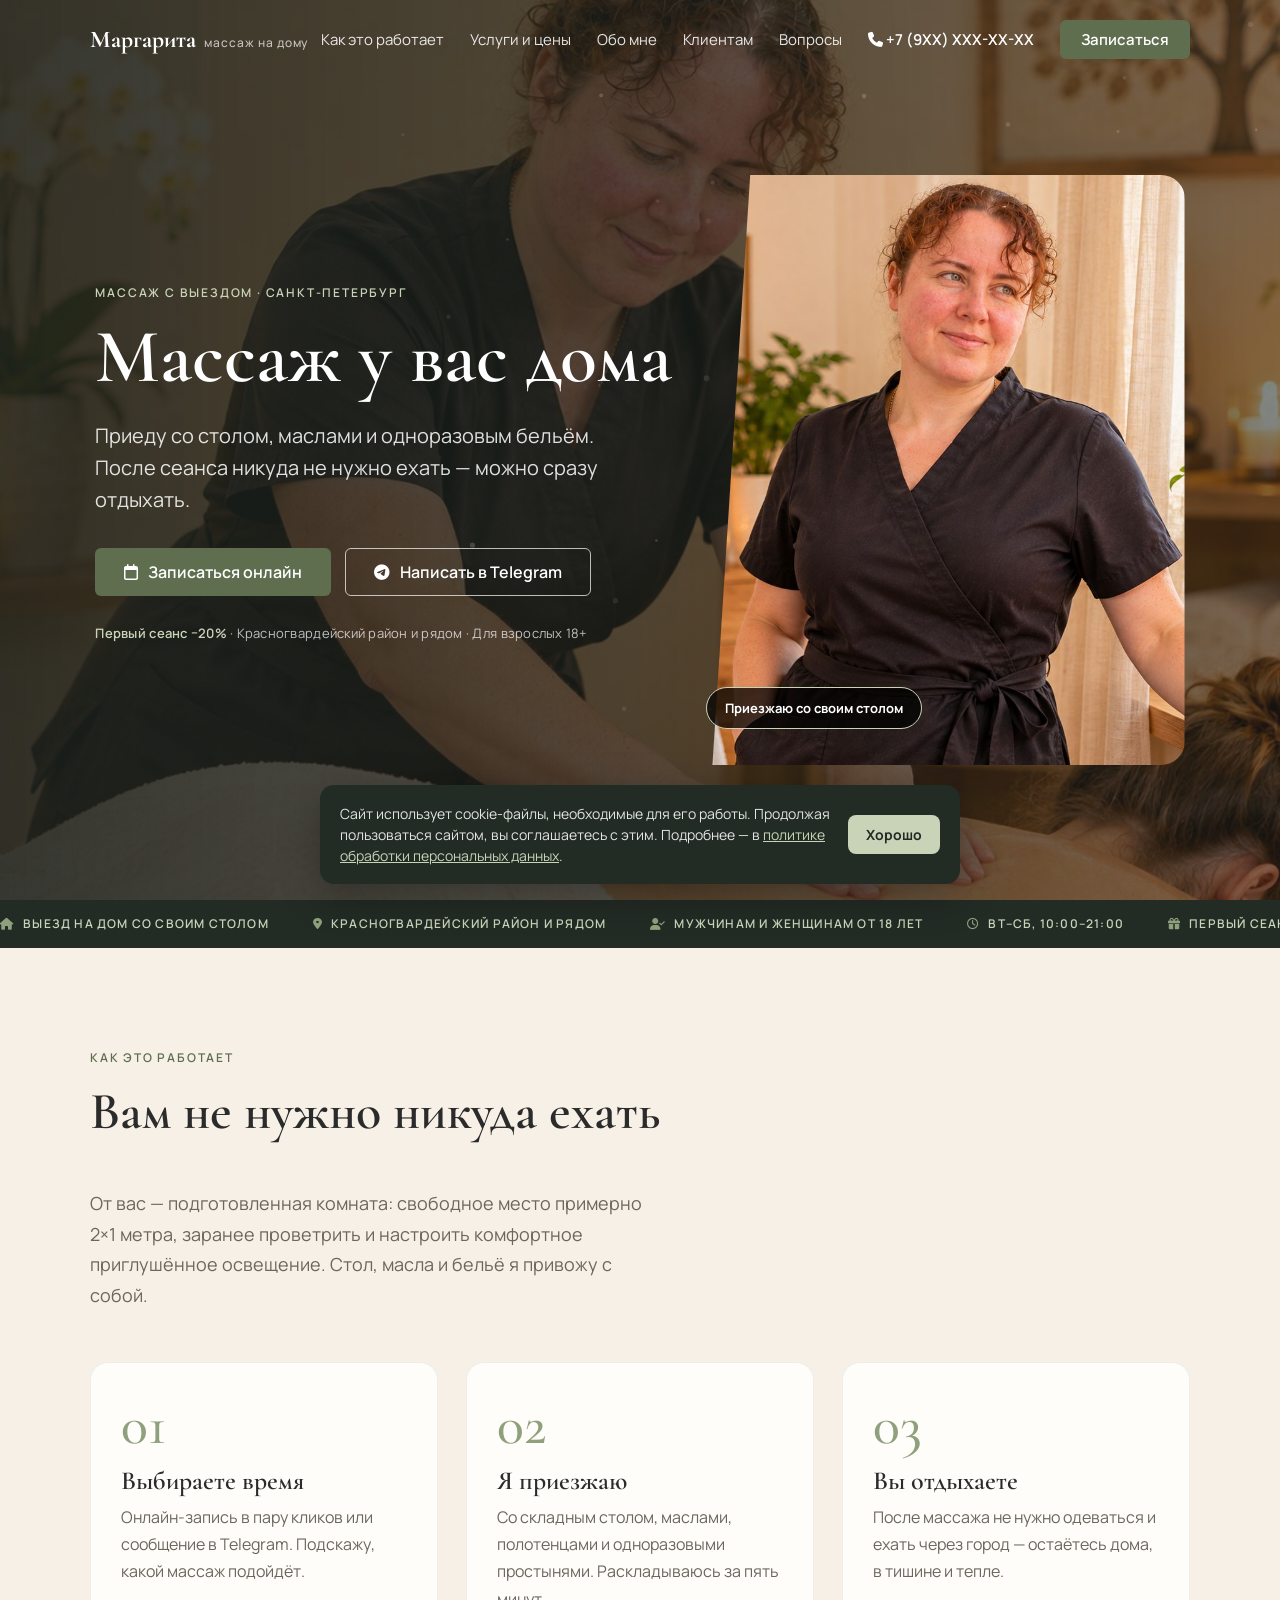
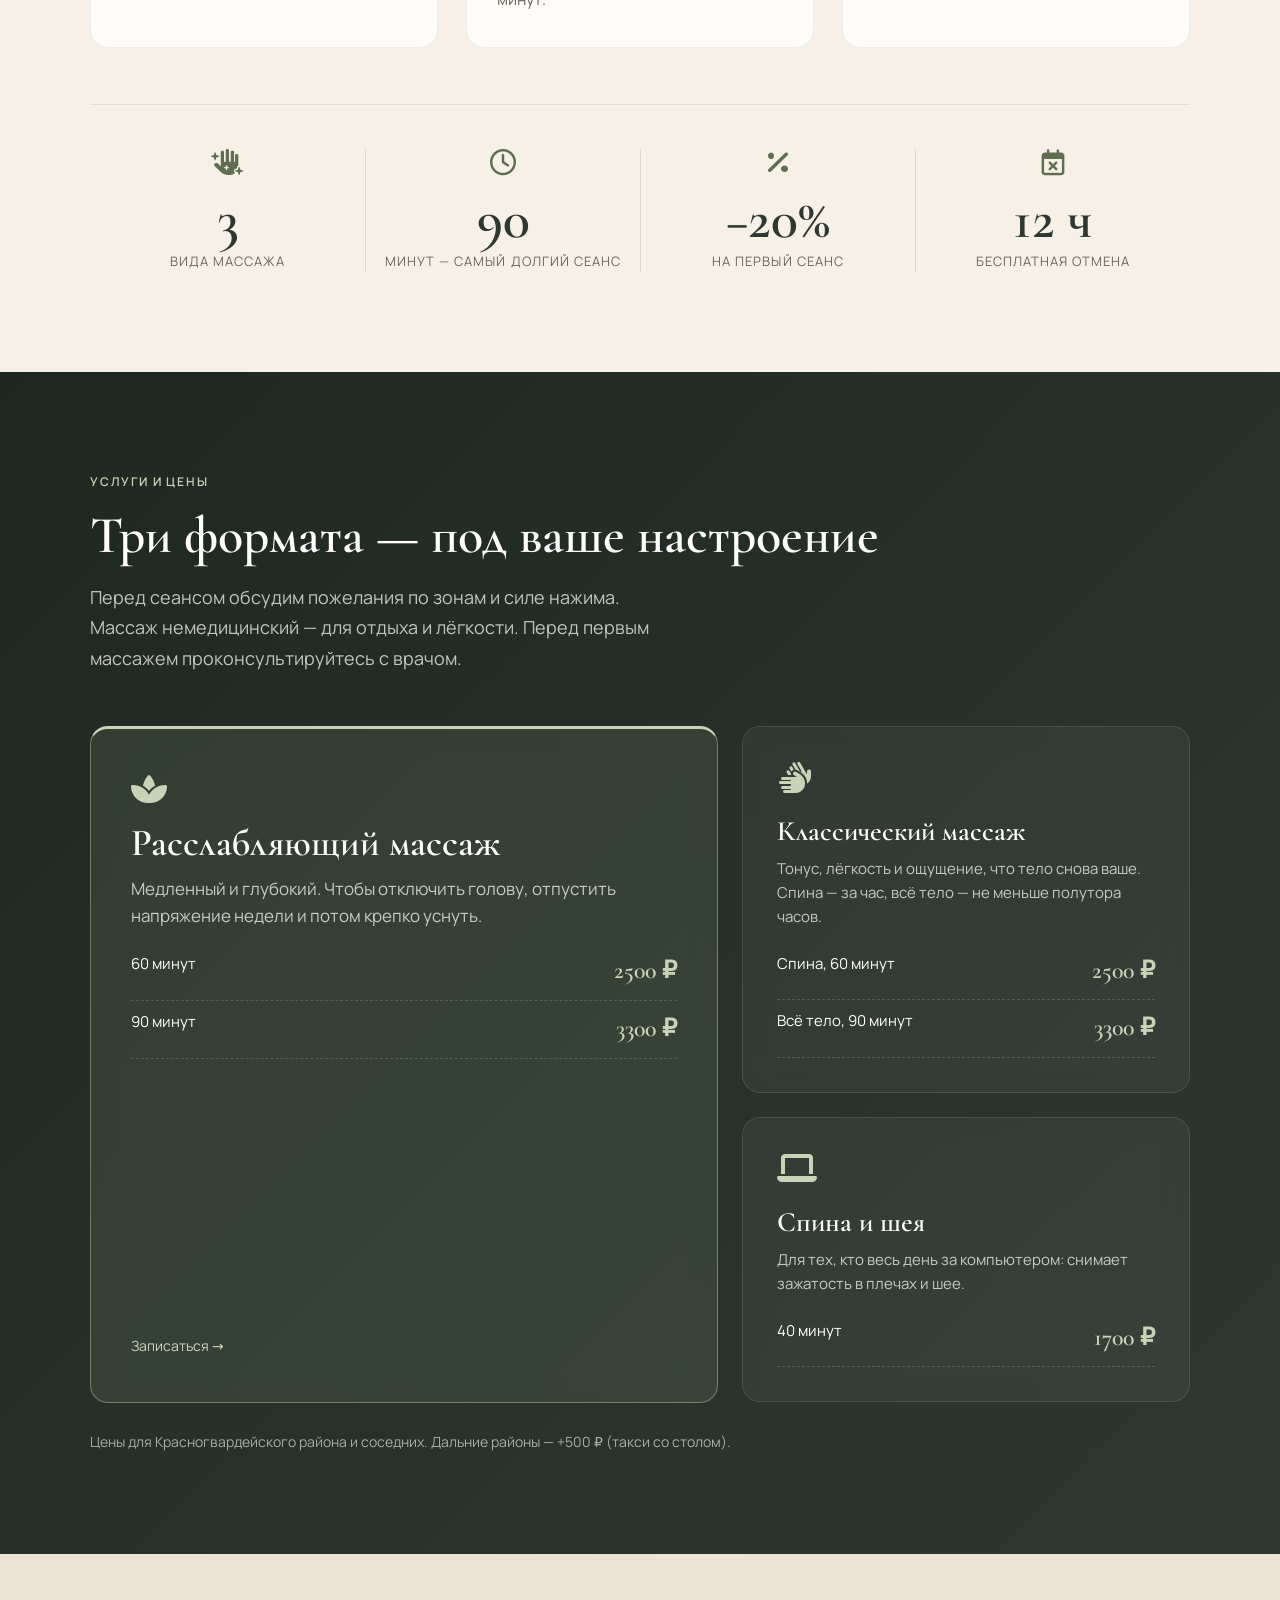
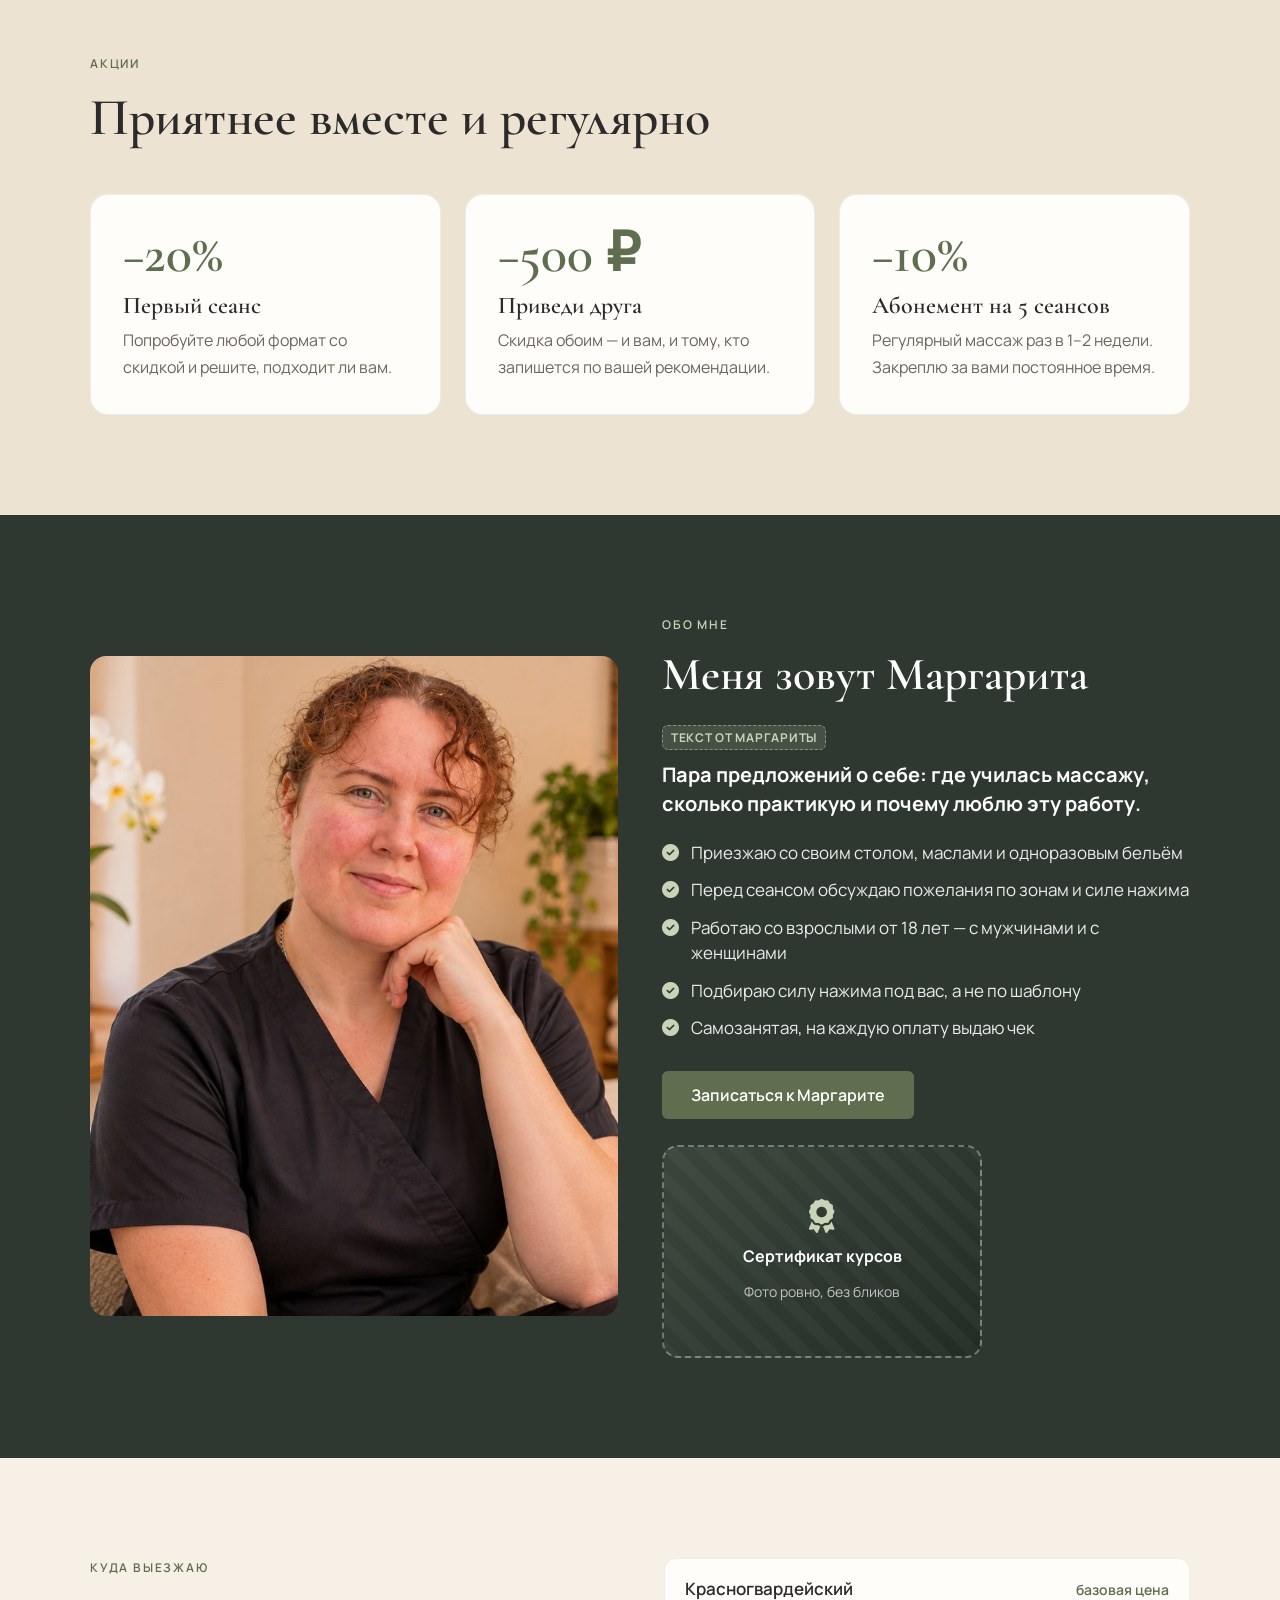
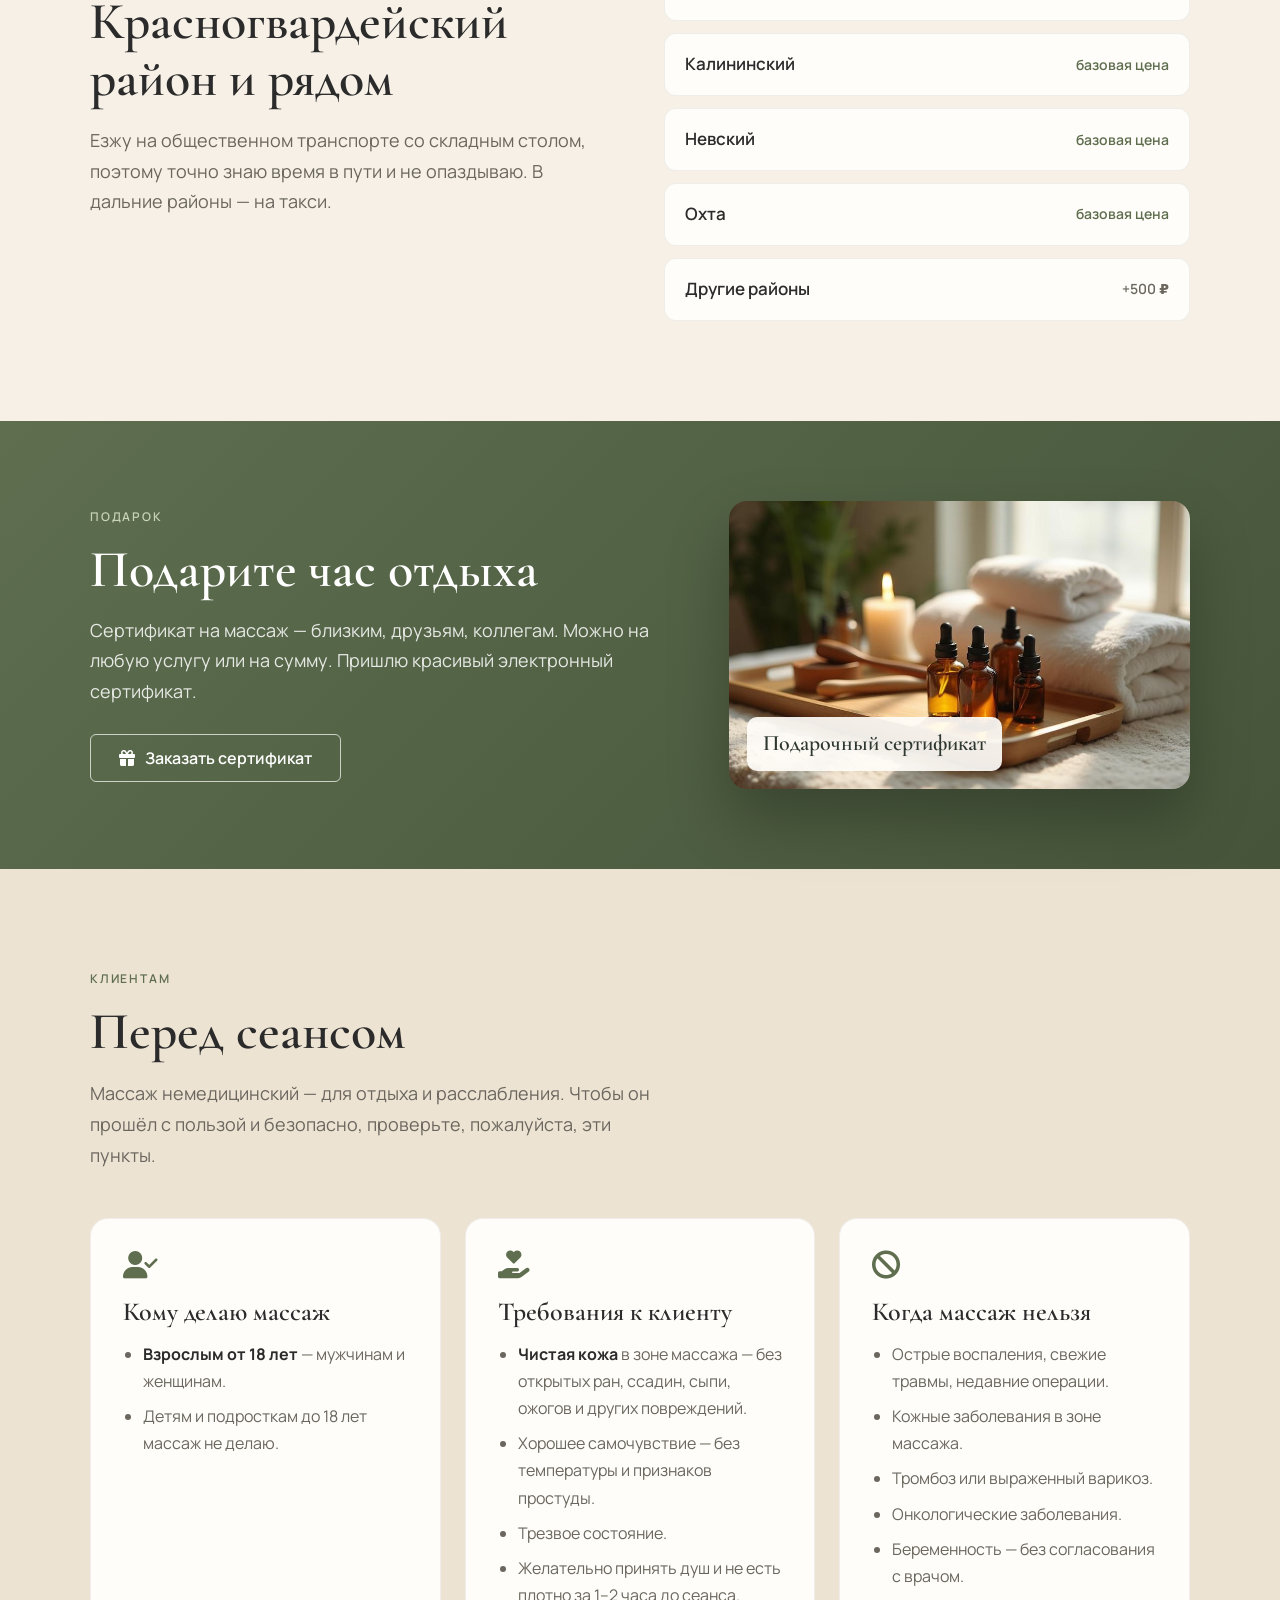
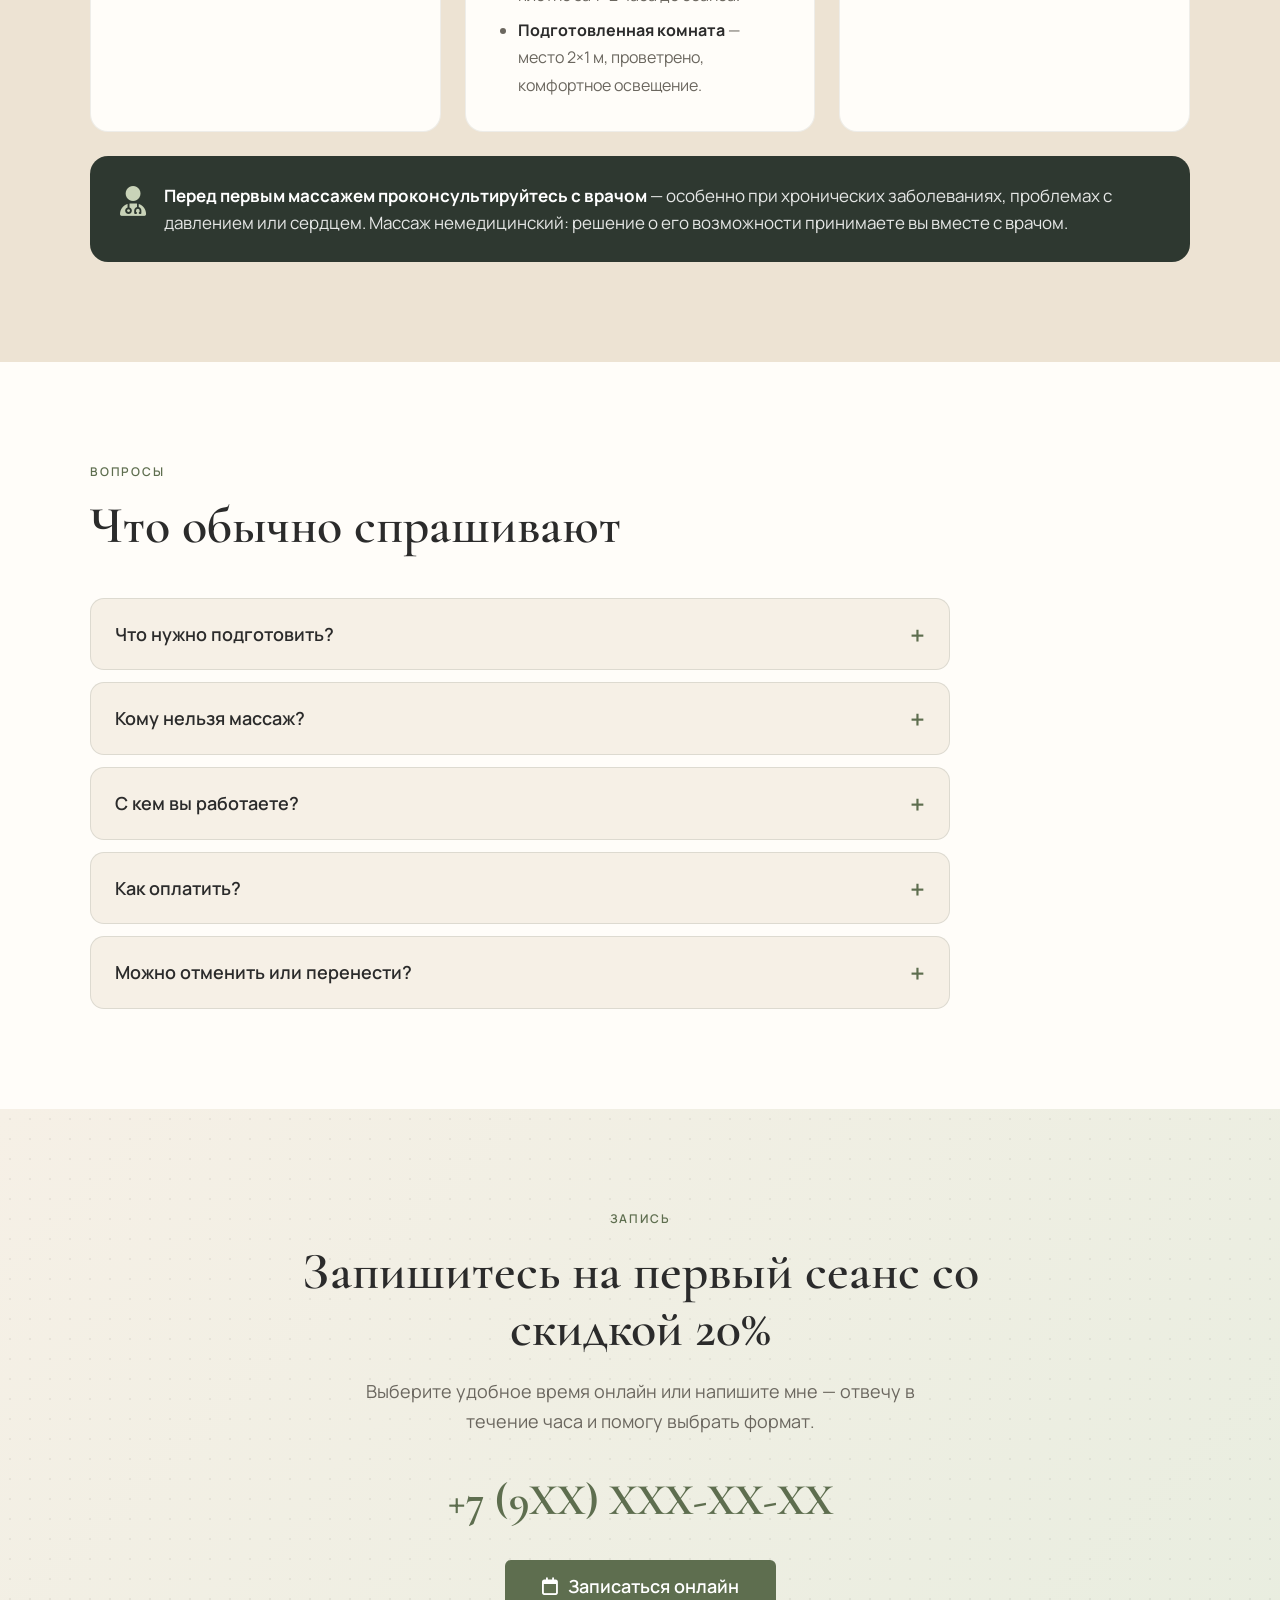
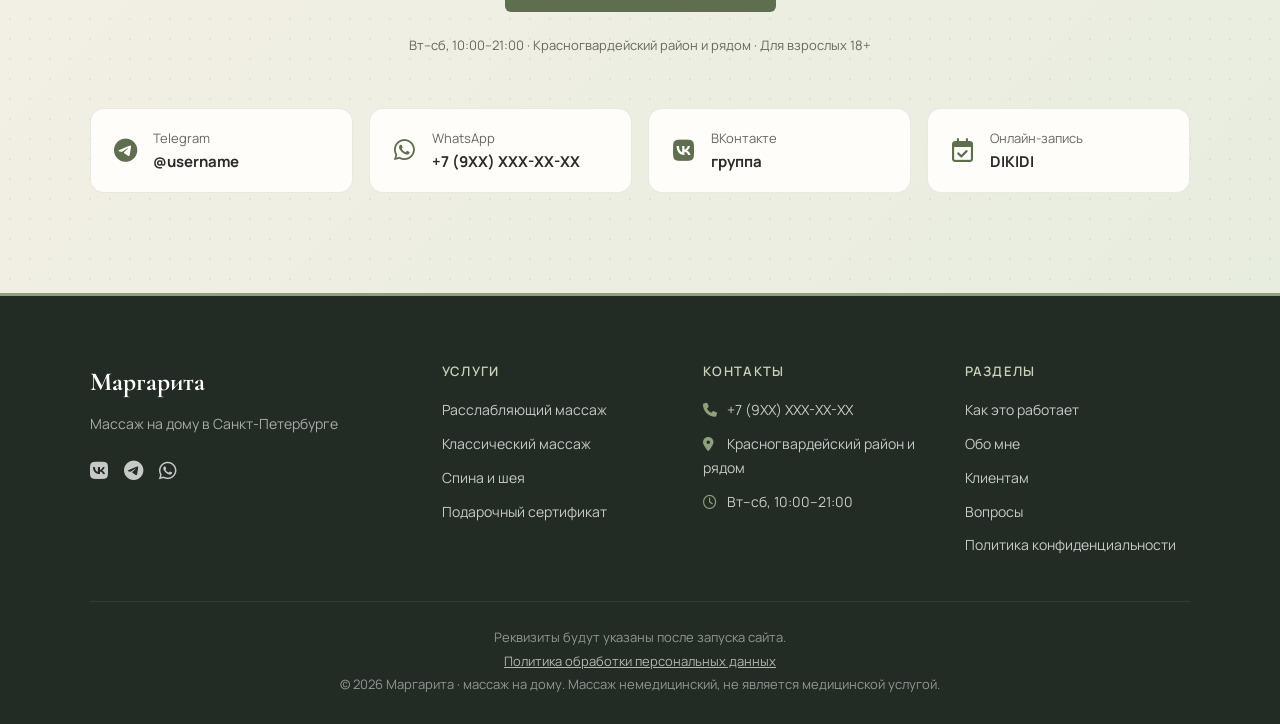
==== index.html @ 59fd8134 "Client feedback: classic body 90 min, room prep, doctor consult, neutral promos Co-Authored-By: Clau" ====
<!DOCTYPE html>
<html lang="ru">
<head>
<meta charset="UTF-8">
<meta name="viewport" content="width=device-width, initial-scale=1">
<!-- демо: убрать noindex при запуске -->
<meta name="robots" content="noindex, nofollow">
<title>Массаж на дому в Санкт-Петербурге — Маргарита, выезд в Красногвардейский район</title>
<meta name="description" content="Классический, расслабляющий массаж и массаж спины и шеи с выездом на дом. Приеду со столом и всем необходимым. Красногвардейский район и рядом, для взрослых от 18 лет. От 1700 ₽, первый сеанс −20%.">
<link rel="icon" href="data:image/svg+xml,%3Csvg xmlns='http://www.w3.org/2000/svg' viewBox='0 0 64 64'%3E%3Crect width='64' height='64' rx='14' fill='%232E3830'/%3E%3Ctext x='32' y='44' font-size='34' text-anchor='middle' fill='%23C9D3B8' font-family='serif'%3EМ%3C/text%3E%3C/svg%3E">
<link rel="stylesheet" href="assets/css/fonts.css">
<link rel="stylesheet" href="assets/css/fontawesome.css">
<link rel="stylesheet" href="assets/css/aos.css">
<script type="application/ld+json">
{
  "@context": "https://schema.org",
  "@type": "HealthAndBeautyBusiness",
  "name": "Маргарита · массаж на дому",
  "description": "Немедицинский массаж с выездом на дом: классический, расслабляющий, спина и шея. Для взрослых от 18 лет.",
  "areaServed": [
    {"@type": "AdministrativeArea", "name": "Красногвардейский район, Санкт-Петербург"},
    {"@type": "AdministrativeArea", "name": "Калининский район, Санкт-Петербург"},
    {"@type": "AdministrativeArea", "name": "Невский район, Санкт-Петербург"}
  ],
  "priceRange": "1700–3800 ₽",
  "openingHours": "Tu-Sa 10:00-21:00"
}
</script>
<style>
:root{
  --dark:#2E3830; --dark-2:#232B25; --accent:#5E6E4F; --accent-light:#C9D3B8; --sage:#8FA07C;
  --cream:#F6F0E6; --sand:#EDE3D3; --white:#FFFDF9; --text:#2B2B2B; --muted:#6B675F;
  --display:'Cormorant Garamond', Georgia, serif; --body:'Manrope', system-ui, sans-serif;
  --wrap:1180px;
}
*,*::before,*::after{box-sizing:border-box}
html{scroll-padding-top:72px}
body{margin:0;font-family:var(--body);font-size:17px;line-height:1.7;color:var(--text);background:var(--cream)}
img{max-width:100%;display:block}
figure,blockquote{margin:0}
a{color:inherit}
h1,h2,h3{font-family:var(--display);font-weight:600;line-height:1.1;margin:0}
.wrap{max-width:var(--wrap);margin:0 auto;padding:0 clamp(20px,4vw,40px)}
.eyebrow{display:block;font-size:12px;font-weight:600;letter-spacing:.15em;text-transform:uppercase;color:var(--accent);margin-bottom:14px}
.on-dark .eyebrow{color:var(--accent-light)}
.h2{font-size:clamp(34px,4.6vw,52px)}
.lead{font-size:18px;color:var(--muted);max-width:560px;margin:18px 0 0}
.on-dark{color:#fff}
.on-dark .lead{color:rgba(255,255,255,.72)}
section{padding:clamp(64px,9vw,100px) 0}
:focus-visible{outline:2px solid var(--sage);outline-offset:3px}

/* buttons */
.btn{position:relative;overflow:hidden;display:inline-flex;align-items:center;gap:10px;justify-content:center;font:600 16px/1 var(--body);padding:15px 28px;border-radius:6px;text-decoration:none;border:1px solid transparent;cursor:pointer;isolation:isolate;transition:color .3s}
.btn::before{content:"";position:absolute;inset:0;z-index:-1;transform:scaleX(0);transform-origin:left;transition:transform .35s ease}
.btn:hover::before{transform:scaleX(1)}
.btn-primary{background:var(--accent);color:#fff}
.btn-primary::before{background:var(--dark-2)}
.btn-ghost{background:transparent;color:#fff;border-color:rgba(255,255,255,.7)}
.btn-ghost::before{background:#fff}
.btn-ghost:hover{color:var(--dark)}
.btn-line{background:transparent;color:var(--dark);border-color:var(--dark)}
.btn-line::before{background:var(--dark)}
.btn-line:hover{color:#fff}

/* header */
#scroll-progress{position:fixed;top:0;left:0;width:0;height:3px;background:linear-gradient(90deg,var(--sage),var(--accent-light));z-index:9999}
header.site{position:fixed;top:0;left:0;right:0;z-index:1000;height:80px;display:flex;align-items:center;transition:height .3s,background .3s,box-shadow .3s}
header.site.scrolled{height:64px;background:rgba(35,43,37,.86);backdrop-filter:blur(12px);-webkit-backdrop-filter:blur(12px);box-shadow:0 2px 24px rgba(0,0,0,.18)}
header.site .wrap{display:flex;align-items:center;justify-content:space-between;width:100%}
.brand{font-family:var(--display);font-size:24px;font-weight:700;color:#fff;text-decoration:none;white-space:nowrap}
.brand small{font-family:var(--body);font-size:12px;font-weight:500;letter-spacing:.08em;opacity:.7;margin-left:8px}
nav.main{display:flex;align-items:center;gap:26px}
nav.main a.link{position:relative;color:rgba(255,255,255,.88);text-decoration:none;font-size:15px}
nav.main a.link::after{content:"";position:absolute;left:0;bottom:-4px;height:1px;width:100%;background:var(--accent-light);transform:scaleX(0);transform-origin:right;transition:transform .3s}
nav.main a.link:hover::after{transform:scaleX(1);transform-origin:left}
.phone-link{color:#fff;text-decoration:none;font-weight:600;font-size:15px;animation:phonePulse 6s ease-in-out infinite}
@keyframes phonePulse{0%,85%,100%{opacity:1;transform:scale(1)}92%{opacity:.7;transform:scale(1.02)}}
nav.main .btn{padding:11px 20px;font-size:15px}
.menu-toggle{display:none;width:44px;height:44px;background:none;border:0;cursor:pointer;position:relative;z-index:1100}
.menu-toggle span{position:absolute;left:10px;right:10px;height:2px;background:#fff;transition:transform .3s,opacity .3s}
.menu-toggle span:nth-child(1){top:14px}.menu-toggle span:nth-child(2){top:21px}.menu-toggle span:nth-child(3){top:28px}
.menu-open .menu-toggle span:nth-child(1){transform:translateY(7px) rotate(45deg)}
.menu-open .menu-toggle span:nth-child(2){opacity:0}
.menu-open .menu-toggle span:nth-child(3){transform:translateY(-7px) rotate(-45deg)}
.mobile-menu{position:fixed;inset:0;z-index:1050;background:var(--dark-2);display:flex;flex-direction:column;align-items:center;justify-content:center;gap:22px;opacity:0;visibility:hidden;transition:opacity .35s,visibility .35s}
.mobile-menu a{font-family:var(--display);font-size:32px;color:#fff;text-decoration:none}
.menu-open .mobile-menu{opacity:1;visibility:visible}

/* hero */
.hero{position:relative;min-height:100vh;display:flex;align-items:center;overflow:hidden;background:linear-gradient(135deg,var(--dark-2),var(--accent));color:#fff;padding:110px 0 70px}
.hero::before{content:"";position:absolute;inset:-10%;background-image:url('assets/img/process.jpg'),linear-gradient(135deg,var(--dark-2),var(--accent));background-size:cover;background-position:center;animation:kenburns 25s ease-in-out infinite alternate;will-change:transform}
.hero::after{content:"";position:absolute;inset:0;background:linear-gradient(90deg,rgba(28,34,29,.88) 0%,rgba(28,34,29,.72) 55%,rgba(28,34,29,.55) 100%)}
@keyframes kenburns{from{transform:scale(1) translate(0,0)}to{transform:scale(1.08) translate(-1.5%,-1%)}}
#particles{position:absolute;inset:0;z-index:1;pointer-events:none}
.hero-inner{position:relative;z-index:2;display:grid;grid-template-columns:55fr 45fr;gap:40px;align-items:center}
.hero .eyebrow{color:var(--accent-light)}
.hero h1{font-size:clamp(46px,6.4vw,76px);font-weight:600;line-height:1.05}
.hero h1 .word{display:inline-block}
.hero .sub{font-size:20px;line-height:1.6;color:rgba(255,255,255,.86);max-width:520px;margin:22px 0 32px}
.hero-actions{display:flex;gap:14px;flex-wrap:wrap}
.proof{margin-top:26px;font-size:13px;color:rgba(255,255,255,.72);letter-spacing:.02em}
.proof b{color:var(--accent-light);font-weight:600}
.hero-panel{position:relative;animation:floaty 8s ease-in-out infinite}
.hero-panel .img{aspect-ratio:4/5;border-radius:0 24px 24px 0;clip-path:polygon(8% 0,100% 0,100% 100%,0 100%);background-image:url('assets/img/margarita-panel.jpg'),linear-gradient(135deg,var(--dark-2),var(--accent));background-size:cover;background-position:center}
.badge{position:absolute;left:-6px;bottom:36px;font-size:13px;font-weight:700;color:#fff;background:rgba(0,0,0,.72);border:1px solid var(--accent-light);border-radius:100px;padding:9px 18px;animation:badgePulse 3s ease-in-out infinite}
@keyframes floaty{0%,100%{transform:translate(0,0)}50%{transform:translate(3px,-10px)}}
@keyframes badgePulse{0%,100%{box-shadow:0 0 0 0 rgba(201,211,184,.0)}50%{box-shadow:0 0 0 6px rgba(201,211,184,.18)}}

/* strip */
.strip{background:var(--dark-2);color:var(--accent-light);padding:14px 0;overflow:hidden}
.strip-track{display:flex;width:max-content;animation:marquee 28s linear infinite}
.strip-group{display:flex;gap:44px;padding-right:44px;font-size:12px;font-weight:600;letter-spacing:.1em;text-transform:uppercase;white-space:nowrap}
.strip-group i{margin-right:8px;color:var(--sage)}
@keyframes marquee{to{transform:translateX(-50%)}}

/* how */
.how{background:var(--cream)}
.how-head{display:flex;justify-content:space-between;align-items:flex-end;gap:30px;flex-wrap:wrap}
.steps{display:grid;grid-template-columns:repeat(3,1fr);gap:28px;margin-top:52px;counter-reset:step}
.step{background:var(--white);border:1px solid rgba(46,56,48,.08);border-radius:18px;padding:34px 30px}
.step .num{font-family:var(--display);font-size:56px;line-height:1;color:var(--sage)}
.step h3{font-size:26px;margin:14px 0 8px}
.step p{margin:0;color:var(--muted);font-size:16px}
.metrics{display:grid;grid-template-columns:repeat(4,1fr);margin-top:56px;border-top:1px solid rgba(0,0,0,.08);padding-top:44px}
.metric{text-align:center;padding:0 12px}
.metric+.metric{border-left:1px solid rgba(0,0,0,.1)}
.metric i{font-size:26px;color:var(--accent)}
.metric .val{font-family:var(--display);font-size:56px;font-weight:600;color:var(--dark);line-height:1.1;margin-top:8px}
.metric .lbl{font-size:13px;letter-spacing:.08em;text-transform:uppercase;color:var(--muted)}

/* services */
.services{background:linear-gradient(135deg,#1F2721,var(--dark))}
.svc-grid{display:grid;grid-template-columns:1.4fr 1fr;gap:24px;margin-top:52px}
.service-card{position:relative;overflow:hidden;background:rgba(255,255,255,.05);backdrop-filter:blur(12px);-webkit-backdrop-filter:blur(12px);border:1px solid rgba(255,255,255,.1);border-radius:18px;padding:34px;color:#fff;transition:transform .35s,box-shadow .35s}
.service-card:hover{transform:translateY(-8px);box-shadow:0 24px 50px rgba(0,0,0,.25)}
.service-card::after{content:"";position:absolute;left:0;bottom:0;height:3px;width:0;background:var(--accent-light);transition:width .35s}
.service-card:hover::after{width:100%}
.service-card.featured{grid-row:span 2;background:rgba(143,160,124,.16);border-color:rgba(201,211,184,.42);border-top:3px solid var(--accent-light);padding:44px 40px;display:flex;flex-direction:column}
.service-card i.ic{font-size:32px;color:var(--accent-light)}
.service-card h3{font-size:28px;margin:18px 0 10px}
.service-card.featured h3{font-size:38px}
.service-card p{margin:0;font-size:15px;color:rgba(255,255,255,.72);line-height:1.6}
.service-card.featured p{font-size:17px}
.price-list{list-style:none;padding:0;margin:22px 0 0;display:grid;gap:8px}
.price-list li{display:flex;justify-content:space-between;gap:16px;border-bottom:1px dashed rgba(255,255,255,.16);padding-bottom:8px;font-size:15px}
.price-list b{font-family:var(--display);font-size:24px;font-weight:600;color:var(--accent-light)}
.service-card .more{display:inline-block;margin-top:auto;padding-top:26px;font-size:14px;color:var(--accent-light);text-decoration:none}
.svc-note{margin:28px 0 0;font-size:14px;color:rgba(255,255,255,.6)}

/* offers */
.offers{background:var(--sand)}
.offer-grid{display:grid;grid-template-columns:repeat(3,1fr);gap:24px;margin-top:48px}
.offer{background:var(--white);border-radius:18px;padding:32px;border:1px solid rgba(46,56,48,.08)}
.offer .big{font-family:var(--display);font-size:54px;font-weight:600;color:var(--accent);line-height:1}
.offer h3{font-size:24px;margin:12px 0 8px}
.offer p{margin:0;color:var(--muted);font-size:16px}

/* about */
.about{background:var(--dark);overflow:hidden}
.about-grid{display:grid;grid-template-columns:48fr 48fr;gap:4%;align-items:center}
.ph{position:relative;border:2px dashed rgba(201,211,184,.45);border-radius:16px;background:repeating-linear-gradient(45deg,rgba(255,255,255,.03) 0 12px,transparent 12px 24px),linear-gradient(135deg,#3A463C,var(--dark-2));display:flex;flex-direction:column;align-items:center;justify-content:center;gap:10px;color:rgba(255,255,255,.7);text-align:center;padding:24px;font-size:14px}
.ph i{font-size:34px;color:var(--accent-light)}
.ph b{color:#fff;font-size:16px}
.about-photo{aspect-ratio:4/5;width:100%;object-fit:cover;border-radius:16px;background:linear-gradient(135deg,#3A463C,var(--dark-2))}
.about .h2{font-size:clamp(30px,4vw,46px)}
.about .statement{font-size:20px;font-weight:700;margin:20px 0 22px;line-height:1.45}
.todo{display:inline-block;font-size:12px;font-weight:700;letter-spacing:.06em;text-transform:uppercase;background:rgba(201,211,184,.16);color:var(--accent-light);border:1px dashed rgba(201,211,184,.5);border-radius:6px;padding:3px 8px;margin-bottom:10px}
.checks{list-style:none;padding:0;margin:0 0 30px;display:grid;gap:12px}
.checks li{display:flex;gap:12px;font-size:17px;line-height:1.5;color:rgba(255,255,255,.9)}
.checks i{color:var(--accent-light);margin-top:4px}
.cert{margin-top:26px;max-width:320px;aspect-ratio:3/2}

/* zones */
.zones{background:var(--cream)}
.zone-grid{display:grid;grid-template-columns:1fr 1fr;gap:48px;align-items:start}
.zone-list{list-style:none;padding:0;margin:0;display:grid;gap:12px}
.zone-list li{display:flex;justify-content:space-between;align-items:center;gap:14px;background:var(--white);border:1px solid rgba(46,56,48,.08);border-radius:12px;padding:16px 20px}
.zone-list li span{font-weight:600}
.zone-list li em{font-style:normal;font-size:14px;color:var(--accent);font-weight:600}
.zone-list li.zone-far em{color:var(--muted)}

/* gift */
.gift{background:linear-gradient(135deg,var(--accent),#46553A);color:#fff;padding:clamp(56px,7vw,80px) 0}
.gift-inner{display:grid;grid-template-columns:1.3fr 1fr;gap:40px;align-items:center}
.gift .h2{color:#fff}
.gift p{color:rgba(255,255,255,.85);font-size:18px;margin:16px 0 0;max-width:560px}
.gift-card{aspect-ratio:16/10;border-radius:18px;background-image:url('assets/img/oils.jpg'),linear-gradient(135deg,var(--dark-2),var(--accent));background-size:cover;background-position:center;position:relative;box-shadow:0 30px 60px rgba(0,0,0,.25)}
.gift-card::after{content:"Подарочный сертификат";position:absolute;left:18px;bottom:18px;background:rgba(255,253,249,.92);color:var(--dark);font-family:var(--display);font-size:22px;font-weight:600;padding:8px 16px;border-radius:10px}

/* clients */
.clients{background:var(--sand)}
.cl-grid{display:grid;grid-template-columns:repeat(3,1fr);gap:24px;margin-top:48px}
.cl-card{background:var(--white);border:1px solid rgba(46,56,48,.08);border-radius:18px;padding:32px}
.cl-card i.ic{font-size:28px;color:var(--accent)}
.cl-card h3{font-size:26px;margin:14px 0 14px}
.cl-card ul{margin:0;padding-left:20px;color:var(--muted);font-size:16px;display:grid;gap:8px}
.cl-card ul b{color:var(--text)}
.doctor{display:flex;gap:18px;align-items:flex-start;margin-top:24px;background:var(--dark);color:#fff;border-radius:18px;padding:26px 30px}
.doctor i{font-size:30px;color:var(--accent-light);margin-top:4px}
.doctor p{margin:0;font-size:17px;line-height:1.6;color:rgba(255,255,255,.88)}
.doctor b{color:#fff}

/* faq */
.faq{background:var(--white)}
.faq-list{margin-top:44px;display:grid;gap:12px;max-width:860px}
.faq details{border:1px solid rgba(46,56,48,.12);border-radius:14px;background:var(--cream);padding:0 24px}
.faq summary{cursor:pointer;list-style:none;font-weight:600;font-size:18px;padding:20px 30px 20px 0;position:relative}
.faq summary::-webkit-details-marker{display:none}
.faq summary::after{content:"+";position:absolute;right:0;top:14px;font-size:26px;color:var(--accent);transition:transform .3s}
.faq details[open] summary::after{transform:rotate(45deg)}
.faq details p,.faq details ul{margin:0 0 20px;color:var(--muted);font-size:16px}
.faq details ul{padding-left:20px}

/* cta + contacts */
.cta{background:linear-gradient(135deg,var(--cream),#E7EDDF);background-color:var(--cream);text-align:center;position:relative}
.cta::before{content:"";position:absolute;inset:0;background-image:radial-gradient(circle,rgba(0,0,0,.05) 1px,transparent 1px);background-size:20px 20px;pointer-events:none}
.cta .wrap{position:relative}
.cta .h2{max-width:720px;margin:0 auto}
.cta .lead{margin:18px auto 0}
.cta-phone{display:inline-block;font-family:var(--display);font-size:clamp(34px,4.4vw,44px);font-weight:700;color:var(--accent);text-decoration:none;margin:26px 0 22px}
.cta-actions{display:flex;justify-content:center;gap:14px;flex-wrap:wrap}
.cta-actions .btn-primary{font-size:18px;padding:16px 36px}
.cta-note{margin-top:22px;font-size:13px;color:var(--muted)}
.contact-cards{display:grid;grid-template-columns:repeat(4,1fr);gap:16px;margin-top:52px;text-align:left}
.contact-card{display:flex;align-items:center;gap:14px;background:var(--white);border:1px solid rgba(46,56,48,.1);border-radius:14px;padding:18px 20px;text-decoration:none;transition:border-color .3s,transform .3s}
.contact-card:hover{border-color:var(--accent);transform:translateY(-3px)}
.contact-card i{font-size:24px;color:var(--accent);width:28px;text-align:center}
.contact-card span{display:block;font-size:13px;color:var(--muted)}
.contact-card b{display:block;font-size:15px}

/* footer */
footer{background:var(--dark-2);color:#fff;border-top:3px solid var(--sage);padding:64px 0 28px}
.foot-grid{display:grid;grid-template-columns:1.4fr 1fr 1fr 1fr;gap:36px}
.foot-brand{font-family:var(--display);font-size:26px;font-weight:700}
.foot-tag{font-size:14px;color:rgba(255,255,255,.6);margin:8px 0 18px}
.socials{display:flex;gap:16px}
.socials a{font-size:20px;color:rgba(255,255,255,.75);transition:color .3s}
.socials a:hover{color:var(--accent-light)}
footer h4{font-size:13px;letter-spacing:.1em;text-transform:uppercase;color:var(--accent-light);margin:0 0 16px;font-weight:600}
footer ul{list-style:none;padding:0;margin:0;display:grid;gap:10px}
footer ul a,footer ul li{font-size:14px;color:rgba(255,255,255,.75);text-decoration:none}
footer ul a:hover{color:#fff}
footer ul i{width:18px;color:var(--sage);margin-right:6px}
.foot-legal{margin-top:44px;padding-top:24px;border-top:1px solid rgba(255,255,255,.08);text-align:center;font-size:13px;color:rgba(255,255,255,.5);line-height:1.8}
.foot-legal a{color:rgba(255,255,255,.65)}

/* fixed call + cookie */
.fab{position:fixed;right:20px;bottom:20px;z-index:9999;width:58px;height:58px;border-radius:50%;background:var(--accent);color:#fff;display:flex;align-items:center;justify-content:center;font-size:22px;text-decoration:none;animation:fabPulse 2.5s infinite}
@keyframes fabPulse{0%{box-shadow:0 0 0 0 rgba(94,110,79,.5)}70%{box-shadow:0 0 0 12px rgba(94,110,79,0)}100%{box-shadow:0 0 0 0 rgba(94,110,79,0)}}
.fab::before{content:"Позвонить";position:absolute;bottom:72px;right:50%;transform:translateX(50%);background:var(--dark-2);color:#fff;font-size:13px;font-family:var(--body);padding:6px 10px;border-radius:6px;white-space:nowrap;opacity:0;pointer-events:none;transition:opacity .25s}
.fab::after{content:"";position:absolute;bottom:62px;left:50%;transform:translateX(-50%);border:5px solid transparent;border-top-color:var(--dark-2);opacity:0;transition:opacity .25s}
@media (hover:hover){.fab:hover::before,.fab:hover::after{opacity:1}}
.fab.hidden{display:none}
.cookie{position:fixed;left:16px;right:16px;bottom:16px;z-index:10000;max-width:640px;margin:0 auto;background:var(--dark-2);color:rgba(255,255,255,.88);border-radius:14px;padding:18px 20px;display:flex;gap:16px;align-items:center;font-size:14px;line-height:1.5;box-shadow:0 10px 40px rgba(0,0,0,.3)}
.cookie a{color:var(--accent-light)}
.cookie button{flex:none;background:var(--accent-light);color:var(--dark-2);border:0;border-radius:8px;padding:10px 18px;font:700 14px var(--body);cursor:pointer}
.cookie[hidden]{display:none}

/* responsive */
@media (max-width:1024px){
  nav.main .link{display:none}
  .contact-cards{grid-template-columns:1fr 1fr}
  .foot-grid{grid-template-columns:1fr 1fr}
}
@media (max-width:768px){
  nav.main{display:none}
  .menu-toggle{display:block}
  .brand small{display:none}
  .hero{min-height:auto;padding:120px 0 64px;text-align:center}
  .hero-inner{grid-template-columns:1fr}
  .hero-panel{display:none}
  .hero .sub{margin-left:auto;margin-right:auto;font-size:18px}
  .hero-actions{flex-direction:column}
  .steps,.offer-grid,.cl-grid{grid-template-columns:1fr}
  .metrics{grid-template-columns:1fr 1fr;row-gap:30px}
  .metric:nth-child(3){border-left:0}
  .svc-grid{grid-template-columns:1fr}
  .service-card.featured{grid-row:auto}
  .about-grid,.zone-grid,.gift-inner{grid-template-columns:1fr;gap:36px}
  .contact-cards{grid-template-columns:1fr}
  .cookie{flex-direction:column;align-items:stretch}
}
@media (prefers-reduced-motion:reduce){
  .hero::before,.hero-panel,.strip-track,.phone-link,.badge,.fab{animation:none!important}
}
</style>
</head>
<body>
<div id="scroll-progress"></div>

<header class="site" id="top">
  <div class="wrap">
    <a class="brand" href="#top">Маргарита<small>массаж на дому</small></a>
    <nav class="main" aria-label="Основное меню">
      <a class="link" href="#how">Как это работает</a>
      <a class="link" href="#services">Услуги и цены</a>
      <a class="link" href="#about">Обо мне</a>
      <a class="link" href="#clients">Клиентам</a>
      <a class="link" href="#faq">Вопросы</a>
      <!-- TODO: реальный телефон -->
      <a class="phone-link" href="#contacts"><i class="fa-solid fa-phone"></i> +7 (9XX) XXX-XX-XX</a>
      <!-- TODO: ссылка DIKIDI -->
      <a class="btn btn-primary" href="#contacts">Записаться</a>
    </nav>
    <button class="menu-toggle" aria-label="Открыть меню" aria-expanded="false" aria-controls="mobile-menu"><span></span><span></span><span></span></button>
  </div>
</header>
<div class="mobile-menu" id="mobile-menu">
  <a href="#how">Как это работает</a>
  <a href="#services">Услуги и цены</a>
  <a href="#about">Обо мне</a>
  <a href="#clients">Клиентам</a>
  <a href="#faq">Вопросы</a>
  <a href="#contacts">Записаться</a>
</div>

<main>
<section class="hero" aria-label="Главный экран">
  <div id="particles" aria-hidden="true"></div>
  <div class="wrap hero-inner">
    <div>
      <span class="eyebrow">Массаж с выездом · Санкт-Петербург</span>
      <h1 data-splitting>Массаж у вас дома</h1>
      <p class="sub">Приеду со столом, маслами и одноразовым бельём. После сеанса никуда не нужно ехать — можно сразу отдыхать.</p>
      <div class="hero-actions">
        <a class="btn btn-primary" href="#contacts"><i class="fa-regular fa-calendar"></i> Записаться онлайн</a>
        <!-- TODO: ссылка на Telegram -->
        <a class="btn btn-ghost" href="#contacts"><i class="fa-brands fa-telegram"></i> Написать в Telegram</a>
      </div>
      <p class="proof"><b>Первый сеанс −20%</b> · Красногвардейский район и рядом · Для взрослых 18+</p>
    </div>
    <div class="hero-panel" aria-hidden="true">
      <div class="img"></div>
      <span class="badge">Приезжаю со своим столом</span>
    </div>
  </div>
</section>

<div class="strip" aria-label="Коротко о формате">
  <div class="strip-track">
    <div class="strip-group">
      <span><i class="fa-solid fa-house"></i>Выезд на дом со своим столом</span>
      <span><i class="fa-solid fa-location-dot"></i>Красногвардейский район и рядом</span>
      <span><i class="fa-solid fa-user-check"></i>Мужчинам и женщинам от 18 лет</span>
      <span><i class="fa-regular fa-clock"></i>Вт–сб, 10:00–21:00</span>
      <span><i class="fa-solid fa-gift"></i>Первый сеанс −20%</span>
      <span><i class="fa-solid fa-receipt"></i>Самозанятая, выдаю чек</span>
    </div>
    <div class="strip-group" aria-hidden="true">
      <span><i class="fa-solid fa-house"></i>Выезд на дом со своим столом</span>
      <span><i class="fa-solid fa-location-dot"></i>Красногвардейский район и рядом</span>
      <span><i class="fa-solid fa-user-check"></i>Мужчинам и женщинам от 18 лет</span>
      <span><i class="fa-regular fa-clock"></i>Вт–сб, 10:00–21:00</span>
      <span><i class="fa-solid fa-gift"></i>Первый сеанс −20%</span>
      <span><i class="fa-solid fa-receipt"></i>Самозанятая, выдаю чек</span>
    </div>
  </div>
</div>

<section class="how" id="how">
  <div class="wrap">
    <div class="how-head">
      <div>
        <span class="eyebrow">Как это работает</span>
        <h2 class="h2">Вам не нужно никуда ехать</h2>
      </div>
      <p class="lead">От вас — подготовленная комната: свободное место примерно 2×1 метра, заранее проветрить и настроить комфортное приглушённое освещение. Стол, масла и бельё я привожу с собой.</p>
    </div>
    <div class="steps">
      <article class="step" data-aos="fade-up">
        <div class="num">01</div>
        <h3>Выбираете время</h3>
        <p>Онлайн-запись в пару кликов или сообщение в Telegram. Подскажу, какой массаж подойдёт.</p>
      </article>
      <article class="step" data-aos="fade-up" data-aos-delay="90">
        <div class="num">02</div>
        <h3>Я приезжаю</h3>
        <p>Со складным столом, маслами, полотенцами и одноразовыми простынями. Раскладываюсь за пять минут.</p>
      </article>
      <article class="step" data-aos="fade-up" data-aos-delay="180">
        <div class="num">03</div>
        <h3>Вы отдыхаете</h3>
        <p>После массажа не нужно одеваться и ехать через город — остаётесь дома, в тишине и тепле.</p>
      </article>
    </div>
    <div class="metrics" id="metrics">
      <div class="metric"><i class="fa-solid fa-hand-sparkles"></i><div class="val"><span class="count" data-to="3">3</span></div><div class="lbl">вида массажа</div></div>
      <div class="metric"><i class="fa-regular fa-clock"></i><div class="val"><span class="count" data-to="90">90</span></div><div class="lbl">минут — самый долгий сеанс</div></div>
      <div class="metric"><i class="fa-solid fa-percent"></i><div class="val">−<span class="count" data-to="20">20</span>%</div><div class="lbl">на первый сеанс</div></div>
      <div class="metric"><i class="fa-regular fa-calendar-xmark"></i><div class="val"><span class="count" data-to="12">12</span> ч</div><div class="lbl">бесплатная отмена</div></div>
    </div>
  </div>
</section>

<section class="services on-dark" id="services">
  <div class="wrap">
    <span class="eyebrow">Услуги и цены</span>
    <h2 class="h2">Три формата — под ваше настроение</h2>
    <p class="lead">Перед сеансом обсудим пожелания по зонам и силе нажима. Массаж немедицинский — для отдыха и лёгкости. Перед первым массажем проконсультируйтесь с врачом.</p>
    <div class="svc-grid">
      <article class="service-card featured" data-tilt data-aos="fade-up">
        <i class="ic fa-solid fa-spa"></i>
        <h3>Расслабляющий массаж</h3>
        <p>Медленный и глубокий. Чтобы отключить голову, отпустить напряжение недели и потом крепко уснуть.</p>
        <ul class="price-list">
          <li>60 минут <b>2500 ₽</b></li>
          <li>90 минут <b>3300 ₽</b></li>
        </ul>
        <a class="more" href="#contacts">Записаться →</a>
      </article>
      <article class="service-card" data-tilt data-aos="fade-up" data-aos-delay="80">
        <i class="ic fa-solid fa-hands"></i>
        <h3>Классический массаж</h3>
        <p>Тонус, лёгкость и ощущение, что тело снова ваше. Спина — за час, всё тело — не меньше полутора часов.</p>
        <ul class="price-list">
          <li>Спина, 60 минут <b>2500 ₽</b></li>
          <li>Всё тело, 90 минут <b>3300 ₽</b></li>
        </ul>
      </article>
      <article class="service-card" data-tilt data-aos="fade-up" data-aos-delay="160">
        <i class="ic fa-solid fa-laptop"></i>
        <h3>Спина и шея</h3>
        <p>Для тех, кто весь день за компьютером: снимает зажатость в плечах и шее.</p>
        <ul class="price-list">
          <li>40 минут <b>1700 ₽</b></li>
        </ul>
      </article>
    </div>
    <p class="svc-note">Цены для Красногвардейского района и соседних. Дальние районы — +500 ₽ (такси со столом).</p>
  </div>
</section>

<section class="offers" id="offers">
  <div class="wrap">
    <span class="eyebrow">Акции</span>
    <h2 class="h2">Приятнее вместе и регулярно</h2>
    <div class="offer-grid">
      <article class="offer" data-aos="fade-up">
        <div class="big">−20%</div>
        <h3>Первый сеанс</h3>
        <p>Попробуйте любой формат со скидкой и решите, подходит ли вам.</p>
      </article>
      <article class="offer" data-aos="fade-up" data-aos-delay="90">
        <div class="big">−500 ₽</div>
        <h3>Приведи друга</h3>
        <p>Скидка обоим — и вам, и тому, кто запишется по вашей рекомендации.</p>
      </article>
      <article class="offer" data-aos="fade-up" data-aos-delay="180">
        <div class="big">−10%</div>
        <h3>Абонемент на 5 сеансов</h3>
        <p>Регулярный массаж раз в 1–2 недели. Закреплю за вами постоянное время.</p>
      </article>
    </div>
  </div>
</section>

<section class="about on-dark" id="about">
  <div class="wrap about-grid">
    <img class="about-photo" src="assets/img/margarita-portrait.jpg" alt="Маргарита, массажист" data-aos="fade-right">
    <div>
      <span class="eyebrow">Обо мне</span>
      <h2 class="h2" data-aos="fade-left">Меня зовут Маргарита</h2>
      <!-- TODO: текст от Маргариты — где училась, сколько практикует, почему любит эту работу -->
      <p class="statement" data-aos="fade-left" data-aos-delay="100"><span class="todo">Текст от Маргариты</span><br>Пара предложений о себе: где училась массажу, сколько практикую и почему люблю эту работу.</p>
      <ul class="checks">
        <li data-aos="fade-left" data-aos-delay="100"><i class="fa-solid fa-circle-check"></i>Приезжаю со своим столом, маслами и одноразовым бельём</li>
        <li data-aos="fade-left" data-aos-delay="200"><i class="fa-solid fa-circle-check"></i>Перед сеансом обсуждаю пожелания по зонам и силе нажима</li>
        <li data-aos="fade-left" data-aos-delay="300"><i class="fa-solid fa-circle-check"></i>Работаю со взрослыми от 18 лет — с мужчинами и с женщинами</li>
        <li data-aos="fade-left" data-aos-delay="400"><i class="fa-solid fa-circle-check"></i>Подбираю силу нажима под вас, а не по шаблону</li>
        <li data-aos="fade-left" data-aos-delay="500"><i class="fa-solid fa-circle-check"></i>Самозанятая, на каждую оплату выдаю чек</li>
      </ul>
      <a class="btn btn-primary" href="#contacts">Записаться к Маргарите</a>
      <!-- TODO: фото сертификата курсов -->
      <div class="ph cert"><i class="fa-solid fa-award"></i><b>Сертификат курсов</b>Фото ровно, без бликов</div>
    </div>
  </div>
</section>

<!-- Отзывы: секция скрыта, пока нет 5+ реальных отзывов. Выдуманные не добавлять. -->

<section class="zones" id="zones">
  <div class="wrap zone-grid">
    <div>
      <span class="eyebrow">Куда выезжаю</span>
      <h2 class="h2">Красногвардейский район и рядом</h2>
      <p class="lead">Езжу на общественном транспорте со складным столом, поэтому точно знаю время в пути и не опаздываю. В дальние районы — на такси.</p>
    </div>
    <ul class="zone-list" data-aos="fade-up">
      <li><span>Красногвардейский</span><em>базовая цена</em></li>
      <li><span>Калининский</span><em>базовая цена</em></li>
      <li><span>Невский</span><em>базовая цена</em></li>
      <li><span>Охта</span><em>базовая цена</em></li>
      <li class="zone-far"><span>Другие районы</span><em>+500 ₽</em></li>
    </ul>
  </div>
</section>

<section class="gift" id="gift" aria-label="Подарочный сертификат">
  <div class="wrap gift-inner">
    <div>
      <span class="eyebrow" style="color:var(--accent-light)">Подарок</span>
      <h2 class="h2">Подарите час отдыха</h2>
      <p>Сертификат на массаж — близким, друзьям, коллегам. Можно на любую услугу или на сумму. Пришлю красивый электронный сертификат.</p>
      <!-- TODO: ссылка на Telegram -->
      <a class="btn btn-ghost" href="#contacts" style="margin-top:28px"><i class="fa-solid fa-gift"></i> Заказать сертификат</a>
    </div>
    <div class="gift-card" role="img" aria-label="Полотенце, масло и свеча — подарочный сертификат на массаж"></div>
  </div>
</section>

<section class="clients" id="clients">
  <div class="wrap">
    <span class="eyebrow">Клиентам</span>
    <h2 class="h2">Перед сеансом</h2>
    <p class="lead">Массаж немедицинский — для отдыха и расслабления. Чтобы он прошёл с пользой и безопасно, проверьте, пожалуйста, эти пункты.</p>
    <div class="cl-grid">
      <article class="cl-card" data-aos="fade-up">
        <i class="ic fa-solid fa-user-check"></i>
        <h3>Кому делаю массаж</h3>
        <ul>
          <li><b>Взрослым от 18 лет</b> — мужчинам и женщинам.</li>
          <li>Детям и подросткам до 18 лет массаж не делаю.</li>
        </ul>
      </article>
      <article class="cl-card" data-aos="fade-up" data-aos-delay="90">
        <i class="ic fa-solid fa-hand-holding-heart"></i>
        <h3>Требования к клиенту</h3>
        <ul>
          <li><b>Чистая кожа</b> в зоне массажа — без открытых ран, ссадин, сыпи, ожогов и других повреждений.</li>
          <li>Хорошее самочувствие — без температуры и признаков простуды.</li>
          <li>Трезвое состояние.</li>
          <li>Желательно принять душ и не есть плотно за 1–2 часа до сеанса.</li>
          <li><b>Подготовленная комната</b> — место 2×1 м, проветрено, комфортное освещение.</li>
        </ul>
      </article>
      <article class="cl-card" data-aos="fade-up" data-aos-delay="180">
        <i class="ic fa-solid fa-ban"></i>
        <h3>Когда массаж нельзя</h3>
        <ul>
          <li>Острые воспаления, свежие травмы, недавние операции.</li>
          <li>Кожные заболевания в зоне массажа.</li>
          <li>Тромбоз или выраженный варикоз.</li>
          <li>Онкологические заболевания.</li>
          <li>Беременность — без согласования с врачом.</li>
        </ul>
      </article>
    </div>
    <div class="doctor" data-aos="fade-up">
      <i class="fa-solid fa-user-doctor"></i>
      <p><b>Перед первым массажем проконсультируйтесь с врачом</b> — особенно при хронических заболеваниях, проблемах с давлением или сердцем. Массаж немедицинский: решение о его возможности принимаете вы вместе с врачом.</p>
    </div>
  </div>
</section>

<section class="faq" id="faq">
  <div class="wrap">
    <span class="eyebrow">Вопросы</span>
    <h2 class="h2">Что обычно спрашивают</h2>
    <div class="faq-list">
      <details><summary>Что нужно подготовить?</summary><p>Комнату: свободное место примерно 2×1 метра, заранее проветрить и настроить комфортное освещение — мягкий свет, без яркой люстры. Стол, масла, полотенца и одноразовые простыни я привезу.</p></details>
      <details><summary>Кому нельзя массаж?</summary><p>Подробный список требований и противопоказаний — в разделе <a href="#clients">«Клиентам»</a>.</p></details>
      <details><summary>С кем вы работаете?</summary><p>Со взрослыми от 18 лет — и с мужчинами, и с женщинами. Детям и подросткам массаж не делаю.</p></details>
      <details><summary>Как оплатить?</summary><p>Наличными или переводом после сеанса. За первый выезд — предоплата 300–500 ₽, она входит в стоимость. Я самозанятая и выдаю чек.</p></details>
      <details><summary>Можно отменить или перенести?</summary><p>Да, бесплатно — если предупредите не позже чем за 12 часов.</p></details>
    </div>
  </div>
</section>

<section class="cta" id="contacts">
  <div class="wrap">
    <span class="eyebrow">Запись</span>
    <h2 class="h2">Запишитесь на первый сеанс со скидкой 20%</h2>
    <p class="lead">Выберите удобное время онлайн или напишите мне — отвечу в течение часа и помогу выбрать формат.</p>
    <!-- TODO: реальный телефон -->
    <a class="cta-phone" href="#contacts">+7 (9XX) XXX-XX-XX</a>
    <div class="cta-actions">
      <!-- TODO: ссылка DIKIDI -->
      <a class="btn btn-primary" href="#contacts"><i class="fa-regular fa-calendar"></i> Записаться онлайн</a>
    </div>
    <p class="cta-note">Вт–сб, 10:00–21:00 · Красногвардейский район и рядом · Для взрослых 18+</p>
    <div class="contact-cards">
      <!-- TODO: реальные ссылки -->
      <a class="contact-card" href="#contacts"><i class="fa-brands fa-telegram"></i><div><span>Telegram</span><b>@username</b></div></a>
      <a class="contact-card" href="#contacts"><i class="fa-brands fa-whatsapp"></i><div><span>WhatsApp</span><b>+7 (9XX) XXX-XX-XX</b></div></a>
      <a class="contact-card" href="#contacts"><i class="fa-brands fa-vk"></i><div><span>ВКонтакте</span><b>группа</b></div></a>
      <a class="contact-card" href="#contacts"><i class="fa-regular fa-calendar-check"></i><div><span>Онлайн-запись</span><b>DIKIDI</b></div></a>
    </div>
  </div>
</section>
</main>

<footer>
  <div class="wrap">
    <div class="foot-grid">
      <div>
        <div class="foot-brand">Маргарита</div>
        <p class="foot-tag">Массаж на дому в Санкт-Петербурге</p>
        <div class="socials">
          <a href="#contacts" aria-label="ВКонтакте"><i class="fa-brands fa-vk"></i></a>
          <a href="#contacts" aria-label="Telegram"><i class="fa-brands fa-telegram"></i></a>
          <a href="#contacts" aria-label="WhatsApp"><i class="fa-brands fa-whatsapp"></i></a>
        </div>
      </div>
      <div>
        <h4>Услуги</h4>
        <ul><li><a href="#services">Расслабляющий массаж</a></li><li><a href="#services">Классический массаж</a></li><li><a href="#services">Спина и шея</a></li><li><a href="#gift">Подарочный сертификат</a></li></ul>
      </div>
      <div>
        <h4>Контакты</h4>
        <ul><li><a href="#contacts"><i class="fa-solid fa-phone"></i>+7 (9XX) XXX-XX-XX</a></li><li><i class="fa-solid fa-location-dot"></i>Красногвардейский район и рядом</li><li><i class="fa-regular fa-clock"></i>Вт–сб, 10:00–21:00</li></ul>
      </div>
      <div>
        <h4>Разделы</h4>
        <ul><li><a href="#how">Как это работает</a></li><li><a href="#about">Обо мне</a></li><li><a href="#clients">Клиентам</a></li><li><a href="#faq">Вопросы</a></li><li><a href="policy.html">Политика конфиденциальности</a></li></ul>
      </div>
    </div>
    <!-- TODO: при запуске — ФИО и ИНН самозанятой -->
    <div class="foot-legal">
      Реквизиты будут указаны после запуска сайта.<br>
      <a href="policy.html">Политика обработки персональных данных</a><br>
      © 2026 Маргарита · массаж на дому. Массаж немедицинский, не является медицинской услугой.
    </div>
  </div>
</footer>

<a class="fab" href="#contacts" aria-label="Позвонить Маргарите"><i class="fa-solid fa-phone"></i></a>

<div class="cookie" role="region" aria-label="Уведомление о cookie" hidden>
  <span>Сайт использует cookie-файлы, необходимые для его работы. Продолжая пользоваться сайтом, вы соглашаетесь с этим. Подробнее — в <a href="policy.html">политике обработки персональных данных</a>.</span>
  <button type="button">Хорошо</button>
</div>

<script src="assets/js/lenis.min.js"></script>
<script src="assets/js/aos.js"></script>
<script src="assets/js/gsap.min.js"></script>
<script src="assets/js/splitting.min.js"></script>
<script src="assets/js/tsparticles.bundle.min.js"></script>
<script src="assets/js/vanilla-tilt.min.js"></script>
<script>
document.addEventListener('DOMContentLoaded', function () {
  var reduced = window.matchMedia('(prefers-reduced-motion: reduce)').matches;
  var header = document.querySelector('header.site');
  var bar = document.getElementById('scroll-progress');

  // 1. Lenis
  var lenis = null;
  if (!reduced && window.Lenis) {
    lenis = new Lenis({ lerp: 0.08 });
    (function raf(t) { lenis.raf(t); requestAnimationFrame(raf); })(0);
  }
  document.querySelectorAll('a[href^="#"]').forEach(function (a) {
    a.addEventListener('click', function (e) {
      var id = a.getAttribute('href');
      var el = id.length > 1 && document.querySelector(id);
      document.body.classList.remove('menu-open');
      if (!el) return;
      e.preventDefault();
      if (lenis) lenis.scrollTo(el, { offset: -64 }); else el.scrollIntoView();
    });
  });

  // 2. AOS
  AOS.init({ duration: 700, once: true, offset: 80, disable: reduced });

  // 3. GSAP hero
  Splitting();
  if (!reduced) {
    gsap.from('.hero .eyebrow', { opacity: 0, y: 10, duration: .6 });
    gsap.from('.hero h1 .word', { y: 40, opacity: 0, duration: .8, stagger: .08, ease: 'power3.out' });
    gsap.from('.hero .sub, .hero-actions', { opacity: 0, y: 16, duration: .7, delay: .3, stagger: .1 });
    gsap.from('.hero-panel .img', { x: 60, opacity: 0, duration: 1, delay: .4, ease: 'power3.out' });
    gsap.from('.badge', { opacity: 0, y: 12, duration: .6, delay: .9 });
  }

  // counters
  var counted = false;
  new IntersectionObserver(function (entries, obs) {
    if (!entries[0].isIntersecting || counted) return;
    counted = true; obs.disconnect();
    document.querySelectorAll('.count').forEach(function (el) {
      var to = +el.dataset.to;
      if (reduced) return;
      var o = { v: 0 };
      gsap.to(o, { v: to, duration: 2, ease: 'expo.out', onUpdate: function () { el.textContent = Math.round(o.v); } });
    });
  }, { threshold: .4 }).observe(document.getElementById('metrics'));

  // 4. particles
  if (!reduced && window.tsParticles) {
    tsParticles.load('particles', {
      fullScreen: { enable: false }, fpsLimit: 40,
      particles: {
        number: { value: 26 }, color: { value: '#ffffff' }, shape: { type: 'circle' },
        opacity: { value: { min: .06, max: .18 }, animation: { enable: true, speed: .4 } },
        size: { value: { min: 1, max: 3 } },
        move: { enable: true, speed: .5, direction: 'top', random: true, outModes: { default: 'out' } }
      },
      detectRetina: true
    });
  }

  // 5. tilt (только мышь)
  if (!reduced && window.matchMedia('(hover: hover)').matches) {
    VanillaTilt.init(document.querySelectorAll('.service-card'), { max: 6, speed: 400, glare: true, 'max-glare': .15, perspective: 800 });
  }

  // header + progress
  function onScroll() {
    var y = window.scrollY;
    header.classList.toggle('scrolled', y > 80);
    bar.style.width = (y / (document.body.scrollHeight - innerHeight) * 100) + '%';
  }
  window.addEventListener('scroll', onScroll, { passive: true }); onScroll();

  // mobile menu
  var toggle = document.querySelector('.menu-toggle');
  toggle.addEventListener('click', function () {
    var open = document.body.classList.toggle('menu-open');
    toggle.setAttribute('aria-expanded', open);
    toggle.setAttribute('aria-label', open ? 'Закрыть меню' : 'Открыть меню');
  });

  // cookie
  var cookie = document.querySelector('.cookie'), fab = document.querySelector('.fab'), seen = true;
  try { seen = localStorage.getItem('cookie-ok') === '1'; } catch (e) {}
  if (!seen) { cookie.hidden = false; fab.classList.add('hidden'); }
  cookie.querySelector('button').addEventListener('click', function () {
    cookie.hidden = true; fab.classList.remove('hidden');
    try { localStorage.setItem('cookie-ok', '1'); } catch (e) {}
  });
});
</script>
</body>
</html>
---- assets/css/fonts.css ----
/* cyrillic */
@font-face {
  font-family: 'Cormorant Garamond';
  font-style: italic;
  font-weight: 500;
  font-display: swap;
  src: url(../fonts/d2b6fd64-co3smX5slCNuHLi8bLeY9MK7whWMhyjYrGFEsdtdc62E6zd5wDD-jNM8Efs.woff2) format('woff2');
  unicode-range: U+0301, U+0400-045F, U+0490-0491, U+04B0-04B1, U+2116;
}
/* latin */
@font-face {
  font-family: 'Cormorant Garamond';
  font-style: italic;
  font-weight: 500;
  font-display: swap;
  src: url(../fonts/5d13e7eb-co3smX5slCNuHLi8bLeY9MK7whWMhyjYrGFEsdtdc62E6zd5wDD-iNM8.woff2) format('woff2');
  unicode-range: U+0000-00FF, U+0131, U+0152-0153, U+02BB-02BC, U+02C6, U+02DA, U+02DC, U+0304, U+0308, U+0329, U+2000-206F, U+20AC, U+2122, U+2191, U+2193, U+2212, U+2215, U+FEFF, U+FFFD;
}
/* cyrillic */
@font-face {
  font-family: 'Cormorant Garamond';
  font-style: normal;
  font-weight: 500;
  font-display: swap;
  src: url(../fonts/4f4a8253-co3bmX5slCNuHLi8bLeY9MK7whWMhyjYrXtKgS4.woff2) format('woff2');
  unicode-range: U+0301, U+0400-045F, U+0490-0491, U+04B0-04B1, U+2116;
}
/* latin */
@font-face {
  font-family: 'Cormorant Garamond';
  font-style: normal;
  font-weight: 500;
  font-display: swap;
  src: url(../fonts/2fed1d1b-co3bmX5slCNuHLi8bLeY9MK7whWMhyjYqXtK.woff2) format('woff2');
  unicode-range: U+0000-00FF, U+0131, U+0152-0153, U+02BB-02BC, U+02C6, U+02DA, U+02DC, U+0304, U+0308, U+0329, U+2000-206F, U+20AC, U+2122, U+2191, U+2193, U+2212, U+2215, U+FEFF, U+FFFD;
}
/* cyrillic */
@font-face {
  font-family: 'Cormorant Garamond';
  font-style: normal;
  font-weight: 600;
  font-display: swap;
  src: url(../fonts/4f4a8253-co3bmX5slCNuHLi8bLeY9MK7whWMhyjYrXtKgS4.woff2) format('woff2');
  unicode-range: U+0301, U+0400-045F, U+0490-0491, U+04B0-04B1, U+2116;
}
/* latin */
@font-face {
  font-family: 'Cormorant Garamond';
  font-style: normal;
  font-weight: 600;
  font-display: swap;
  src: url(../fonts/2fed1d1b-co3bmX5slCNuHLi8bLeY9MK7whWMhyjYqXtK.woff2) format('woff2');
  unicode-range: U+0000-00FF, U+0131, U+0152-0153, U+02BB-02BC, U+02C6, U+02DA, U+02DC, U+0304, U+0308, U+0329, U+2000-206F, U+20AC, U+2122, U+2191, U+2193, U+2212, U+2215, U+FEFF, U+FFFD;
}
/* cyrillic */
@font-face {
  font-family: 'Cormorant Garamond';
  font-style: normal;
  font-weight: 700;
  font-display: swap;
  src: url(../fonts/4f4a8253-co3bmX5slCNuHLi8bLeY9MK7whWMhyjYrXtKgS4.woff2) format('woff2');
  unicode-range: U+0301, U+0400-045F, U+0490-0491, U+04B0-04B1, U+2116;
}
/* latin */
@font-face {
  font-family: 'Cormorant Garamond';
  font-style: normal;
  font-weight: 700;
  font-display: swap;
  src: url(../fonts/2fed1d1b-co3bmX5slCNuHLi8bLeY9MK7whWMhyjYqXtK.woff2) format('woff2');
  unicode-range: U+0000-00FF, U+0131, U+0152-0153, U+02BB-02BC, U+02C6, U+02DA, U+02DC, U+0304, U+0308, U+0329, U+2000-206F, U+20AC, U+2122, U+2191, U+2193, U+2212, U+2215, U+FEFF, U+FFFD;
}
/* cyrillic */
@font-face {
  font-family: 'Manrope';
  font-style: normal;
  font-weight: 400;
  font-display: swap;
  src: url(../fonts/9f286813-xn7gYHE41ni1AdIRggOxSuXd.woff2) format('woff2');
  unicode-range: U+0301, U+0400-045F, U+0490-0491, U+04B0-04B1, U+2116;
}
/* latin */
@font-face {
  font-family: 'Manrope';
  font-style: normal;
  font-weight: 400;
  font-display: swap;
  src: url(../fonts/66cfc065-xn7gYHE41ni1AdIRggexSg.woff2) format('woff2');
  unicode-range: U+0000-00FF, U+0131, U+0152-0153, U+02BB-02BC, U+02C6, U+02DA, U+02DC, U+0304, U+0308, U+0329, U+2000-206F, U+20AC, U+2122, U+2191, U+2193, U+2212, U+2215, U+FEFF, U+FFFD;
}
/* cyrillic */
@font-face {
  font-family: 'Manrope';
  font-style: normal;
  font-weight: 500;
  font-display: swap;
  src: url(../fonts/9f286813-xn7gYHE41ni1AdIRggOxSuXd.woff2) format('woff2');
  unicode-range: U+0301, U+0400-045F, U+0490-0491, U+04B0-04B1, U+2116;
}
/* latin */
@font-face {
  font-family: 'Manrope';
  font-style: normal;
  font-weight: 500;
  font-display: swap;
  src: url(../fonts/66cfc065-xn7gYHE41ni1AdIRggexSg.woff2) format('woff2');
  unicode-range: U+0000-00FF, U+0131, U+0152-0153, U+02BB-02BC, U+02C6, U+02DA, U+02DC, U+0304, U+0308, U+0329, U+2000-206F, U+20AC, U+2122, U+2191, U+2193, U+2212, U+2215, U+FEFF, U+FFFD;
}
/* cyrillic */
@font-face {
  font-family: 'Manrope';
  font-style: normal;
  font-weight: 600;
  font-display: swap;
  src: url(../fonts/9f286813-xn7gYHE41ni1AdIRggOxSuXd.woff2) format('woff2');
  unicode-range: U+0301, U+0400-045F, U+0490-0491, U+04B0-04B1, U+2116;
}
/* latin */
@font-face {
  font-family: 'Manrope';
  font-style: normal;
  font-weight: 600;
  font-display: swap;
  src: url(../fonts/66cfc065-xn7gYHE41ni1AdIRggexSg.woff2) format('woff2');
  unicode-range: U+0000-00FF, U+0131, U+0152-0153, U+02BB-02BC, U+02C6, U+02DA, U+02DC, U+0304, U+0308, U+0329, U+2000-206F, U+20AC, U+2122, U+2191, U+2193, U+2212, U+2215, U+FEFF, U+FFFD;
}
/* cyrillic */
@font-face {
  font-family: 'Manrope';
  font-style: normal;
  font-weight: 700;
  font-display: swap;
  src: url(../fonts/9f286813-xn7gYHE41ni1AdIRggOxSuXd.woff2) format('woff2');
  unicode-range: U+0301, U+0400-045F, U+0490-0491, U+04B0-04B1, U+2116;
}
/* latin */
@font-face {
  font-family: 'Manrope';
  font-style: normal;
  font-weight: 700;
  font-display: swap;
  src: url(../fonts/66cfc065-xn7gYHE41ni1AdIRggexSg.woff2) format('woff2');
  unicode-range: U+0000-00FF, U+0131, U+0152-0153, U+02BB-02BC, U+02C6, U+02DA, U+02DC, U+0304, U+0308, U+0329, U+2000-206F, U+20AC, U+2122, U+2191, U+2193, U+2212, U+2215, U+FEFF, U+FFFD;
}
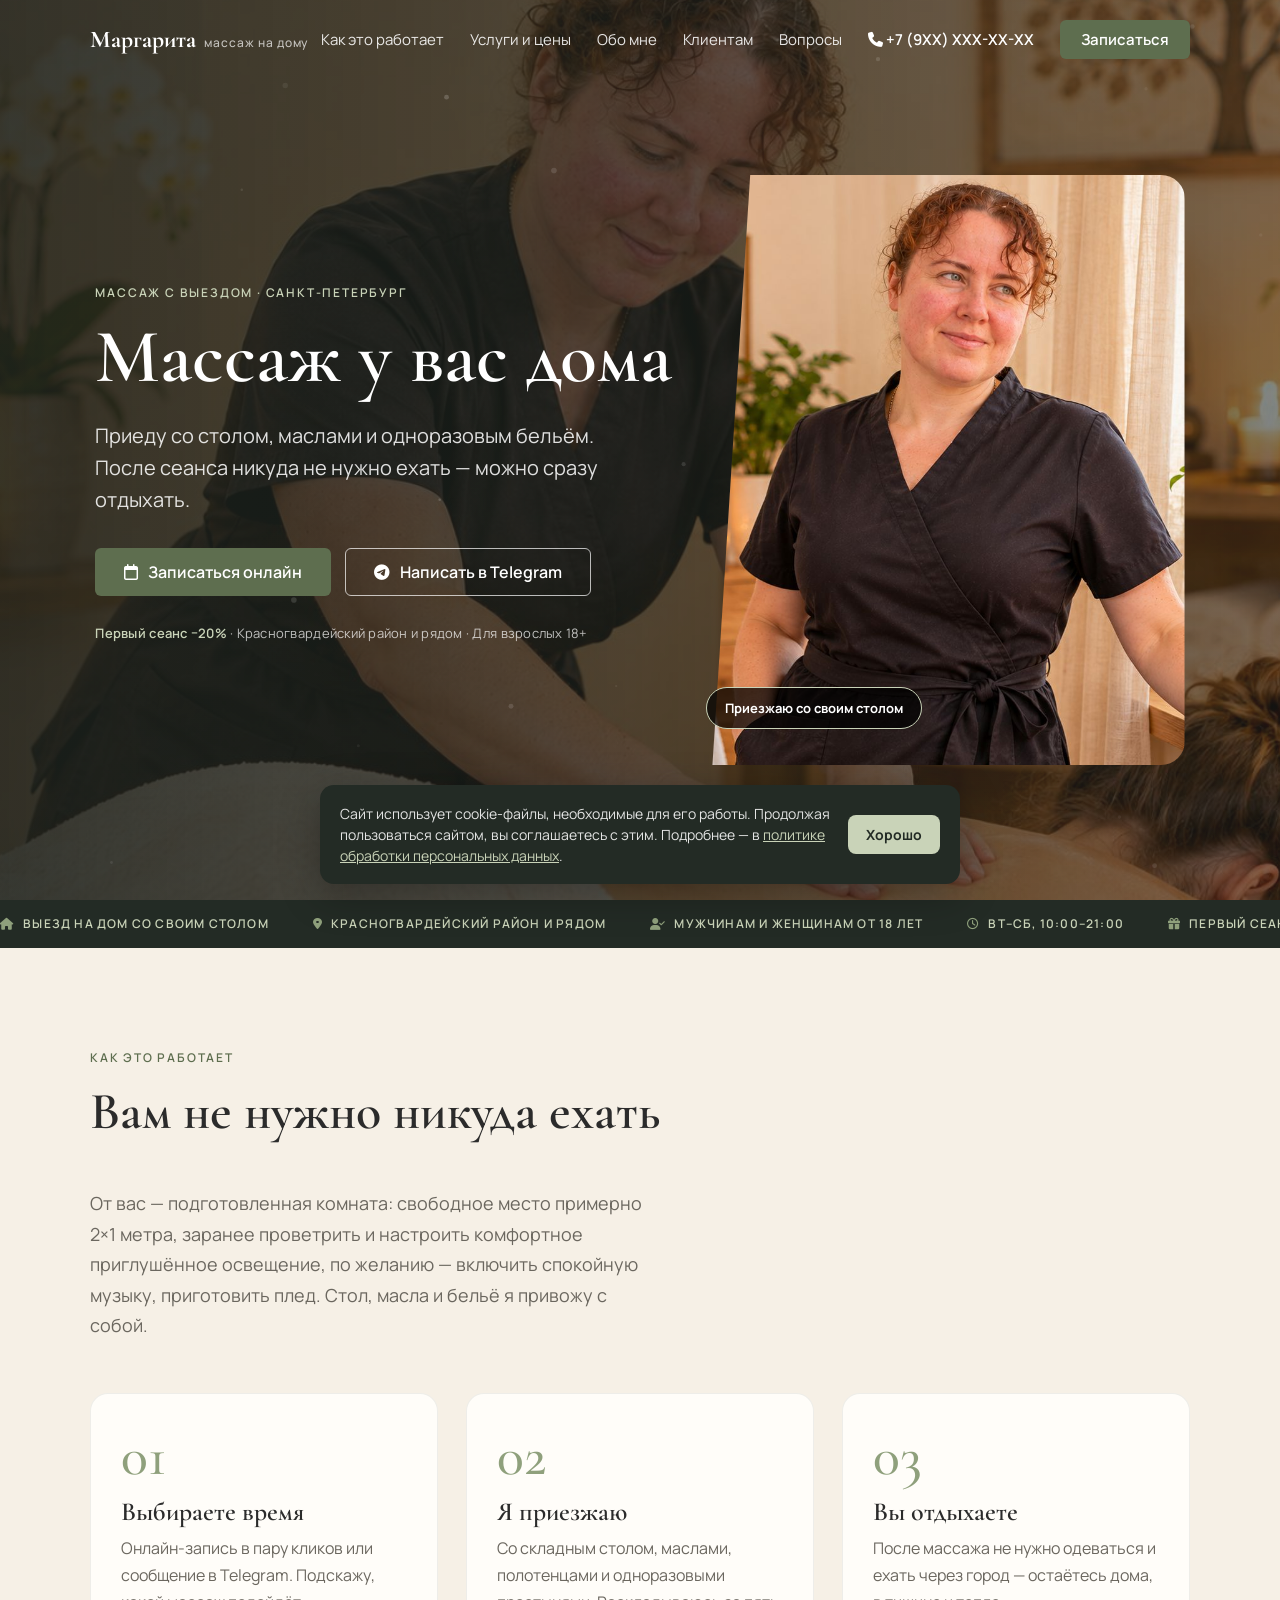
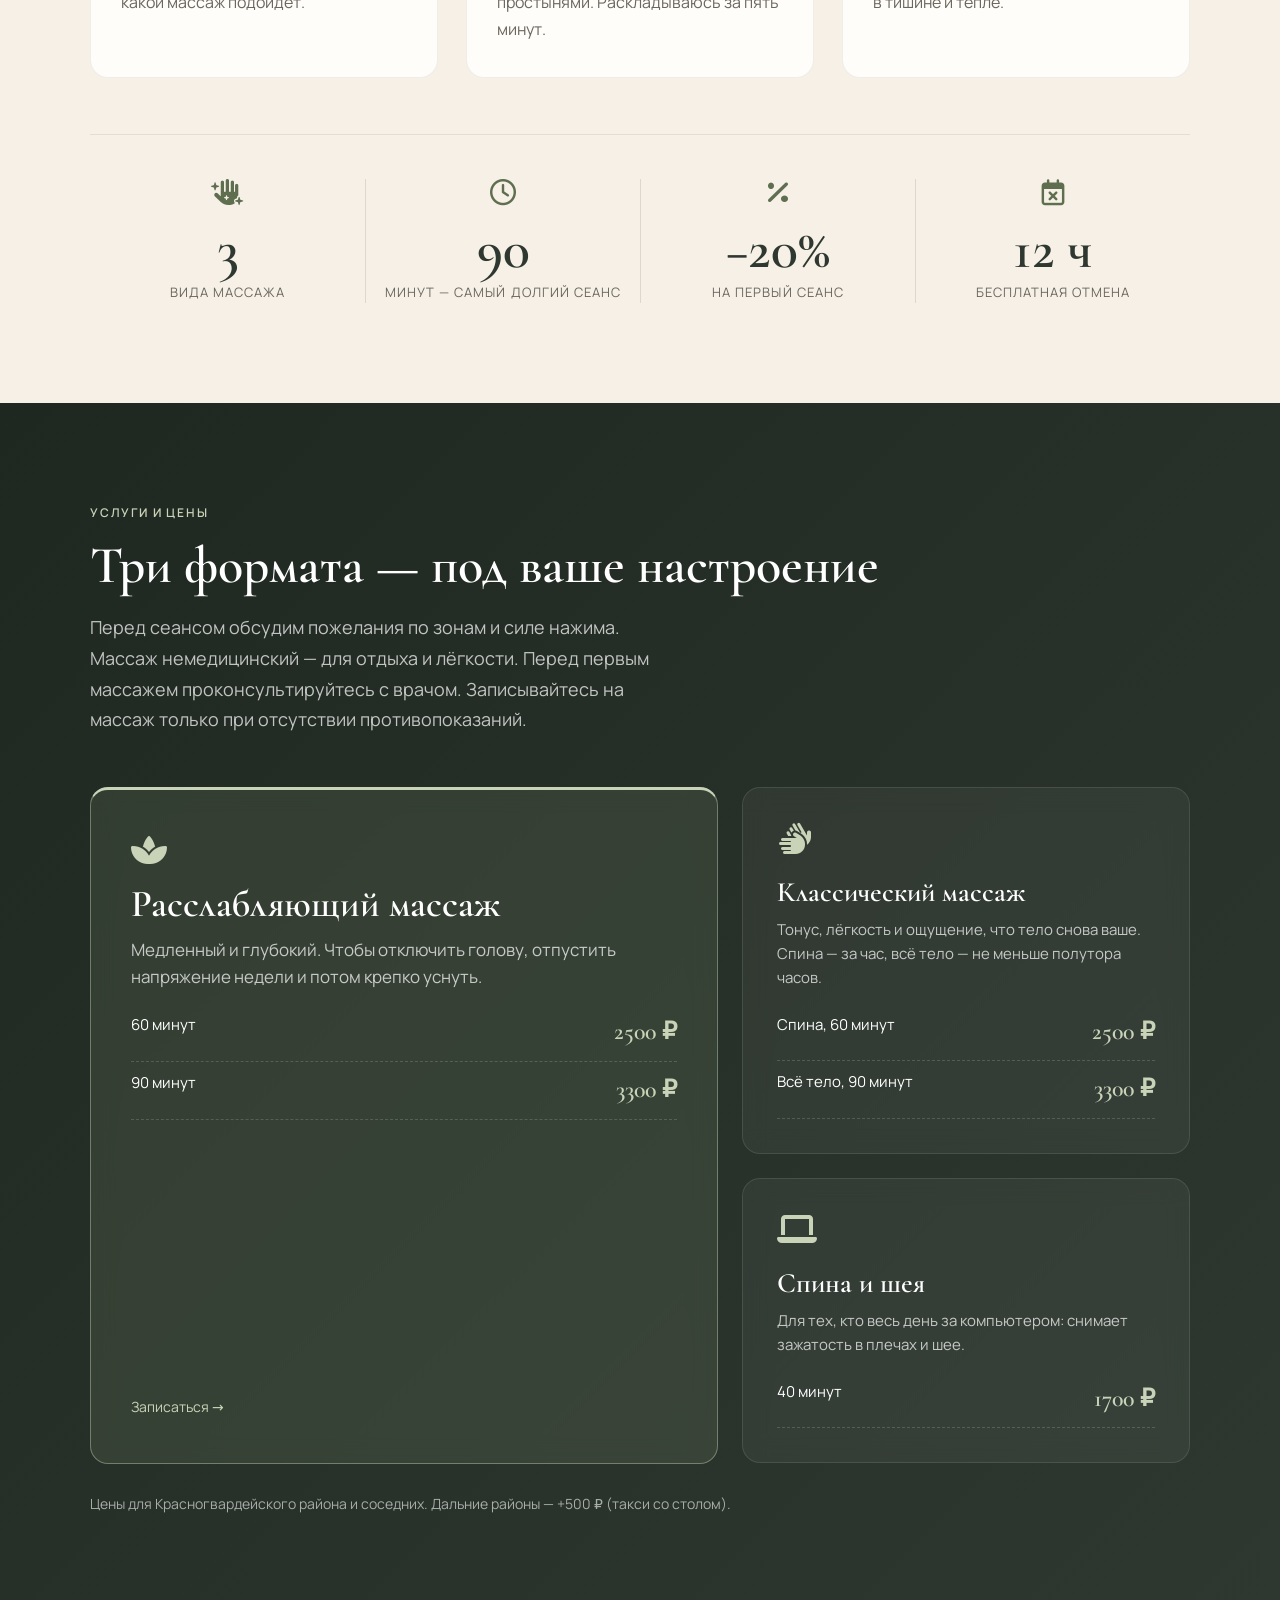
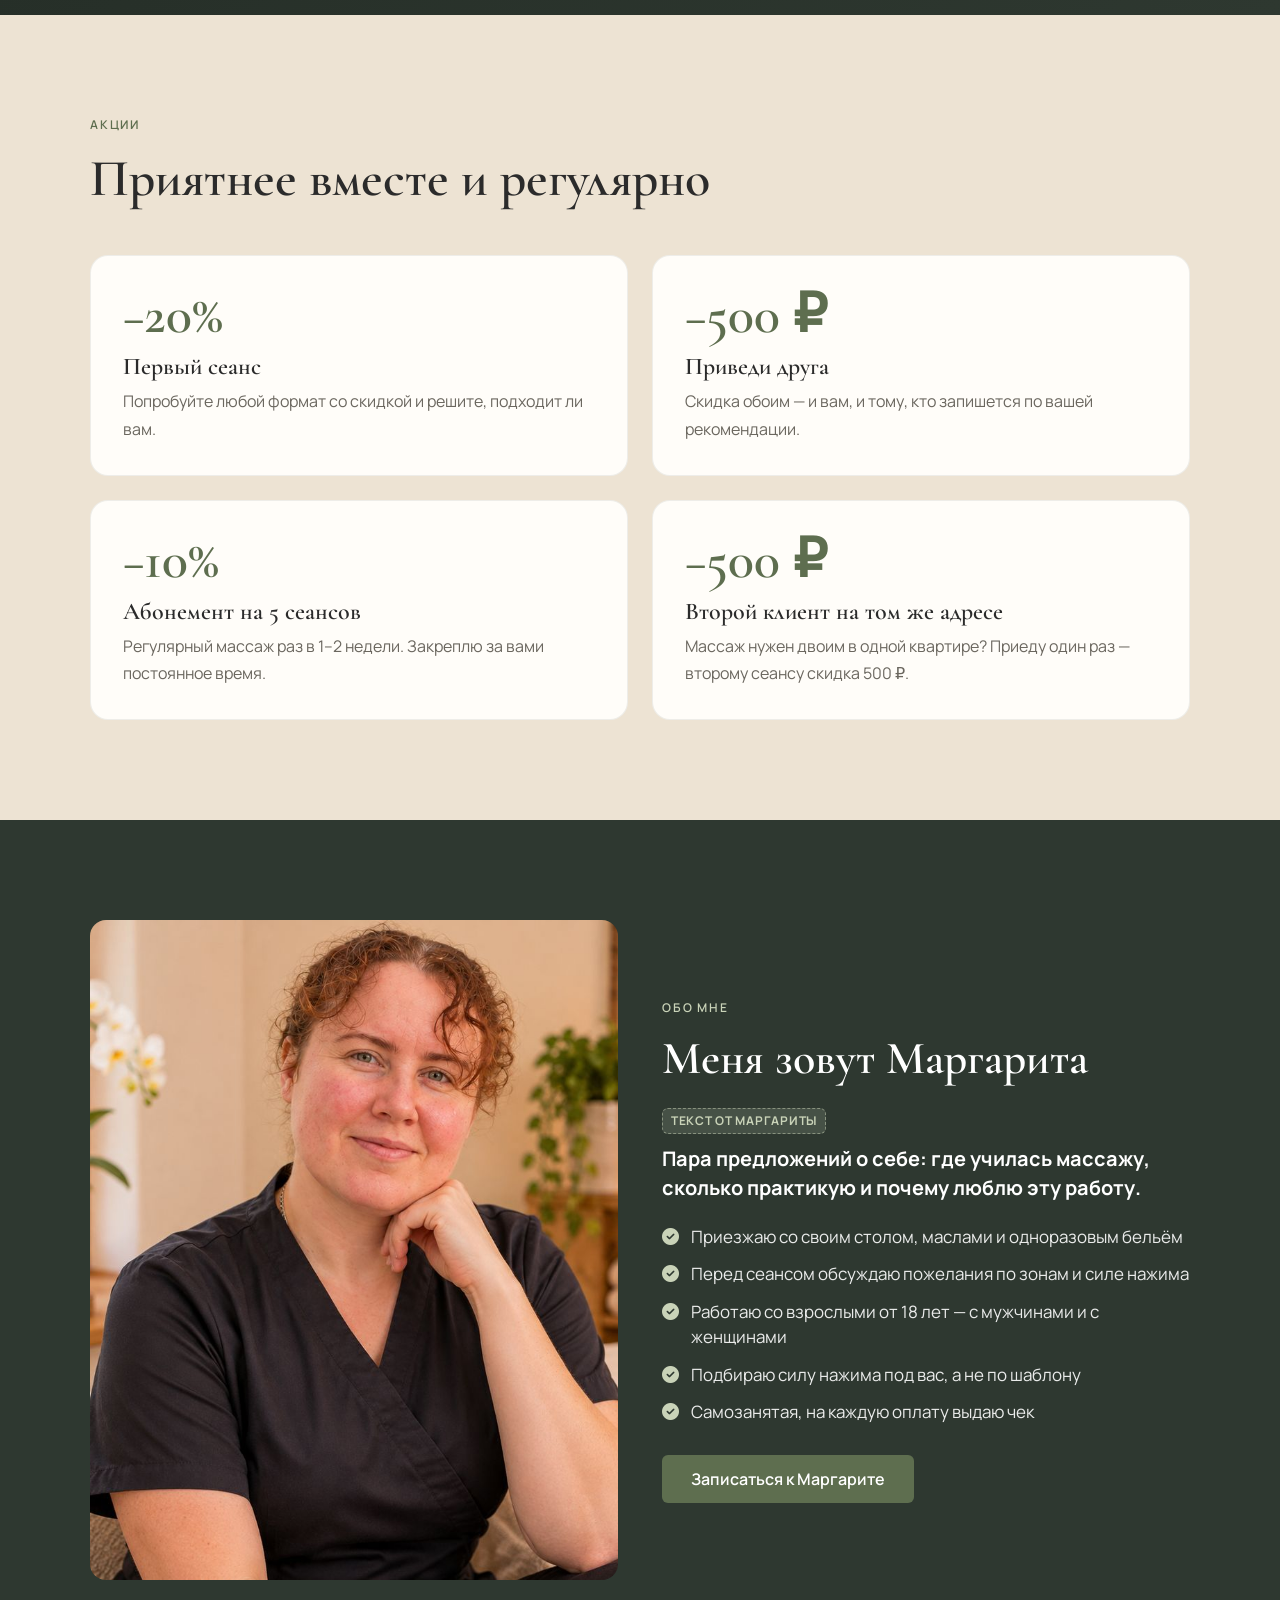
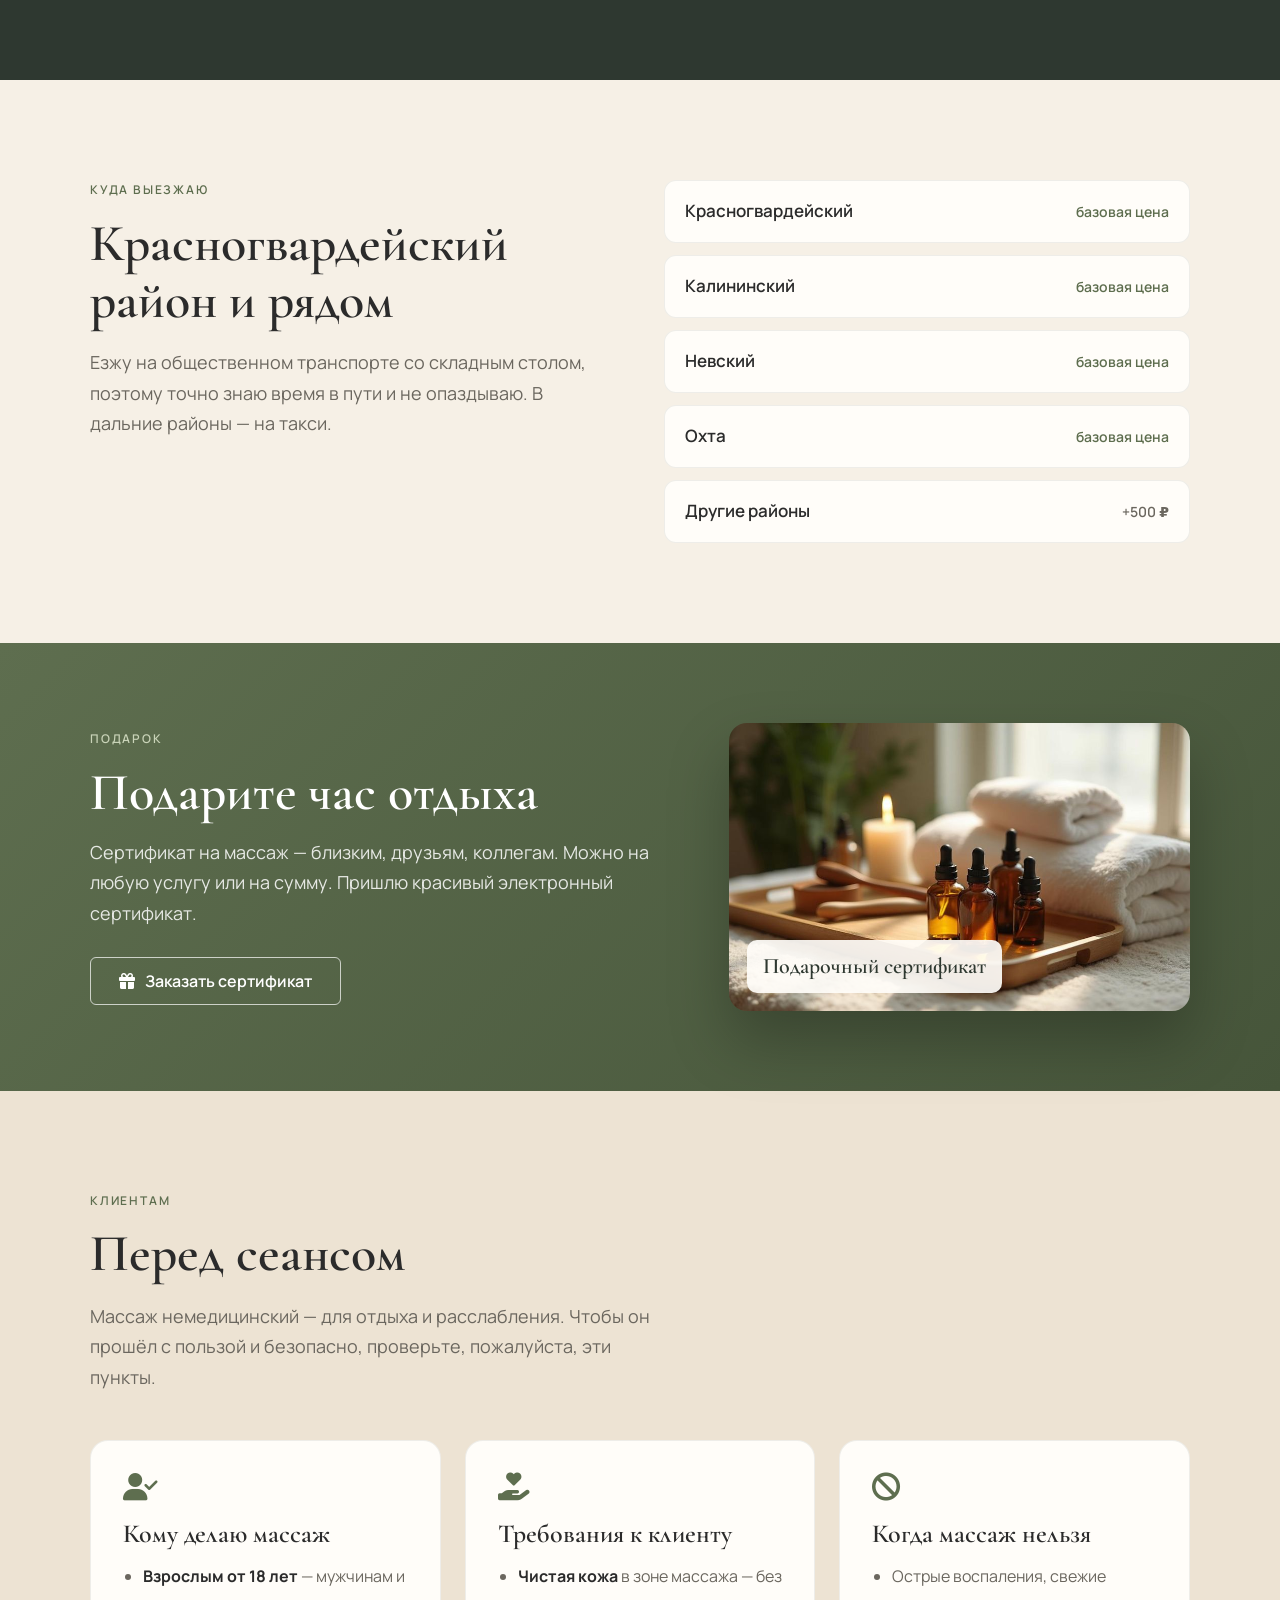
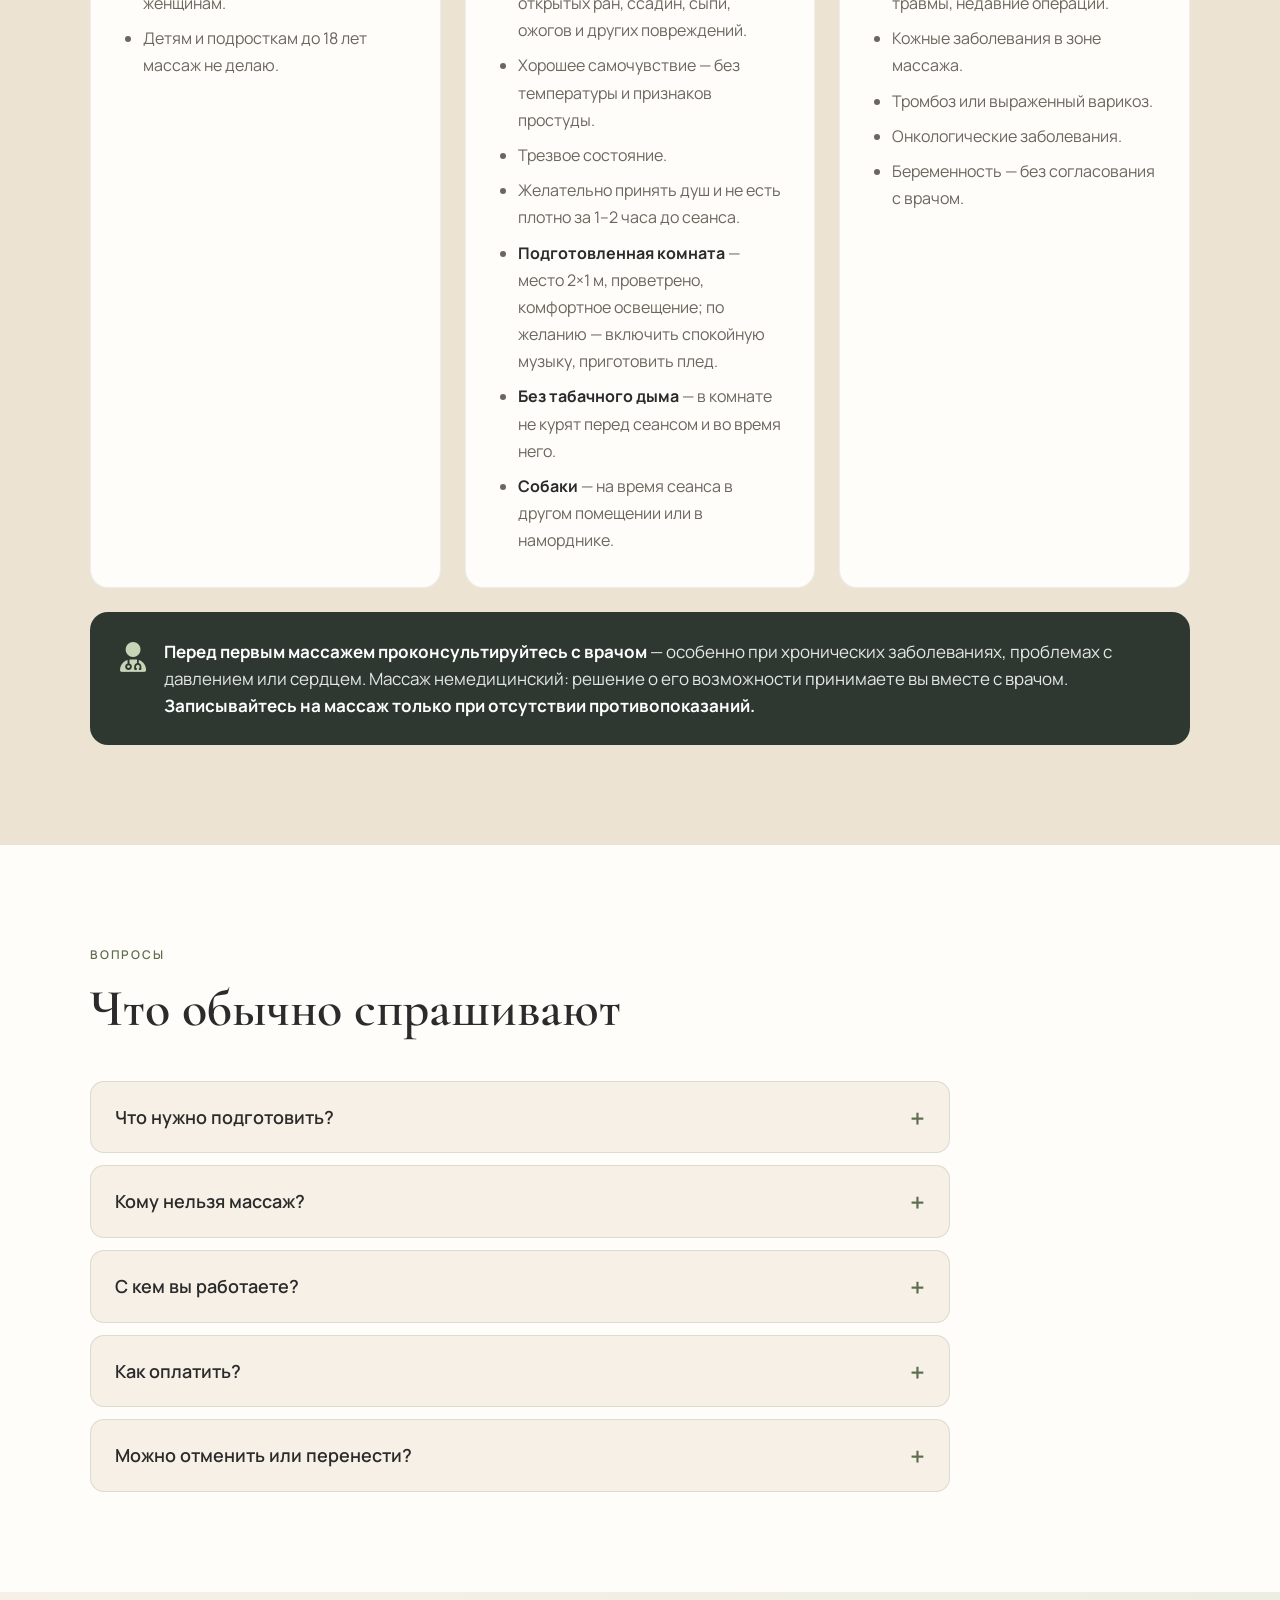
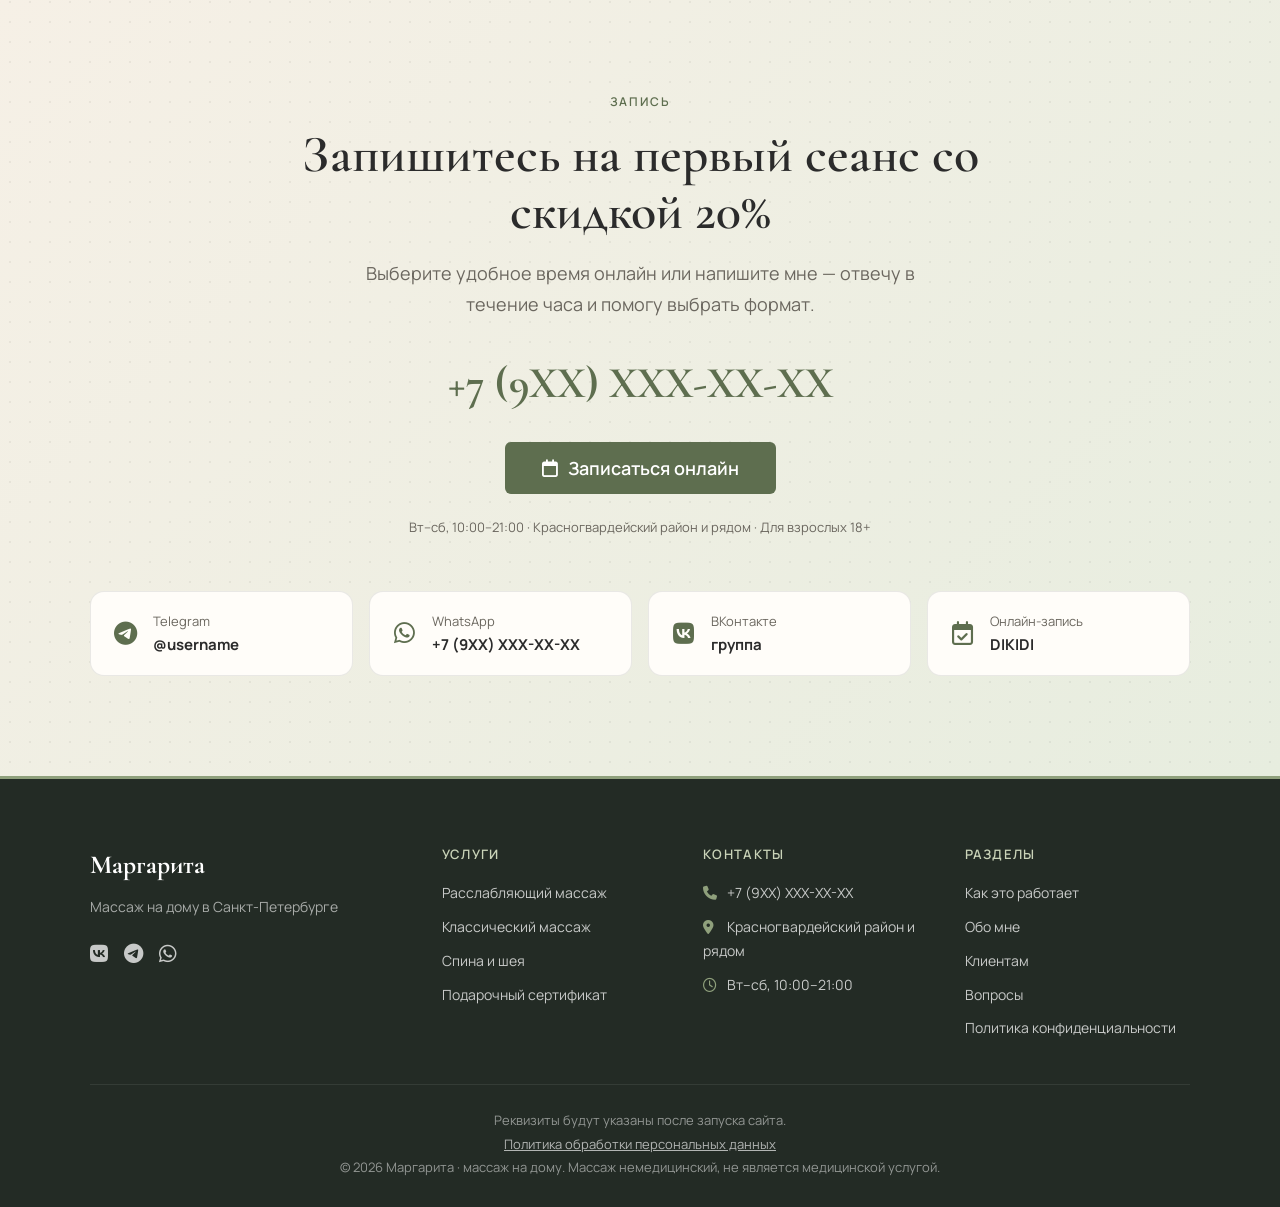
==== commit 414d4315: "Правки: без сертификата, акция «второй клиент», музыка/плед, собаки, без дыма, отсутствие противопок" ====
--- a/index.html
+++ b/index.html
@@ -150,7 +150,7 @@
 
 /* offers */
 .offers{background:var(--sand)}
-.offer-grid{display:grid;grid-template-columns:repeat(3,1fr);gap:24px;margin-top:48px}
+.offer-grid{display:grid;grid-template-columns:repeat(2,1fr);gap:24px;margin-top:48px}
 .offer{background:var(--white);border-radius:18px;padding:32px;border:1px solid rgba(46,56,48,.08)}
 .offer .big{font-family:var(--display);font-size:54px;font-weight:600;color:var(--accent);line-height:1}
 .offer h3{font-size:24px;margin:12px 0 8px}
@@ -169,7 +169,6 @@
 .checks{list-style:none;padding:0;margin:0 0 30px;display:grid;gap:12px}
 .checks li{display:flex;gap:12px;font-size:17px;line-height:1.5;color:rgba(255,255,255,.9)}
 .checks i{color:var(--accent-light);margin-top:4px}
-.cert{margin-top:26px;max-width:320px;aspect-ratio:3/2}
 
 /* zones */
 .zones{background:var(--cream)}
@@ -365,7 +364,7 @@
         <span class="eyebrow">Как это работает</span>
         <h2 class="h2">Вам не нужно никуда ехать</h2>
       </div>
-      <p class="lead">От вас — подготовленная комната: свободное место примерно 2×1 метра, заранее проветрить и настроить комфортное приглушённое освещение. Стол, масла и бельё я привожу с собой.</p>
+      <p class="lead">От вас — подготовленная комната: свободное место примерно 2×1 метра, заранее проветрить и настроить комфортное приглушённое освещение, по желанию — включить спокойную музыку, приготовить плед. Стол, масла и бельё я привожу с собой.</p>
     </div>
     <div class="steps">
       <article class="step" data-aos="fade-up">
@@ -397,7 +396,7 @@
   <div class="wrap">
     <span class="eyebrow">Услуги и цены</span>
     <h2 class="h2">Три формата — под ваше настроение</h2>
-    <p class="lead">Перед сеансом обсудим пожелания по зонам и силе нажима. Массаж немедицинский — для отдыха и лёгкости. Перед первым массажем проконсультируйтесь с врачом.</p>
+    <p class="lead">Перед сеансом обсудим пожелания по зонам и силе нажима. Массаж немедицинский — для отдыха и лёгкости. Перед первым массажем проконсультируйтесь с врачом. Записывайтесь на массаж только при отсутствии противопоказаний.</p>
     <div class="svc-grid">
       <article class="service-card featured" data-tilt data-aos="fade-up">
         <i class="ic fa-solid fa-spa"></i>
@@ -450,6 +449,11 @@
         <div class="big">−10%</div>
         <h3>Абонемент на 5 сеансов</h3>
         <p>Регулярный массаж раз в 1–2 недели. Закреплю за вами постоянное время.</p>
+      </article>
+      <article class="offer" data-aos="fade-up" data-aos-delay="270">
+        <div class="big">−500 ₽</div>
+        <h3>Второй клиент на том же адресе</h3>
+        <p>Массаж нужен двоим в одной квартире? Приеду один раз — второму сеансу скидка 500 ₽.</p>
       </article>
     </div>
   </div>
@@ -471,8 +475,6 @@
         <li data-aos="fade-left" data-aos-delay="500"><i class="fa-solid fa-circle-check"></i>Самозанятая, на каждую оплату выдаю чек</li>
       </ul>
       <a class="btn btn-primary" href="#contacts">Записаться к Маргарите</a>
-      <!-- TODO: фото сертификата курсов -->
-      <div class="ph cert"><i class="fa-solid fa-award"></i><b>Сертификат курсов</b>Фото ровно, без бликов</div>
     </div>
   </div>
 </section>
@@ -531,7 +533,9 @@
           <li>Хорошее самочувствие — без температуры и признаков простуды.</li>
           <li>Трезвое состояние.</li>
           <li>Желательно принять душ и не есть плотно за 1–2 часа до сеанса.</li>
-          <li><b>Подготовленная комната</b> — место 2×1 м, проветрено, комфортное освещение.</li>
+          <li><b>Подготовленная комната</b> — место 2×1 м, проветрено, комфортное освещение; по желанию — включить спокойную музыку, приготовить плед.</li>
+          <li><b>Без табачного дыма</b> — в комнате не курят перед сеансом и во время него.</li>
+          <li><b>Собаки</b> — на время сеанса в другом помещении или в наморднике.</li>
         </ul>
       </article>
       <article class="cl-card" data-aos="fade-up" data-aos-delay="180">
@@ -548,7 +552,7 @@
     </div>
     <div class="doctor" data-aos="fade-up">
       <i class="fa-solid fa-user-doctor"></i>
-      <p><b>Перед первым массажем проконсультируйтесь с врачом</b> — особенно при хронических заболеваниях, проблемах с давлением или сердцем. Массаж немедицинский: решение о его возможности принимаете вы вместе с врачом.</p>
+      <p><b>Перед первым массажем проконсультируйтесь с врачом</b> — особенно при хронических заболеваниях, проблемах с давлением или сердцем. Массаж немедицинский: решение о его возможности принимаете вы вместе с врачом. <b>Записывайтесь на массаж только при отсутствии противопоказаний.</b></p>
     </div>
   </div>
 </section>
@@ -558,7 +562,7 @@
     <span class="eyebrow">Вопросы</span>
     <h2 class="h2">Что обычно спрашивают</h2>
     <div class="faq-list">
-      <details><summary>Что нужно подготовить?</summary><p>Комнату: свободное место примерно 2×1 метра, заранее проветрить и настроить комфортное освещение — мягкий свет, без яркой люстры. Стол, масла, полотенца и одноразовые простыни я привезу.</p></details>
+      <details><summary>Что нужно подготовить?</summary><p>Комнату: свободное место примерно 2×1 метра, заранее проветрить и настроить комфортное освещение — мягкий свет, без яркой люстры. По желанию можно включить спокойную музыку и приготовить плед. В комнате не должно быть табачного дыма, собак — в другое помещение или в намордник. Стол, масла, полотенца и одноразовые простыни я привезу.</p></details>
       <details><summary>Кому нельзя массаж?</summary><p>Подробный список требований и противопоказаний — в разделе <a href="#clients">«Клиентам»</a>.</p></details>
       <details><summary>С кем вы работаете?</summary><p>Со взрослыми от 18 лет — и с мужчинами, и с женщинами. Детям и подросткам массаж не делаю.</p></details>
       <details><summary>Как оплатить?</summary><p>Наличными или переводом после сеанса. За первый выезд — предоплата 300–500 ₽, она входит в стоимость. Я самозанятая и выдаю чек.</p></details>
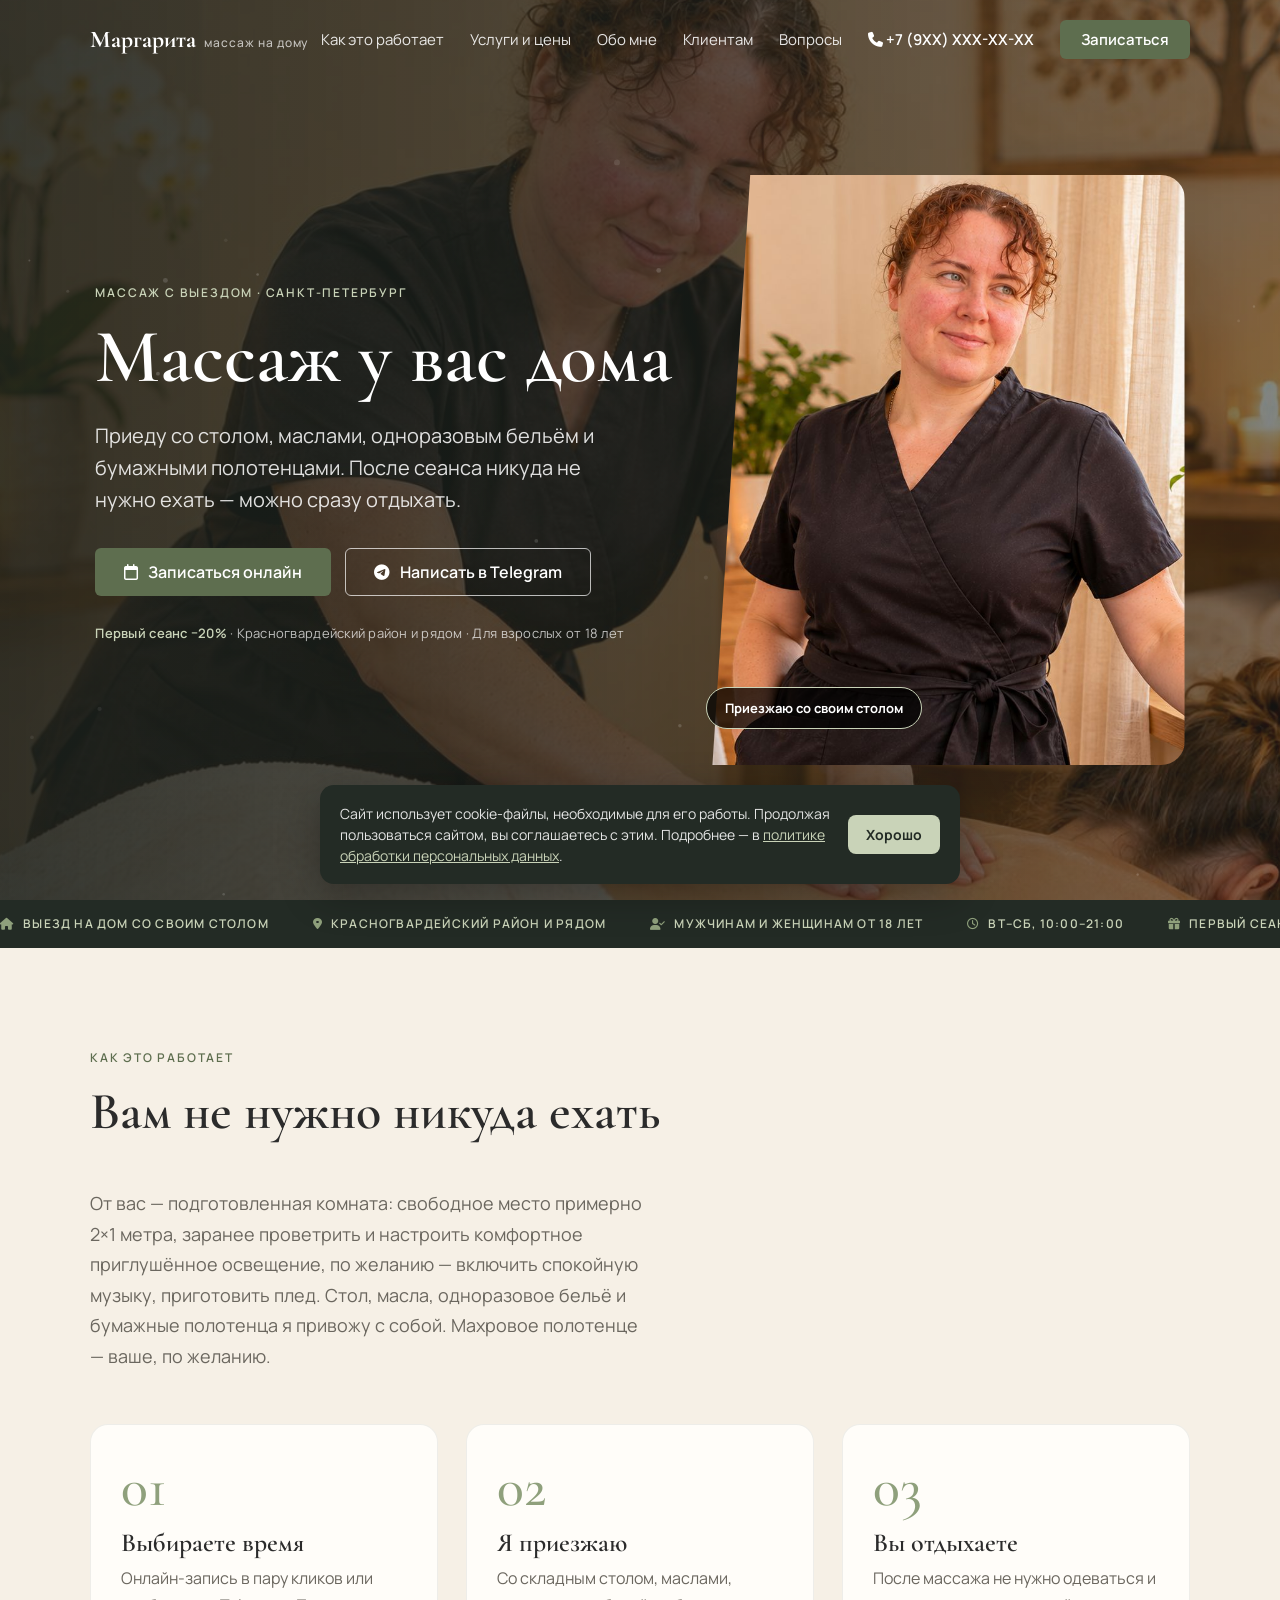
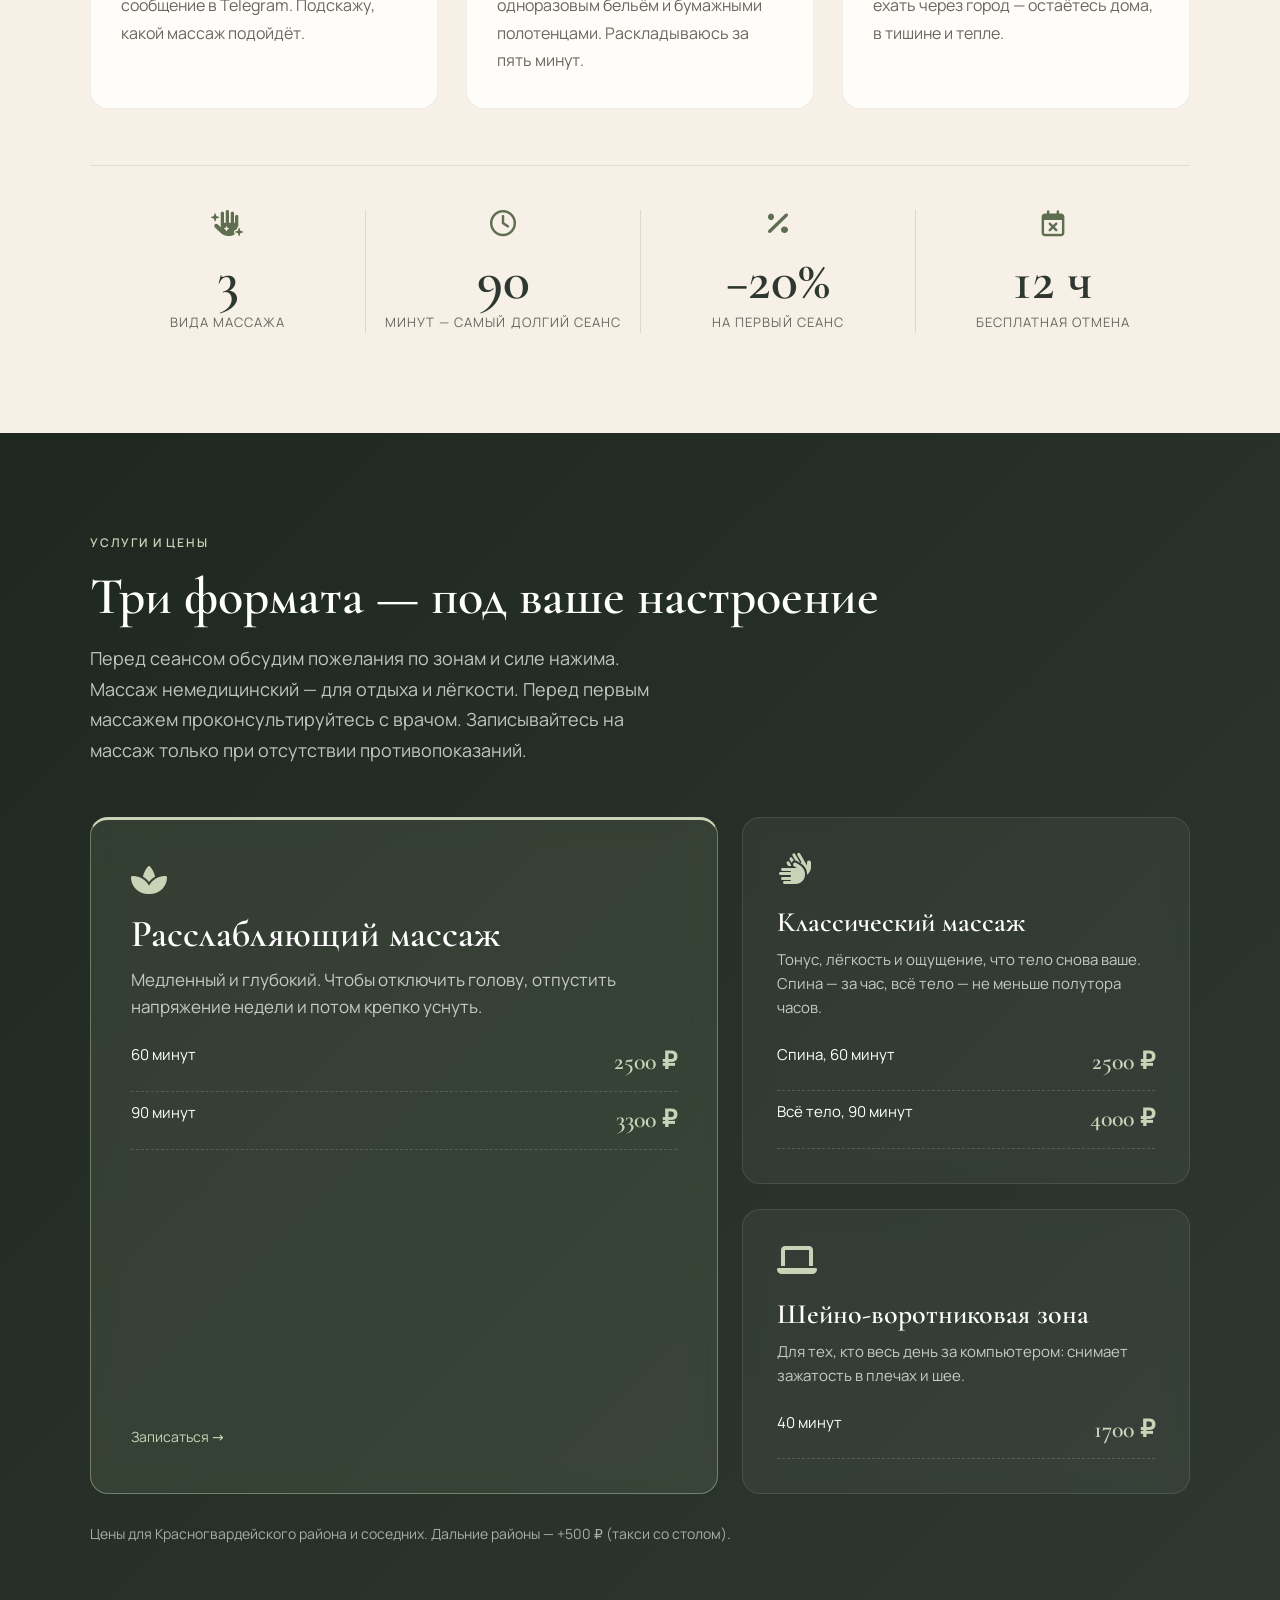
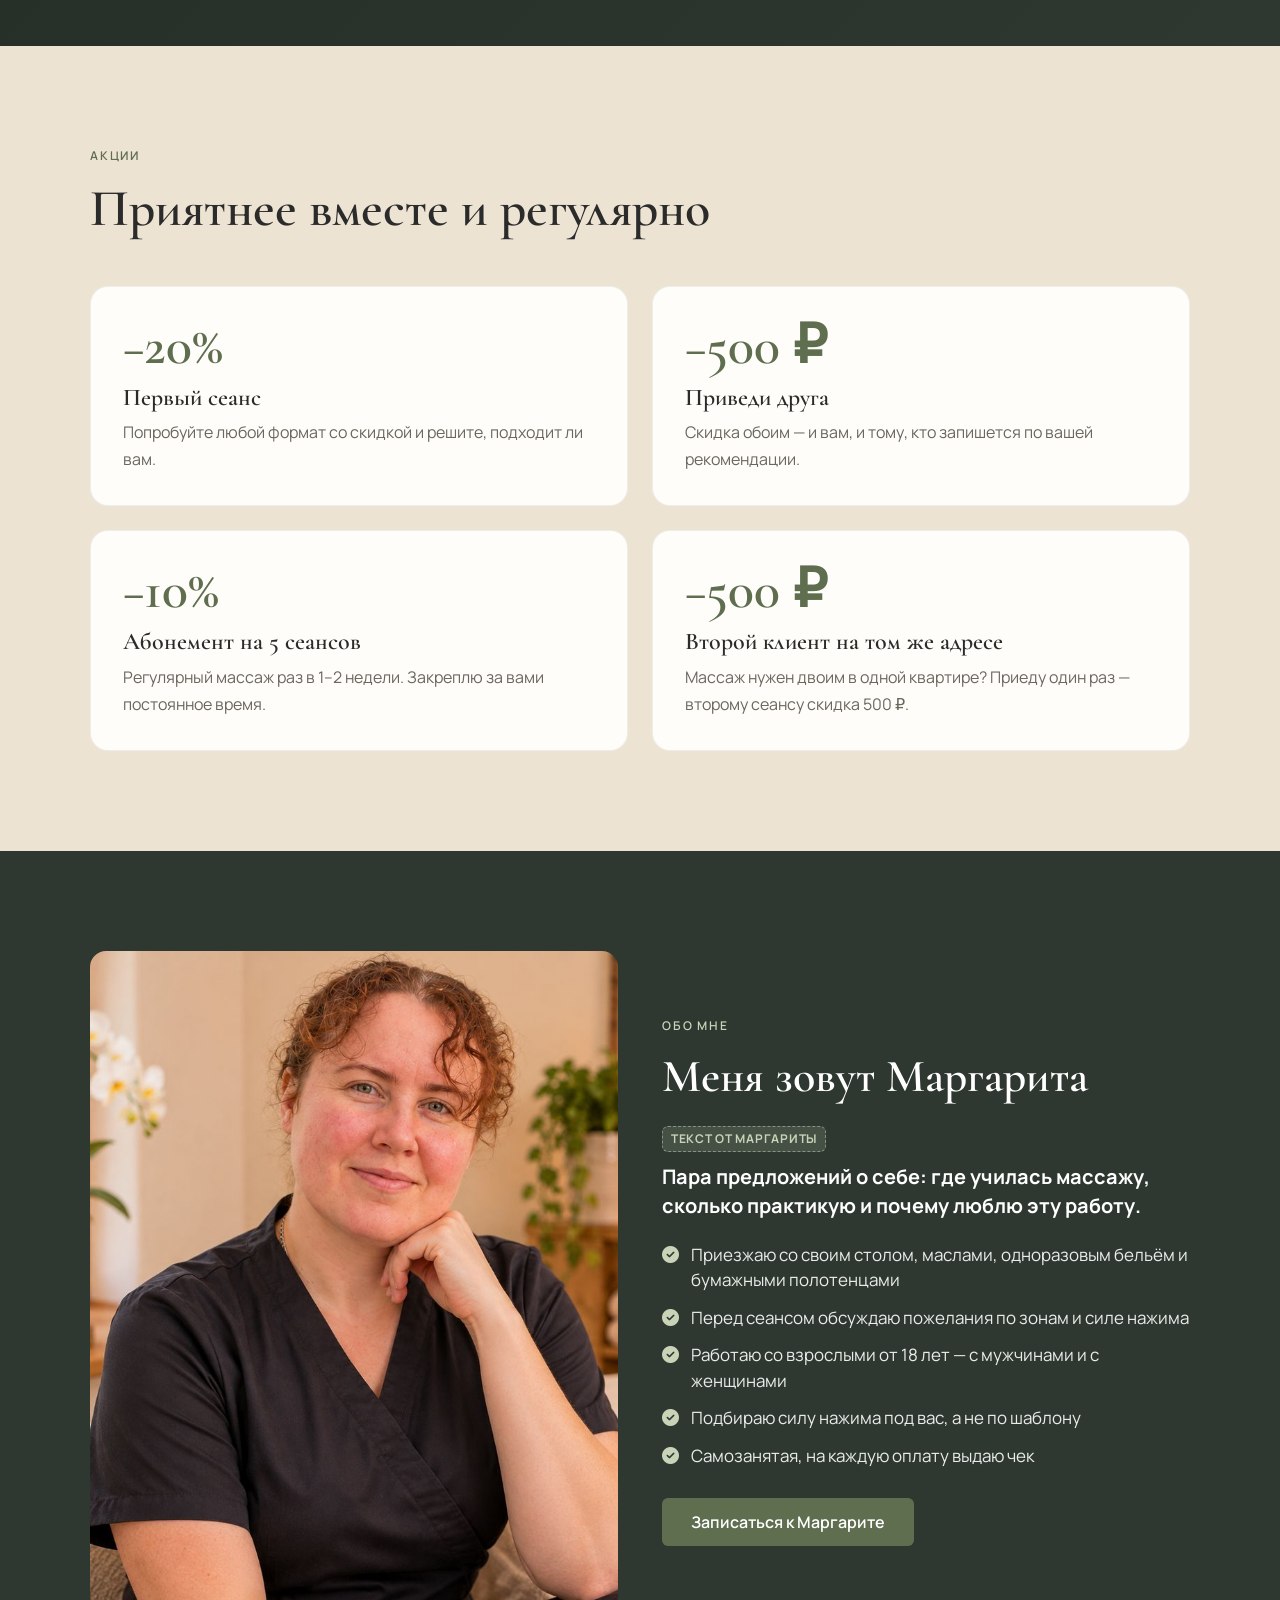
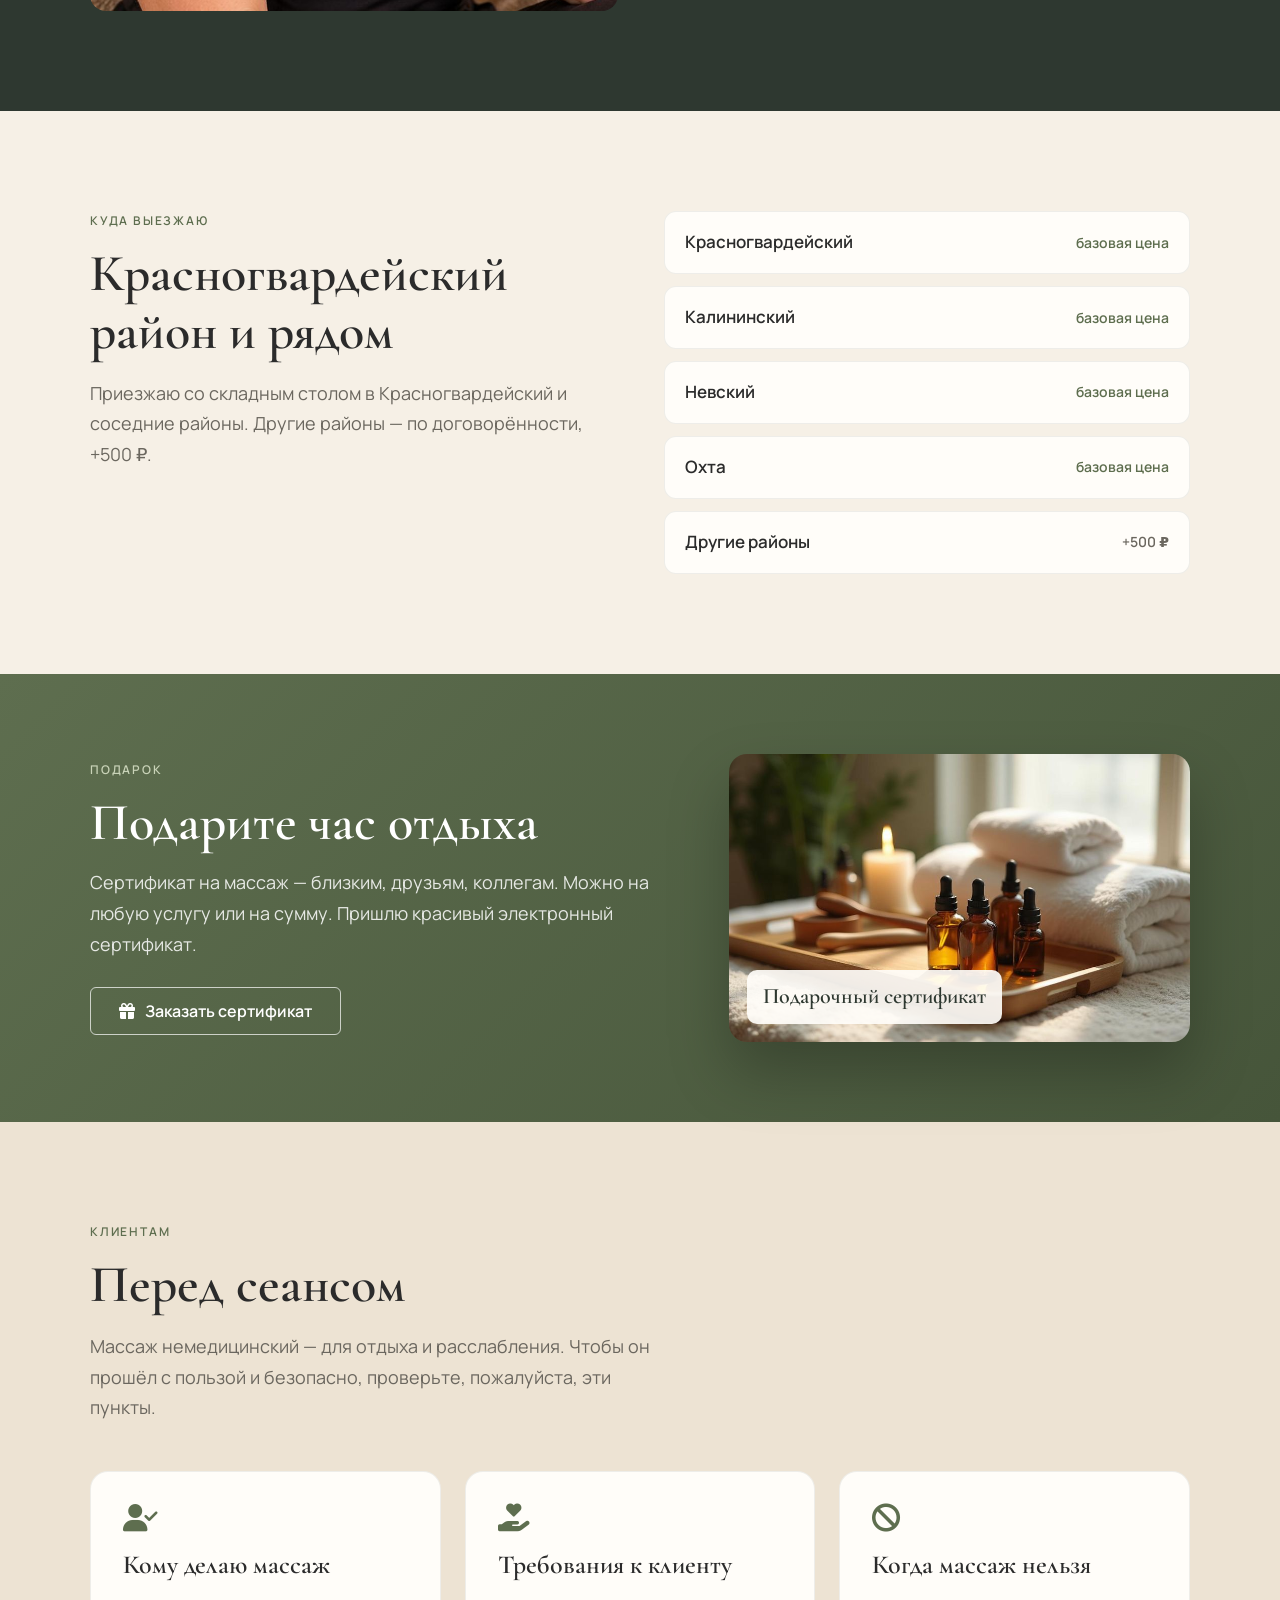
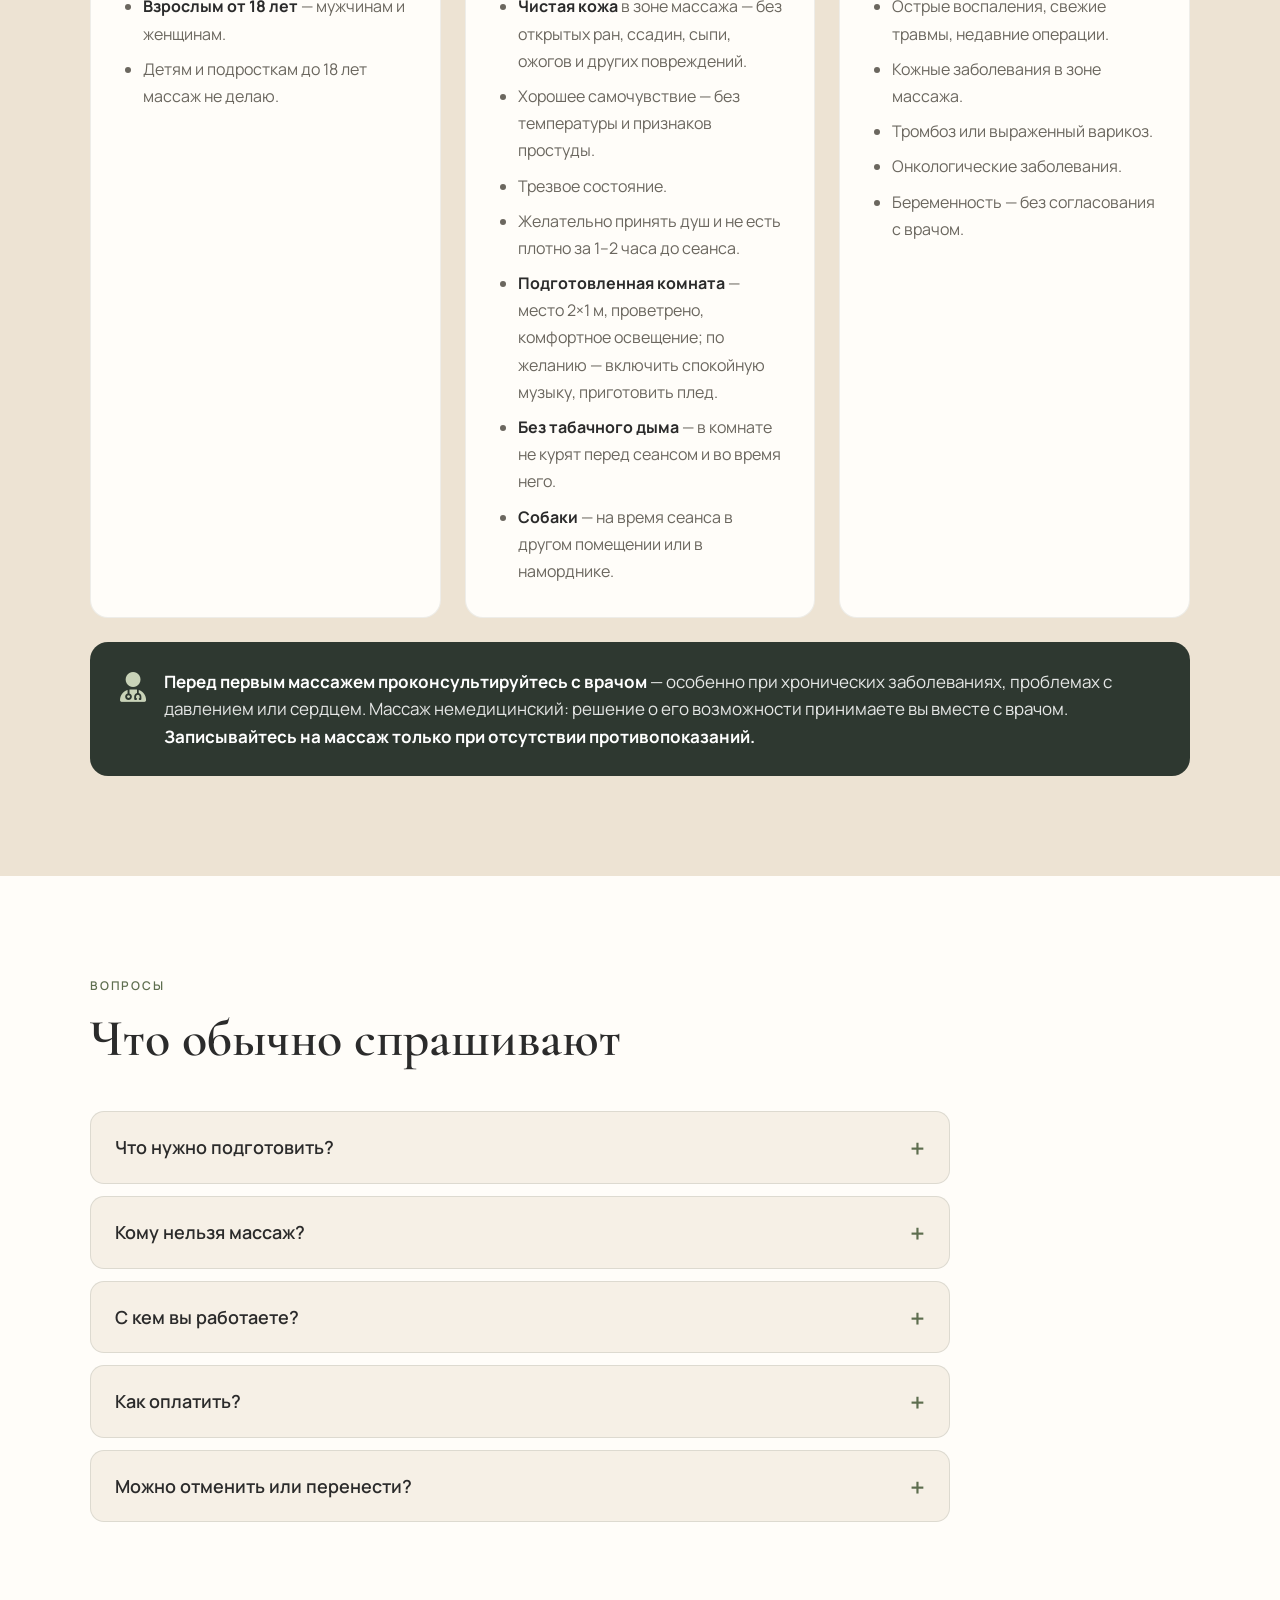
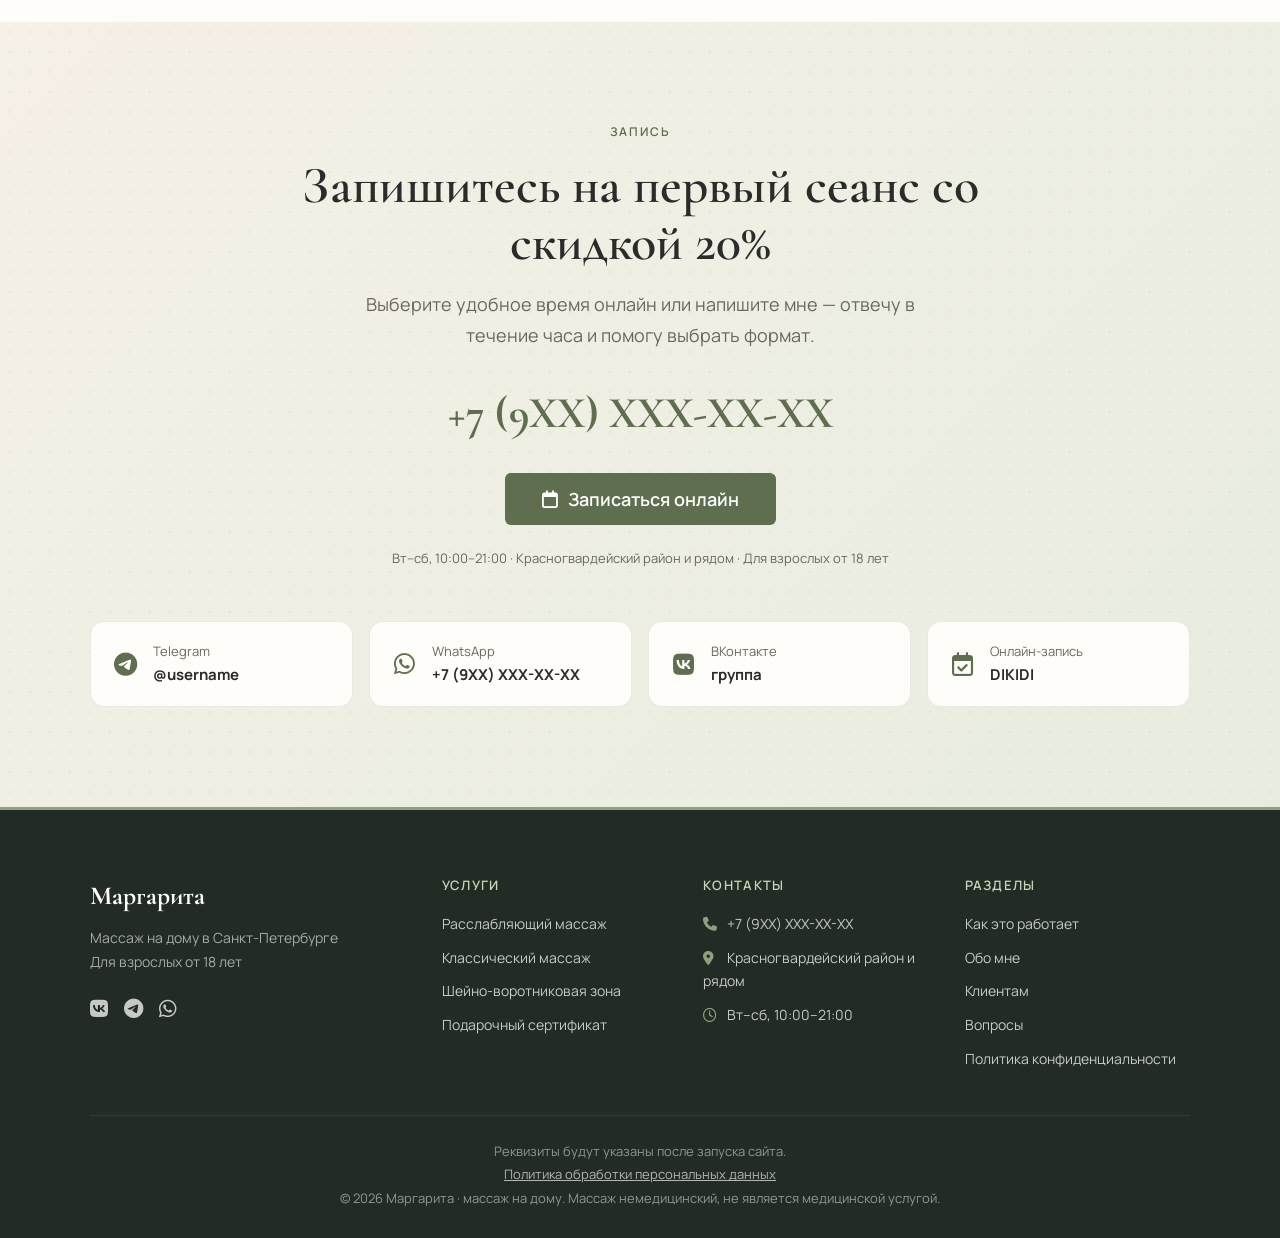
==== commit 110ed799: "Правки Маргариты: «от 18 лет», одноразовое бельё и бумажные полотенца, всё тело 4000 ₽, шейно-воротн" ====
--- a/index.html
+++ b/index.html
@@ -6,7 +6,7 @@
 <!-- демо: убрать noindex при запуске -->
 <meta name="robots" content="noindex, nofollow">
 <title>Массаж на дому в Санкт-Петербурге — Маргарита, выезд в Красногвардейский район</title>
-<meta name="description" content="Классический, расслабляющий массаж и массаж спины и шеи с выездом на дом. Приеду со столом и всем необходимым. Красногвардейский район и рядом, для взрослых от 18 лет. От 1700 ₽, первый сеанс −20%.">
+<meta name="description" content="Классический, расслабляющий массаж и массаж шейно-воротниковой зоны с выездом на дом. Приеду со столом и всем необходимым. Красногвардейский район и рядом, для взрослых от 18 лет. От 1700 ₽, первый сеанс −20%.">
 <link rel="icon" href="data:image/svg+xml,%3Csvg xmlns='http://www.w3.org/2000/svg' viewBox='0 0 64 64'%3E%3Crect width='64' height='64' rx='14' fill='%232E3830'/%3E%3Ctext x='32' y='44' font-size='34' text-anchor='middle' fill='%23C9D3B8' font-family='serif'%3EМ%3C/text%3E%3C/svg%3E">
 <link rel="stylesheet" href="assets/css/fonts.css">
 <link rel="stylesheet" href="assets/css/fontawesome.css">
@@ -16,13 +16,13 @@
   "@context": "https://schema.org",
   "@type": "HealthAndBeautyBusiness",
   "name": "Маргарита · массаж на дому",
-  "description": "Немедицинский массаж с выездом на дом: классический, расслабляющий, спина и шея. Для взрослых от 18 лет.",
+  "description": "Немедицинский массаж с выездом на дом: классический, расслабляющий, шейно-воротниковая зона. Для взрослых от 18 лет.",
   "areaServed": [
     {"@type": "AdministrativeArea", "name": "Красногвардейский район, Санкт-Петербург"},
     {"@type": "AdministrativeArea", "name": "Калининский район, Санкт-Петербург"},
     {"@type": "AdministrativeArea", "name": "Невский район, Санкт-Петербург"}
   ],
-  "priceRange": "1700–3800 ₽",
+  "priceRange": "1700–4500 ₽",
   "openingHours": "Tu-Sa 10:00-21:00"
 }
 </script>
@@ -321,13 +321,13 @@
     <div>
       <span class="eyebrow">Массаж с выездом · Санкт-Петербург</span>
       <h1 data-splitting>Массаж у вас дома</h1>
-      <p class="sub">Приеду со столом, маслами и одноразовым бельём. После сеанса никуда не нужно ехать — можно сразу отдыхать.</p>
+      <p class="sub">Приеду со столом, маслами, одноразовым бельём и бумажными полотенцами. После сеанса никуда не нужно ехать — можно сразу отдыхать.</p>
       <div class="hero-actions">
         <a class="btn btn-primary" href="#contacts"><i class="fa-regular fa-calendar"></i> Записаться онлайн</a>
         <!-- TODO: ссылка на Telegram -->
         <a class="btn btn-ghost" href="#contacts"><i class="fa-brands fa-telegram"></i> Написать в Telegram</a>
       </div>
-      <p class="proof"><b>Первый сеанс −20%</b> · Красногвардейский район и рядом · Для взрослых 18+</p>
+      <p class="proof"><b>Первый сеанс −20%</b> · Красногвардейский район и рядом · Для взрослых от 18 лет</p>
     </div>
     <div class="hero-panel" aria-hidden="true">
       <div class="img"></div>
@@ -364,7 +364,7 @@
         <span class="eyebrow">Как это работает</span>
         <h2 class="h2">Вам не нужно никуда ехать</h2>
       </div>
-      <p class="lead">От вас — подготовленная комната: свободное место примерно 2×1 метра, заранее проветрить и настроить комфортное приглушённое освещение, по желанию — включить спокойную музыку, приготовить плед. Стол, масла и бельё я привожу с собой.</p>
+      <p class="lead">От вас — подготовленная комната: свободное место примерно 2×1 метра, заранее проветрить и настроить комфортное приглушённое освещение, по желанию — включить спокойную музыку, приготовить плед. Стол, масла, одноразовое бельё и бумажные полотенца я привожу с собой. Махровое полотенце — ваше, по желанию.</p>
     </div>
     <div class="steps">
       <article class="step" data-aos="fade-up">
@@ -375,7 +375,7 @@
       <article class="step" data-aos="fade-up" data-aos-delay="90">
         <div class="num">02</div>
         <h3>Я приезжаю</h3>
-        <p>Со складным столом, маслами, полотенцами и одноразовыми простынями. Раскладываюсь за пять минут.</p>
+        <p>Со складным столом, маслами, одноразовым бельём и бумажными полотенцами. Раскладываюсь за пять минут.</p>
       </article>
       <article class="step" data-aos="fade-up" data-aos-delay="180">
         <div class="num">03</div>
@@ -414,12 +414,12 @@
         <p>Тонус, лёгкость и ощущение, что тело снова ваше. Спина — за час, всё тело — не меньше полутора часов.</p>
         <ul class="price-list">
           <li>Спина, 60 минут <b>2500 ₽</b></li>
-          <li>Всё тело, 90 минут <b>3300 ₽</b></li>
+          <li>Всё тело, 90 минут <b>4000 ₽</b></li>
         </ul>
       </article>
       <article class="service-card" data-tilt data-aos="fade-up" data-aos-delay="160">
         <i class="ic fa-solid fa-laptop"></i>
-        <h3>Спина и шея</h3>
+        <h3>Шейно-воротниковая зона</h3>
         <p>Для тех, кто весь день за компьютером: снимает зажатость в плечах и шее.</p>
         <ul class="price-list">
           <li>40 минут <b>1700 ₽</b></li>
@@ -468,7 +468,7 @@
       <!-- TODO: текст от Маргариты — где училась, сколько практикует, почему любит эту работу -->
       <p class="statement" data-aos="fade-left" data-aos-delay="100"><span class="todo">Текст от Маргариты</span><br>Пара предложений о себе: где училась массажу, сколько практикую и почему люблю эту работу.</p>
       <ul class="checks">
-        <li data-aos="fade-left" data-aos-delay="100"><i class="fa-solid fa-circle-check"></i>Приезжаю со своим столом, маслами и одноразовым бельём</li>
+        <li data-aos="fade-left" data-aos-delay="100"><i class="fa-solid fa-circle-check"></i>Приезжаю со своим столом, маслами, одноразовым бельём и бумажными полотенцами</li>
         <li data-aos="fade-left" data-aos-delay="200"><i class="fa-solid fa-circle-check"></i>Перед сеансом обсуждаю пожелания по зонам и силе нажима</li>
         <li data-aos="fade-left" data-aos-delay="300"><i class="fa-solid fa-circle-check"></i>Работаю со взрослыми от 18 лет — с мужчинами и с женщинами</li>
         <li data-aos="fade-left" data-aos-delay="400"><i class="fa-solid fa-circle-check"></i>Подбираю силу нажима под вас, а не по шаблону</li>
@@ -486,7 +486,7 @@
     <div>
       <span class="eyebrow">Куда выезжаю</span>
       <h2 class="h2">Красногвардейский район и рядом</h2>
-      <p class="lead">Езжу на общественном транспорте со складным столом, поэтому точно знаю время в пути и не опаздываю. В дальние районы — на такси.</p>
+      <p class="lead">Приезжаю со складным столом в Красногвардейский и соседние районы. Другие районы — по договорённости, +500 ₽.</p>
     </div>
     <ul class="zone-list" data-aos="fade-up">
       <li><span>Красногвардейский</span><em>базовая цена</em></li>
@@ -562,7 +562,7 @@
     <span class="eyebrow">Вопросы</span>
     <h2 class="h2">Что обычно спрашивают</h2>
     <div class="faq-list">
-      <details><summary>Что нужно подготовить?</summary><p>Комнату: свободное место примерно 2×1 метра, заранее проветрить и настроить комфортное освещение — мягкий свет, без яркой люстры. По желанию можно включить спокойную музыку и приготовить плед. В комнате не должно быть табачного дыма, собак — в другое помещение или в намордник. Стол, масла, полотенца и одноразовые простыни я привезу.</p></details>
+      <details><summary>Что нужно подготовить?</summary><p>Комнату: свободное место примерно 2×1 метра, заранее проветрить и настроить комфортное освещение — мягкий свет, без яркой люстры. По желанию можно включить спокойную музыку и приготовить плед. В комнате не должно быть табачного дыма, собак — в другое помещение или в намордник. Стол, масла, одноразовое бельё и бумажные полотенца я привезу. Махровое полотенце, если хотите, — ваше.</p></details>
       <details><summary>Кому нельзя массаж?</summary><p>Подробный список требований и противопоказаний — в разделе <a href="#clients">«Клиентам»</a>.</p></details>
       <details><summary>С кем вы работаете?</summary><p>Со взрослыми от 18 лет — и с мужчинами, и с женщинами. Детям и подросткам массаж не делаю.</p></details>
       <details><summary>Как оплатить?</summary><p>Наличными или переводом после сеанса. За первый выезд — предоплата 300–500 ₽, она входит в стоимость. Я самозанятая и выдаю чек.</p></details>
@@ -582,7 +582,7 @@
       <!-- TODO: ссылка DIKIDI -->
       <a class="btn btn-primary" href="#contacts"><i class="fa-regular fa-calendar"></i> Записаться онлайн</a>
     </div>
-    <p class="cta-note">Вт–сб, 10:00–21:00 · Красногвардейский район и рядом · Для взрослых 18+</p>
+    <p class="cta-note">Вт–сб, 10:00–21:00 · Красногвардейский район и рядом · Для взрослых от 18 лет</p>
     <div class="contact-cards">
       <!-- TODO: реальные ссылки -->
       <a class="contact-card" href="#contacts"><i class="fa-brands fa-telegram"></i><div><span>Telegram</span><b>@username</b></div></a>
@@ -599,7 +599,7 @@
     <div class="foot-grid">
       <div>
         <div class="foot-brand">Маргарита</div>
-        <p class="foot-tag">Массаж на дому в Санкт-Петербурге</p>
+        <p class="foot-tag">Массаж на дому в Санкт-Петербурге<br>Для взрослых от 18 лет</p>
         <div class="socials">
           <a href="#contacts" aria-label="ВКонтакте"><i class="fa-brands fa-vk"></i></a>
           <a href="#contacts" aria-label="Telegram"><i class="fa-brands fa-telegram"></i></a>
@@ -608,7 +608,7 @@
       </div>
       <div>
         <h4>Услуги</h4>
-        <ul><li><a href="#services">Расслабляющий массаж</a></li><li><a href="#services">Классический массаж</a></li><li><a href="#services">Спина и шея</a></li><li><a href="#gift">Подарочный сертификат</a></li></ul>
+        <ul><li><a href="#services">Расслабляющий массаж</a></li><li><a href="#services">Классический массаж</a></li><li><a href="#services">Шейно-воротниковая зона</a></li><li><a href="#gift">Подарочный сертификат</a></li></ul>
       </div>
       <div>
         <h4>Контакты</h4>
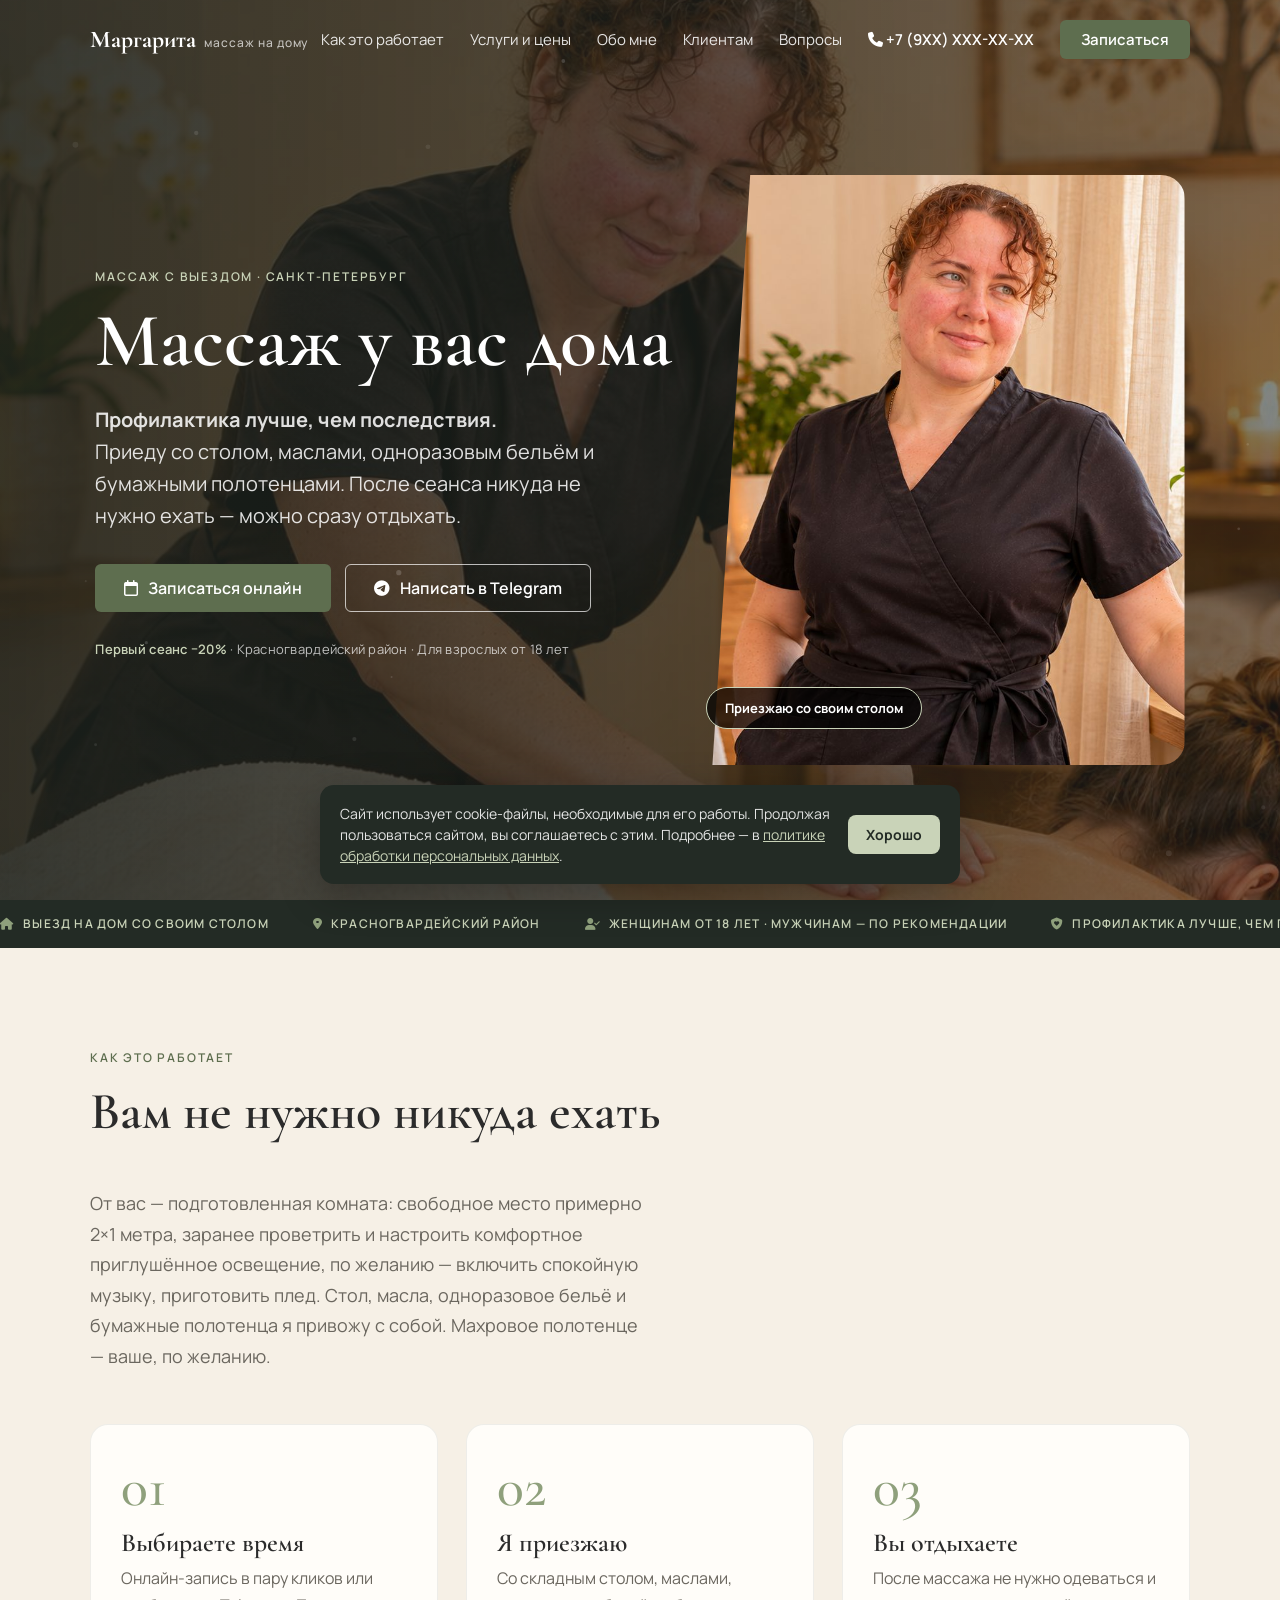
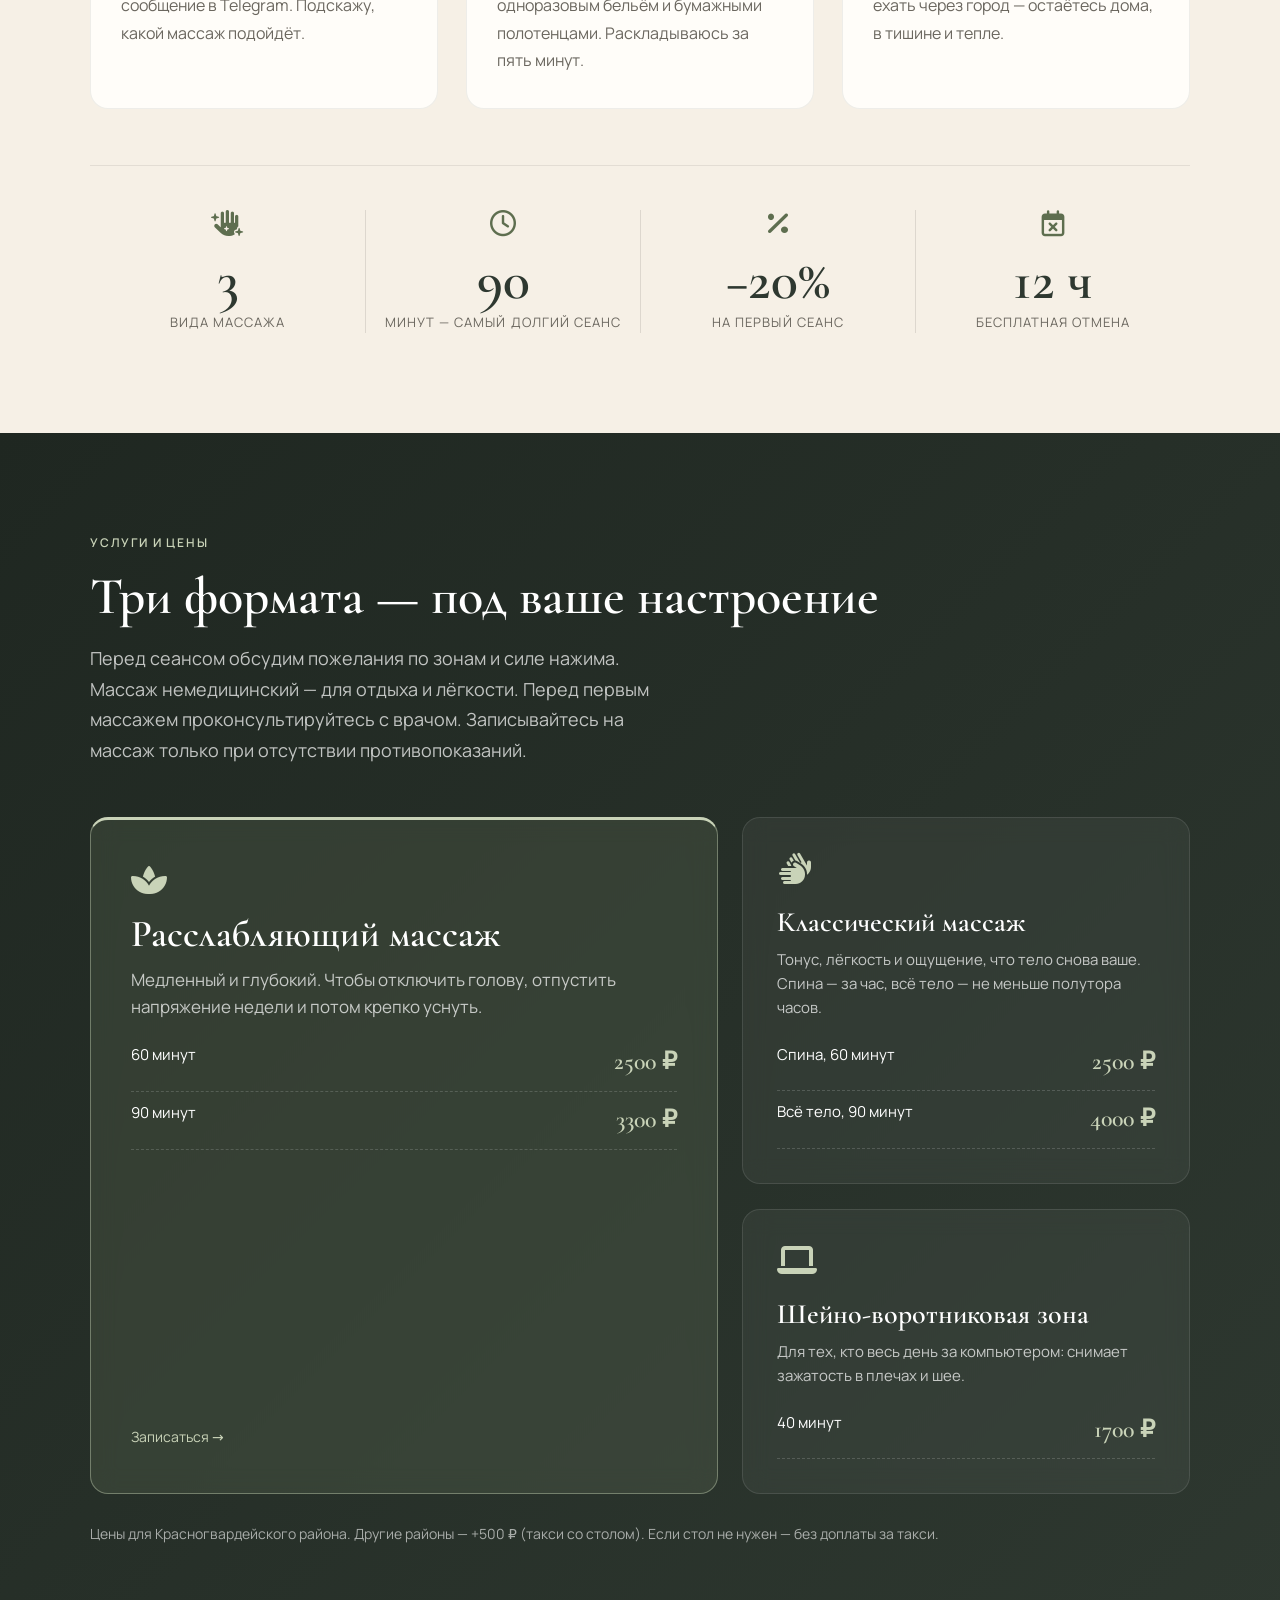
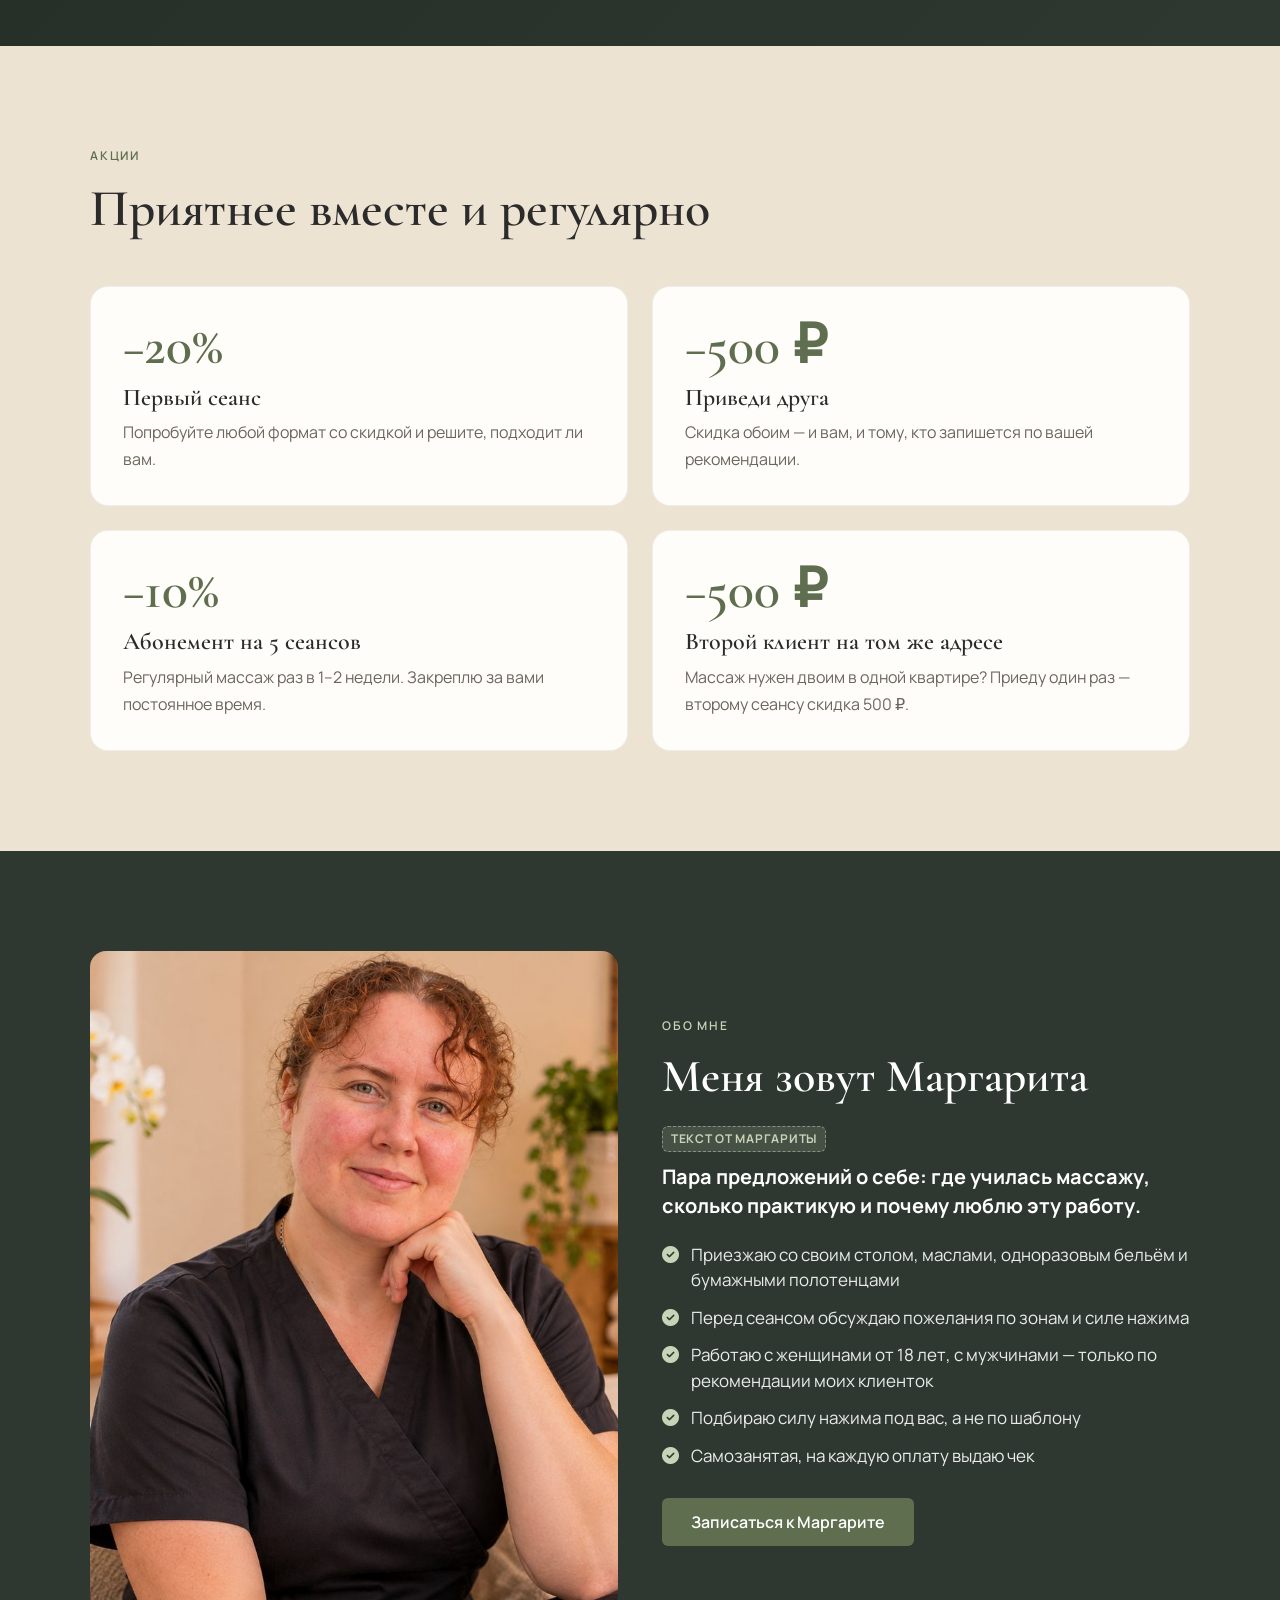
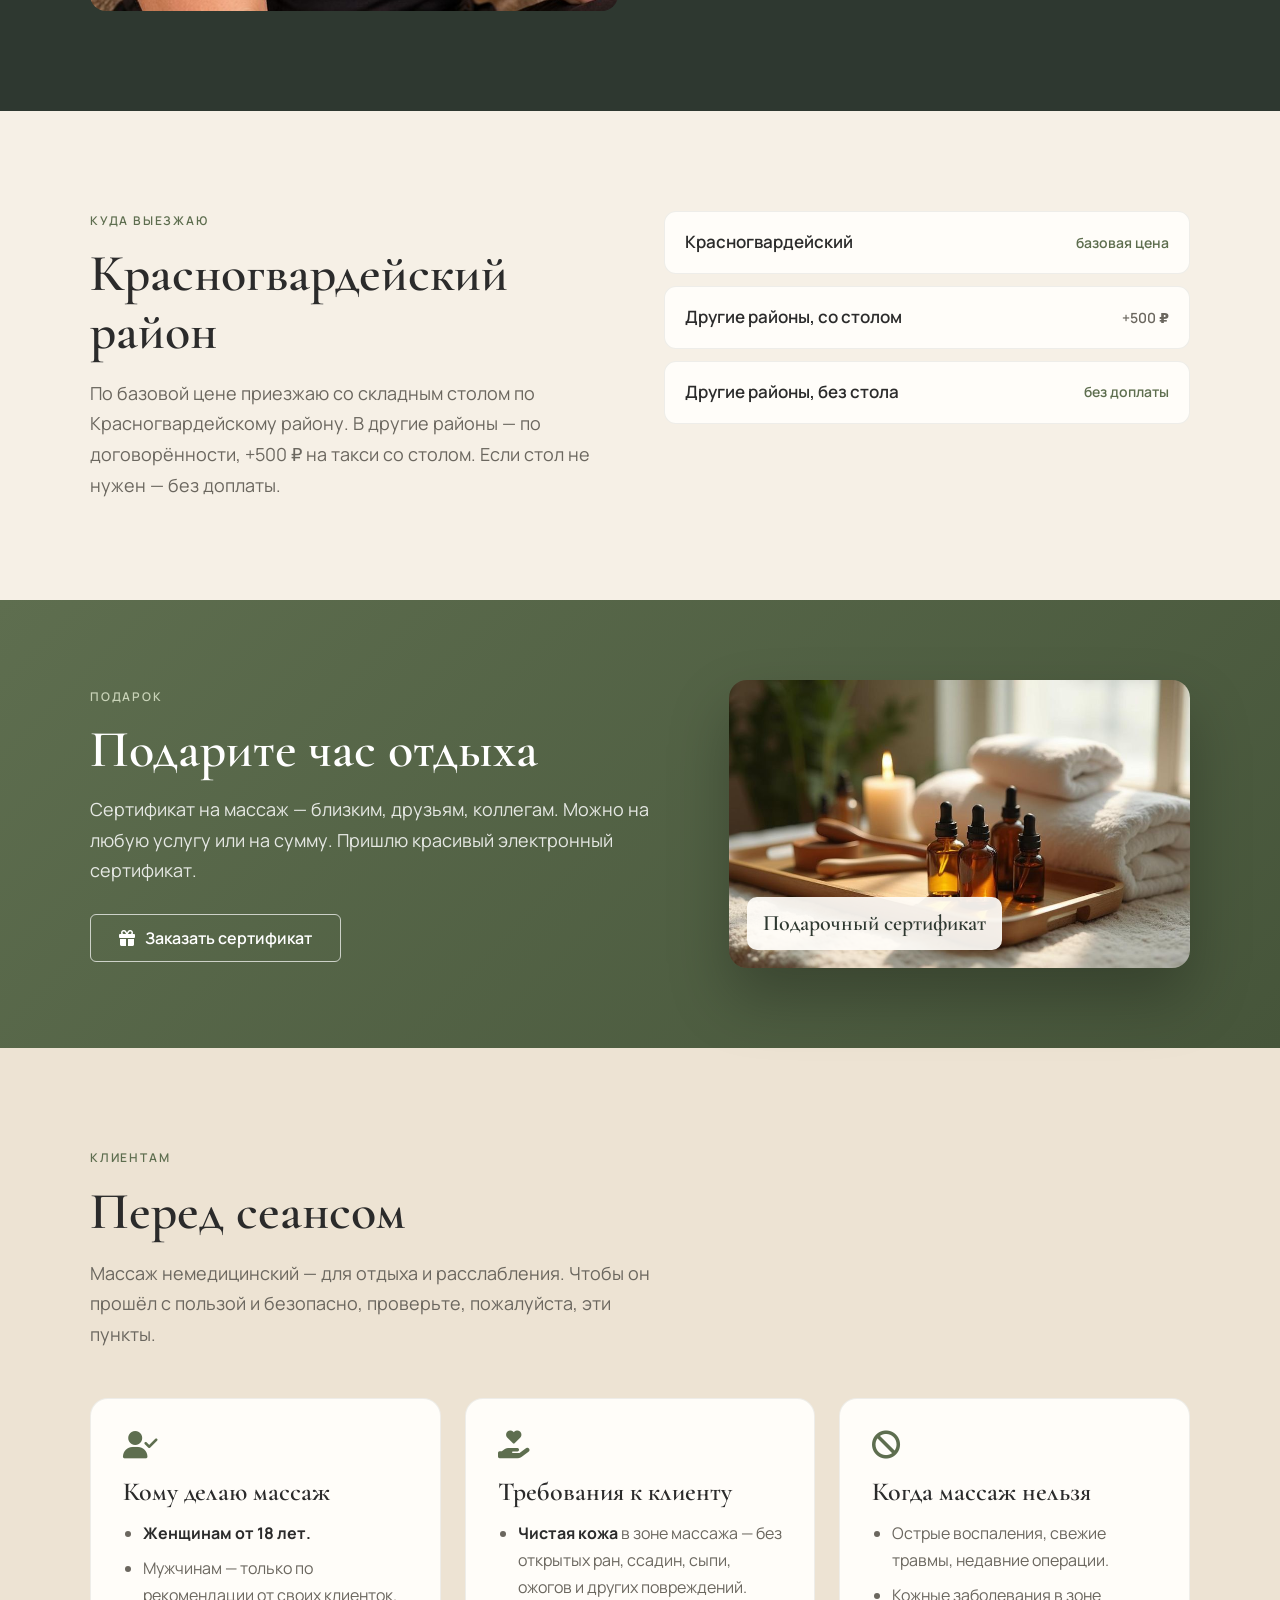
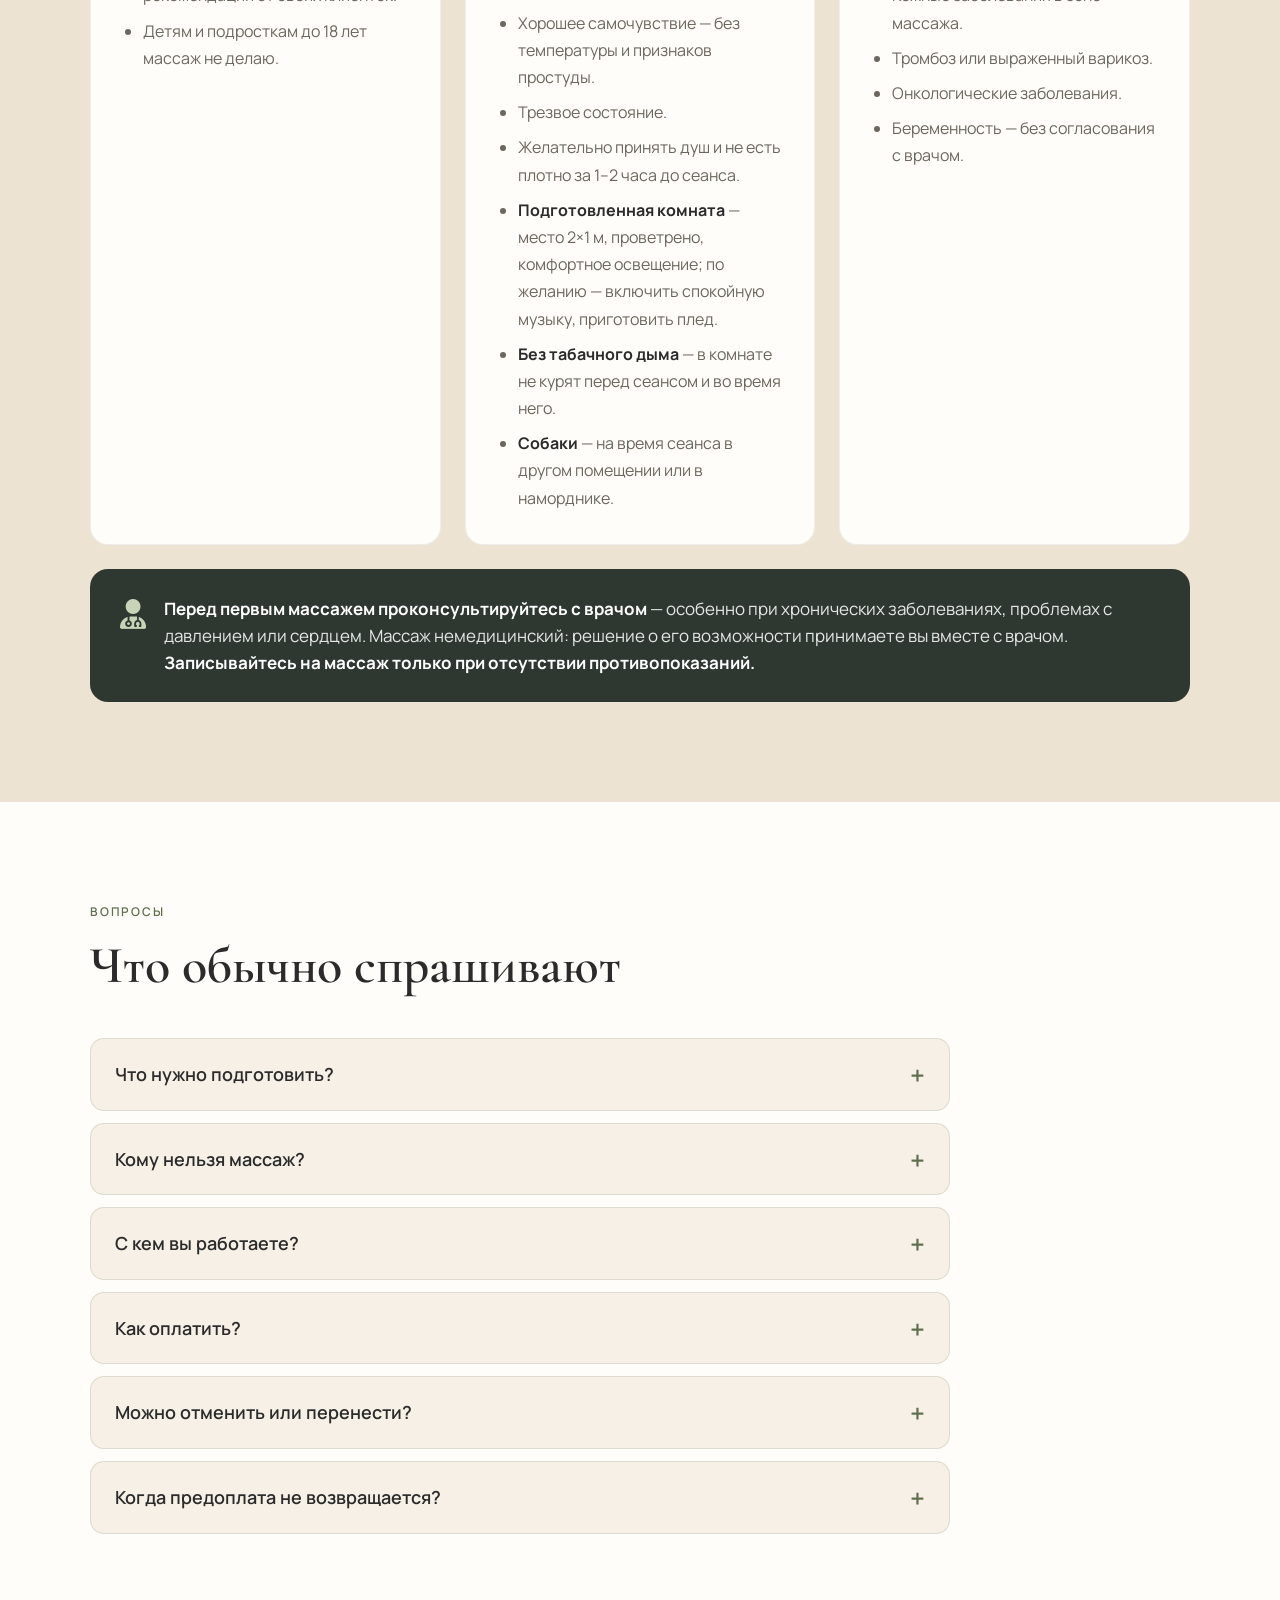
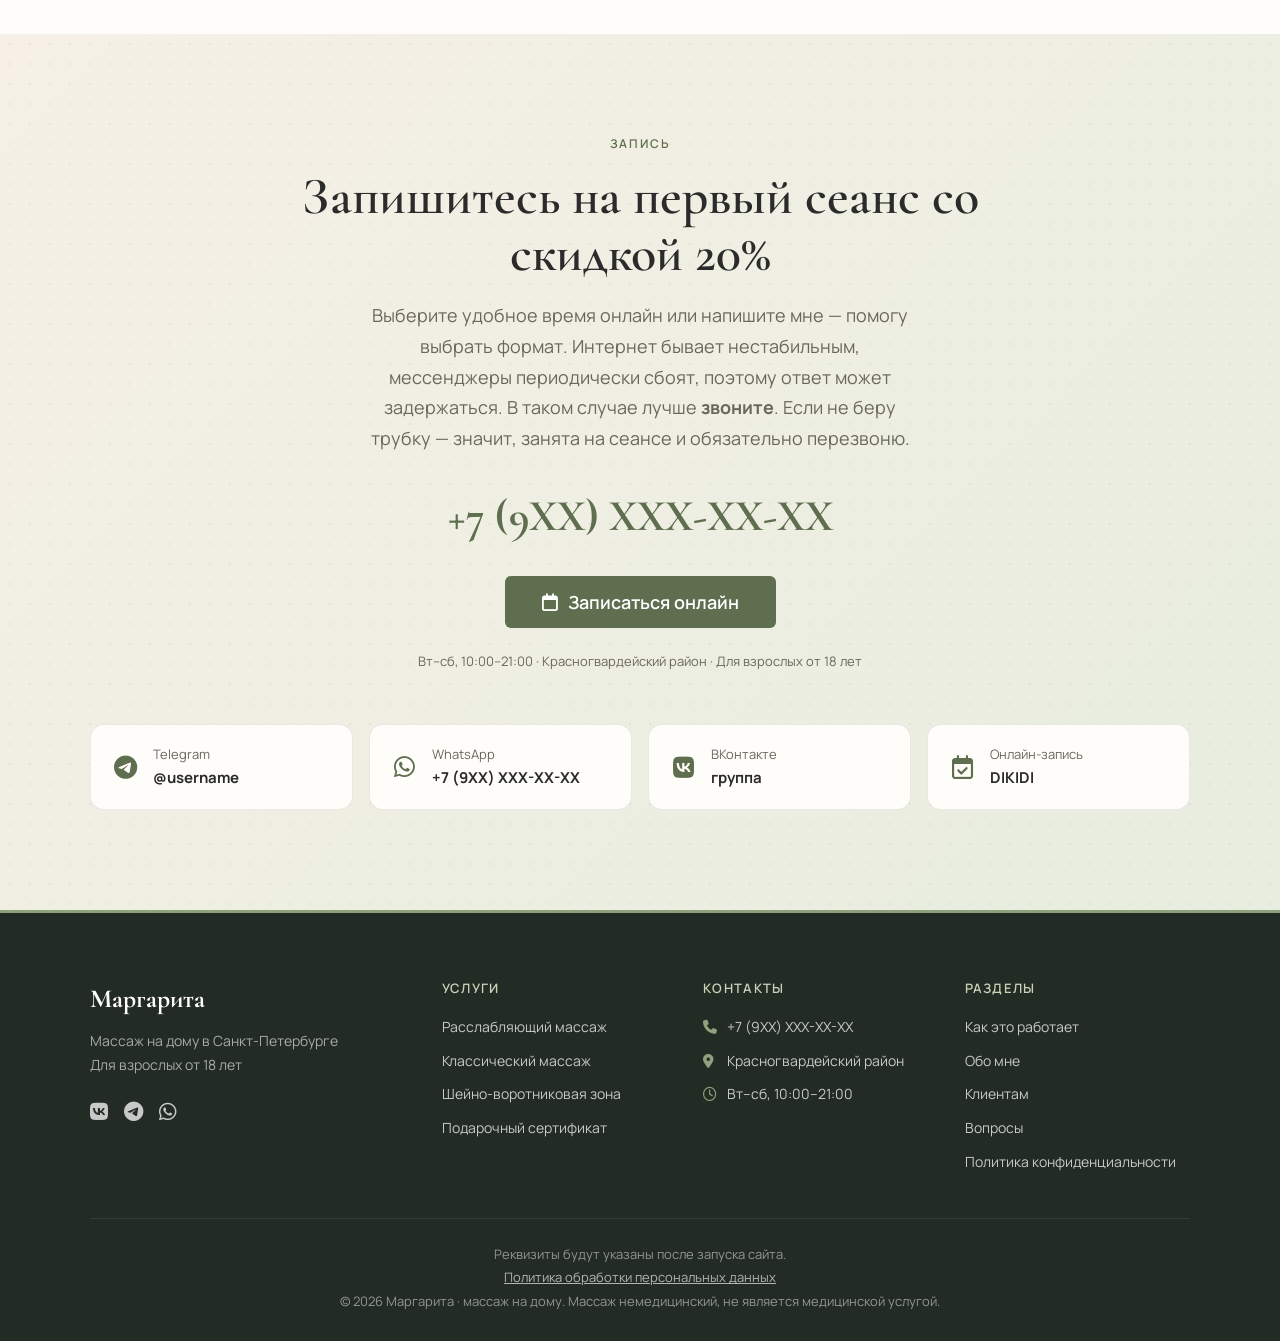
==== commit 4f343112: "Правки Маргариты: предоплата 500 ₽ и условия невозврата, только Красногвардейский район, без стола —" ====
--- a/index.html
+++ b/index.html
@@ -6,7 +6,7 @@
 <!-- демо: убрать noindex при запуске -->
 <meta name="robots" content="noindex, nofollow">
 <title>Массаж на дому в Санкт-Петербурге — Маргарита, выезд в Красногвардейский район</title>
-<meta name="description" content="Классический, расслабляющий массаж и массаж шейно-воротниковой зоны с выездом на дом. Приеду со столом и всем необходимым. Красногвардейский район и рядом, для взрослых от 18 лет. От 1700 ₽, первый сеанс −20%.">
+<meta name="description" content="Классический, расслабляющий массаж и массаж шейно-воротниковой зоны с выездом на дом. Приеду со столом и всем необходимым. Красногвардейский район, для взрослых от 18 лет. От 1700 ₽, первый сеанс −20%.">
 <link rel="icon" href="data:image/svg+xml,%3Csvg xmlns='http://www.w3.org/2000/svg' viewBox='0 0 64 64'%3E%3Crect width='64' height='64' rx='14' fill='%232E3830'/%3E%3Ctext x='32' y='44' font-size='34' text-anchor='middle' fill='%23C9D3B8' font-family='serif'%3EМ%3C/text%3E%3C/svg%3E">
 <link rel="stylesheet" href="assets/css/fonts.css">
 <link rel="stylesheet" href="assets/css/fontawesome.css">
@@ -321,13 +321,13 @@
     <div>
       <span class="eyebrow">Массаж с выездом · Санкт-Петербург</span>
       <h1 data-splitting>Массаж у вас дома</h1>
-      <p class="sub">Приеду со столом, маслами, одноразовым бельём и бумажными полотенцами. После сеанса никуда не нужно ехать — можно сразу отдыхать.</p>
+      <p class="sub"><b>Профилактика лучше, чем последствия.</b><br>Приеду со столом, маслами, одноразовым бельём и бумажными полотенцами. После сеанса никуда не нужно ехать — можно сразу отдыхать.</p>
       <div class="hero-actions">
         <a class="btn btn-primary" href="#contacts"><i class="fa-regular fa-calendar"></i> Записаться онлайн</a>
         <!-- TODO: ссылка на Telegram -->
         <a class="btn btn-ghost" href="#contacts"><i class="fa-brands fa-telegram"></i> Написать в Telegram</a>
       </div>
-      <p class="proof"><b>Первый сеанс −20%</b> · Красногвардейский район и рядом · Для взрослых от 18 лет</p>
+      <p class="proof"><b>Первый сеанс −20%</b> · Красногвардейский район · Для взрослых от 18 лет</p>
     </div>
     <div class="hero-panel" aria-hidden="true">
       <div class="img"></div>
@@ -340,16 +340,18 @@
   <div class="strip-track">
     <div class="strip-group">
       <span><i class="fa-solid fa-house"></i>Выезд на дом со своим столом</span>
-      <span><i class="fa-solid fa-location-dot"></i>Красногвардейский район и рядом</span>
-      <span><i class="fa-solid fa-user-check"></i>Мужчинам и женщинам от 18 лет</span>
+      <span><i class="fa-solid fa-location-dot"></i>Красногвардейский район</span>
+      <span><i class="fa-solid fa-user-check"></i>Женщинам от 18 лет · мужчинам — по рекомендации</span>
+      <span><i class="fa-solid fa-shield-heart"></i>Профилактика лучше, чем последствия</span>
       <span><i class="fa-regular fa-clock"></i>Вт–сб, 10:00–21:00</span>
       <span><i class="fa-solid fa-gift"></i>Первый сеанс −20%</span>
       <span><i class="fa-solid fa-receipt"></i>Самозанятая, выдаю чек</span>
     </div>
     <div class="strip-group" aria-hidden="true">
       <span><i class="fa-solid fa-house"></i>Выезд на дом со своим столом</span>
-      <span><i class="fa-solid fa-location-dot"></i>Красногвардейский район и рядом</span>
-      <span><i class="fa-solid fa-user-check"></i>Мужчинам и женщинам от 18 лет</span>
+      <span><i class="fa-solid fa-location-dot"></i>Красногвардейский район</span>
+      <span><i class="fa-solid fa-user-check"></i>Женщинам от 18 лет · мужчинам — по рекомендации</span>
+      <span><i class="fa-solid fa-shield-heart"></i>Профилактика лучше, чем последствия</span>
       <span><i class="fa-regular fa-clock"></i>Вт–сб, 10:00–21:00</span>
       <span><i class="fa-solid fa-gift"></i>Первый сеанс −20%</span>
       <span><i class="fa-solid fa-receipt"></i>Самозанятая, выдаю чек</span>
@@ -426,7 +428,7 @@
         </ul>
       </article>
     </div>
-    <p class="svc-note">Цены для Красногвардейского района и соседних. Дальние районы — +500 ₽ (такси со столом).</p>
+    <p class="svc-note">Цены для Красногвардейского района. Другие районы — +500 ₽ (такси со столом). Если стол не нужен — без доплаты за такси.</p>
   </div>
 </section>
 
@@ -470,7 +472,7 @@
       <ul class="checks">
         <li data-aos="fade-left" data-aos-delay="100"><i class="fa-solid fa-circle-check"></i>Приезжаю со своим столом, маслами, одноразовым бельём и бумажными полотенцами</li>
         <li data-aos="fade-left" data-aos-delay="200"><i class="fa-solid fa-circle-check"></i>Перед сеансом обсуждаю пожелания по зонам и силе нажима</li>
-        <li data-aos="fade-left" data-aos-delay="300"><i class="fa-solid fa-circle-check"></i>Работаю со взрослыми от 18 лет — с мужчинами и с женщинами</li>
+        <li data-aos="fade-left" data-aos-delay="300"><i class="fa-solid fa-circle-check"></i>Работаю с женщинами от 18 лет, с мужчинами — только по рекомендации моих клиенток</li>
         <li data-aos="fade-left" data-aos-delay="400"><i class="fa-solid fa-circle-check"></i>Подбираю силу нажима под вас, а не по шаблону</li>
         <li data-aos="fade-left" data-aos-delay="500"><i class="fa-solid fa-circle-check"></i>Самозанятая, на каждую оплату выдаю чек</li>
       </ul>
@@ -485,15 +487,13 @@
   <div class="wrap zone-grid">
     <div>
       <span class="eyebrow">Куда выезжаю</span>
-      <h2 class="h2">Красногвардейский район и рядом</h2>
-      <p class="lead">Приезжаю со складным столом в Красногвардейский и соседние районы. Другие районы — по договорённости, +500 ₽.</p>
+      <h2 class="h2">Красногвардейский район</h2>
+      <p class="lead">По базовой цене приезжаю со складным столом по Красногвардейскому району. В другие районы — по договорённости, +500 ₽ на такси со столом. Если стол не нужен — без доплаты.</p>
     </div>
     <ul class="zone-list" data-aos="fade-up">
       <li><span>Красногвардейский</span><em>базовая цена</em></li>
-      <li><span>Калининский</span><em>базовая цена</em></li>
-      <li><span>Невский</span><em>базовая цена</em></li>
-      <li><span>Охта</span><em>базовая цена</em></li>
-      <li class="zone-far"><span>Другие районы</span><em>+500 ₽</em></li>
+      <li class="zone-far"><span>Другие районы, со столом</span><em>+500 ₽</em></li>
+      <li><span>Другие районы, без стола</span><em>без доплаты</em></li>
     </ul>
   </div>
 </section>
@@ -521,7 +521,8 @@
         <i class="ic fa-solid fa-user-check"></i>
         <h3>Кому делаю массаж</h3>
         <ul>
-          <li><b>Взрослым от 18 лет</b> — мужчинам и женщинам.</li>
+          <li><b>Женщинам от 18 лет.</b></li>
+          <li>Мужчинам — только по рекомендации от своих клиенток.</li>
           <li>Детям и подросткам до 18 лет массаж не делаю.</li>
         </ul>
       </article>
@@ -564,9 +565,18 @@
     <div class="faq-list">
       <details><summary>Что нужно подготовить?</summary><p>Комнату: свободное место примерно 2×1 метра, заранее проветрить и настроить комфортное освещение — мягкий свет, без яркой люстры. По желанию можно включить спокойную музыку и приготовить плед. В комнате не должно быть табачного дыма, собак — в другое помещение или в намордник. Стол, масла, одноразовое бельё и бумажные полотенца я привезу. Махровое полотенце, если хотите, — ваше.</p></details>
       <details><summary>Кому нельзя массаж?</summary><p>Подробный список требований и противопоказаний — в разделе <a href="#clients">«Клиентам»</a>.</p></details>
-      <details><summary>С кем вы работаете?</summary><p>Со взрослыми от 18 лет — и с мужчинами, и с женщинами. Детям и подросткам массаж не делаю.</p></details>
-      <details><summary>Как оплатить?</summary><p>Наличными или переводом после сеанса. За первый выезд — предоплата 300–500 ₽, она входит в стоимость. Я самозанятая и выдаю чек.</p></details>
+      <details><summary>С кем вы работаете?</summary><p>С женщинами от 18 лет. Мужчин принимаю только по рекомендации от своих клиенток. Детям и подросткам массаж не делаю.</p></details>
+      <details><summary>Как оплатить?</summary><p>Наличными или переводом после сеанса. За первый выезд — предоплата 500 ₽, она входит в стоимость. Я самозанятая и выдаю чек.</p></details>
       <details><summary>Можно отменить или перенести?</summary><p>Да, бесплатно — если предупредите не позже чем за 12 часов.</p></details>
+      <details><summary>Когда предоплата не возвращается?</summary><p>Предоплата 500 ₽ не возвращается, если:</p><ul>
+        <li>сеанс отменён позже чем за 12 часов;</li>
+        <li>я приехала, а дверь не открывают и не отвечают на звонок в течение 15 минут;</li>
+        <li>собаку не убрали в другую комнату и на ней нет намордника;</li>
+        <li>в комнате накурено, душно или не проветрено;</li>
+        <li>клиент в нетрезвом состоянии;</li>
+        <li>в квартире посторонние, о которых не договаривались;</li>
+        <li>клиент ведёт себя неуважительно или намекает на услуги интимного характера.</li>
+      </ul><p>В этих случаях сеанс не начинается или прекращается.</p></details>
     </div>
   </div>
 </section>
@@ -575,14 +585,14 @@
   <div class="wrap">
     <span class="eyebrow">Запись</span>
     <h2 class="h2">Запишитесь на первый сеанс со скидкой 20%</h2>
-    <p class="lead">Выберите удобное время онлайн или напишите мне — отвечу в течение часа и помогу выбрать формат.</p>
+    <p class="lead">Выберите удобное время онлайн или напишите мне — помогу выбрать формат. Интернет бывает нестабильным, мессенджеры периодически сбоят, поэтому ответ может задержаться. В таком случае лучше <b>звоните</b>. Если не беру трубку — значит, занята на сеансе и обязательно перезвоню.</p>
     <!-- TODO: реальный телефон -->
     <a class="cta-phone" href="#contacts">+7 (9XX) XXX-XX-XX</a>
     <div class="cta-actions">
       <!-- TODO: ссылка DIKIDI -->
       <a class="btn btn-primary" href="#contacts"><i class="fa-regular fa-calendar"></i> Записаться онлайн</a>
     </div>
-    <p class="cta-note">Вт–сб, 10:00–21:00 · Красногвардейский район и рядом · Для взрослых от 18 лет</p>
+    <p class="cta-note">Вт–сб, 10:00–21:00 · Красногвардейский район · Для взрослых от 18 лет</p>
     <div class="contact-cards">
       <!-- TODO: реальные ссылки -->
       <a class="contact-card" href="#contacts"><i class="fa-brands fa-telegram"></i><div><span>Telegram</span><b>@username</b></div></a>
@@ -612,7 +622,7 @@
       </div>
       <div>
         <h4>Контакты</h4>
-        <ul><li><a href="#contacts"><i class="fa-solid fa-phone"></i>+7 (9XX) XXX-XX-XX</a></li><li><i class="fa-solid fa-location-dot"></i>Красногвардейский район и рядом</li><li><i class="fa-regular fa-clock"></i>Вт–сб, 10:00–21:00</li></ul>
+        <ul><li><a href="#contacts"><i class="fa-solid fa-phone"></i>+7 (9XX) XXX-XX-XX</a></li><li><i class="fa-solid fa-location-dot"></i>Красногвардейский район</li><li><i class="fa-regular fa-clock"></i>Вт–сб, 10:00–21:00</li></ul>
       </div>
       <div>
         <h4>Разделы</h4>
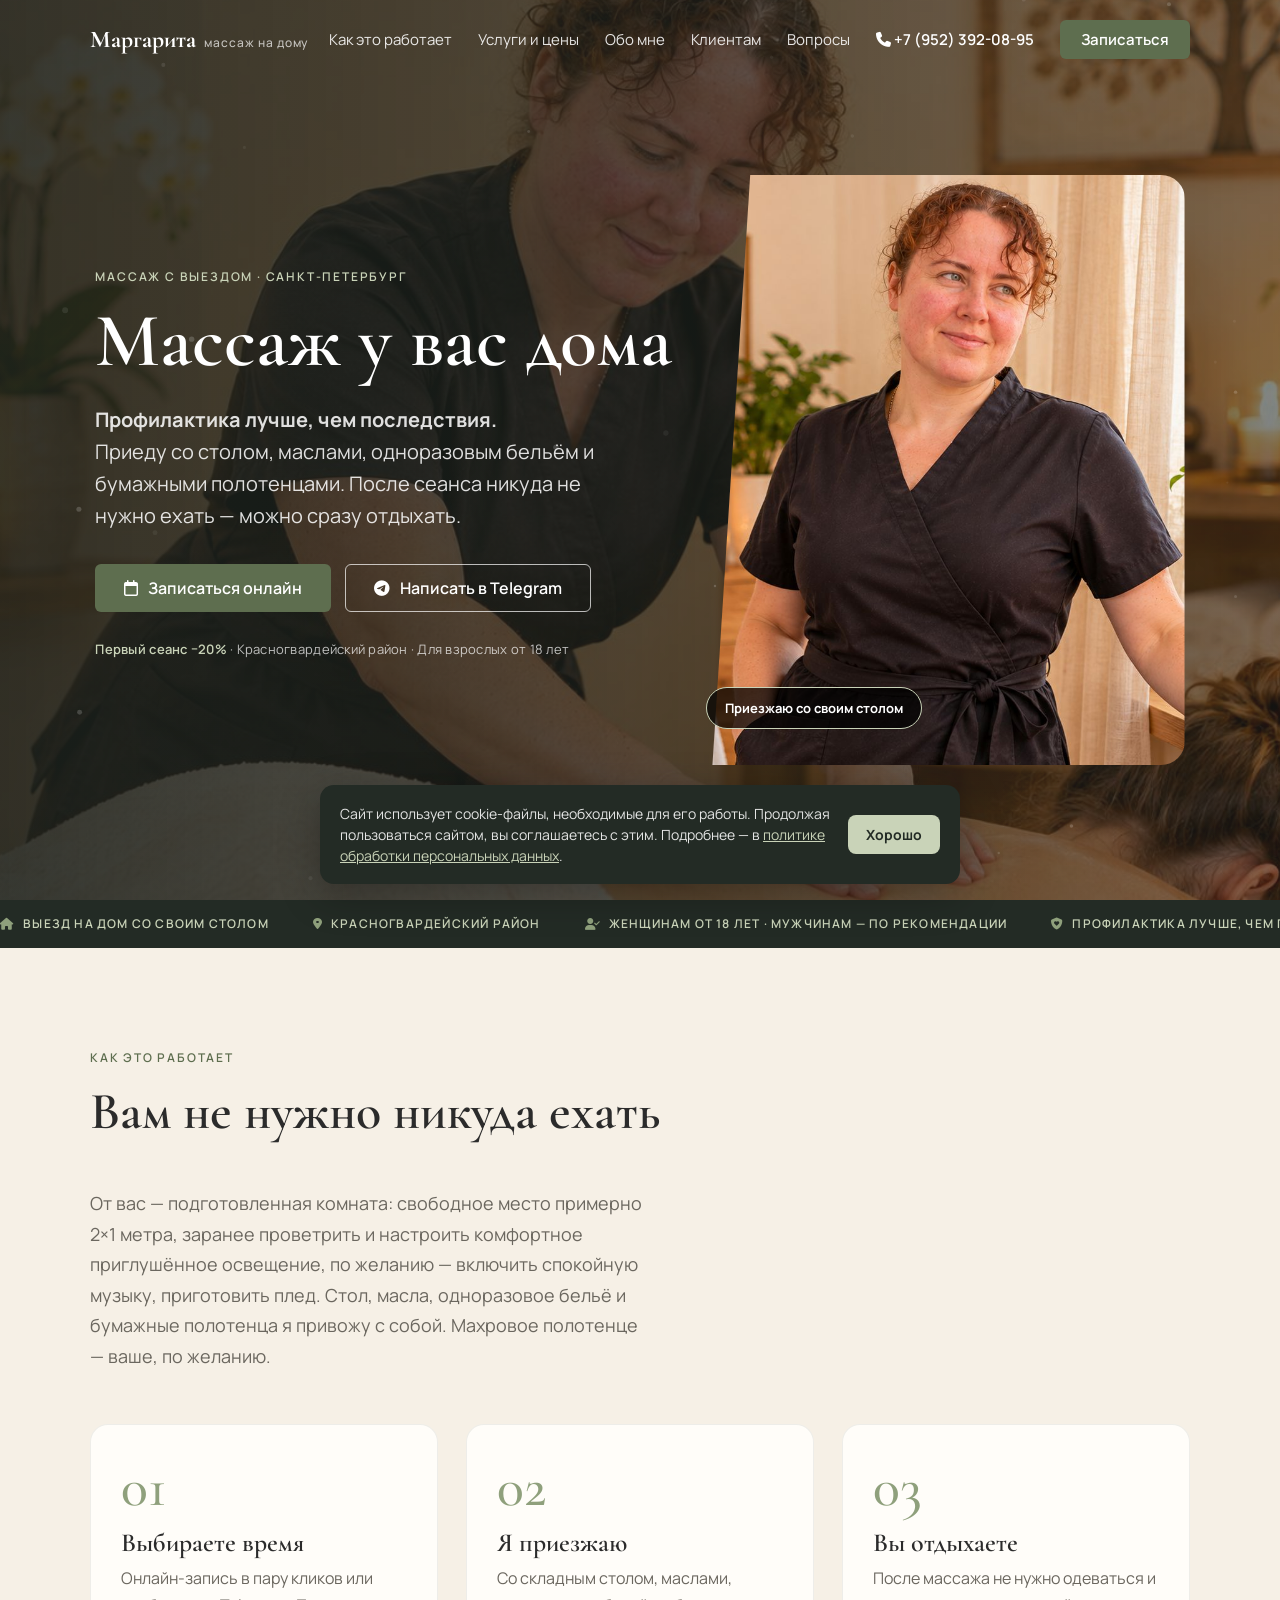
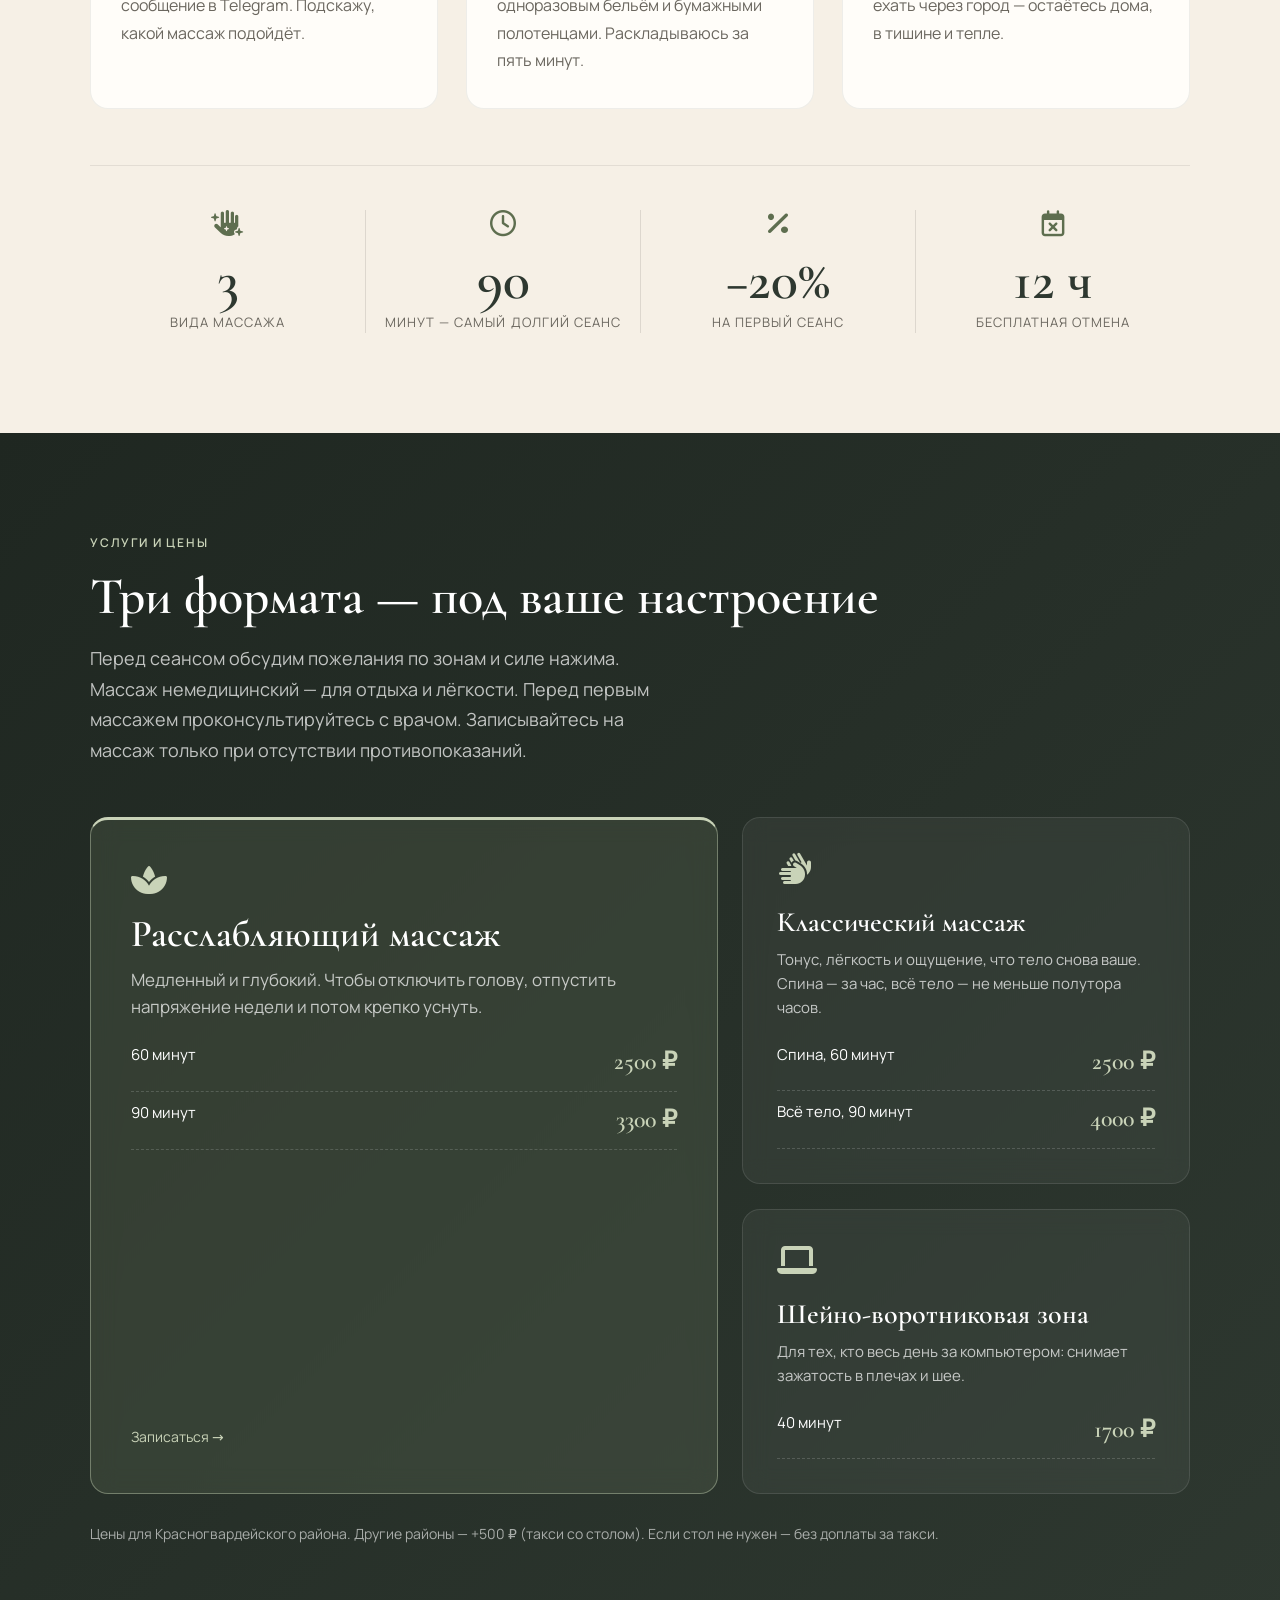
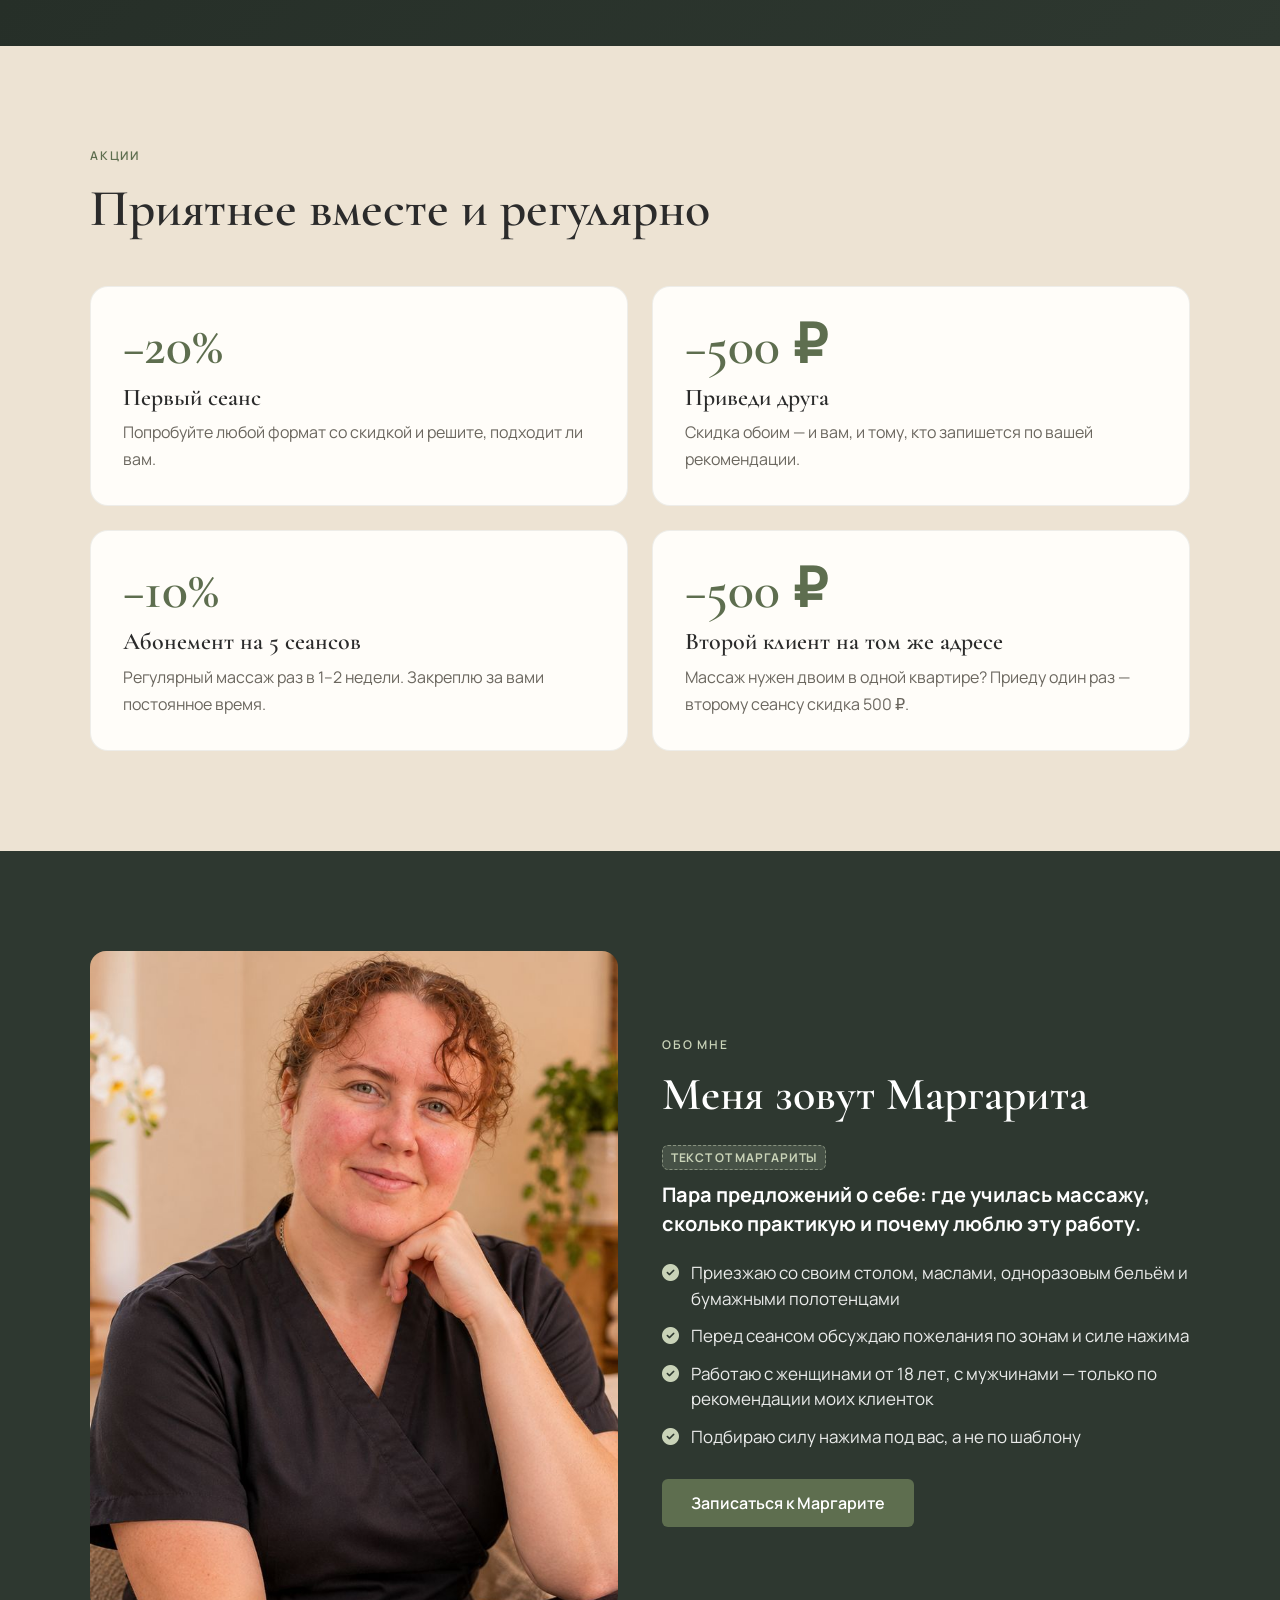
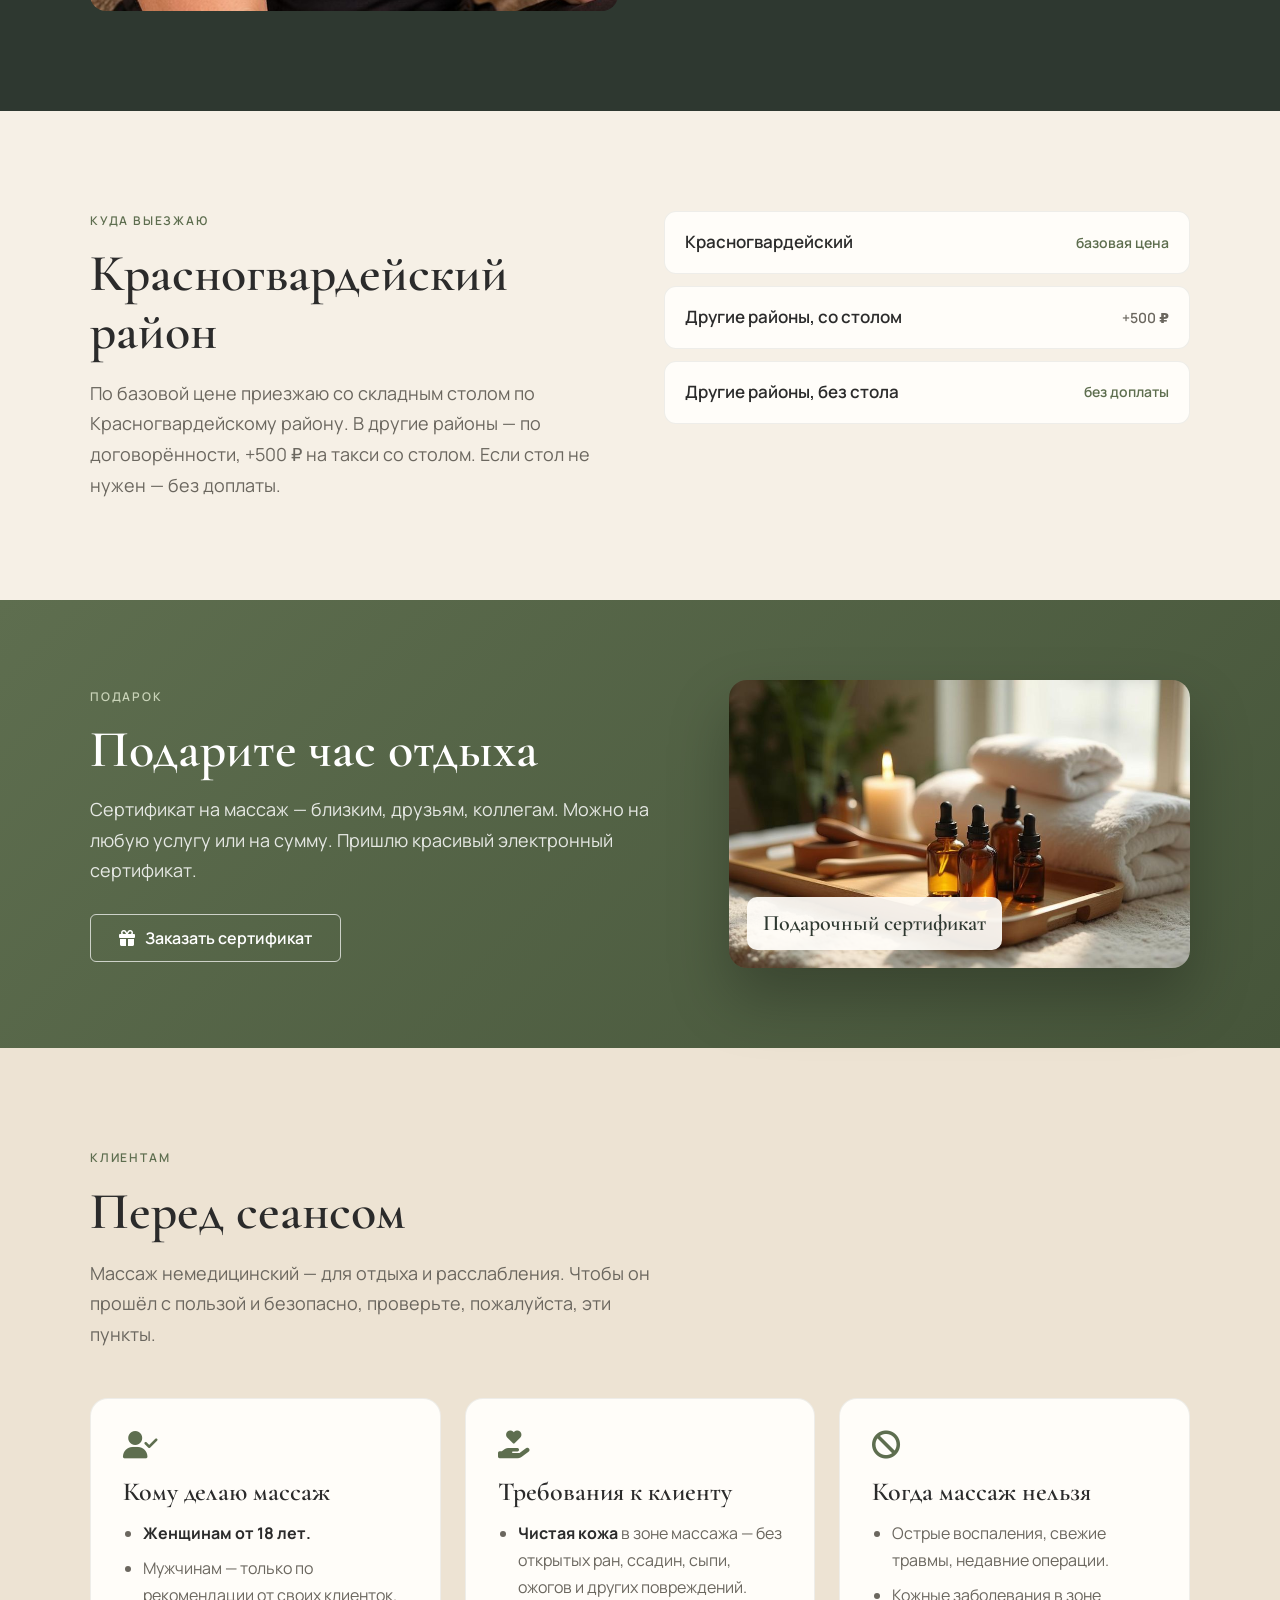
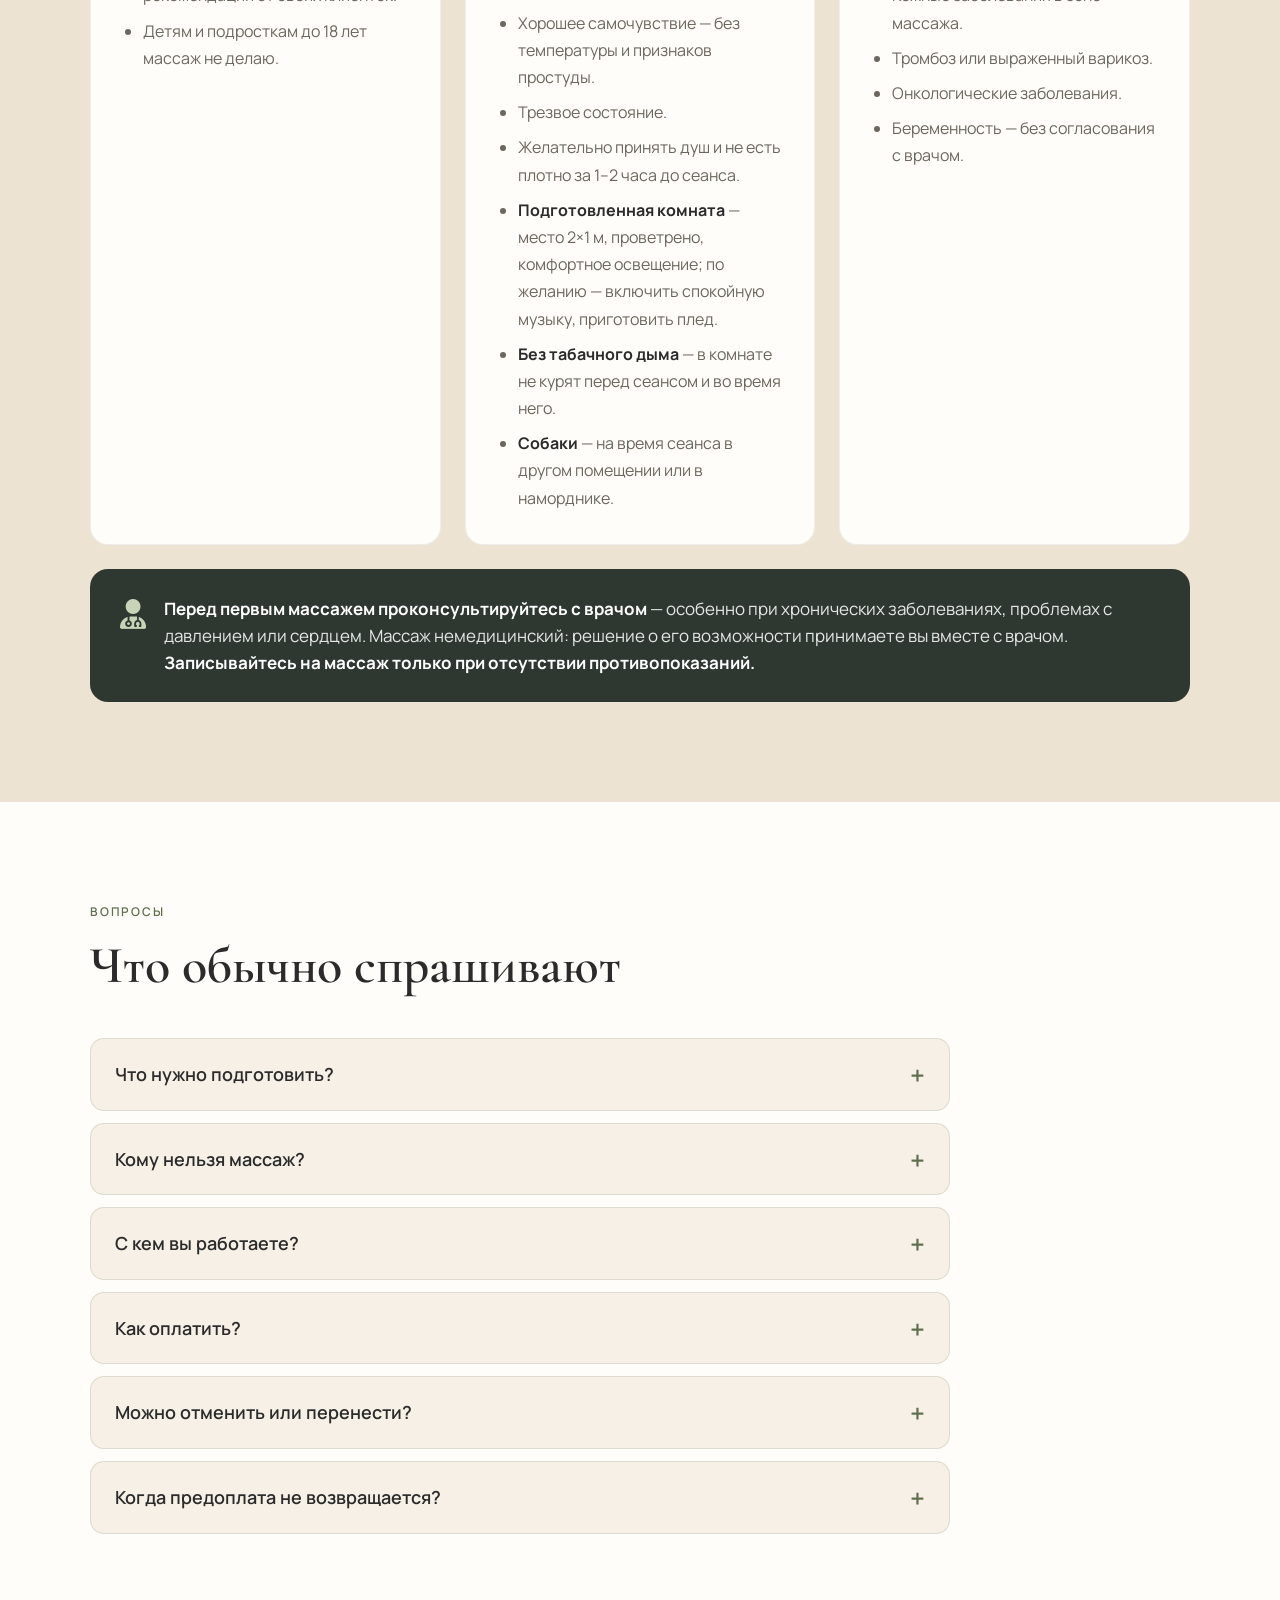
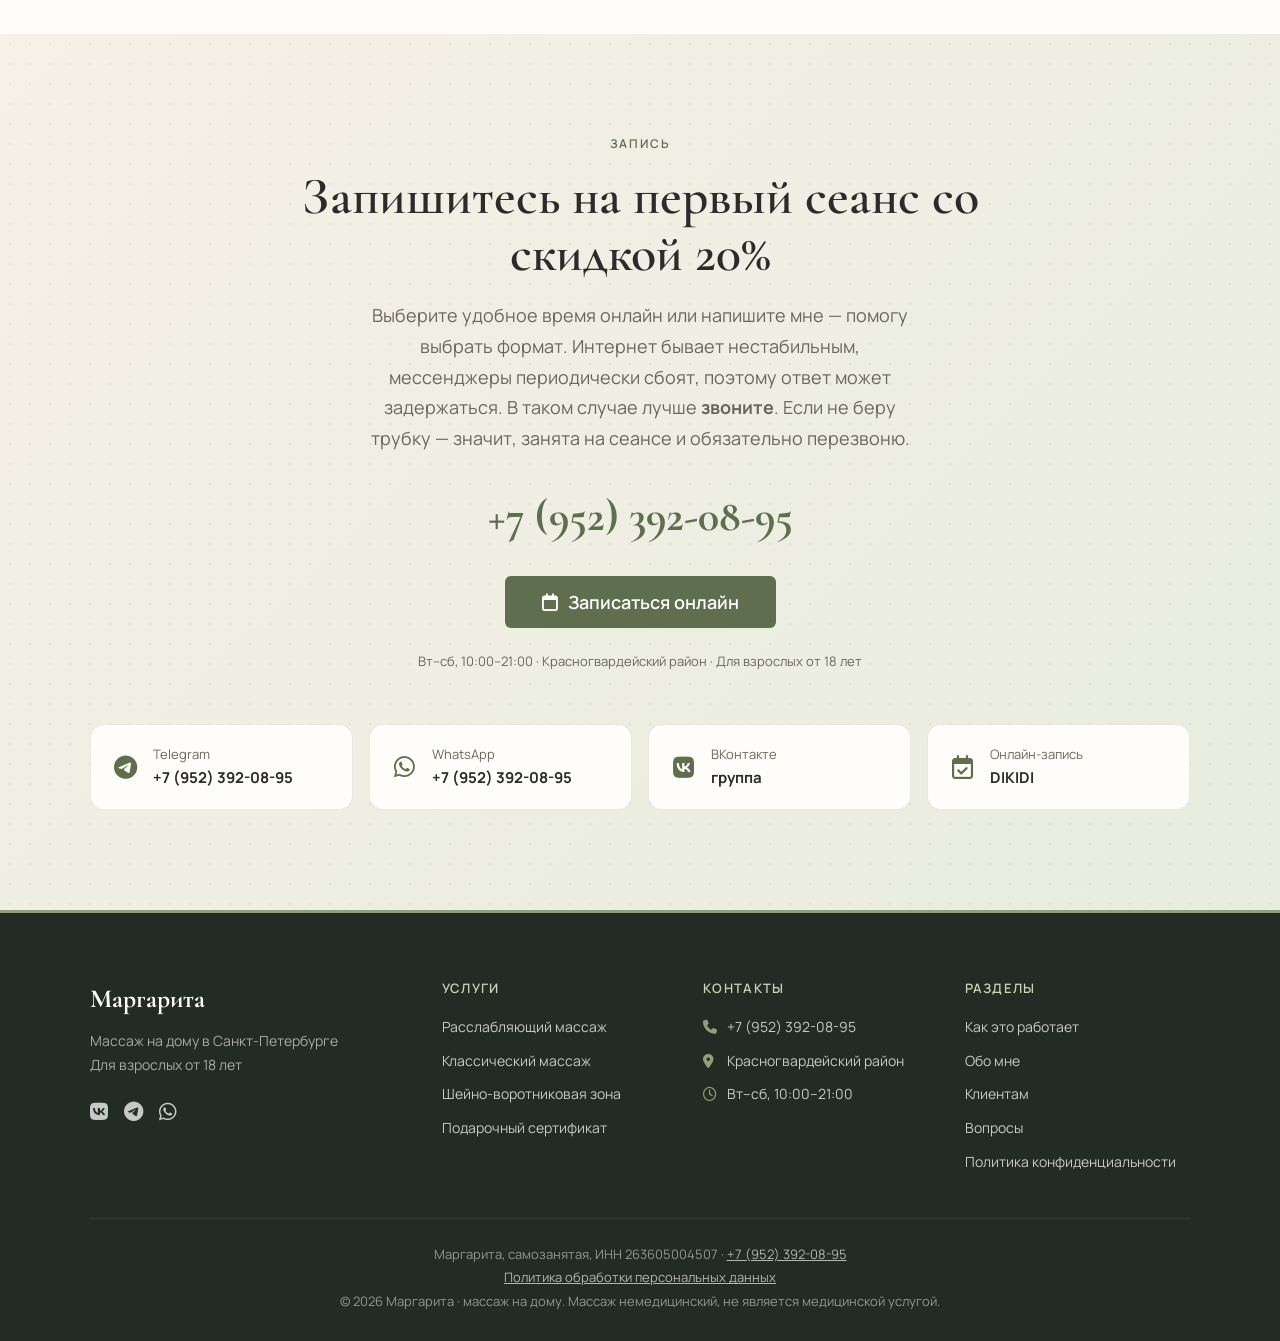
==== commit 2af43cb5: "Контакты: телефон, Telegram, WhatsApp, ИНН; без упоминания чеков; только Красногвардейский район Co-" ====
--- a/index.html
+++ b/index.html
@@ -18,10 +18,9 @@
   "name": "Маргарита · массаж на дому",
   "description": "Немедицинский массаж с выездом на дом: классический, расслабляющий, шейно-воротниковая зона. Для взрослых от 18 лет.",
   "areaServed": [
-    {"@type": "AdministrativeArea", "name": "Красногвардейский район, Санкт-Петербург"},
-    {"@type": "AdministrativeArea", "name": "Калининский район, Санкт-Петербург"},
-    {"@type": "AdministrativeArea", "name": "Невский район, Санкт-Петербург"}
+    {"@type": "AdministrativeArea", "name": "Красногвардейский район, Санкт-Петербург"}
   ],
+  "telephone": "+79523920895",
   "priceRange": "1700–4500 ₽",
   "openingHours": "Tu-Sa 10:00-21:00"
 }
@@ -297,8 +296,7 @@
       <a class="link" href="#about">Обо мне</a>
       <a class="link" href="#clients">Клиентам</a>
       <a class="link" href="#faq">Вопросы</a>
-      <!-- TODO: реальный телефон -->
-      <a class="phone-link" href="#contacts"><i class="fa-solid fa-phone"></i> +7 (9XX) XXX-XX-XX</a>
+      <a class="phone-link" href="tel:+79523920895"><i class="fa-solid fa-phone"></i> +7 (952) 392-08-95</a>
       <!-- TODO: ссылка DIKIDI -->
       <a class="btn btn-primary" href="#contacts">Записаться</a>
     </nav>
@@ -324,8 +322,7 @@
       <p class="sub"><b>Профилактика лучше, чем последствия.</b><br>Приеду со столом, маслами, одноразовым бельём и бумажными полотенцами. После сеанса никуда не нужно ехать — можно сразу отдыхать.</p>
       <div class="hero-actions">
         <a class="btn btn-primary" href="#contacts"><i class="fa-regular fa-calendar"></i> Записаться онлайн</a>
-        <!-- TODO: ссылка на Telegram -->
-        <a class="btn btn-ghost" href="#contacts"><i class="fa-brands fa-telegram"></i> Написать в Telegram</a>
+        <a class="btn btn-ghost" href="https://t.me/+79523920895" target="_blank" rel="noopener"><i class="fa-brands fa-telegram"></i> Написать в Telegram</a>
       </div>
       <p class="proof"><b>Первый сеанс −20%</b> · Красногвардейский район · Для взрослых от 18 лет</p>
     </div>
@@ -345,7 +342,6 @@
       <span><i class="fa-solid fa-shield-heart"></i>Профилактика лучше, чем последствия</span>
       <span><i class="fa-regular fa-clock"></i>Вт–сб, 10:00–21:00</span>
       <span><i class="fa-solid fa-gift"></i>Первый сеанс −20%</span>
-      <span><i class="fa-solid fa-receipt"></i>Самозанятая, выдаю чек</span>
     </div>
     <div class="strip-group" aria-hidden="true">
       <span><i class="fa-solid fa-house"></i>Выезд на дом со своим столом</span>
@@ -354,7 +350,6 @@
       <span><i class="fa-solid fa-shield-heart"></i>Профилактика лучше, чем последствия</span>
       <span><i class="fa-regular fa-clock"></i>Вт–сб, 10:00–21:00</span>
       <span><i class="fa-solid fa-gift"></i>Первый сеанс −20%</span>
-      <span><i class="fa-solid fa-receipt"></i>Самозанятая, выдаю чек</span>
     </div>
   </div>
 </div>
@@ -474,7 +469,6 @@
         <li data-aos="fade-left" data-aos-delay="200"><i class="fa-solid fa-circle-check"></i>Перед сеансом обсуждаю пожелания по зонам и силе нажима</li>
         <li data-aos="fade-left" data-aos-delay="300"><i class="fa-solid fa-circle-check"></i>Работаю с женщинами от 18 лет, с мужчинами — только по рекомендации моих клиенток</li>
         <li data-aos="fade-left" data-aos-delay="400"><i class="fa-solid fa-circle-check"></i>Подбираю силу нажима под вас, а не по шаблону</li>
-        <li data-aos="fade-left" data-aos-delay="500"><i class="fa-solid fa-circle-check"></i>Самозанятая, на каждую оплату выдаю чек</li>
       </ul>
       <a class="btn btn-primary" href="#contacts">Записаться к Маргарите</a>
     </div>
@@ -504,8 +498,7 @@
       <span class="eyebrow" style="color:var(--accent-light)">Подарок</span>
       <h2 class="h2">Подарите час отдыха</h2>
       <p>Сертификат на массаж — близким, друзьям, коллегам. Можно на любую услугу или на сумму. Пришлю красивый электронный сертификат.</p>
-      <!-- TODO: ссылка на Telegram -->
-      <a class="btn btn-ghost" href="#contacts" style="margin-top:28px"><i class="fa-solid fa-gift"></i> Заказать сертификат</a>
+      <a class="btn btn-ghost" href="https://t.me/+79523920895" target="_blank" rel="noopener" style="margin-top:28px"><i class="fa-solid fa-gift"></i> Заказать сертификат</a>
     </div>
     <div class="gift-card" role="img" aria-label="Полотенце, масло и свеча — подарочный сертификат на массаж"></div>
   </div>
@@ -566,7 +559,7 @@
       <details><summary>Что нужно подготовить?</summary><p>Комнату: свободное место примерно 2×1 метра, заранее проветрить и настроить комфортное освещение — мягкий свет, без яркой люстры. По желанию можно включить спокойную музыку и приготовить плед. В комнате не должно быть табачного дыма, собак — в другое помещение или в намордник. Стол, масла, одноразовое бельё и бумажные полотенца я привезу. Махровое полотенце, если хотите, — ваше.</p></details>
       <details><summary>Кому нельзя массаж?</summary><p>Подробный список требований и противопоказаний — в разделе <a href="#clients">«Клиентам»</a>.</p></details>
       <details><summary>С кем вы работаете?</summary><p>С женщинами от 18 лет. Мужчин принимаю только по рекомендации от своих клиенток. Детям и подросткам массаж не делаю.</p></details>
-      <details><summary>Как оплатить?</summary><p>Наличными или переводом после сеанса. За первый выезд — предоплата 500 ₽, она входит в стоимость. Я самозанятая и выдаю чек.</p></details>
+      <details><summary>Как оплатить?</summary><p>Наличными или переводом после сеанса. За первый выезд — предоплата 500 ₽, она входит в стоимость.</p></details>
       <details><summary>Можно отменить или перенести?</summary><p>Да, бесплатно — если предупредите не позже чем за 12 часов.</p></details>
       <details><summary>Когда предоплата не возвращается?</summary><p>Предоплата 500 ₽ не возвращается, если:</p><ul>
         <li>сеанс отменён позже чем за 12 часов;</li>
@@ -586,17 +579,16 @@
     <span class="eyebrow">Запись</span>
     <h2 class="h2">Запишитесь на первый сеанс со скидкой 20%</h2>
     <p class="lead">Выберите удобное время онлайн или напишите мне — помогу выбрать формат. Интернет бывает нестабильным, мессенджеры периодически сбоят, поэтому ответ может задержаться. В таком случае лучше <b>звоните</b>. Если не беру трубку — значит, занята на сеансе и обязательно перезвоню.</p>
-    <!-- TODO: реальный телефон -->
-    <a class="cta-phone" href="#contacts">+7 (9XX) XXX-XX-XX</a>
+    <a class="cta-phone" href="tel:+79523920895">+7 (952) 392-08-95</a>
     <div class="cta-actions">
       <!-- TODO: ссылка DIKIDI -->
       <a class="btn btn-primary" href="#contacts"><i class="fa-regular fa-calendar"></i> Записаться онлайн</a>
     </div>
     <p class="cta-note">Вт–сб, 10:00–21:00 · Красногвардейский район · Для взрослых от 18 лет</p>
     <div class="contact-cards">
-      <!-- TODO: реальные ссылки -->
-      <a class="contact-card" href="#contacts"><i class="fa-brands fa-telegram"></i><div><span>Telegram</span><b>@username</b></div></a>
-      <a class="contact-card" href="#contacts"><i class="fa-brands fa-whatsapp"></i><div><span>WhatsApp</span><b>+7 (9XX) XXX-XX-XX</b></div></a>
+      <a class="contact-card" href="https://t.me/+79523920895" target="_blank" rel="noopener"><i class="fa-brands fa-telegram"></i><div><span>Telegram</span><b>+7 (952) 392-08-95</b></div></a>
+      <a class="contact-card" href="https://wa.me/79523920895" target="_blank" rel="noopener"><i class="fa-brands fa-whatsapp"></i><div><span>WhatsApp</span><b>+7 (952) 392-08-95</b></div></a>
+      <!-- TODO: ссылки ВК и DIKIDI -->
       <a class="contact-card" href="#contacts"><i class="fa-brands fa-vk"></i><div><span>ВКонтакте</span><b>группа</b></div></a>
       <a class="contact-card" href="#contacts"><i class="fa-regular fa-calendar-check"></i><div><span>Онлайн-запись</span><b>DIKIDI</b></div></a>
     </div>
@@ -612,8 +604,8 @@
         <p class="foot-tag">Массаж на дому в Санкт-Петербурге<br>Для взрослых от 18 лет</p>
         <div class="socials">
           <a href="#contacts" aria-label="ВКонтакте"><i class="fa-brands fa-vk"></i></a>
-          <a href="#contacts" aria-label="Telegram"><i class="fa-brands fa-telegram"></i></a>
-          <a href="#contacts" aria-label="WhatsApp"><i class="fa-brands fa-whatsapp"></i></a>
+          <a href="https://t.me/+79523920895" target="_blank" rel="noopener" aria-label="Telegram"><i class="fa-brands fa-telegram"></i></a>
+          <a href="https://wa.me/79523920895" target="_blank" rel="noopener" aria-label="WhatsApp"><i class="fa-brands fa-whatsapp"></i></a>
         </div>
       </div>
       <div>
@@ -622,16 +614,15 @@
       </div>
       <div>
         <h4>Контакты</h4>
-        <ul><li><a href="#contacts"><i class="fa-solid fa-phone"></i>+7 (9XX) XXX-XX-XX</a></li><li><i class="fa-solid fa-location-dot"></i>Красногвардейский район</li><li><i class="fa-regular fa-clock"></i>Вт–сб, 10:00–21:00</li></ul>
+        <ul><li><a href="tel:+79523920895"><i class="fa-solid fa-phone"></i>+7 (952) 392-08-95</a></li><li><i class="fa-solid fa-location-dot"></i>Красногвардейский район</li><li><i class="fa-regular fa-clock"></i>Вт–сб, 10:00–21:00</li></ul>
       </div>
       <div>
         <h4>Разделы</h4>
         <ul><li><a href="#how">Как это работает</a></li><li><a href="#about">Обо мне</a></li><li><a href="#clients">Клиентам</a></li><li><a href="#faq">Вопросы</a></li><li><a href="policy.html">Политика конфиденциальности</a></li></ul>
       </div>
     </div>
-    <!-- TODO: при запуске — ФИО и ИНН самозанятой -->
     <div class="foot-legal">
-      Реквизиты будут указаны после запуска сайта.<br>
+      Маргарита, самозанятая, ИНН 263605004507 · <a href="tel:+79523920895">+7 (952) 392-08-95</a><br>
       <a href="policy.html">Политика обработки персональных данных</a><br>
       © 2026 Маргарита · массаж на дому. Массаж немедицинский, не является медицинской услугой.
     </div>
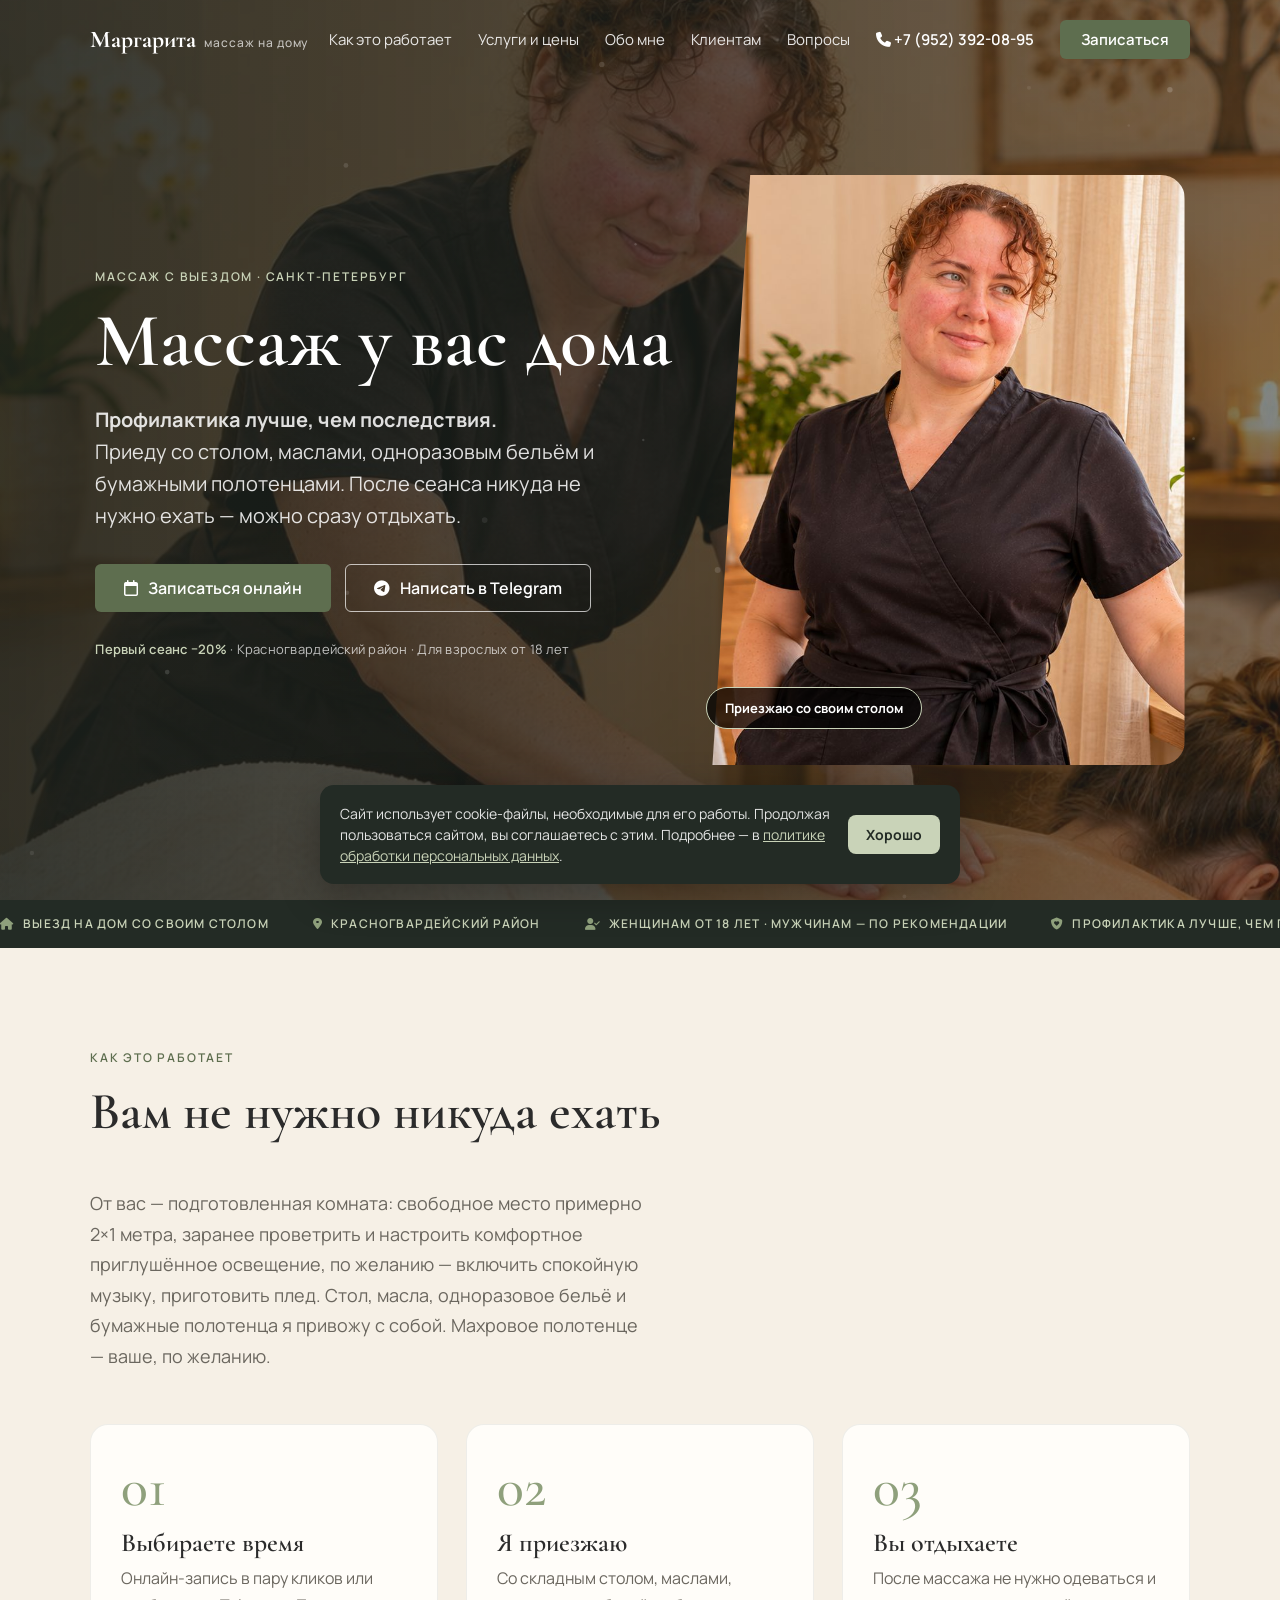
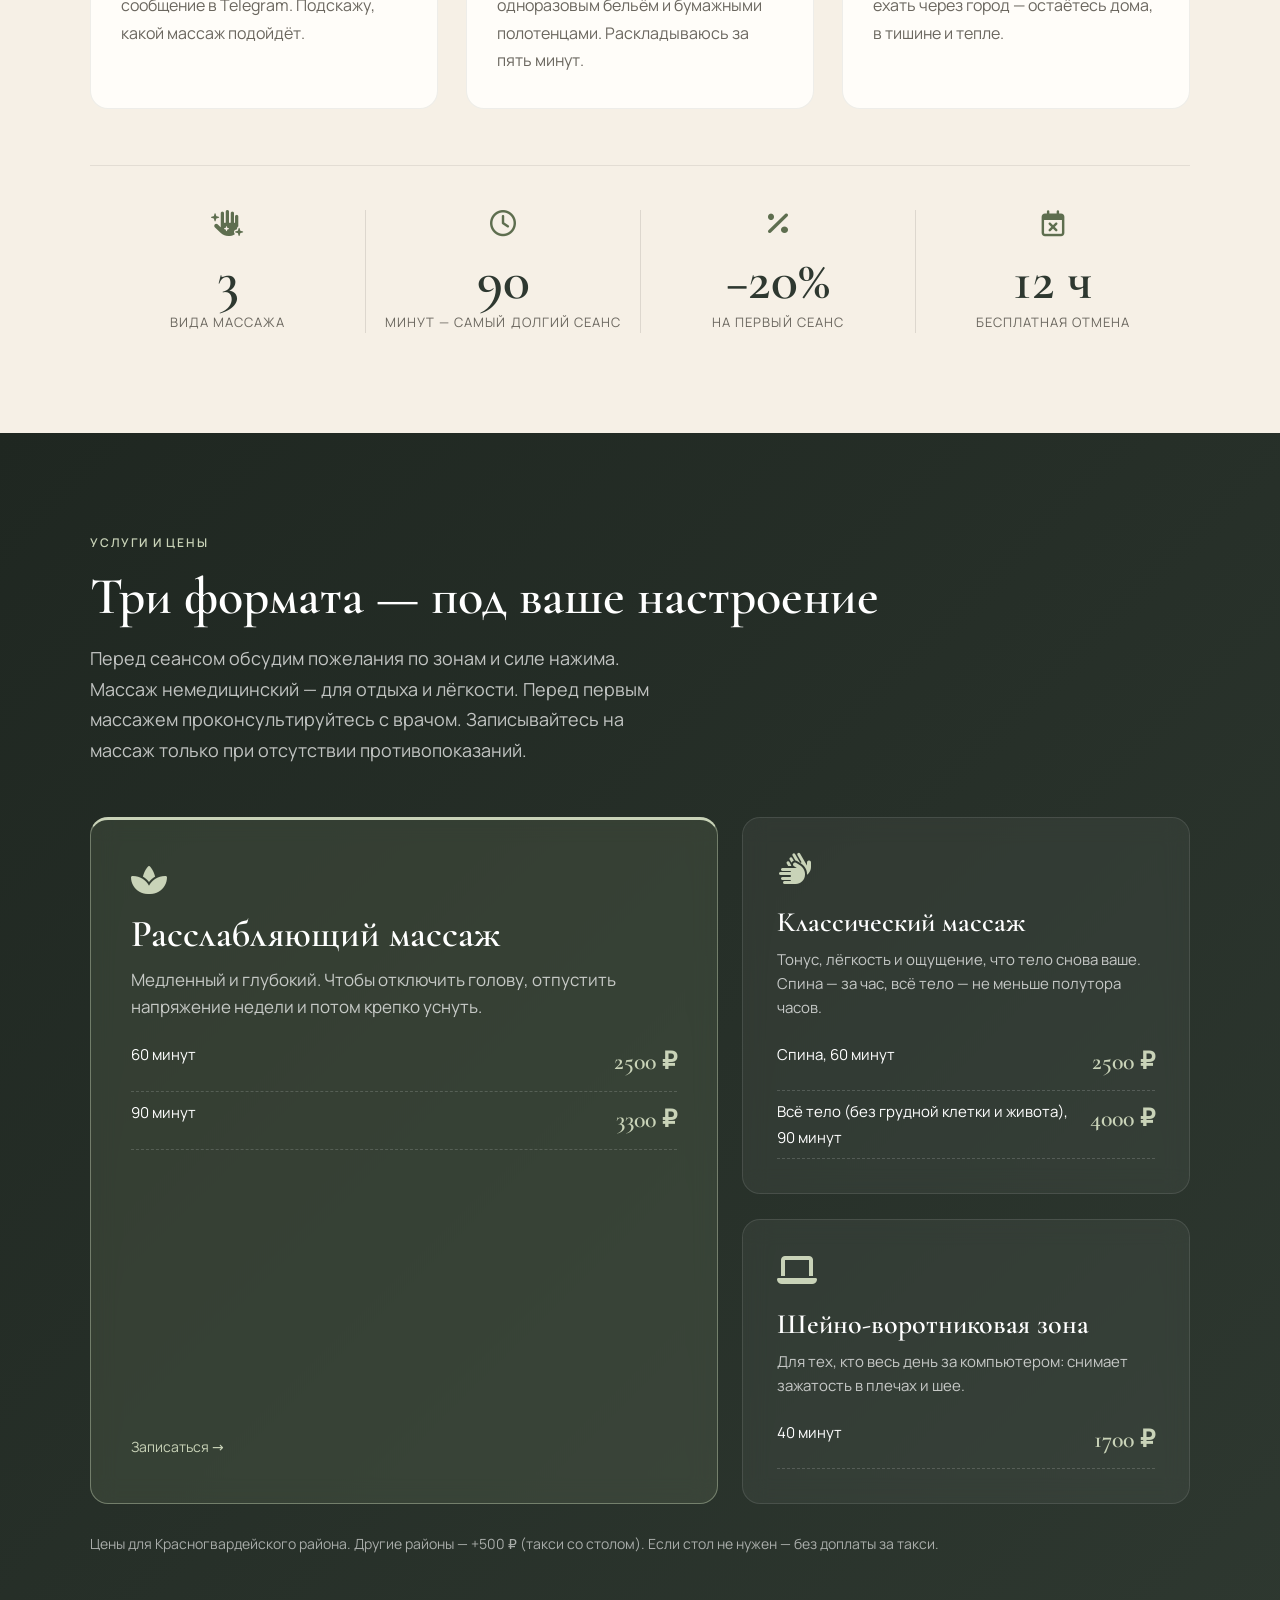
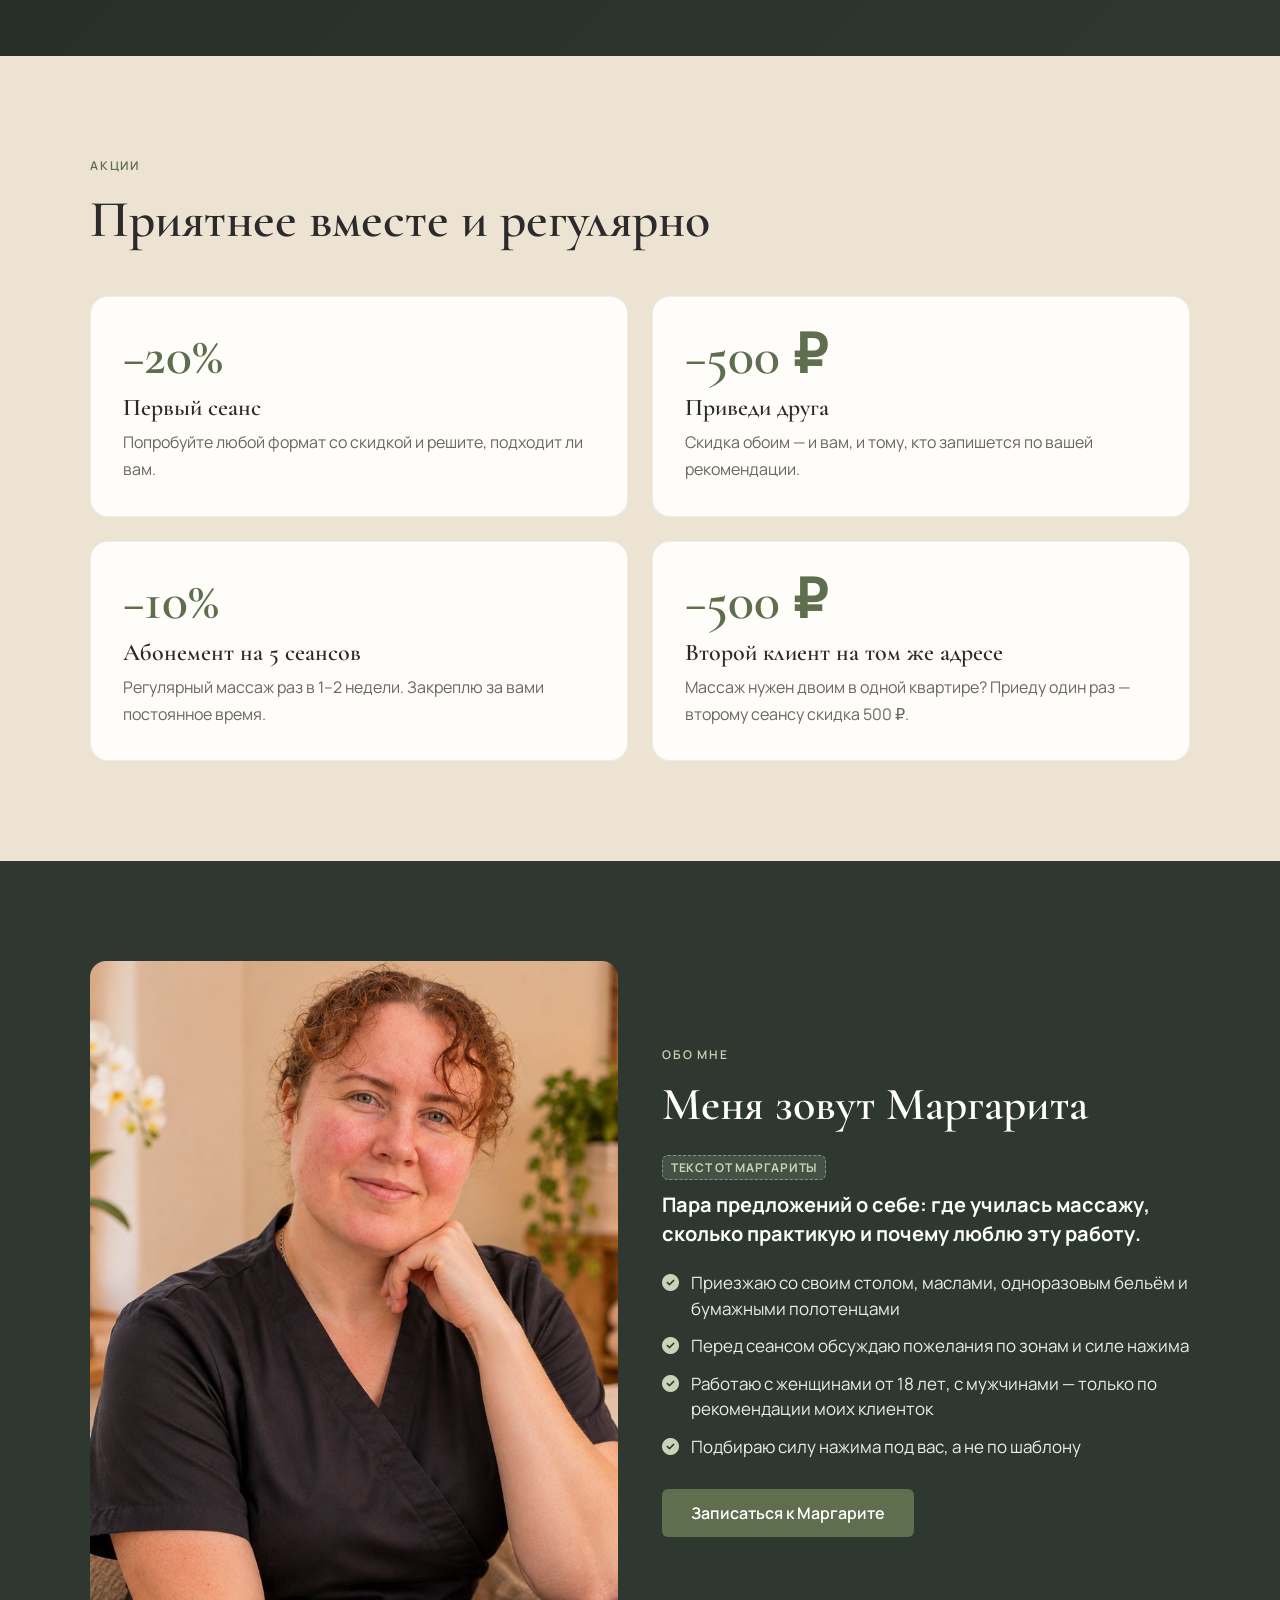
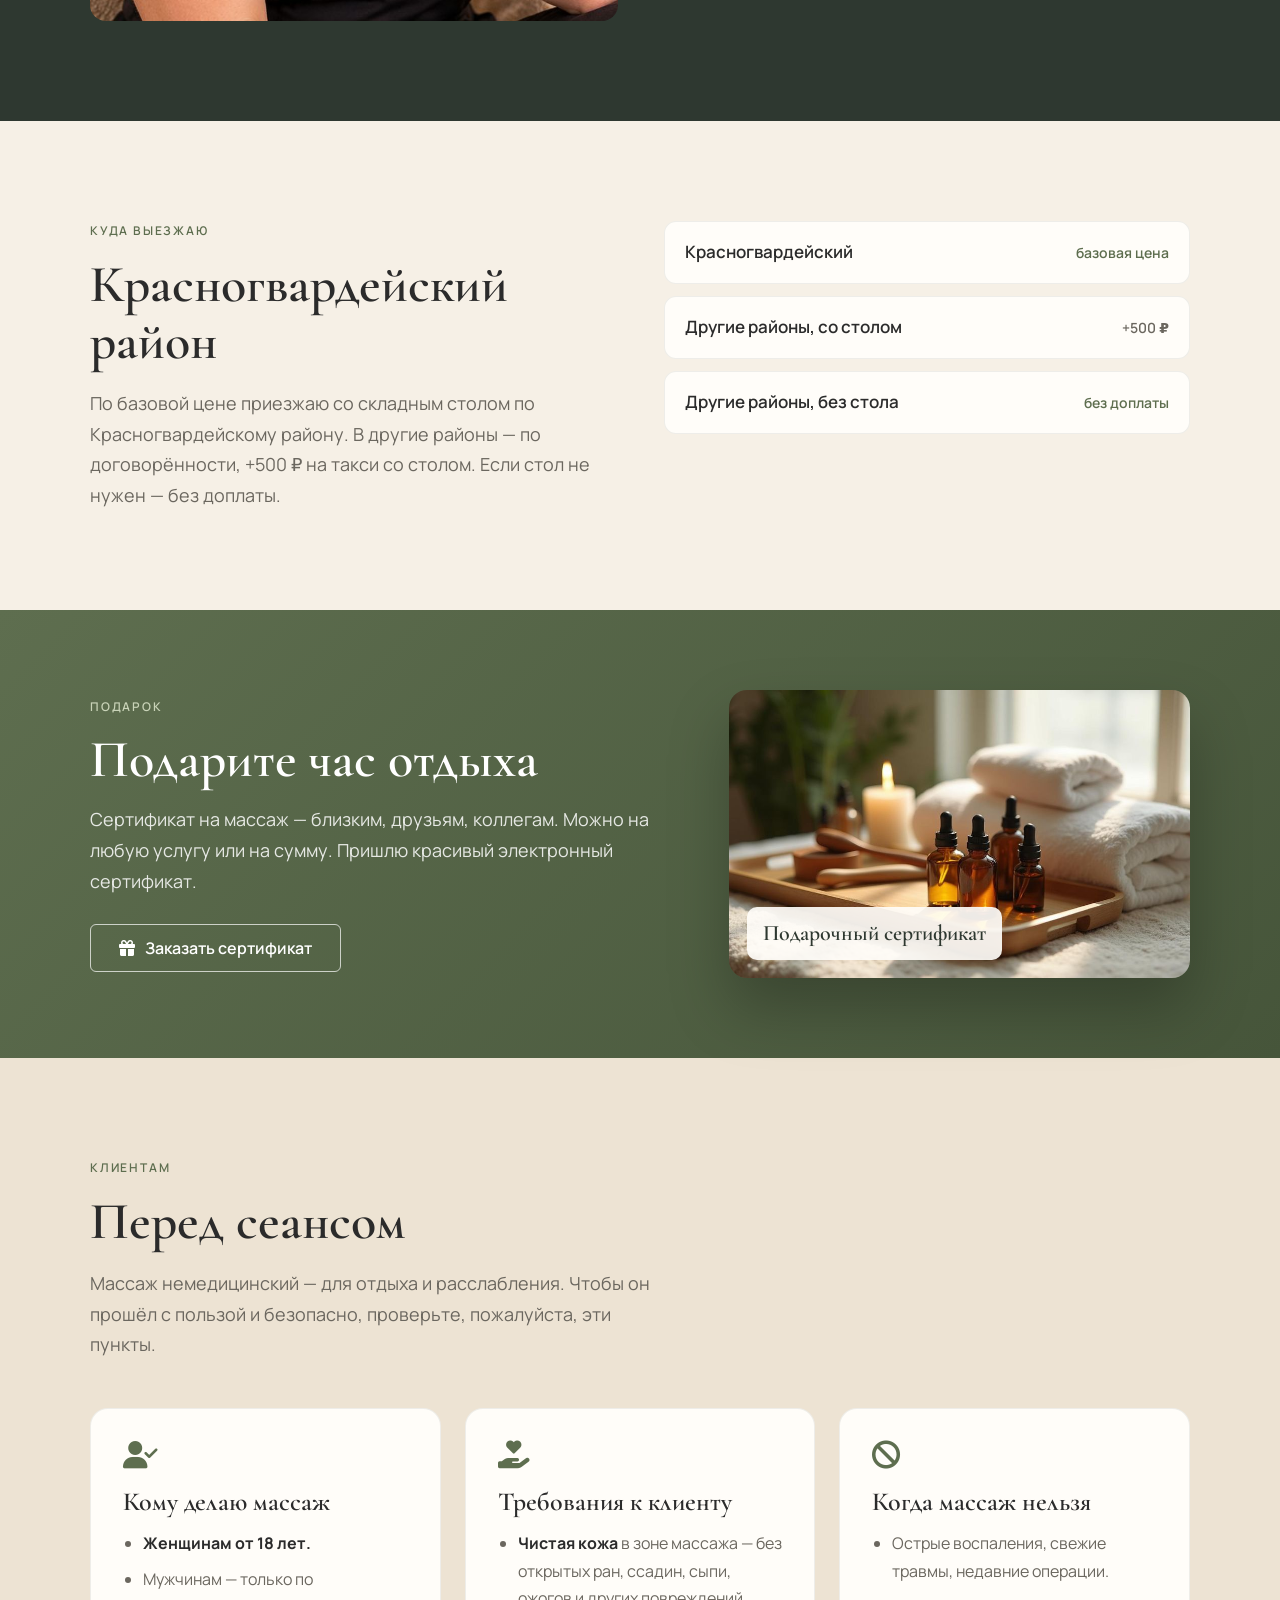
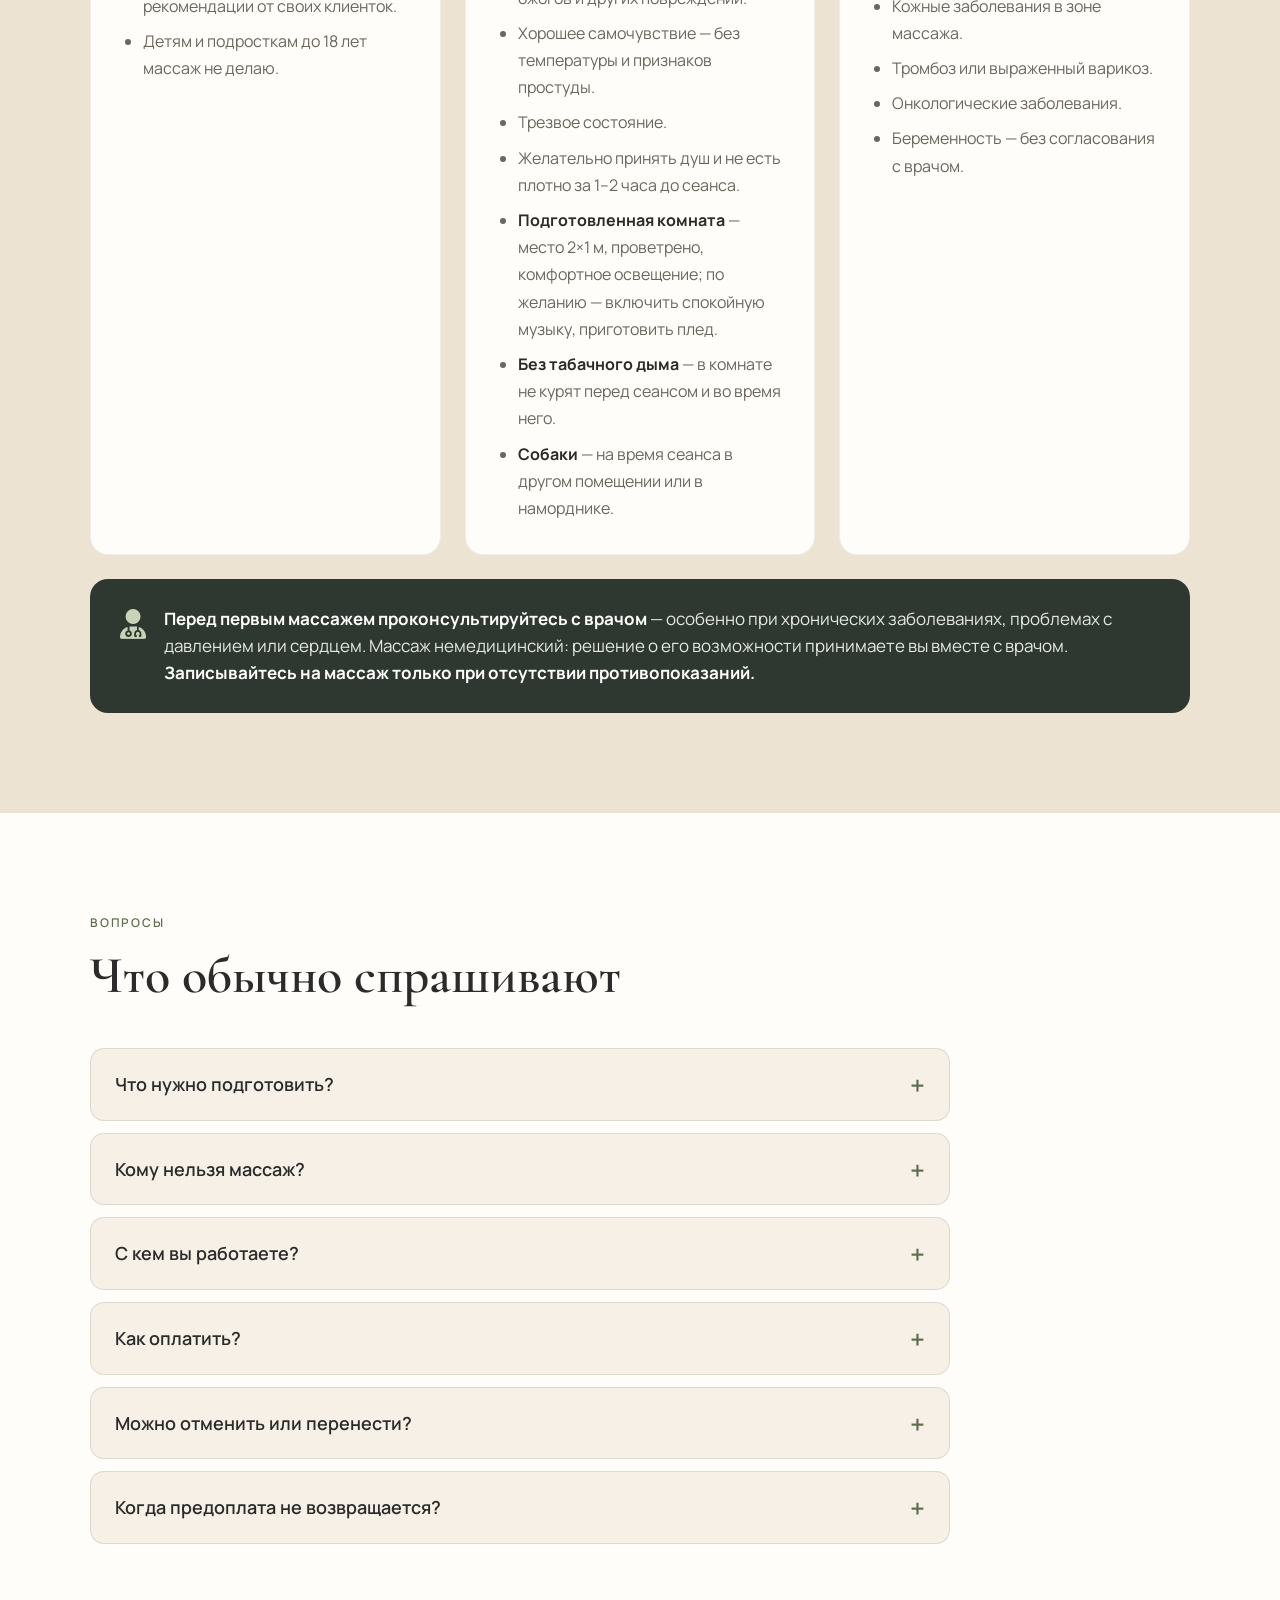
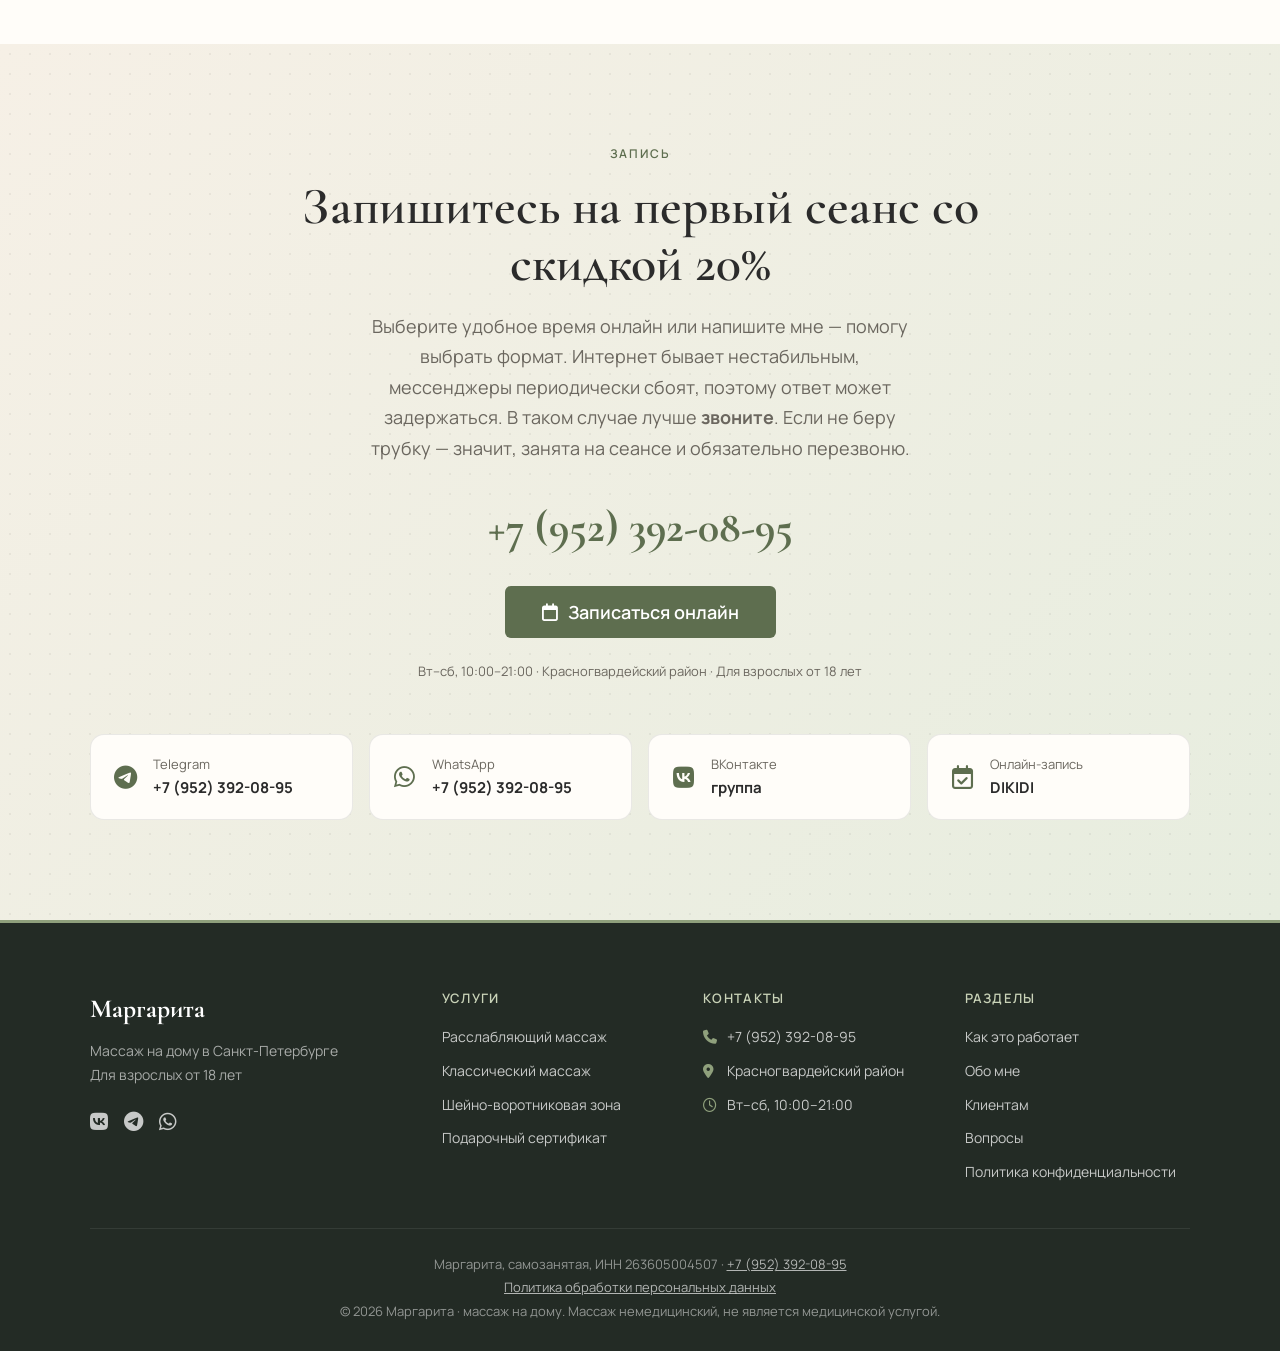
==== commit 1eb955fd: "Всё тело — без грудной клетки и живота; цена без переноса Co-Authored-By: Claude Opus 5.5 <noreply@a" ====
--- a/index.html
+++ b/index.html
@@ -143,7 +143,7 @@
 .service-card.featured p{font-size:17px}
 .price-list{list-style:none;padding:0;margin:22px 0 0;display:grid;gap:8px}
 .price-list li{display:flex;justify-content:space-between;gap:16px;border-bottom:1px dashed rgba(255,255,255,.16);padding-bottom:8px;font-size:15px}
-.price-list b{font-family:var(--display);font-size:24px;font-weight:600;color:var(--accent-light)}
+.price-list b{font-family:var(--display);font-size:24px;font-weight:600;color:var(--accent-light);white-space:nowrap}
 .service-card .more{display:inline-block;margin-top:auto;padding-top:26px;font-size:14px;color:var(--accent-light);text-decoration:none}
 .svc-note{margin:28px 0 0;font-size:14px;color:rgba(255,255,255,.6)}
 
@@ -411,7 +411,7 @@
         <p>Тонус, лёгкость и ощущение, что тело снова ваше. Спина — за час, всё тело — не меньше полутора часов.</p>
         <ul class="price-list">
           <li>Спина, 60 минут <b>2500 ₽</b></li>
-          <li>Всё тело, 90 минут <b>4000 ₽</b></li>
+          <li>Всё тело (без грудной клетки и живота), 90&nbsp;минут <b>4000 ₽</b></li>
         </ul>
       </article>
       <article class="service-card" data-tilt data-aos="fade-up" data-aos-delay="160">
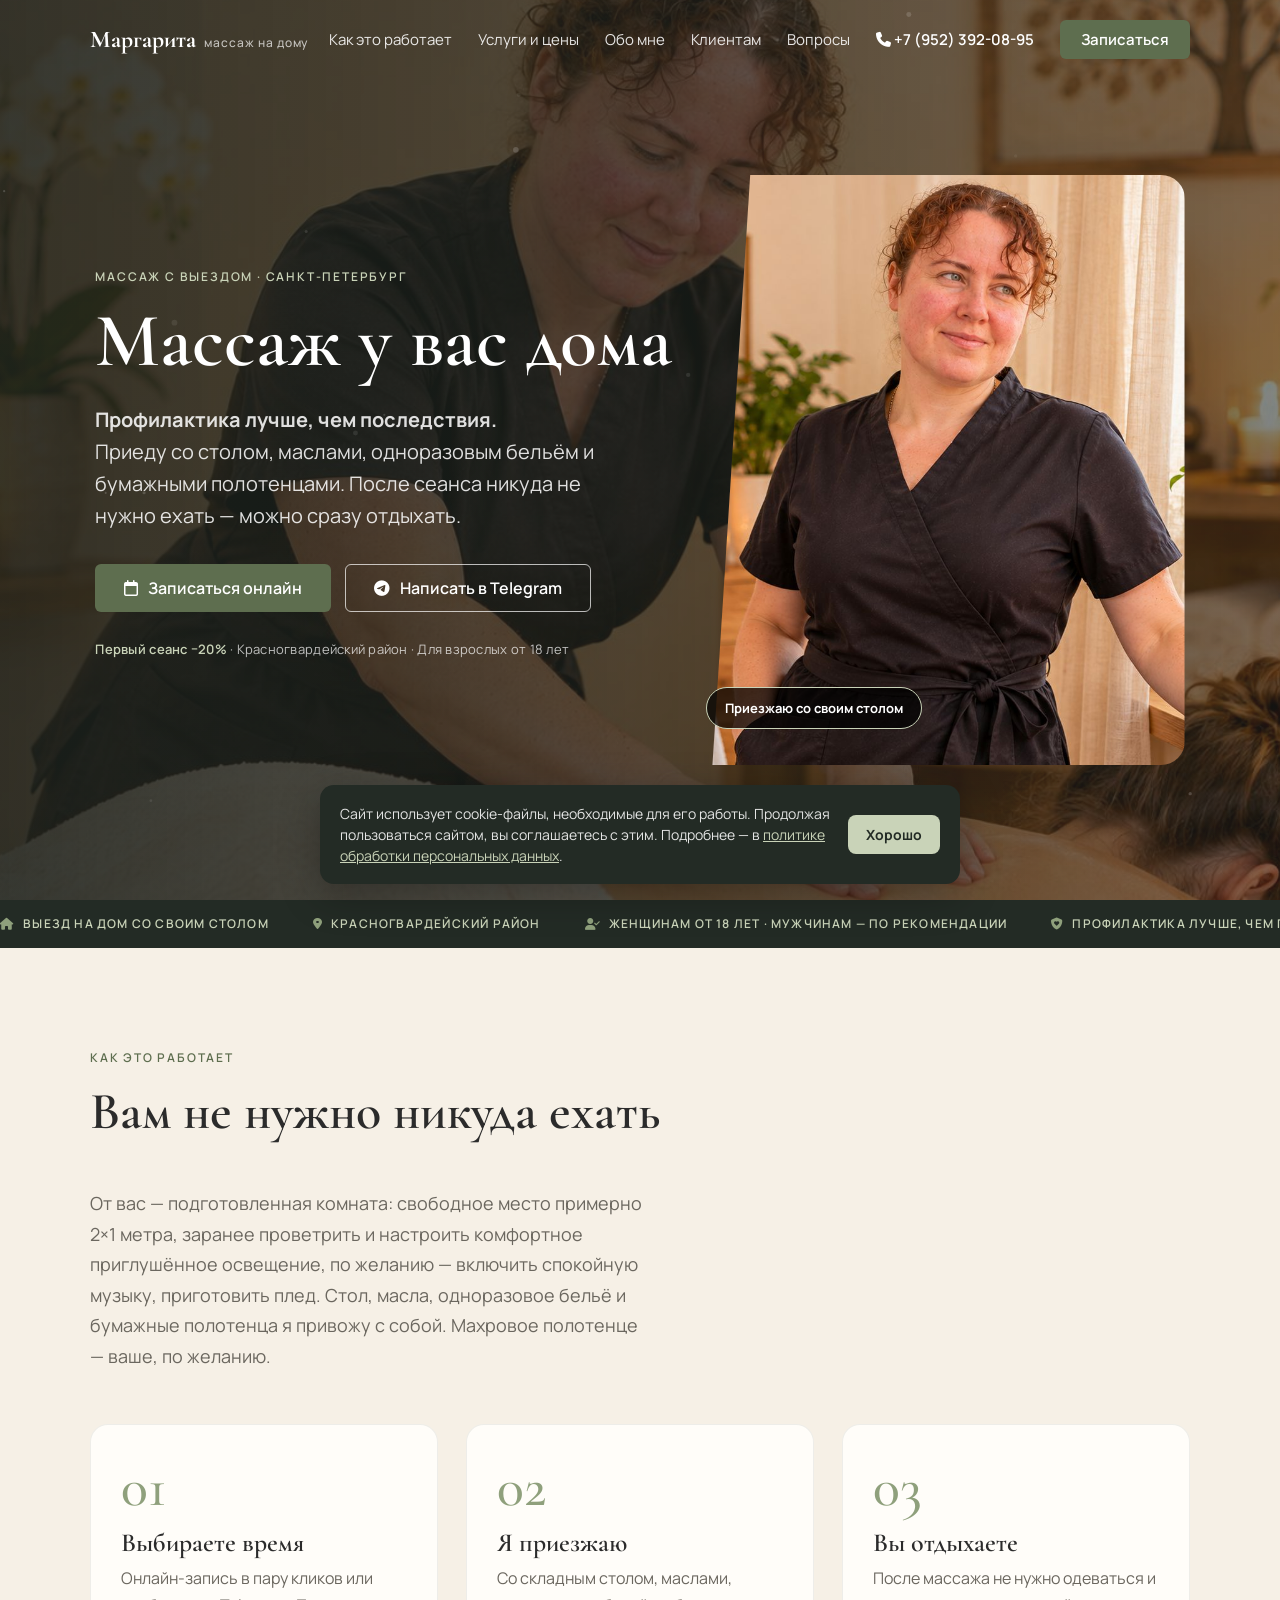
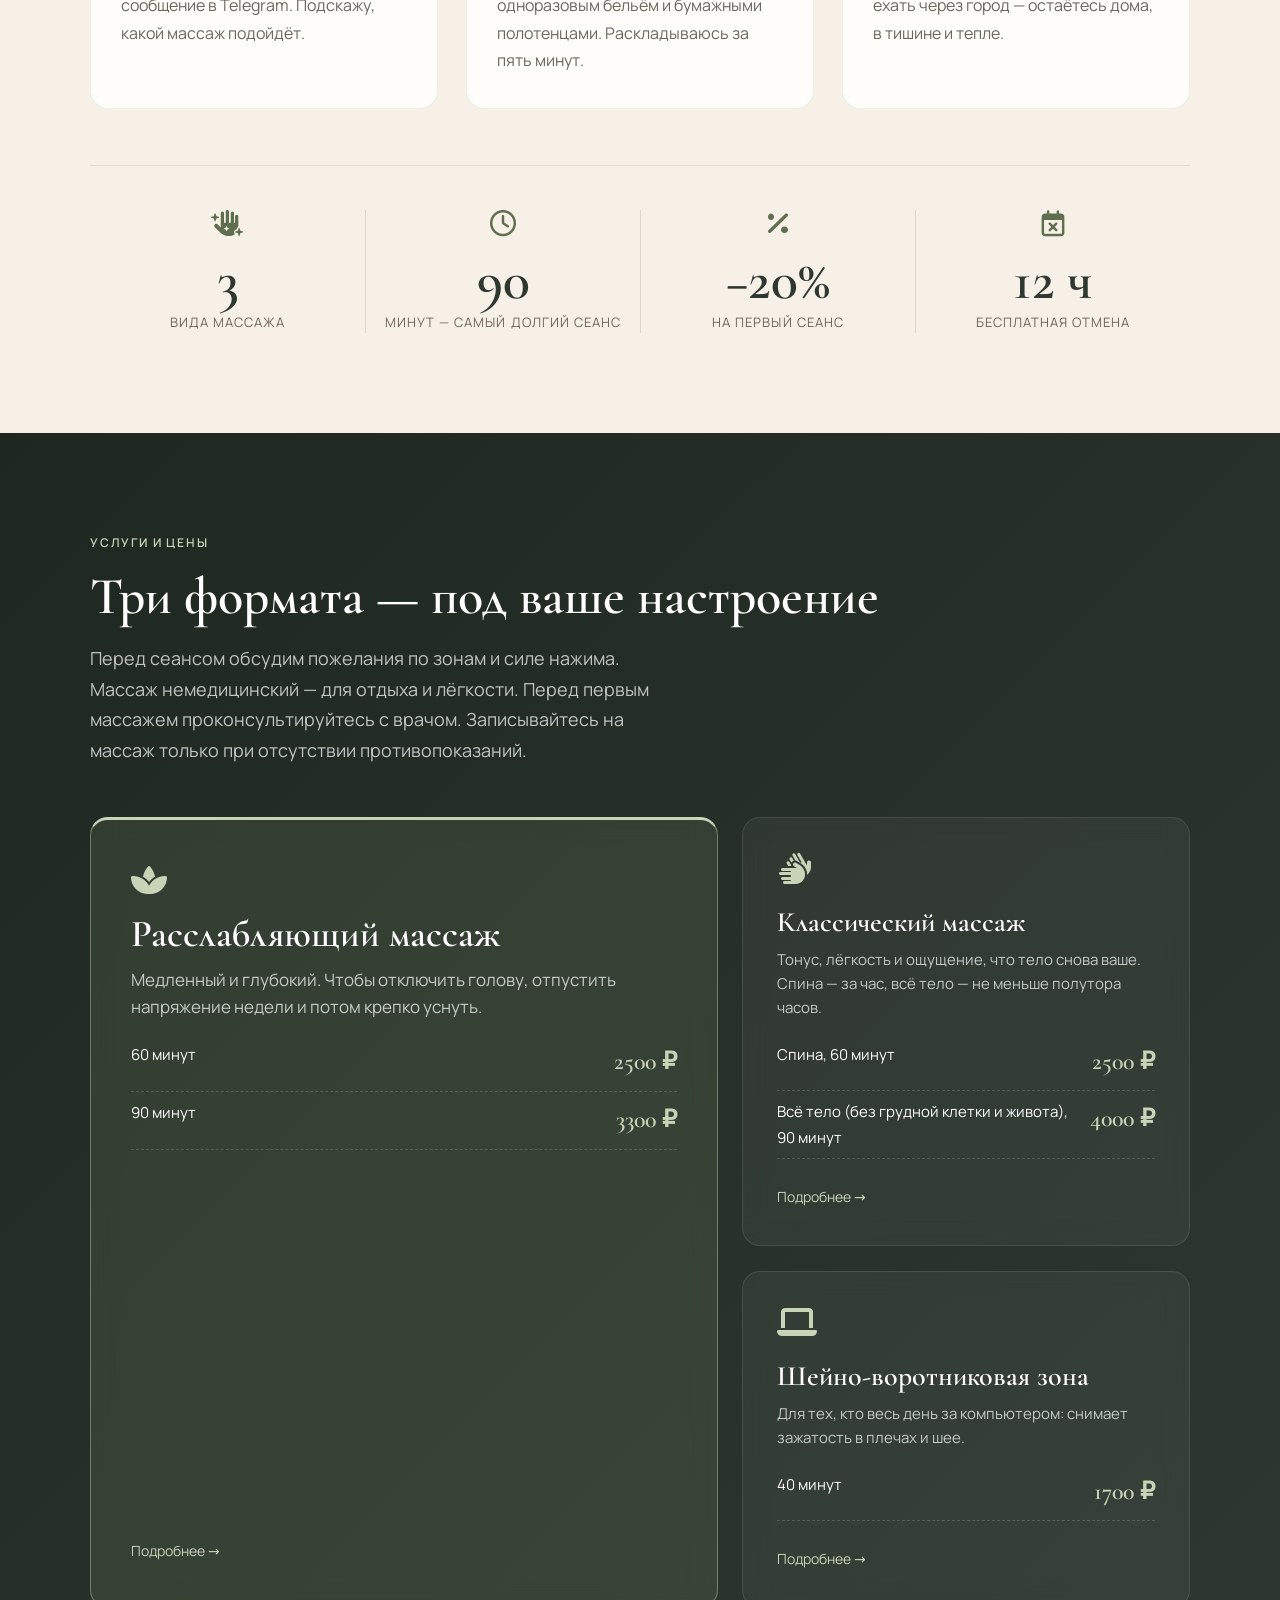
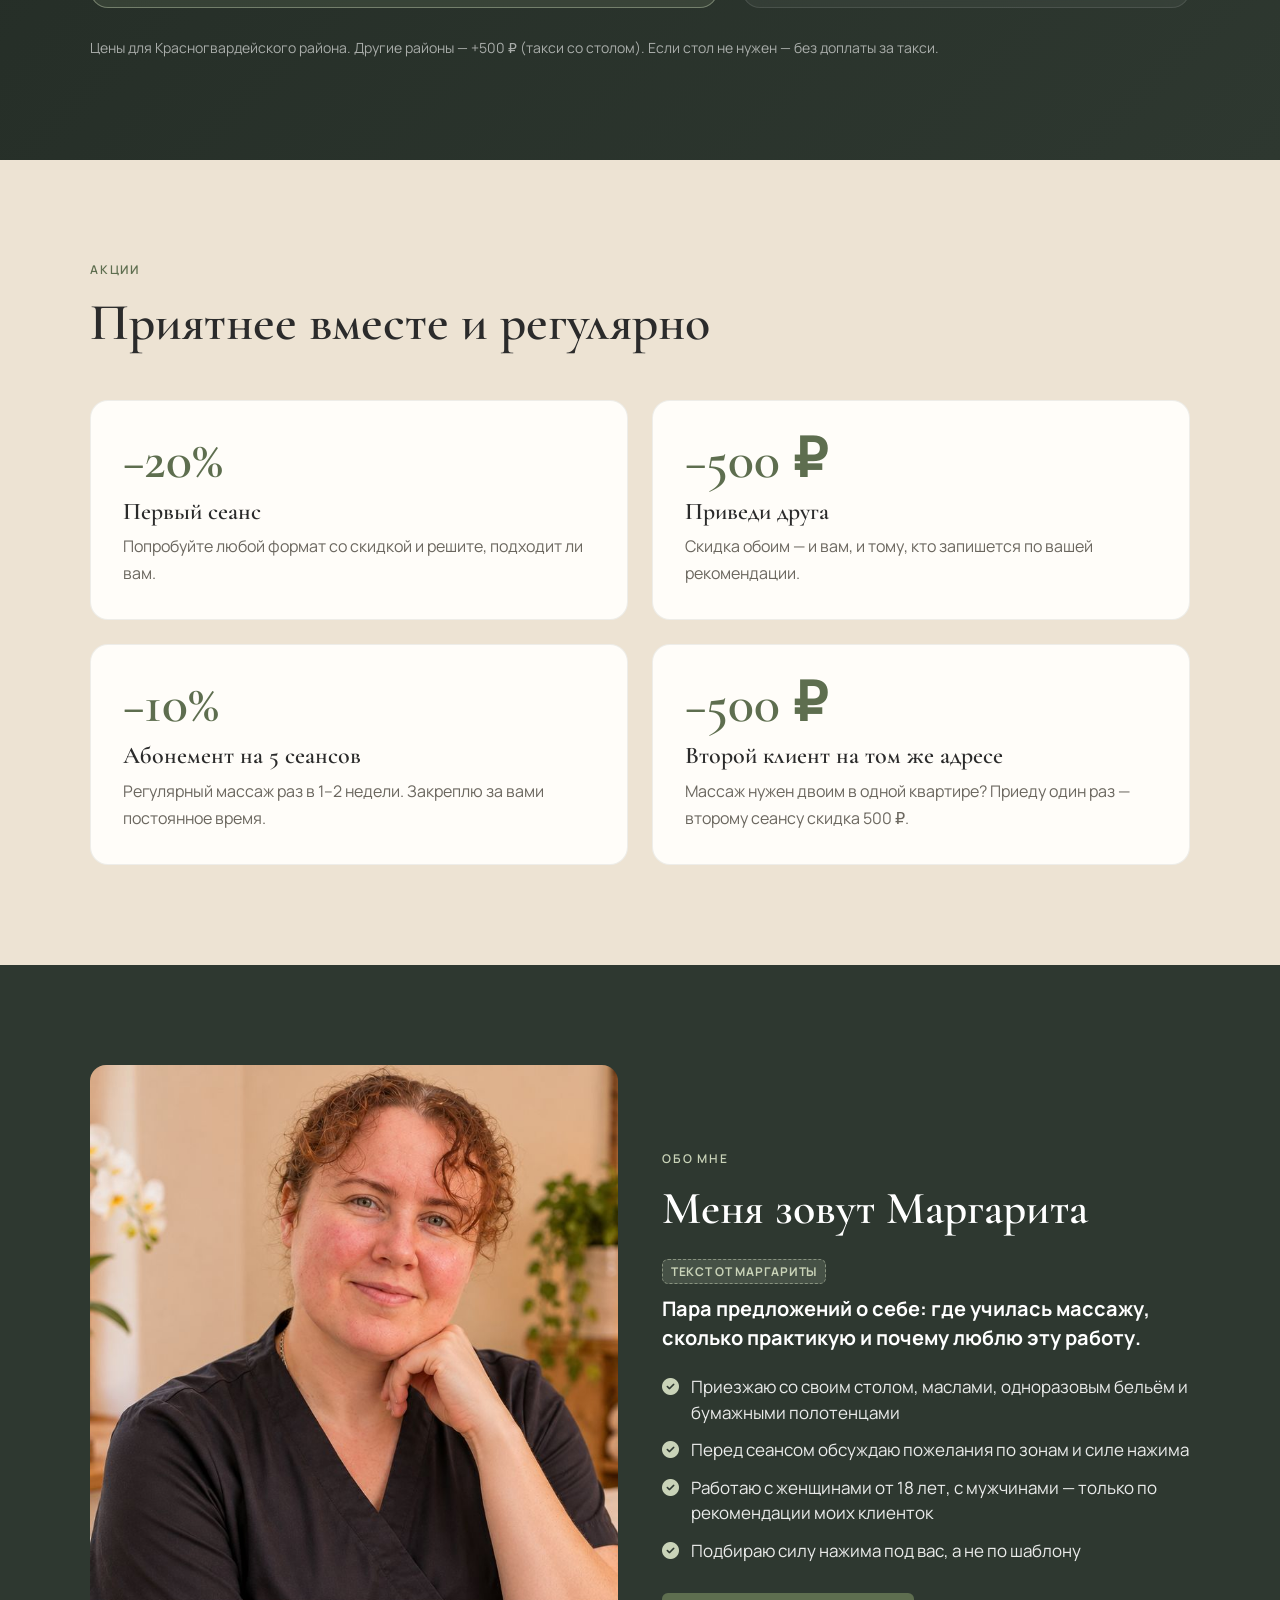
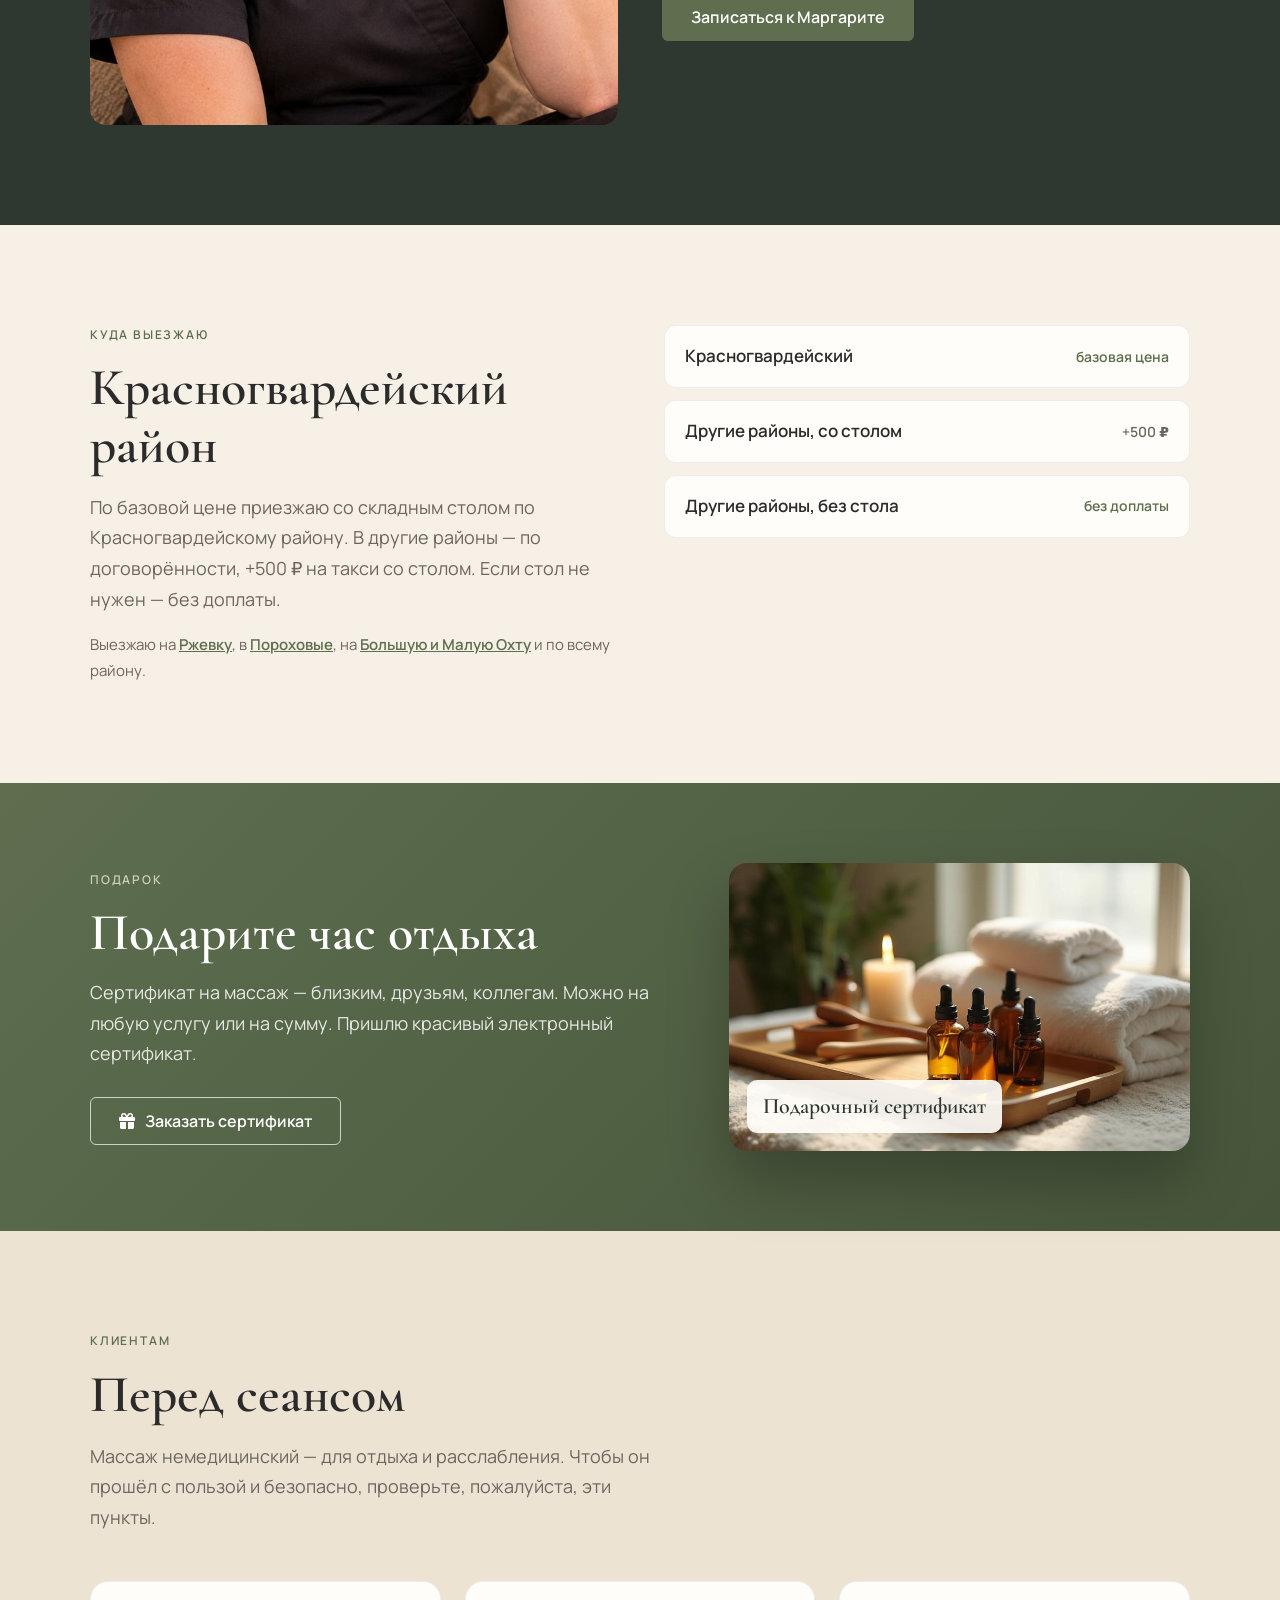
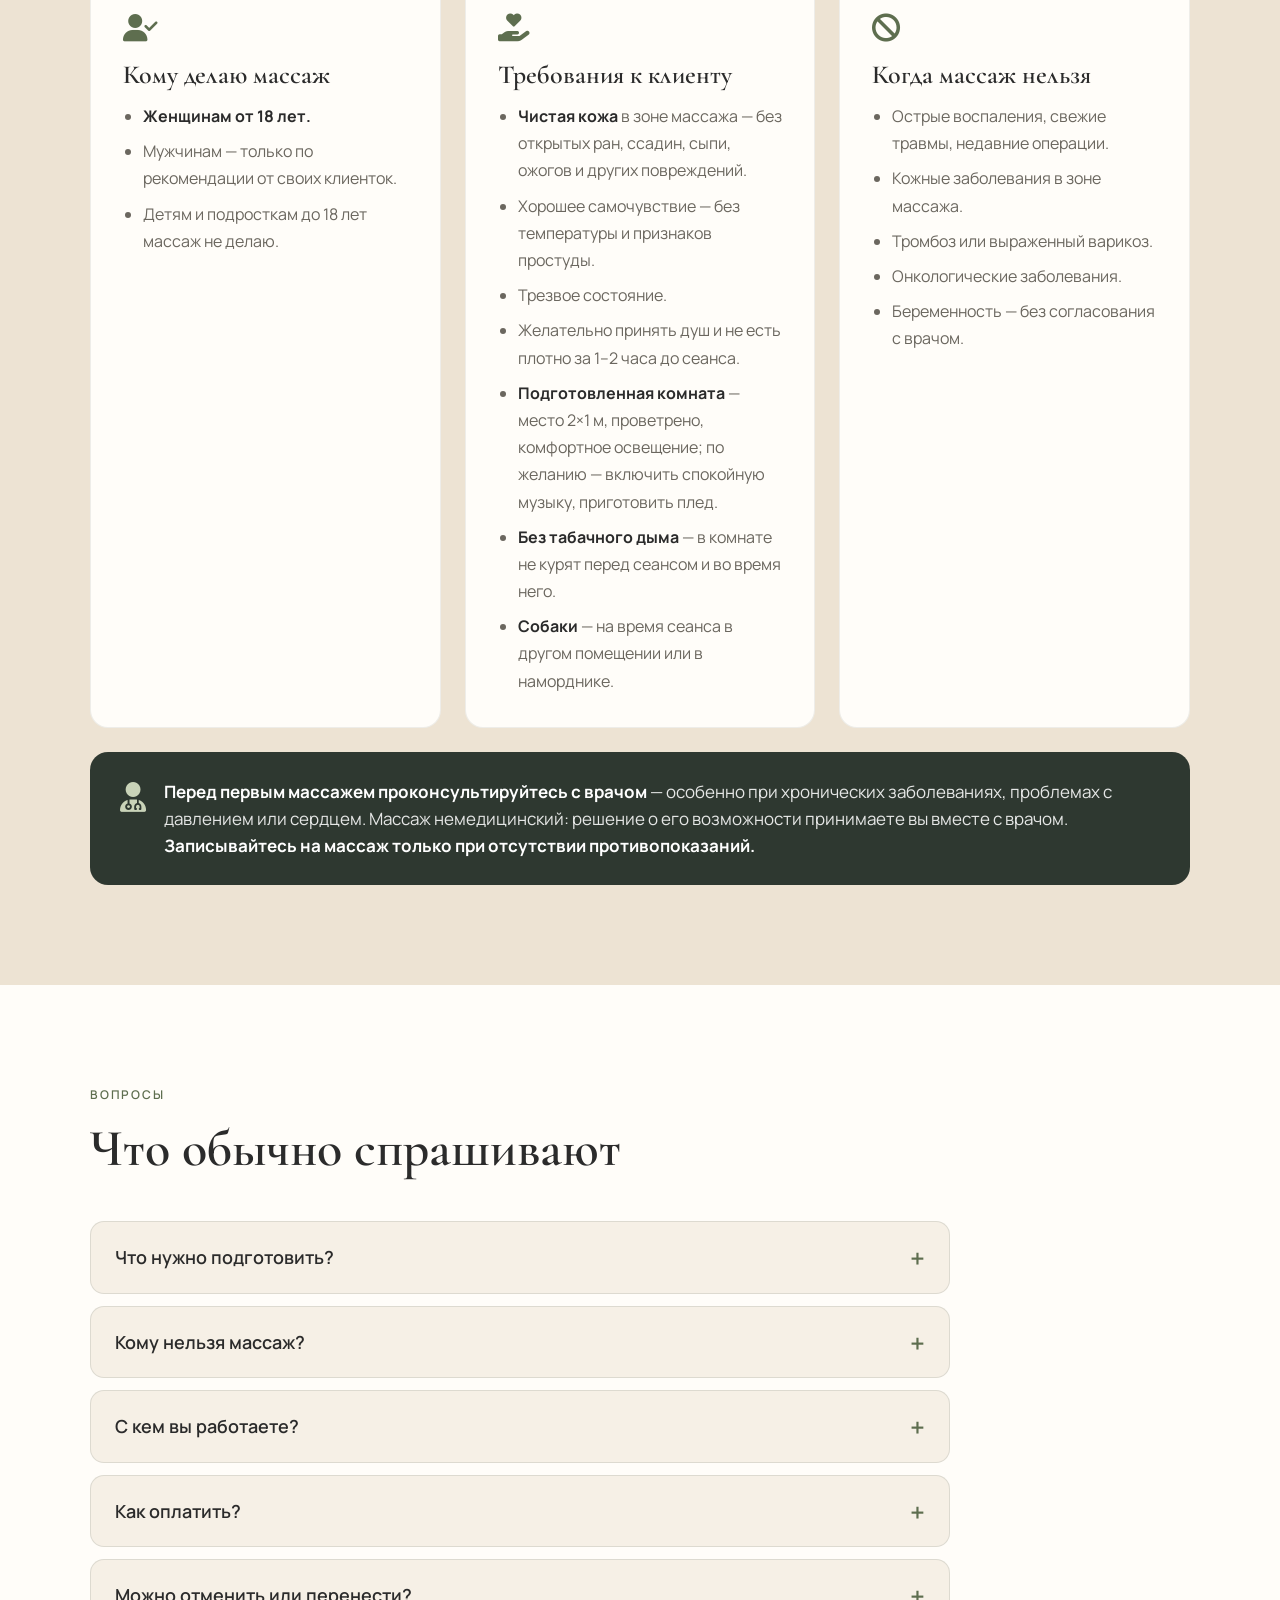
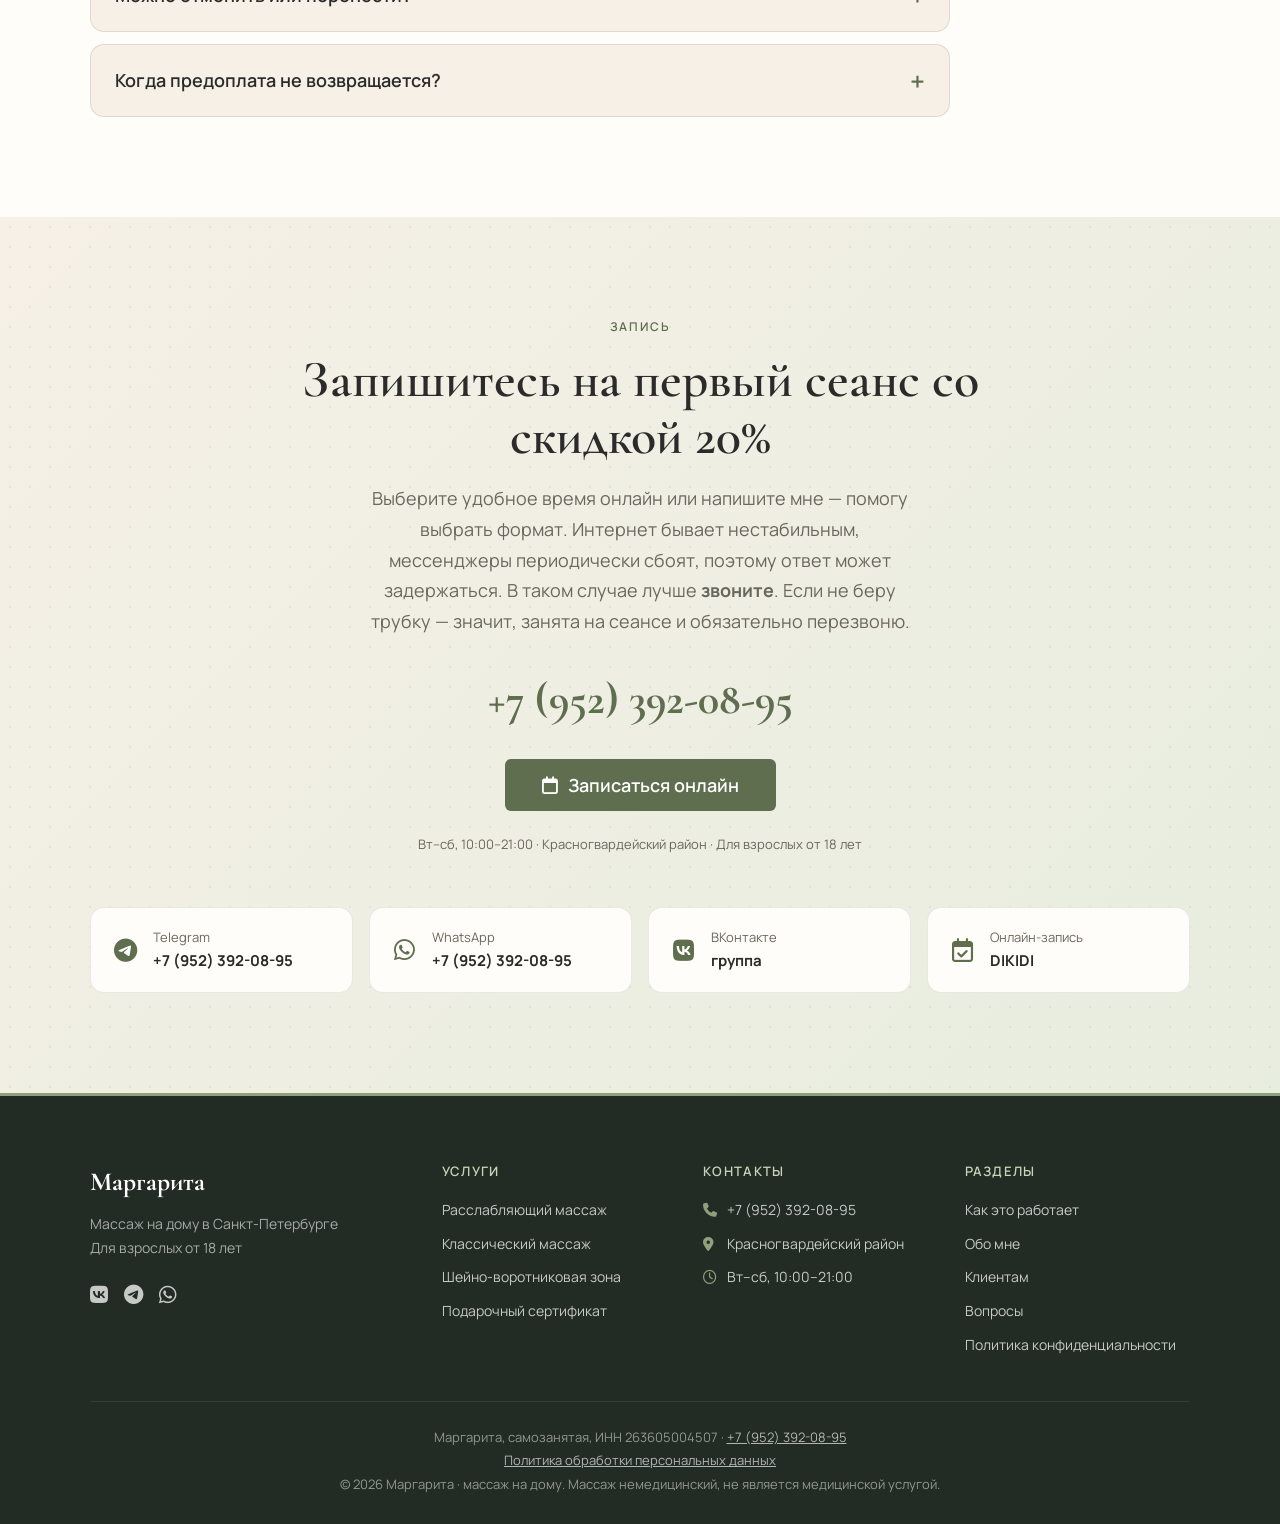
==== commit e05620fe: "Страницы районов (Ржевка, Пороховые, Охта) и услуг; общий site.css; кнопка «Позвонить» звонит Co-Aut" ====
--- a/index.html
+++ b/index.html
@@ -25,264 +25,7 @@
   "openingHours": "Tu-Sa 10:00-21:00"
 }
 </script>
-<style>
-:root{
-  --dark:#2E3830; --dark-2:#232B25; --accent:#5E6E4F; --accent-light:#C9D3B8; --sage:#8FA07C;
-  --cream:#F6F0E6; --sand:#EDE3D3; --white:#FFFDF9; --text:#2B2B2B; --muted:#6B675F;
-  --display:'Cormorant Garamond', Georgia, serif; --body:'Manrope', system-ui, sans-serif;
-  --wrap:1180px;
-}
-*,*::before,*::after{box-sizing:border-box}
-html{scroll-padding-top:72px}
-body{margin:0;font-family:var(--body);font-size:17px;line-height:1.7;color:var(--text);background:var(--cream)}
-img{max-width:100%;display:block}
-figure,blockquote{margin:0}
-a{color:inherit}
-h1,h2,h3{font-family:var(--display);font-weight:600;line-height:1.1;margin:0}
-.wrap{max-width:var(--wrap);margin:0 auto;padding:0 clamp(20px,4vw,40px)}
-.eyebrow{display:block;font-size:12px;font-weight:600;letter-spacing:.15em;text-transform:uppercase;color:var(--accent);margin-bottom:14px}
-.on-dark .eyebrow{color:var(--accent-light)}
-.h2{font-size:clamp(34px,4.6vw,52px)}
-.lead{font-size:18px;color:var(--muted);max-width:560px;margin:18px 0 0}
-.on-dark{color:#fff}
-.on-dark .lead{color:rgba(255,255,255,.72)}
-section{padding:clamp(64px,9vw,100px) 0}
-:focus-visible{outline:2px solid var(--sage);outline-offset:3px}
-
-/* buttons */
-.btn{position:relative;overflow:hidden;display:inline-flex;align-items:center;gap:10px;justify-content:center;font:600 16px/1 var(--body);padding:15px 28px;border-radius:6px;text-decoration:none;border:1px solid transparent;cursor:pointer;isolation:isolate;transition:color .3s}
-.btn::before{content:"";position:absolute;inset:0;z-index:-1;transform:scaleX(0);transform-origin:left;transition:transform .35s ease}
-.btn:hover::before{transform:scaleX(1)}
-.btn-primary{background:var(--accent);color:#fff}
-.btn-primary::before{background:var(--dark-2)}
-.btn-ghost{background:transparent;color:#fff;border-color:rgba(255,255,255,.7)}
-.btn-ghost::before{background:#fff}
-.btn-ghost:hover{color:var(--dark)}
-.btn-line{background:transparent;color:var(--dark);border-color:var(--dark)}
-.btn-line::before{background:var(--dark)}
-.btn-line:hover{color:#fff}
-
-/* header */
-#scroll-progress{position:fixed;top:0;left:0;width:0;height:3px;background:linear-gradient(90deg,var(--sage),var(--accent-light));z-index:9999}
-header.site{position:fixed;top:0;left:0;right:0;z-index:1000;height:80px;display:flex;align-items:center;transition:height .3s,background .3s,box-shadow .3s}
-header.site.scrolled{height:64px;background:rgba(35,43,37,.86);backdrop-filter:blur(12px);-webkit-backdrop-filter:blur(12px);box-shadow:0 2px 24px rgba(0,0,0,.18)}
-header.site .wrap{display:flex;align-items:center;justify-content:space-between;width:100%}
-.brand{font-family:var(--display);font-size:24px;font-weight:700;color:#fff;text-decoration:none;white-space:nowrap}
-.brand small{font-family:var(--body);font-size:12px;font-weight:500;letter-spacing:.08em;opacity:.7;margin-left:8px}
-nav.main{display:flex;align-items:center;gap:26px}
-nav.main a.link{position:relative;color:rgba(255,255,255,.88);text-decoration:none;font-size:15px}
-nav.main a.link::after{content:"";position:absolute;left:0;bottom:-4px;height:1px;width:100%;background:var(--accent-light);transform:scaleX(0);transform-origin:right;transition:transform .3s}
-nav.main a.link:hover::after{transform:scaleX(1);transform-origin:left}
-.phone-link{color:#fff;text-decoration:none;font-weight:600;font-size:15px;animation:phonePulse 6s ease-in-out infinite}
-@keyframes phonePulse{0%,85%,100%{opacity:1;transform:scale(1)}92%{opacity:.7;transform:scale(1.02)}}
-nav.main .btn{padding:11px 20px;font-size:15px}
-.menu-toggle{display:none;width:44px;height:44px;background:none;border:0;cursor:pointer;position:relative;z-index:1100}
-.menu-toggle span{position:absolute;left:10px;right:10px;height:2px;background:#fff;transition:transform .3s,opacity .3s}
-.menu-toggle span:nth-child(1){top:14px}.menu-toggle span:nth-child(2){top:21px}.menu-toggle span:nth-child(3){top:28px}
-.menu-open .menu-toggle span:nth-child(1){transform:translateY(7px) rotate(45deg)}
-.menu-open .menu-toggle span:nth-child(2){opacity:0}
-.menu-open .menu-toggle span:nth-child(3){transform:translateY(-7px) rotate(-45deg)}
-.mobile-menu{position:fixed;inset:0;z-index:1050;background:var(--dark-2);display:flex;flex-direction:column;align-items:center;justify-content:center;gap:22px;opacity:0;visibility:hidden;transition:opacity .35s,visibility .35s}
-.mobile-menu a{font-family:var(--display);font-size:32px;color:#fff;text-decoration:none}
-.menu-open .mobile-menu{opacity:1;visibility:visible}
-
-/* hero */
-.hero{position:relative;min-height:100vh;display:flex;align-items:center;overflow:hidden;background:linear-gradient(135deg,var(--dark-2),var(--accent));color:#fff;padding:110px 0 70px}
-.hero::before{content:"";position:absolute;inset:-10%;background-image:url('assets/img/process.jpg'),linear-gradient(135deg,var(--dark-2),var(--accent));background-size:cover;background-position:center;animation:kenburns 25s ease-in-out infinite alternate;will-change:transform}
-.hero::after{content:"";position:absolute;inset:0;background:linear-gradient(90deg,rgba(28,34,29,.88) 0%,rgba(28,34,29,.72) 55%,rgba(28,34,29,.55) 100%)}
-@keyframes kenburns{from{transform:scale(1) translate(0,0)}to{transform:scale(1.08) translate(-1.5%,-1%)}}
-#particles{position:absolute;inset:0;z-index:1;pointer-events:none}
-.hero-inner{position:relative;z-index:2;display:grid;grid-template-columns:55fr 45fr;gap:40px;align-items:center}
-.hero .eyebrow{color:var(--accent-light)}
-.hero h1{font-size:clamp(46px,6.4vw,76px);font-weight:600;line-height:1.05}
-.hero h1 .word{display:inline-block}
-.hero .sub{font-size:20px;line-height:1.6;color:rgba(255,255,255,.86);max-width:520px;margin:22px 0 32px}
-.hero-actions{display:flex;gap:14px;flex-wrap:wrap}
-.proof{margin-top:26px;font-size:13px;color:rgba(255,255,255,.72);letter-spacing:.02em}
-.proof b{color:var(--accent-light);font-weight:600}
-.hero-panel{position:relative;animation:floaty 8s ease-in-out infinite}
-.hero-panel .img{aspect-ratio:4/5;border-radius:0 24px 24px 0;clip-path:polygon(8% 0,100% 0,100% 100%,0 100%);background-image:url('assets/img/margarita-panel.jpg'),linear-gradient(135deg,var(--dark-2),var(--accent));background-size:cover;background-position:center}
-.badge{position:absolute;left:-6px;bottom:36px;font-size:13px;font-weight:700;color:#fff;background:rgba(0,0,0,.72);border:1px solid var(--accent-light);border-radius:100px;padding:9px 18px;animation:badgePulse 3s ease-in-out infinite}
-@keyframes floaty{0%,100%{transform:translate(0,0)}50%{transform:translate(3px,-10px)}}
-@keyframes badgePulse{0%,100%{box-shadow:0 0 0 0 rgba(201,211,184,.0)}50%{box-shadow:0 0 0 6px rgba(201,211,184,.18)}}
-
-/* strip */
-.strip{background:var(--dark-2);color:var(--accent-light);padding:14px 0;overflow:hidden}
-.strip-track{display:flex;width:max-content;animation:marquee 28s linear infinite}
-.strip-group{display:flex;gap:44px;padding-right:44px;font-size:12px;font-weight:600;letter-spacing:.1em;text-transform:uppercase;white-space:nowrap}
-.strip-group i{margin-right:8px;color:var(--sage)}
-@keyframes marquee{to{transform:translateX(-50%)}}
-
-/* how */
-.how{background:var(--cream)}
-.how-head{display:flex;justify-content:space-between;align-items:flex-end;gap:30px;flex-wrap:wrap}
-.steps{display:grid;grid-template-columns:repeat(3,1fr);gap:28px;margin-top:52px;counter-reset:step}
-.step{background:var(--white);border:1px solid rgba(46,56,48,.08);border-radius:18px;padding:34px 30px}
-.step .num{font-family:var(--display);font-size:56px;line-height:1;color:var(--sage)}
-.step h3{font-size:26px;margin:14px 0 8px}
-.step p{margin:0;color:var(--muted);font-size:16px}
-.metrics{display:grid;grid-template-columns:repeat(4,1fr);margin-top:56px;border-top:1px solid rgba(0,0,0,.08);padding-top:44px}
-.metric{text-align:center;padding:0 12px}
-.metric+.metric{border-left:1px solid rgba(0,0,0,.1)}
-.metric i{font-size:26px;color:var(--accent)}
-.metric .val{font-family:var(--display);font-size:56px;font-weight:600;color:var(--dark);line-height:1.1;margin-top:8px}
-.metric .lbl{font-size:13px;letter-spacing:.08em;text-transform:uppercase;color:var(--muted)}
-
-/* services */
-.services{background:linear-gradient(135deg,#1F2721,var(--dark))}
-.svc-grid{display:grid;grid-template-columns:1.4fr 1fr;gap:24px;margin-top:52px}
-.service-card{position:relative;overflow:hidden;background:rgba(255,255,255,.05);backdrop-filter:blur(12px);-webkit-backdrop-filter:blur(12px);border:1px solid rgba(255,255,255,.1);border-radius:18px;padding:34px;color:#fff;transition:transform .35s,box-shadow .35s}
-.service-card:hover{transform:translateY(-8px);box-shadow:0 24px 50px rgba(0,0,0,.25)}
-.service-card::after{content:"";position:absolute;left:0;bottom:0;height:3px;width:0;background:var(--accent-light);transition:width .35s}
-.service-card:hover::after{width:100%}
-.service-card.featured{grid-row:span 2;background:rgba(143,160,124,.16);border-color:rgba(201,211,184,.42);border-top:3px solid var(--accent-light);padding:44px 40px;display:flex;flex-direction:column}
-.service-card i.ic{font-size:32px;color:var(--accent-light)}
-.service-card h3{font-size:28px;margin:18px 0 10px}
-.service-card.featured h3{font-size:38px}
-.service-card p{margin:0;font-size:15px;color:rgba(255,255,255,.72);line-height:1.6}
-.service-card.featured p{font-size:17px}
-.price-list{list-style:none;padding:0;margin:22px 0 0;display:grid;gap:8px}
-.price-list li{display:flex;justify-content:space-between;gap:16px;border-bottom:1px dashed rgba(255,255,255,.16);padding-bottom:8px;font-size:15px}
-.price-list b{font-family:var(--display);font-size:24px;font-weight:600;color:var(--accent-light);white-space:nowrap}
-.service-card .more{display:inline-block;margin-top:auto;padding-top:26px;font-size:14px;color:var(--accent-light);text-decoration:none}
-.svc-note{margin:28px 0 0;font-size:14px;color:rgba(255,255,255,.6)}
-
-/* offers */
-.offers{background:var(--sand)}
-.offer-grid{display:grid;grid-template-columns:repeat(2,1fr);gap:24px;margin-top:48px}
-.offer{background:var(--white);border-radius:18px;padding:32px;border:1px solid rgba(46,56,48,.08)}
-.offer .big{font-family:var(--display);font-size:54px;font-weight:600;color:var(--accent);line-height:1}
-.offer h3{font-size:24px;margin:12px 0 8px}
-.offer p{margin:0;color:var(--muted);font-size:16px}
-
-/* about */
-.about{background:var(--dark);overflow:hidden}
-.about-grid{display:grid;grid-template-columns:48fr 48fr;gap:4%;align-items:center}
-.ph{position:relative;border:2px dashed rgba(201,211,184,.45);border-radius:16px;background:repeating-linear-gradient(45deg,rgba(255,255,255,.03) 0 12px,transparent 12px 24px),linear-gradient(135deg,#3A463C,var(--dark-2));display:flex;flex-direction:column;align-items:center;justify-content:center;gap:10px;color:rgba(255,255,255,.7);text-align:center;padding:24px;font-size:14px}
-.ph i{font-size:34px;color:var(--accent-light)}
-.ph b{color:#fff;font-size:16px}
-.about-photo{aspect-ratio:4/5;width:100%;object-fit:cover;border-radius:16px;background:linear-gradient(135deg,#3A463C,var(--dark-2))}
-.about .h2{font-size:clamp(30px,4vw,46px)}
-.about .statement{font-size:20px;font-weight:700;margin:20px 0 22px;line-height:1.45}
-.todo{display:inline-block;font-size:12px;font-weight:700;letter-spacing:.06em;text-transform:uppercase;background:rgba(201,211,184,.16);color:var(--accent-light);border:1px dashed rgba(201,211,184,.5);border-radius:6px;padding:3px 8px;margin-bottom:10px}
-.checks{list-style:none;padding:0;margin:0 0 30px;display:grid;gap:12px}
-.checks li{display:flex;gap:12px;font-size:17px;line-height:1.5;color:rgba(255,255,255,.9)}
-.checks i{color:var(--accent-light);margin-top:4px}
-
-/* zones */
-.zones{background:var(--cream)}
-.zone-grid{display:grid;grid-template-columns:1fr 1fr;gap:48px;align-items:start}
-.zone-list{list-style:none;padding:0;margin:0;display:grid;gap:12px}
-.zone-list li{display:flex;justify-content:space-between;align-items:center;gap:14px;background:var(--white);border:1px solid rgba(46,56,48,.08);border-radius:12px;padding:16px 20px}
-.zone-list li span{font-weight:600}
-.zone-list li em{font-style:normal;font-size:14px;color:var(--accent);font-weight:600}
-.zone-list li.zone-far em{color:var(--muted)}
-
-/* gift */
-.gift{background:linear-gradient(135deg,var(--accent),#46553A);color:#fff;padding:clamp(56px,7vw,80px) 0}
-.gift-inner{display:grid;grid-template-columns:1.3fr 1fr;gap:40px;align-items:center}
-.gift .h2{color:#fff}
-.gift p{color:rgba(255,255,255,.85);font-size:18px;margin:16px 0 0;max-width:560px}
-.gift-card{aspect-ratio:16/10;border-radius:18px;background-image:url('assets/img/oils.jpg'),linear-gradient(135deg,var(--dark-2),var(--accent));background-size:cover;background-position:center;position:relative;box-shadow:0 30px 60px rgba(0,0,0,.25)}
-.gift-card::after{content:"Подарочный сертификат";position:absolute;left:18px;bottom:18px;background:rgba(255,253,249,.92);color:var(--dark);font-family:var(--display);font-size:22px;font-weight:600;padding:8px 16px;border-radius:10px}
-
-/* clients */
-.clients{background:var(--sand)}
-.cl-grid{display:grid;grid-template-columns:repeat(3,1fr);gap:24px;margin-top:48px}
-.cl-card{background:var(--white);border:1px solid rgba(46,56,48,.08);border-radius:18px;padding:32px}
-.cl-card i.ic{font-size:28px;color:var(--accent)}
-.cl-card h3{font-size:26px;margin:14px 0 14px}
-.cl-card ul{margin:0;padding-left:20px;color:var(--muted);font-size:16px;display:grid;gap:8px}
-.cl-card ul b{color:var(--text)}
-.doctor{display:flex;gap:18px;align-items:flex-start;margin-top:24px;background:var(--dark);color:#fff;border-radius:18px;padding:26px 30px}
-.doctor i{font-size:30px;color:var(--accent-light);margin-top:4px}
-.doctor p{margin:0;font-size:17px;line-height:1.6;color:rgba(255,255,255,.88)}
-.doctor b{color:#fff}
-
-/* faq */
-.faq{background:var(--white)}
-.faq-list{margin-top:44px;display:grid;gap:12px;max-width:860px}
-.faq details{border:1px solid rgba(46,56,48,.12);border-radius:14px;background:var(--cream);padding:0 24px}
-.faq summary{cursor:pointer;list-style:none;font-weight:600;font-size:18px;padding:20px 30px 20px 0;position:relative}
-.faq summary::-webkit-details-marker{display:none}
-.faq summary::after{content:"+";position:absolute;right:0;top:14px;font-size:26px;color:var(--accent);transition:transform .3s}
-.faq details[open] summary::after{transform:rotate(45deg)}
-.faq details p,.faq details ul{margin:0 0 20px;color:var(--muted);font-size:16px}
-.faq details ul{padding-left:20px}
-
-/* cta + contacts */
-.cta{background:linear-gradient(135deg,var(--cream),#E7EDDF);background-color:var(--cream);text-align:center;position:relative}
-.cta::before{content:"";position:absolute;inset:0;background-image:radial-gradient(circle,rgba(0,0,0,.05) 1px,transparent 1px);background-size:20px 20px;pointer-events:none}
-.cta .wrap{position:relative}
-.cta .h2{max-width:720px;margin:0 auto}
-.cta .lead{margin:18px auto 0}
-.cta-phone{display:inline-block;font-family:var(--display);font-size:clamp(34px,4.4vw,44px);font-weight:700;color:var(--accent);text-decoration:none;margin:26px 0 22px}
-.cta-actions{display:flex;justify-content:center;gap:14px;flex-wrap:wrap}
-.cta-actions .btn-primary{font-size:18px;padding:16px 36px}
-.cta-note{margin-top:22px;font-size:13px;color:var(--muted)}
-.contact-cards{display:grid;grid-template-columns:repeat(4,1fr);gap:16px;margin-top:52px;text-align:left}
-.contact-card{display:flex;align-items:center;gap:14px;background:var(--white);border:1px solid rgba(46,56,48,.1);border-radius:14px;padding:18px 20px;text-decoration:none;transition:border-color .3s,transform .3s}
-.contact-card:hover{border-color:var(--accent);transform:translateY(-3px)}
-.contact-card i{font-size:24px;color:var(--accent);width:28px;text-align:center}
-.contact-card span{display:block;font-size:13px;color:var(--muted)}
-.contact-card b{display:block;font-size:15px}
-
-/* footer */
-footer{background:var(--dark-2);color:#fff;border-top:3px solid var(--sage);padding:64px 0 28px}
-.foot-grid{display:grid;grid-template-columns:1.4fr 1fr 1fr 1fr;gap:36px}
-.foot-brand{font-family:var(--display);font-size:26px;font-weight:700}
-.foot-tag{font-size:14px;color:rgba(255,255,255,.6);margin:8px 0 18px}
-.socials{display:flex;gap:16px}
-.socials a{font-size:20px;color:rgba(255,255,255,.75);transition:color .3s}
-.socials a:hover{color:var(--accent-light)}
-footer h4{font-size:13px;letter-spacing:.1em;text-transform:uppercase;color:var(--accent-light);margin:0 0 16px;font-weight:600}
-footer ul{list-style:none;padding:0;margin:0;display:grid;gap:10px}
-footer ul a,footer ul li{font-size:14px;color:rgba(255,255,255,.75);text-decoration:none}
-footer ul a:hover{color:#fff}
-footer ul i{width:18px;color:var(--sage);margin-right:6px}
-.foot-legal{margin-top:44px;padding-top:24px;border-top:1px solid rgba(255,255,255,.08);text-align:center;font-size:13px;color:rgba(255,255,255,.5);line-height:1.8}
-.foot-legal a{color:rgba(255,255,255,.65)}
-
-/* fixed call + cookie */
-.fab{position:fixed;right:20px;bottom:20px;z-index:9999;width:58px;height:58px;border-radius:50%;background:var(--accent);color:#fff;display:flex;align-items:center;justify-content:center;font-size:22px;text-decoration:none;animation:fabPulse 2.5s infinite}
-@keyframes fabPulse{0%{box-shadow:0 0 0 0 rgba(94,110,79,.5)}70%{box-shadow:0 0 0 12px rgba(94,110,79,0)}100%{box-shadow:0 0 0 0 rgba(94,110,79,0)}}
-.fab::before{content:"Позвонить";position:absolute;bottom:72px;right:50%;transform:translateX(50%);background:var(--dark-2);color:#fff;font-size:13px;font-family:var(--body);padding:6px 10px;border-radius:6px;white-space:nowrap;opacity:0;pointer-events:none;transition:opacity .25s}
-.fab::after{content:"";position:absolute;bottom:62px;left:50%;transform:translateX(-50%);border:5px solid transparent;border-top-color:var(--dark-2);opacity:0;transition:opacity .25s}
-@media (hover:hover){.fab:hover::before,.fab:hover::after{opacity:1}}
-.fab.hidden{display:none}
-.cookie{position:fixed;left:16px;right:16px;bottom:16px;z-index:10000;max-width:640px;margin:0 auto;background:var(--dark-2);color:rgba(255,255,255,.88);border-radius:14px;padding:18px 20px;display:flex;gap:16px;align-items:center;font-size:14px;line-height:1.5;box-shadow:0 10px 40px rgba(0,0,0,.3)}
-.cookie a{color:var(--accent-light)}
-.cookie button{flex:none;background:var(--accent-light);color:var(--dark-2);border:0;border-radius:8px;padding:10px 18px;font:700 14px var(--body);cursor:pointer}
-.cookie[hidden]{display:none}
-
-/* responsive */
-@media (max-width:1024px){
-  nav.main .link{display:none}
-  .contact-cards{grid-template-columns:1fr 1fr}
-  .foot-grid{grid-template-columns:1fr 1fr}
-}
-@media (max-width:768px){
-  nav.main{display:none}
-  .menu-toggle{display:block}
-  .brand small{display:none}
-  .hero{min-height:auto;padding:120px 0 64px;text-align:center}
-  .hero-inner{grid-template-columns:1fr}
-  .hero-panel{display:none}
-  .hero .sub{margin-left:auto;margin-right:auto;font-size:18px}
-  .hero-actions{flex-direction:column}
-  .steps,.offer-grid,.cl-grid{grid-template-columns:1fr}
-  .metrics{grid-template-columns:1fr 1fr;row-gap:30px}
-  .metric:nth-child(3){border-left:0}
-  .svc-grid{grid-template-columns:1fr}
-  .service-card.featured{grid-row:auto}
-  .about-grid,.zone-grid,.gift-inner{grid-template-columns:1fr;gap:36px}
-  .contact-cards{grid-template-columns:1fr}
-  .cookie{flex-direction:column;align-items:stretch}
-}
-@media (prefers-reduced-motion:reduce){
-  .hero::before,.hero-panel,.strip-track,.phone-link,.badge,.fab{animation:none!important}
-}
-</style>
+<link rel="stylesheet" href="assets/css/site.css">
 </head>
 <body>
 <div id="scroll-progress"></div>
@@ -403,7 +146,7 @@
           <li>60 минут <b>2500 ₽</b></li>
           <li>90 минут <b>3300 ₽</b></li>
         </ul>
-        <a class="more" href="#contacts">Записаться →</a>
+        <a class="more" href="rasslablyayushchij-massazh-na-domu/">Подробнее →</a>
       </article>
       <article class="service-card" data-tilt data-aos="fade-up" data-aos-delay="80">
         <i class="ic fa-solid fa-hands"></i>
@@ -413,6 +156,7 @@
           <li>Спина, 60 минут <b>2500 ₽</b></li>
           <li>Всё тело (без грудной клетки и живота), 90&nbsp;минут <b>4000 ₽</b></li>
         </ul>
+        <a class="more" href="klassicheskij-massazh-na-domu/">Подробнее →</a>
       </article>
       <article class="service-card" data-tilt data-aos="fade-up" data-aos-delay="160">
         <i class="ic fa-solid fa-laptop"></i>
@@ -421,6 +165,7 @@
         <ul class="price-list">
           <li>40 минут <b>1700 ₽</b></li>
         </ul>
+        <a class="more" href="massazh-shejno-vorotnikovoj-zony-na-domu/">Подробнее →</a>
       </article>
     </div>
     <p class="svc-note">Цены для Красногвардейского района. Другие районы — +500 ₽ (такси со столом). Если стол не нужен — без доплаты за такси.</p>
@@ -483,6 +228,7 @@
       <span class="eyebrow">Куда выезжаю</span>
       <h2 class="h2">Красногвардейский район</h2>
       <p class="lead">По базовой цене приезжаю со складным столом по Красногвардейскому району. В другие районы — по договорённости, +500 ₽ на такси со столом. Если стол не нужен — без доплаты.</p>
+      <p class="zone-more">Выезжаю на <a href="massazh-na-domu-rzhevka/">Ржевку</a>, в <a href="massazh-na-domu-porohovye/">Пороховые</a>, на <a href="massazh-na-domu-ohta/">Большую и Малую Охту</a> и по всему району.</p>
     </div>
     <ul class="zone-list" data-aos="fade-up">
       <li><span>Красногвардейский</span><em>базовая цена</em></li>
@@ -610,7 +356,7 @@
       </div>
       <div>
         <h4>Услуги</h4>
-        <ul><li><a href="#services">Расслабляющий массаж</a></li><li><a href="#services">Классический массаж</a></li><li><a href="#services">Шейно-воротниковая зона</a></li><li><a href="#gift">Подарочный сертификат</a></li></ul>
+        <ul><li><a href="rasslablyayushchij-massazh-na-domu/">Расслабляющий массаж</a></li><li><a href="klassicheskij-massazh-na-domu/">Классический массаж</a></li><li><a href="massazh-shejno-vorotnikovoj-zony-na-domu/">Шейно-воротниковая зона</a></li><li><a href="#gift">Подарочный сертификат</a></li></ul>
       </div>
       <div>
         <h4>Контакты</h4>
@@ -629,7 +375,7 @@
   </div>
 </footer>
 
-<a class="fab" href="#contacts" aria-label="Позвонить Маргарите"><i class="fa-solid fa-phone"></i></a>
+<a class="fab" href="tel:+79523920895" aria-label="Позвонить Маргарите"><i class="fa-solid fa-phone"></i></a>
 
 <div class="cookie" role="region" aria-label="Уведомление о cookie" hidden>
   <span>Сайт использует cookie-файлы, необходимые для его работы. Продолжая пользоваться сайтом, вы соглашаетесь с этим. Подробнее — в <a href="policy.html">политике обработки персональных данных</a>.</span>
--- a/assets/css/site.css
+++ b/assets/css/site.css
@@ -0,0 +1,279 @@
+:root{
+  --dark:#2E3830; --dark-2:#232B25; --accent:#5E6E4F; --accent-light:#C9D3B8; --sage:#8FA07C;
+  --cream:#F6F0E6; --sand:#EDE3D3; --white:#FFFDF9; --text:#2B2B2B; --muted:#6B675F;
+  --display:'Cormorant Garamond', Georgia, serif; --body:'Manrope', system-ui, sans-serif;
+  --wrap:1180px;
+}
+*,*::before,*::after{box-sizing:border-box}
+html{scroll-padding-top:72px}
+body{margin:0;font-family:var(--body);font-size:17px;line-height:1.7;color:var(--text);background:var(--cream)}
+img{max-width:100%;display:block}
+figure,blockquote{margin:0}
+a{color:inherit}
+h1,h2,h3{font-family:var(--display);font-weight:600;line-height:1.1;margin:0}
+.wrap{max-width:var(--wrap);margin:0 auto;padding:0 clamp(20px,4vw,40px)}
+.eyebrow{display:block;font-size:12px;font-weight:600;letter-spacing:.15em;text-transform:uppercase;color:var(--accent);margin-bottom:14px}
+.on-dark .eyebrow{color:var(--accent-light)}
+.h2{font-size:clamp(34px,4.6vw,52px)}
+.lead{font-size:18px;color:var(--muted);max-width:560px;margin:18px 0 0}
+.on-dark{color:#fff}
+.on-dark .lead{color:rgba(255,255,255,.72)}
+section{padding:clamp(64px,9vw,100px) 0}
+:focus-visible{outline:2px solid var(--sage);outline-offset:3px}
+
+/* buttons */
+.btn{position:relative;overflow:hidden;display:inline-flex;align-items:center;gap:10px;justify-content:center;font:600 16px/1 var(--body);padding:15px 28px;border-radius:6px;text-decoration:none;border:1px solid transparent;cursor:pointer;isolation:isolate;transition:color .3s}
+.btn::before{content:"";position:absolute;inset:0;z-index:-1;transform:scaleX(0);transform-origin:left;transition:transform .35s ease}
+.btn:hover::before{transform:scaleX(1)}
+.btn-primary{background:var(--accent);color:#fff}
+.btn-primary::before{background:var(--dark-2)}
+.btn-ghost{background:transparent;color:#fff;border-color:rgba(255,255,255,.7)}
+.btn-ghost::before{background:#fff}
+.btn-ghost:hover{color:var(--dark)}
+.btn-line{background:transparent;color:var(--dark);border-color:var(--dark)}
+.btn-line::before{background:var(--dark)}
+.btn-line:hover{color:#fff}
+
+/* header */
+#scroll-progress{position:fixed;top:0;left:0;width:0;height:3px;background:linear-gradient(90deg,var(--sage),var(--accent-light));z-index:9999}
+header.site{position:fixed;top:0;left:0;right:0;z-index:1000;height:80px;display:flex;align-items:center;transition:height .3s,background .3s,box-shadow .3s}
+header.site.scrolled{height:64px;background:rgba(35,43,37,.86);backdrop-filter:blur(12px);-webkit-backdrop-filter:blur(12px);box-shadow:0 2px 24px rgba(0,0,0,.18)}
+header.site .wrap{display:flex;align-items:center;justify-content:space-between;width:100%}
+.brand{font-family:var(--display);font-size:24px;font-weight:700;color:#fff;text-decoration:none;white-space:nowrap}
+.brand small{font-family:var(--body);font-size:12px;font-weight:500;letter-spacing:.08em;opacity:.7;margin-left:8px}
+nav.main{display:flex;align-items:center;gap:26px}
+nav.main a.link{position:relative;color:rgba(255,255,255,.88);text-decoration:none;font-size:15px}
+nav.main a.link::after{content:"";position:absolute;left:0;bottom:-4px;height:1px;width:100%;background:var(--accent-light);transform:scaleX(0);transform-origin:right;transition:transform .3s}
+nav.main a.link:hover::after{transform:scaleX(1);transform-origin:left}
+.phone-link{color:#fff;text-decoration:none;font-weight:600;font-size:15px;animation:phonePulse 6s ease-in-out infinite}
+@keyframes phonePulse{0%,85%,100%{opacity:1;transform:scale(1)}92%{opacity:.7;transform:scale(1.02)}}
+nav.main .btn{padding:11px 20px;font-size:15px}
+.menu-toggle{display:none;width:44px;height:44px;background:none;border:0;cursor:pointer;position:relative;z-index:1100}
+.menu-toggle span{position:absolute;left:10px;right:10px;height:2px;background:#fff;transition:transform .3s,opacity .3s}
+.menu-toggle span:nth-child(1){top:14px}.menu-toggle span:nth-child(2){top:21px}.menu-toggle span:nth-child(3){top:28px}
+.menu-open .menu-toggle span:nth-child(1){transform:translateY(7px) rotate(45deg)}
+.menu-open .menu-toggle span:nth-child(2){opacity:0}
+.menu-open .menu-toggle span:nth-child(3){transform:translateY(-7px) rotate(-45deg)}
+.mobile-menu{position:fixed;inset:0;z-index:1050;background:var(--dark-2);display:flex;flex-direction:column;align-items:center;justify-content:center;gap:22px;opacity:0;visibility:hidden;transition:opacity .35s,visibility .35s}
+.mobile-menu a{font-family:var(--display);font-size:32px;color:#fff;text-decoration:none}
+.menu-open .mobile-menu{opacity:1;visibility:visible}
+
+/* hero */
+.hero{position:relative;min-height:100vh;display:flex;align-items:center;overflow:hidden;background:linear-gradient(135deg,var(--dark-2),var(--accent));color:#fff;padding:110px 0 70px}
+.hero::before{content:"";position:absolute;inset:-10%;background-image:url('../img/process.jpg'),linear-gradient(135deg,var(--dark-2),var(--accent));background-size:cover;background-position:center;animation:kenburns 25s ease-in-out infinite alternate;will-change:transform}
+.hero::after{content:"";position:absolute;inset:0;background:linear-gradient(90deg,rgba(28,34,29,.88) 0%,rgba(28,34,29,.72) 55%,rgba(28,34,29,.55) 100%)}
+@keyframes kenburns{from{transform:scale(1) translate(0,0)}to{transform:scale(1.08) translate(-1.5%,-1%)}}
+#particles{position:absolute;inset:0;z-index:1;pointer-events:none}
+.hero-inner{position:relative;z-index:2;display:grid;grid-template-columns:55fr 45fr;gap:40px;align-items:center}
+.hero .eyebrow{color:var(--accent-light)}
+.hero h1{font-size:clamp(46px,6.4vw,76px);font-weight:600;line-height:1.05}
+.hero h1 .word{display:inline-block}
+.hero .sub{font-size:20px;line-height:1.6;color:rgba(255,255,255,.86);max-width:520px;margin:22px 0 32px}
+.hero-actions{display:flex;gap:14px;flex-wrap:wrap}
+.proof{margin-top:26px;font-size:13px;color:rgba(255,255,255,.72);letter-spacing:.02em}
+.proof b{color:var(--accent-light);font-weight:600}
+.hero-panel{position:relative;animation:floaty 8s ease-in-out infinite}
+.hero-panel .img{aspect-ratio:4/5;border-radius:0 24px 24px 0;clip-path:polygon(8% 0,100% 0,100% 100%,0 100%);background-image:url('../img/margarita-panel.jpg'),linear-gradient(135deg,var(--dark-2),var(--accent));background-size:cover;background-position:center}
+.badge{position:absolute;left:-6px;bottom:36px;font-size:13px;font-weight:700;color:#fff;background:rgba(0,0,0,.72);border:1px solid var(--accent-light);border-radius:100px;padding:9px 18px;animation:badgePulse 3s ease-in-out infinite}
+@keyframes floaty{0%,100%{transform:translate(0,0)}50%{transform:translate(3px,-10px)}}
+@keyframes badgePulse{0%,100%{box-shadow:0 0 0 0 rgba(201,211,184,.0)}50%{box-shadow:0 0 0 6px rgba(201,211,184,.18)}}
+
+/* strip */
+.strip{background:var(--dark-2);color:var(--accent-light);padding:14px 0;overflow:hidden}
+.strip-track{display:flex;width:max-content;animation:marquee 28s linear infinite}
+.strip-group{display:flex;gap:44px;padding-right:44px;font-size:12px;font-weight:600;letter-spacing:.1em;text-transform:uppercase;white-space:nowrap}
+.strip-group i{margin-right:8px;color:var(--sage)}
+@keyframes marquee{to{transform:translateX(-50%)}}
+
+/* how */
+.how{background:var(--cream)}
+.how-head{display:flex;justify-content:space-between;align-items:flex-end;gap:30px;flex-wrap:wrap}
+.steps{display:grid;grid-template-columns:repeat(3,1fr);gap:28px;margin-top:52px;counter-reset:step}
+.step{background:var(--white);border:1px solid rgba(46,56,48,.08);border-radius:18px;padding:34px 30px}
+.step .num{font-family:var(--display);font-size:56px;line-height:1;color:var(--sage)}
+.step h3{font-size:26px;margin:14px 0 8px}
+.step p{margin:0;color:var(--muted);font-size:16px}
+.metrics{display:grid;grid-template-columns:repeat(4,1fr);margin-top:56px;border-top:1px solid rgba(0,0,0,.08);padding-top:44px}
+.metric{text-align:center;padding:0 12px}
+.metric+.metric{border-left:1px solid rgba(0,0,0,.1)}
+.metric i{font-size:26px;color:var(--accent)}
+.metric .val{font-family:var(--display);font-size:56px;font-weight:600;color:var(--dark);line-height:1.1;margin-top:8px}
+.metric .lbl{font-size:13px;letter-spacing:.08em;text-transform:uppercase;color:var(--muted)}
+
+/* services */
+.services{background:linear-gradient(135deg,#1F2721,var(--dark))}
+.svc-grid{display:grid;grid-template-columns:1.4fr 1fr;gap:24px;margin-top:52px}
+.service-card{position:relative;overflow:hidden;background:rgba(255,255,255,.05);backdrop-filter:blur(12px);-webkit-backdrop-filter:blur(12px);border:1px solid rgba(255,255,255,.1);border-radius:18px;padding:34px;color:#fff;transition:transform .35s,box-shadow .35s}
+.service-card:hover{transform:translateY(-8px);box-shadow:0 24px 50px rgba(0,0,0,.25)}
+.service-card::after{content:"";position:absolute;left:0;bottom:0;height:3px;width:0;background:var(--accent-light);transition:width .35s}
+.service-card:hover::after{width:100%}
+.service-card.featured{grid-row:span 2;background:rgba(143,160,124,.16);border-color:rgba(201,211,184,.42);border-top:3px solid var(--accent-light);padding:44px 40px;display:flex;flex-direction:column}
+.service-card i.ic{font-size:32px;color:var(--accent-light)}
+.service-card h3{font-size:28px;margin:18px 0 10px}
+.service-card.featured h3{font-size:38px}
+.service-card p{margin:0;font-size:15px;color:rgba(255,255,255,.72);line-height:1.6}
+.service-card.featured p{font-size:17px}
+.price-list{list-style:none;padding:0;margin:22px 0 0;display:grid;gap:8px}
+.price-list li{display:flex;justify-content:space-between;gap:16px;border-bottom:1px dashed rgba(255,255,255,.16);padding-bottom:8px;font-size:15px}
+.price-list b{font-family:var(--display);font-size:24px;font-weight:600;color:var(--accent-light);white-space:nowrap}
+.service-card .more{display:inline-block;margin-top:auto;padding-top:26px;font-size:14px;color:var(--accent-light);text-decoration:none}
+.svc-note{margin:28px 0 0;font-size:14px;color:rgba(255,255,255,.6)}
+
+/* offers */
+.offers{background:var(--sand)}
+.offer-grid{display:grid;grid-template-columns:repeat(2,1fr);gap:24px;margin-top:48px}
+.offer{background:var(--white);border-radius:18px;padding:32px;border:1px solid rgba(46,56,48,.08)}
+.offer .big{font-family:var(--display);font-size:54px;font-weight:600;color:var(--accent);line-height:1}
+.offer h3{font-size:24px;margin:12px 0 8px}
+.offer p{margin:0;color:var(--muted);font-size:16px}
+
+/* about */
+.about{background:var(--dark);overflow:hidden}
+.about-grid{display:grid;grid-template-columns:48fr 48fr;gap:4%;align-items:center}
+.ph{position:relative;border:2px dashed rgba(201,211,184,.45);border-radius:16px;background:repeating-linear-gradient(45deg,rgba(255,255,255,.03) 0 12px,transparent 12px 24px),linear-gradient(135deg,#3A463C,var(--dark-2));display:flex;flex-direction:column;align-items:center;justify-content:center;gap:10px;color:rgba(255,255,255,.7);text-align:center;padding:24px;font-size:14px}
+.ph i{font-size:34px;color:var(--accent-light)}
+.ph b{color:#fff;font-size:16px}
+.about-photo{aspect-ratio:4/5;width:100%;object-fit:cover;border-radius:16px;background:linear-gradient(135deg,#3A463C,var(--dark-2))}
+.about .h2{font-size:clamp(30px,4vw,46px)}
+.about .statement{font-size:20px;font-weight:700;margin:20px 0 22px;line-height:1.45}
+.todo{display:inline-block;font-size:12px;font-weight:700;letter-spacing:.06em;text-transform:uppercase;background:rgba(201,211,184,.16);color:var(--accent-light);border:1px dashed rgba(201,211,184,.5);border-radius:6px;padding:3px 8px;margin-bottom:10px}
+.checks{list-style:none;padding:0;margin:0 0 30px;display:grid;gap:12px}
+.checks li{display:flex;gap:12px;font-size:17px;line-height:1.5;color:rgba(255,255,255,.9)}
+.checks i{color:var(--accent-light);margin-top:4px}
+
+/* zones */
+.zones{background:var(--cream)}
+.zone-grid{display:grid;grid-template-columns:1fr 1fr;gap:48px;align-items:start}
+.zone-list{list-style:none;padding:0;margin:0;display:grid;gap:12px}
+.zone-list li{display:flex;justify-content:space-between;align-items:center;gap:14px;background:var(--white);border:1px solid rgba(46,56,48,.08);border-radius:12px;padding:16px 20px}
+.zone-list li span{font-weight:600}
+.zone-list li em{font-style:normal;font-size:14px;color:var(--accent);font-weight:600}
+.zone-list li.zone-far em{color:var(--muted)}
+
+/* gift */
+.gift{background:linear-gradient(135deg,var(--accent),#46553A);color:#fff;padding:clamp(56px,7vw,80px) 0}
+.gift-inner{display:grid;grid-template-columns:1.3fr 1fr;gap:40px;align-items:center}
+.gift .h2{color:#fff}
+.gift p{color:rgba(255,255,255,.85);font-size:18px;margin:16px 0 0;max-width:560px}
+.gift-card{aspect-ratio:16/10;border-radius:18px;background-image:url('../img/oils.jpg'),linear-gradient(135deg,var(--dark-2),var(--accent));background-size:cover;background-position:center;position:relative;box-shadow:0 30px 60px rgba(0,0,0,.25)}
+.gift-card::after{content:"Подарочный сертификат";position:absolute;left:18px;bottom:18px;background:rgba(255,253,249,.92);color:var(--dark);font-family:var(--display);font-size:22px;font-weight:600;padding:8px 16px;border-radius:10px}
+
+/* clients */
+.clients{background:var(--sand)}
+.cl-grid{display:grid;grid-template-columns:repeat(3,1fr);gap:24px;margin-top:48px}
+.cl-card{background:var(--white);border:1px solid rgba(46,56,48,.08);border-radius:18px;padding:32px}
+.cl-card i.ic{font-size:28px;color:var(--accent)}
+.cl-card h3{font-size:26px;margin:14px 0 14px}
+.cl-card ul{margin:0;padding-left:20px;color:var(--muted);font-size:16px;display:grid;gap:8px}
+.cl-card ul b{color:var(--text)}
+.doctor{display:flex;gap:18px;align-items:flex-start;margin-top:24px;background:var(--dark);color:#fff;border-radius:18px;padding:26px 30px}
+.doctor i{font-size:30px;color:var(--accent-light);margin-top:4px}
+.doctor p{margin:0;font-size:17px;line-height:1.6;color:rgba(255,255,255,.88)}
+.doctor b{color:#fff}
+
+/* faq */
+.faq{background:var(--white)}
+.faq-list{margin-top:44px;display:grid;gap:12px;max-width:860px}
+.faq details{border:1px solid rgba(46,56,48,.12);border-radius:14px;background:var(--cream);padding:0 24px}
+.faq summary{cursor:pointer;list-style:none;font-weight:600;font-size:18px;padding:20px 30px 20px 0;position:relative}
+.faq summary::-webkit-details-marker{display:none}
+.faq summary::after{content:"+";position:absolute;right:0;top:14px;font-size:26px;color:var(--accent);transition:transform .3s}
+.faq details[open] summary::after{transform:rotate(45deg)}
+.faq details p,.faq details ul{margin:0 0 20px;color:var(--muted);font-size:16px}
+.faq details ul{padding-left:20px}
+
+/* cta + contacts */
+.cta{background:linear-gradient(135deg,var(--cream),#E7EDDF);background-color:var(--cream);text-align:center;position:relative}
+.cta::before{content:"";position:absolute;inset:0;background-image:radial-gradient(circle,rgba(0,0,0,.05) 1px,transparent 1px);background-size:20px 20px;pointer-events:none}
+.cta .wrap{position:relative}
+.cta .h2{max-width:720px;margin:0 auto}
+.cta .lead{margin:18px auto 0}
+.cta-phone{display:inline-block;font-family:var(--display);font-size:clamp(34px,4.4vw,44px);font-weight:700;color:var(--accent);text-decoration:none;margin:26px 0 22px}
+.cta-actions{display:flex;justify-content:center;gap:14px;flex-wrap:wrap}
+.cta-actions .btn-primary{font-size:18px;padding:16px 36px}
+.cta-note{margin-top:22px;font-size:13px;color:var(--muted)}
+.contact-cards{display:grid;grid-template-columns:repeat(4,1fr);gap:16px;margin-top:52px;text-align:left}
+.contact-card{display:flex;align-items:center;gap:14px;background:var(--white);border:1px solid rgba(46,56,48,.1);border-radius:14px;padding:18px 20px;text-decoration:none;transition:border-color .3s,transform .3s}
+.contact-card:hover{border-color:var(--accent);transform:translateY(-3px)}
+.contact-card i{font-size:24px;color:var(--accent);width:28px;text-align:center}
+.contact-card span{display:block;font-size:13px;color:var(--muted)}
+.contact-card b{display:block;font-size:15px}
+
+/* footer */
+footer{background:var(--dark-2);color:#fff;border-top:3px solid var(--sage);padding:64px 0 28px}
+.foot-grid{display:grid;grid-template-columns:1.4fr 1fr 1fr 1fr;gap:36px}
+.foot-brand{font-family:var(--display);font-size:26px;font-weight:700}
+.foot-tag{font-size:14px;color:rgba(255,255,255,.6);margin:8px 0 18px}
+.socials{display:flex;gap:16px}
+.socials a{font-size:20px;color:rgba(255,255,255,.75);transition:color .3s}
+.socials a:hover{color:var(--accent-light)}
+footer h4{font-size:13px;letter-spacing:.1em;text-transform:uppercase;color:var(--accent-light);margin:0 0 16px;font-weight:600}
+footer ul{list-style:none;padding:0;margin:0;display:grid;gap:10px}
+footer ul a,footer ul li{font-size:14px;color:rgba(255,255,255,.75);text-decoration:none}
+footer ul a:hover{color:#fff}
+footer ul i{width:18px;color:var(--sage);margin-right:6px}
+.foot-legal{margin-top:44px;padding-top:24px;border-top:1px solid rgba(255,255,255,.08);text-align:center;font-size:13px;color:rgba(255,255,255,.5);line-height:1.8}
+.foot-legal a{color:rgba(255,255,255,.65)}
+
+/* fixed call + cookie */
+.fab{position:fixed;right:20px;bottom:20px;z-index:9999;width:58px;height:58px;border-radius:50%;background:var(--accent);color:#fff;display:flex;align-items:center;justify-content:center;font-size:22px;text-decoration:none;animation:fabPulse 2.5s infinite}
+@keyframes fabPulse{0%{box-shadow:0 0 0 0 rgba(94,110,79,.5)}70%{box-shadow:0 0 0 12px rgba(94,110,79,0)}100%{box-shadow:0 0 0 0 rgba(94,110,79,0)}}
+.fab::before{content:"Позвонить";position:absolute;bottom:72px;right:50%;transform:translateX(50%);background:var(--dark-2);color:#fff;font-size:13px;font-family:var(--body);padding:6px 10px;border-radius:6px;white-space:nowrap;opacity:0;pointer-events:none;transition:opacity .25s}
+.fab::after{content:"";position:absolute;bottom:62px;left:50%;transform:translateX(-50%);border:5px solid transparent;border-top-color:var(--dark-2);opacity:0;transition:opacity .25s}
+@media (hover:hover){.fab:hover::before,.fab:hover::after{opacity:1}}
+.fab.hidden{display:none}
+.cookie{position:fixed;left:16px;right:16px;bottom:16px;z-index:10000;max-width:640px;margin:0 auto;background:var(--dark-2);color:rgba(255,255,255,.88);border-radius:14px;padding:18px 20px;display:flex;gap:16px;align-items:center;font-size:14px;line-height:1.5;box-shadow:0 10px 40px rgba(0,0,0,.3)}
+.cookie a{color:var(--accent-light)}
+.cookie button{flex:none;background:var(--accent-light);color:var(--dark-2);border:0;border-radius:8px;padding:10px 18px;font:700 14px var(--body);cursor:pointer}
+.cookie[hidden]{display:none}
+
+/* responsive */
+@media (max-width:1024px){
+  nav.main .link{display:none}
+  .contact-cards{grid-template-columns:1fr 1fr}
+  .foot-grid{grid-template-columns:1fr 1fr}
+}
+@media (max-width:768px){
+  nav.main{display:none}
+  .menu-toggle{display:block}
+  .brand small{display:none}
+  .hero{min-height:auto;padding:120px 0 64px;text-align:center}
+  .hero-inner{grid-template-columns:1fr}
+  .hero-panel{display:none}
+  .hero .sub{margin-left:auto;margin-right:auto;font-size:18px}
+  .hero-actions{flex-direction:column}
+  .steps,.offer-grid,.cl-grid{grid-template-columns:1fr}
+  .metrics{grid-template-columns:1fr 1fr;row-gap:30px}
+  .metric:nth-child(3){border-left:0}
+  .svc-grid{grid-template-columns:1fr}
+  .service-card.featured{grid-row:auto}
+  .about-grid,.zone-grid,.gift-inner{grid-template-columns:1fr;gap:36px}
+  .contact-cards{grid-template-columns:1fr}
+  .cookie{flex-direction:column;align-items:stretch}
+}
+@media (prefers-reduced-motion:reduce){
+  .hero::before,.hero-panel,.strip-track,.phone-link,.badge,.fab{animation:none!important}
+}
+
+/* subpages: районы и услуги */
+.page-hero{background:linear-gradient(90deg,rgba(28,34,29,.92),rgba(28,34,29,.72)),url('../img/process.jpg') center/cover,var(--dark);color:#fff;padding:140px 0 72px}
+.page-hero h1{font-size:clamp(40px,5.6vw,64px);max-width:820px}
+.page-hero .sub{font-size:19px;line-height:1.6;color:rgba(255,255,255,.86);max-width:620px;margin:20px 0 30px}
+.crumbs{font-size:13px;color:rgba(255,255,255,.6);margin-bottom:18px}
+.crumbs a{color:inherit}
+.page-body{background:var(--cream)}
+.prose{max-width:760px}
+.prose h2{font-size:clamp(28px,3.6vw,38px);margin:44px 0 14px}
+.prose h2:first-child{margin-top:0}
+.prose p,.prose li{color:#3d3b37}
+.prose ul,.prose ol{padding-left:22px}
+.prose li{margin:6px 0}
+.svc-grid.three{grid-template-columns:repeat(3,1fr)}
+.svc-grid.one{grid-template-columns:minmax(0,560px)}
+.more-links{display:flex;flex-wrap:wrap;gap:10px;margin-top:18px}
+.more-links a{border:1px solid rgba(46,56,48,.2);border-radius:999px;padding:8px 16px;text-decoration:none;font-size:15px;background:var(--white)}
+.more-links a:hover{border-color:var(--accent)}
+.zone-more{margin:18px 0 0;font-size:15px;color:var(--muted)}
+.zone-more a{color:var(--accent);font-weight:600}
+@media (max-width:900px){.svc-grid.three{grid-template-columns:1fr}}
+@media (max-width:768px){.page-hero{padding:120px 0 56px}.page-hero .hero-actions{flex-direction:column}}
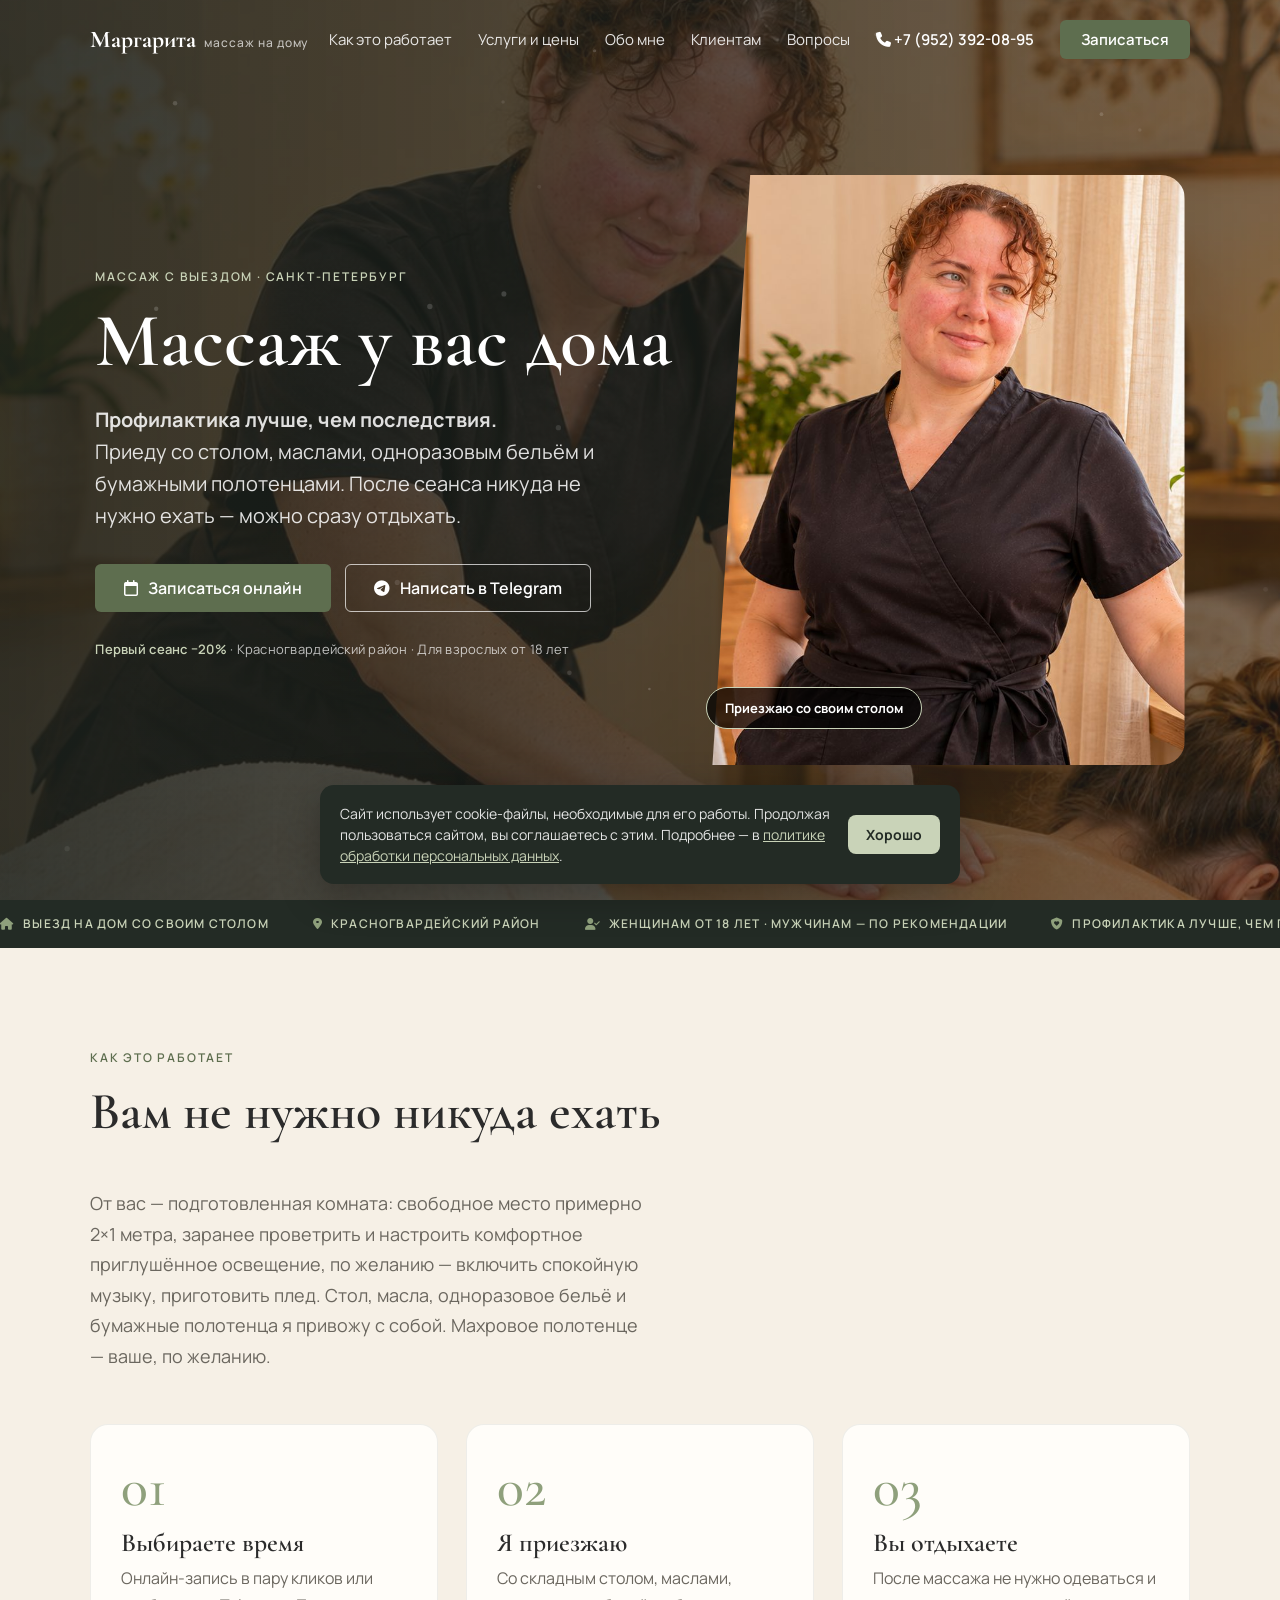
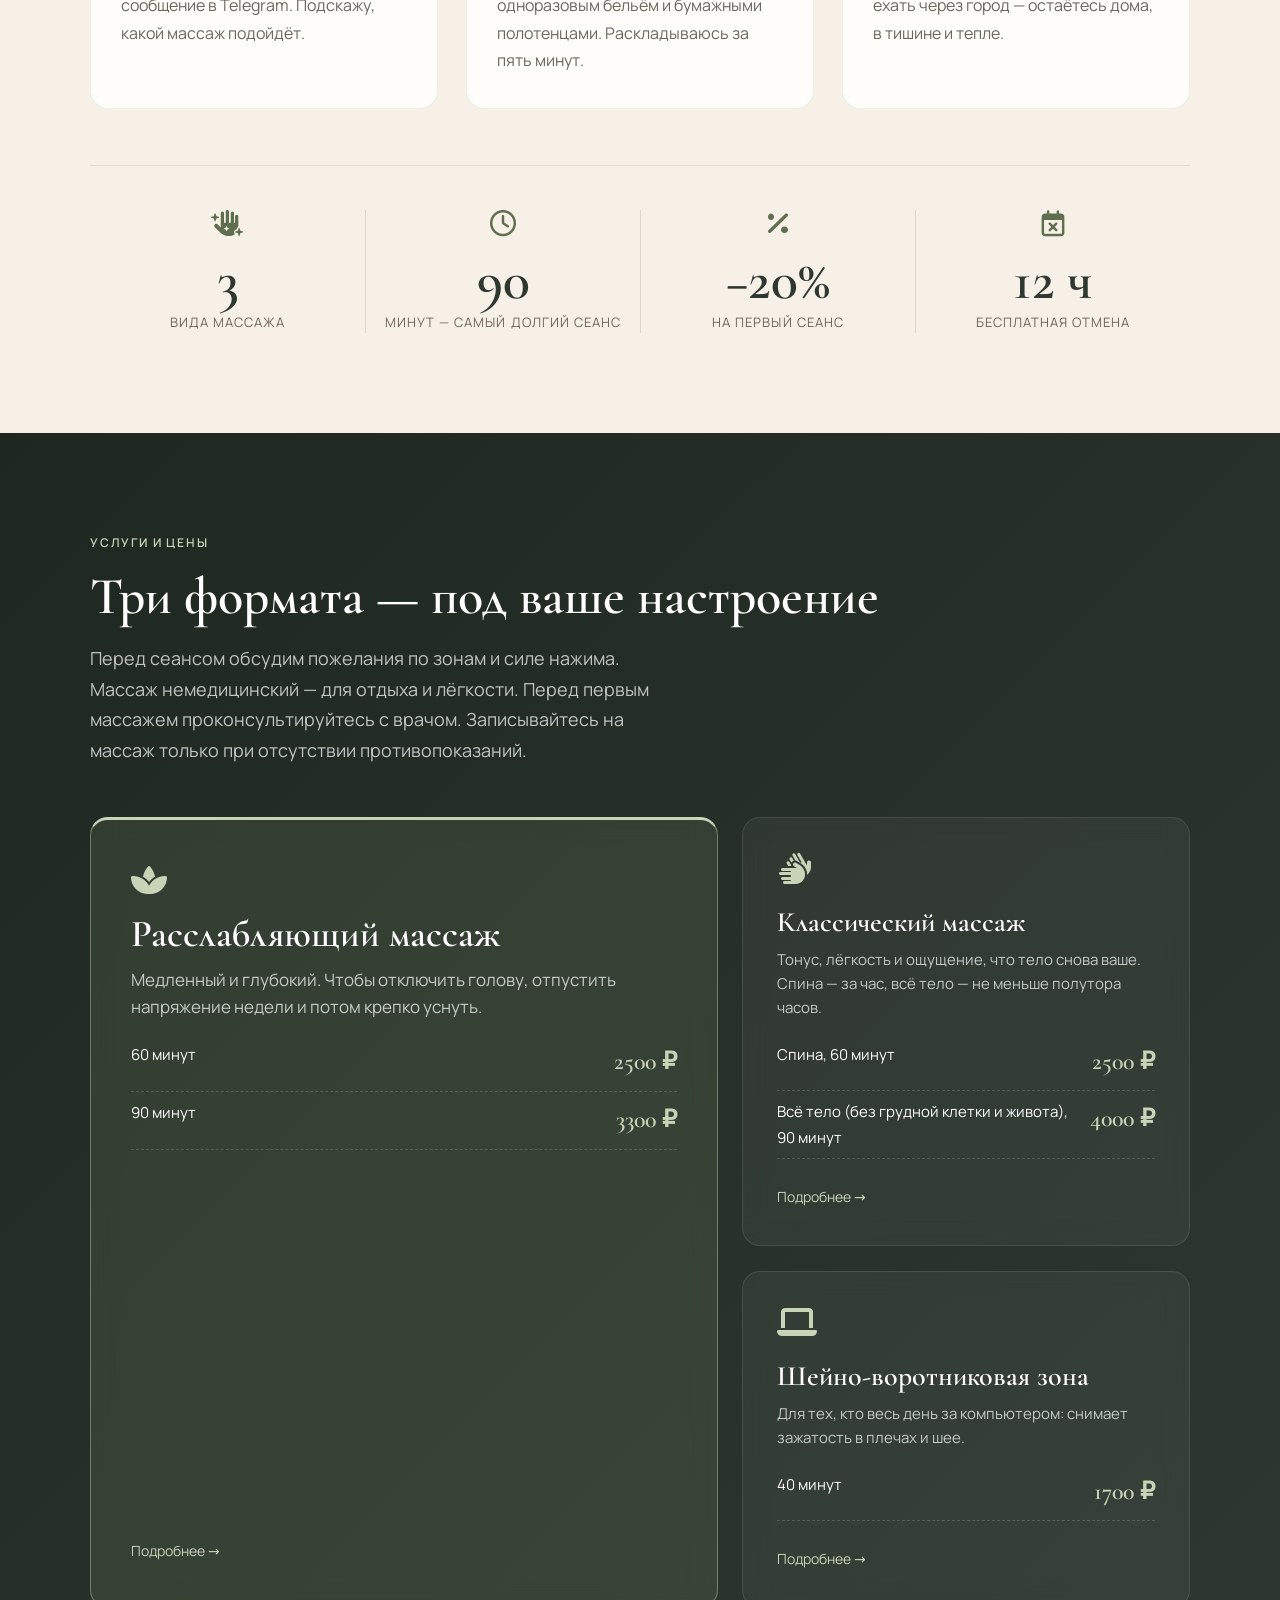
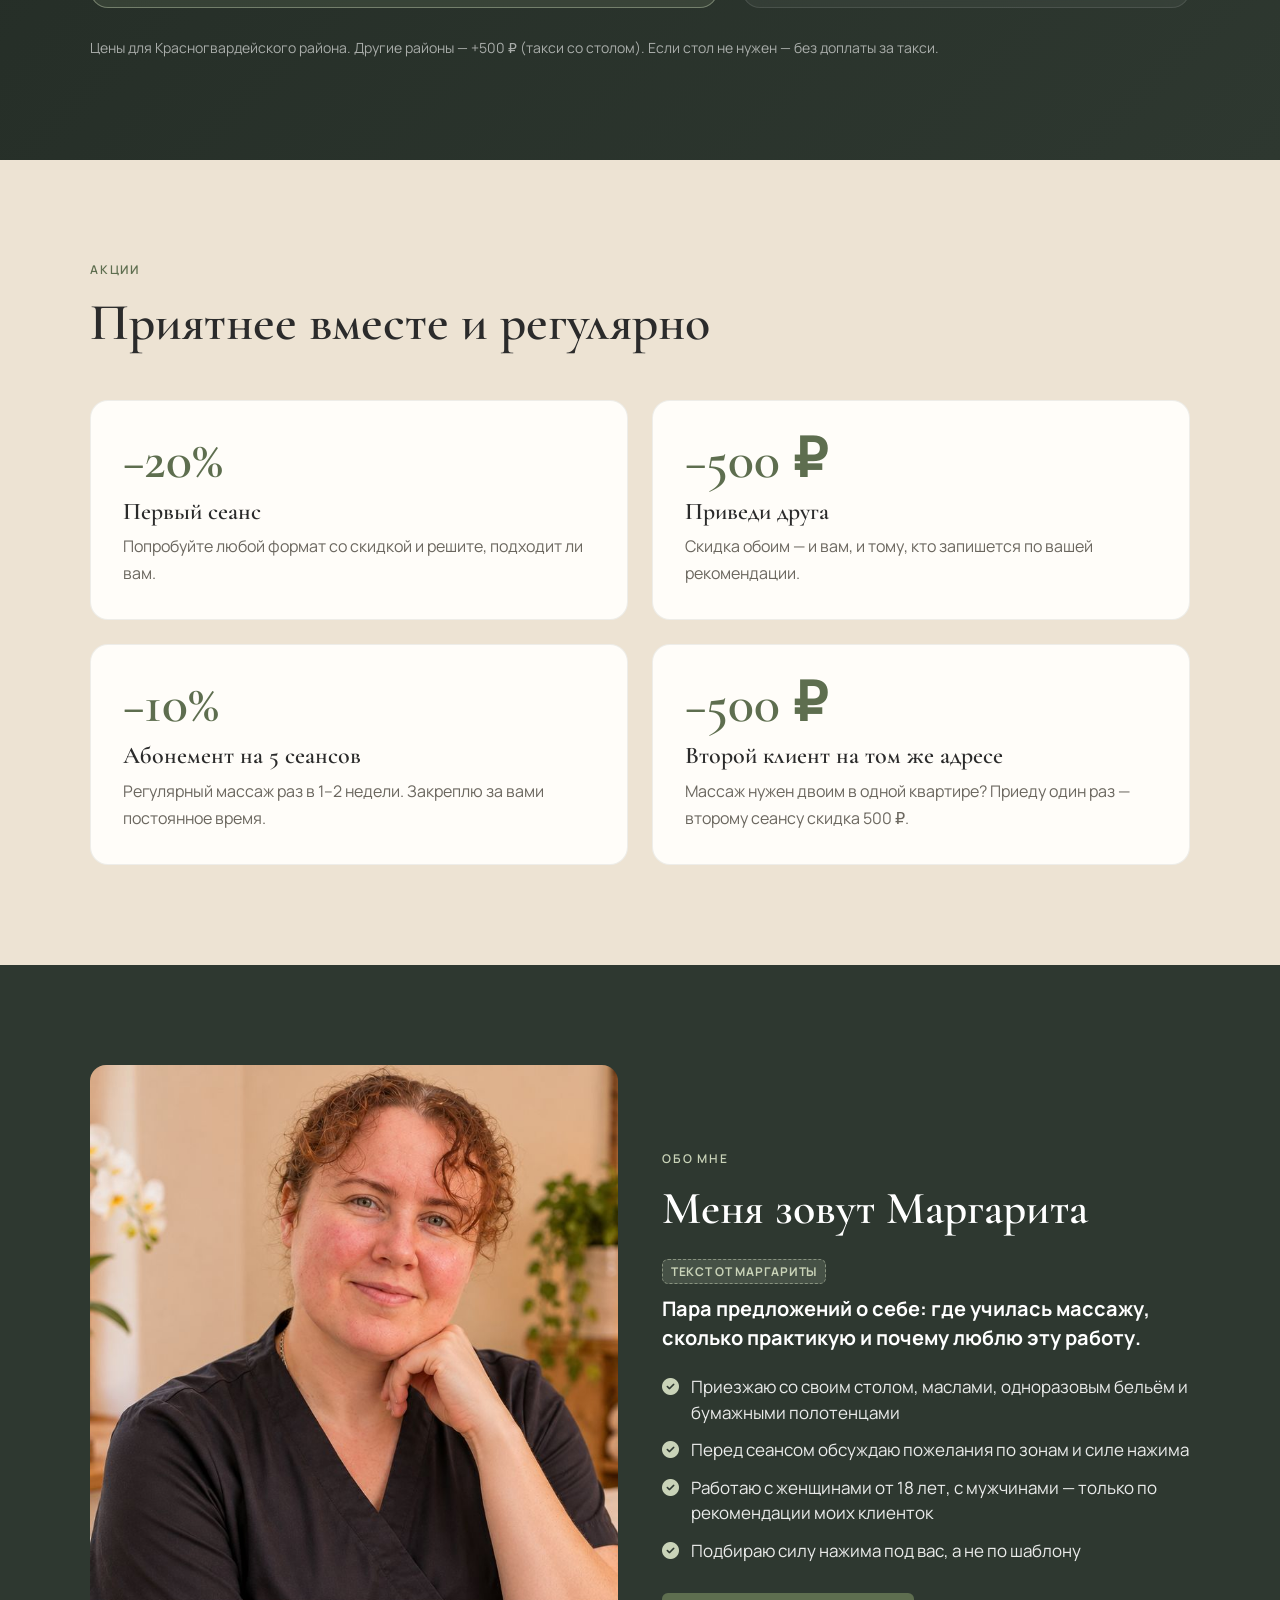
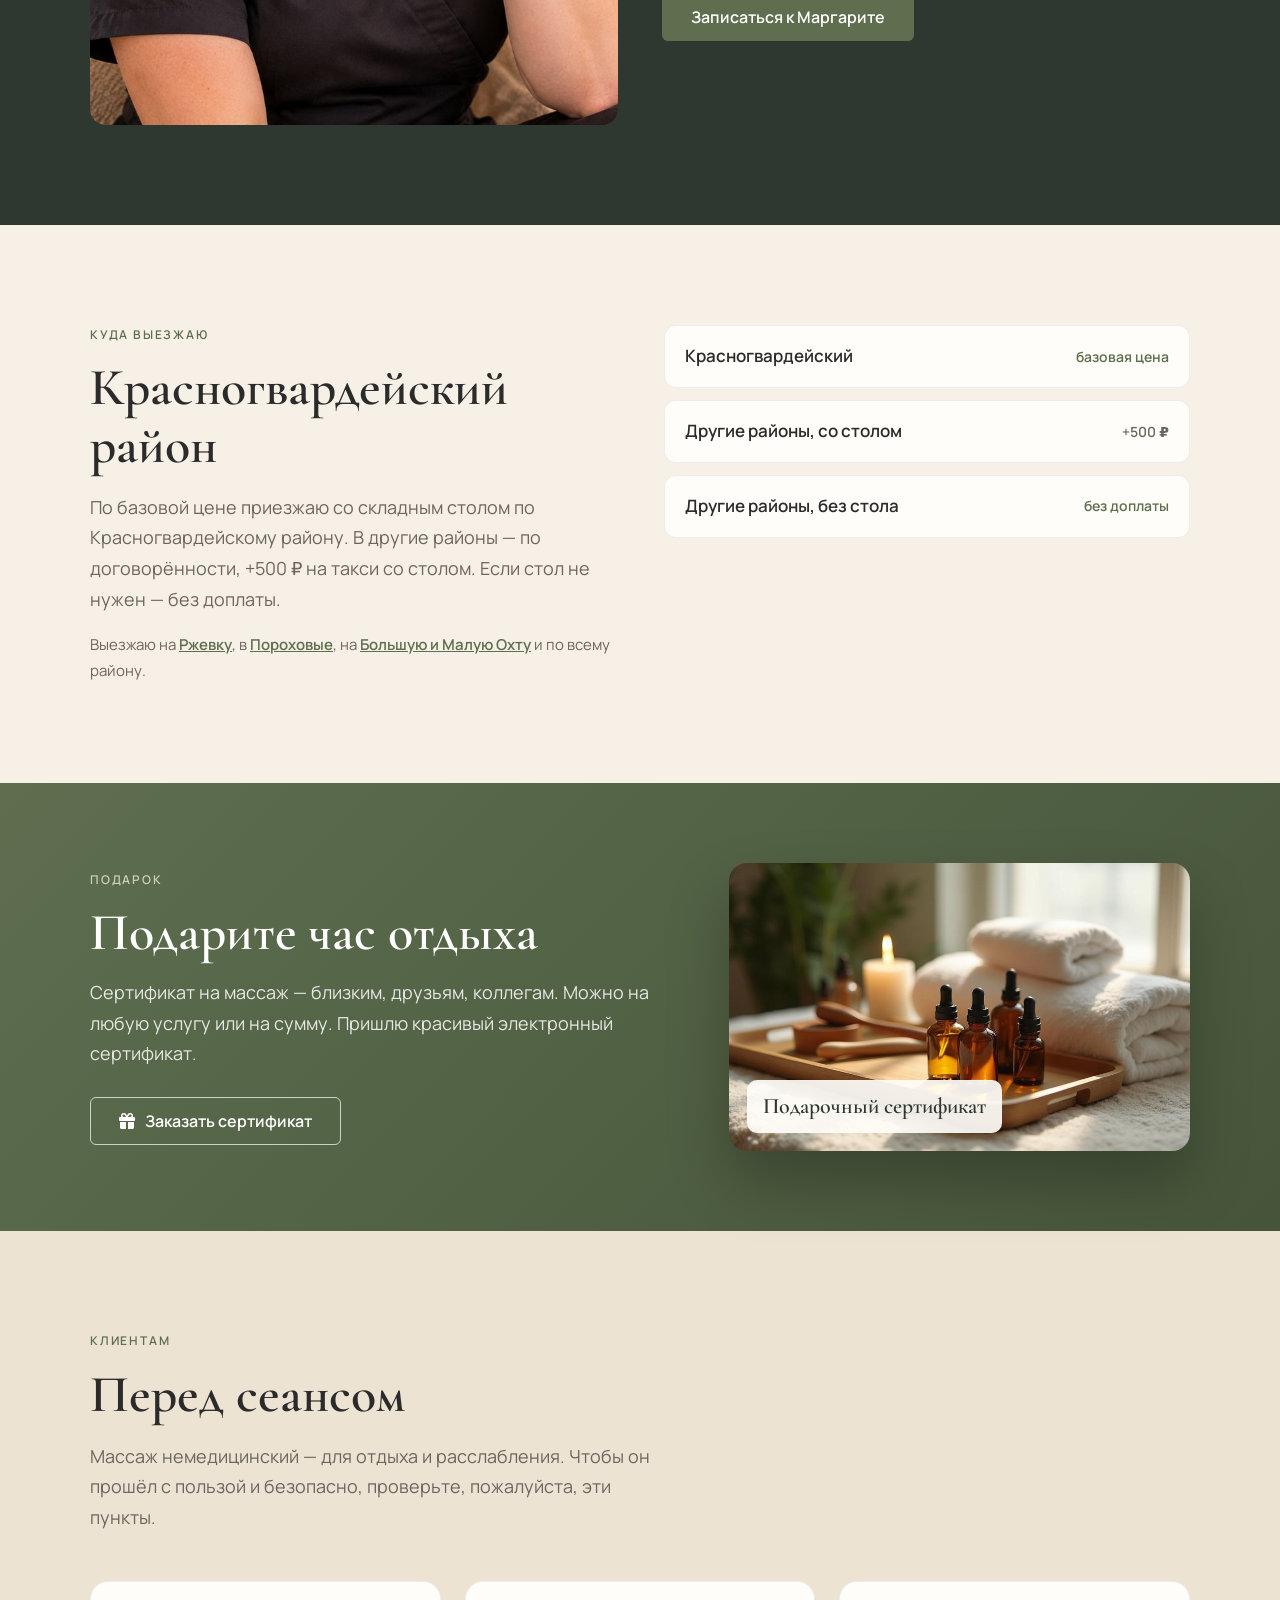
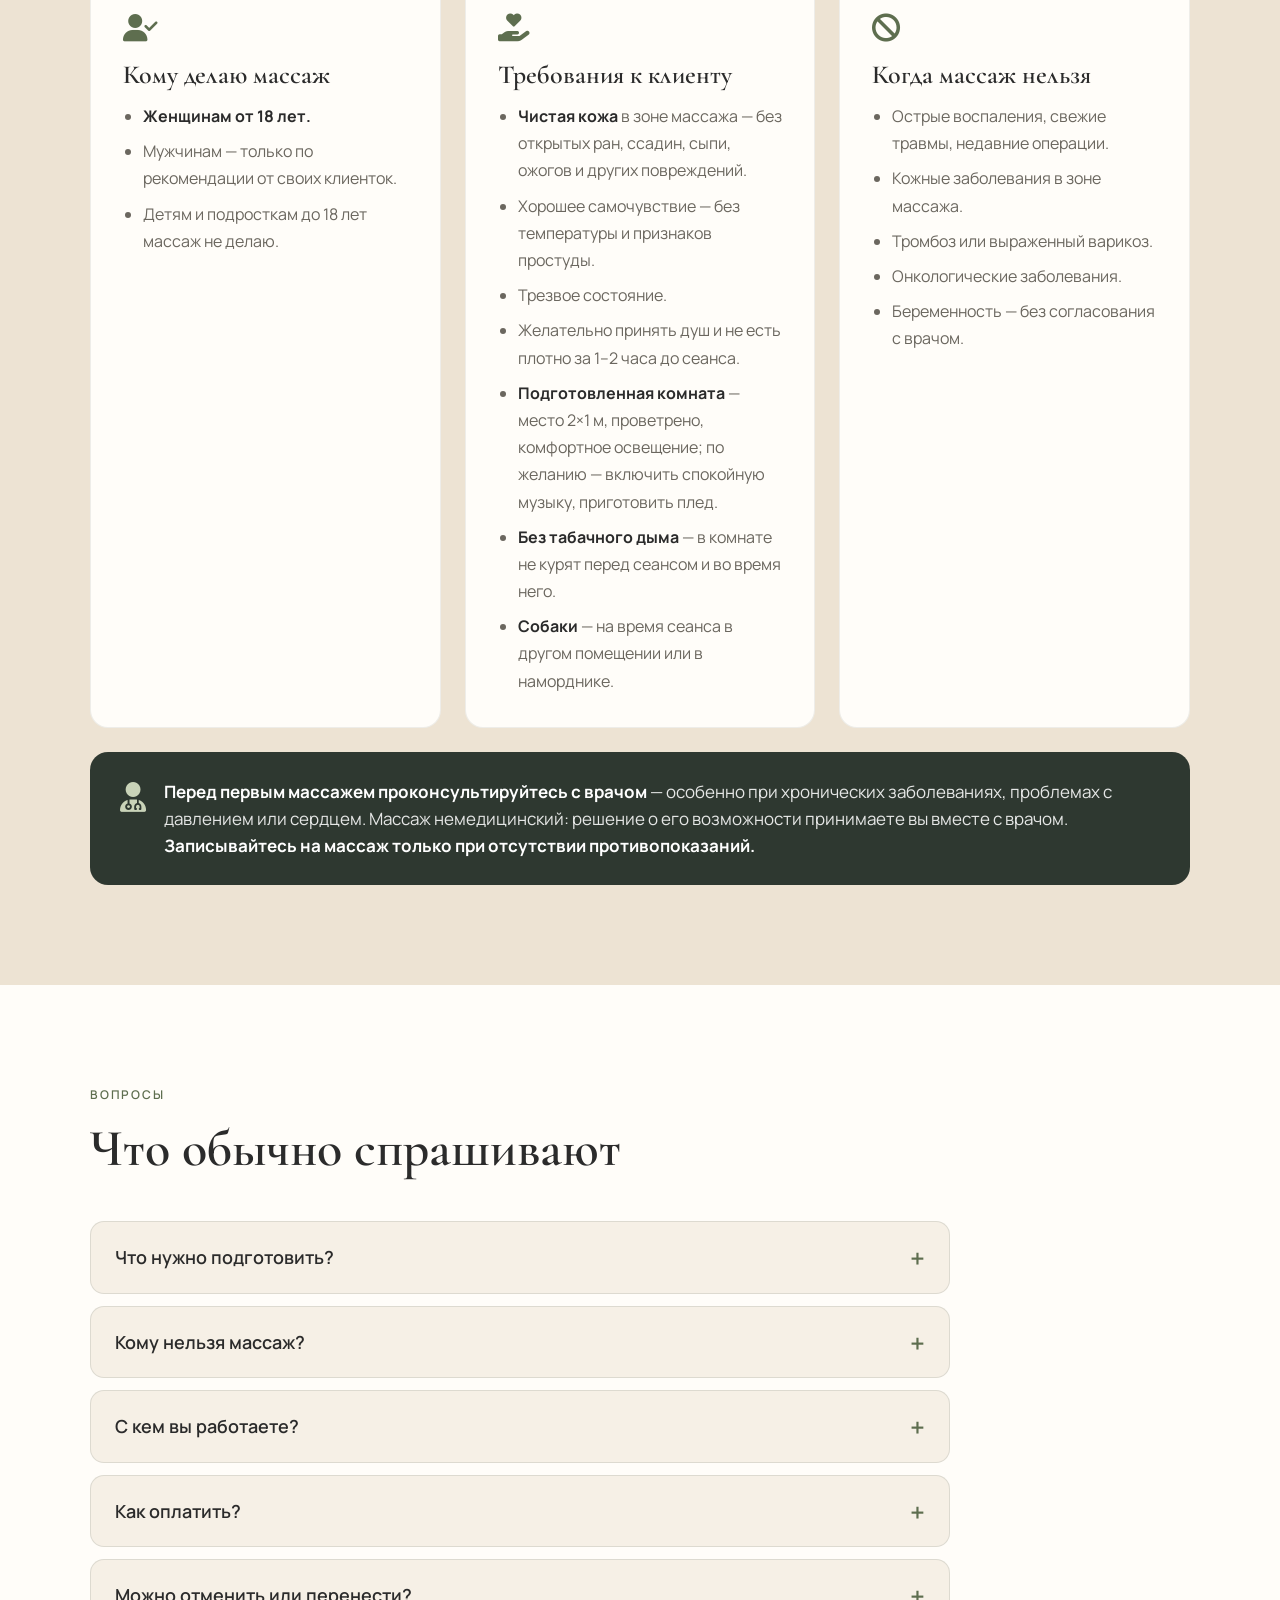
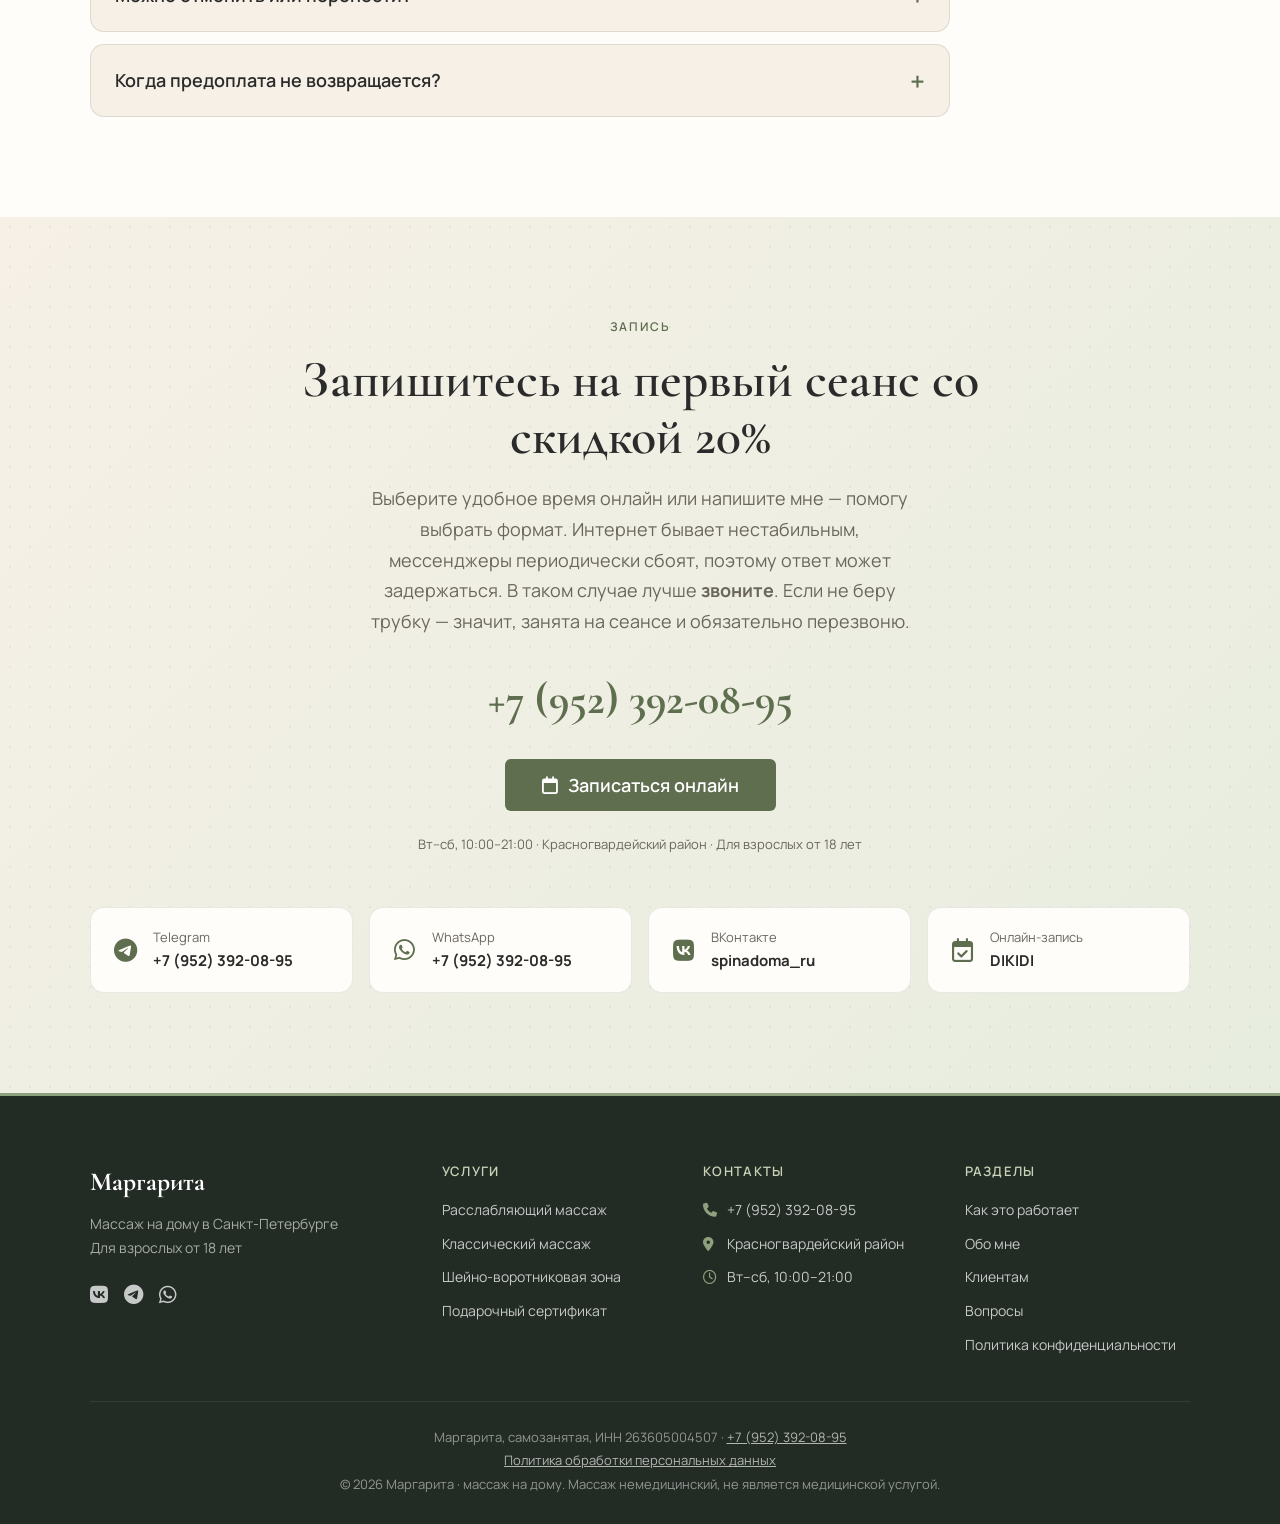
==== commit f20dca87: "Группа ВК vk.ru/spinadoma_ru на главной и страницах районов/услуг Co-Authored-By: Claude Opus 5.5 <n" ====
--- a/index.html
+++ b/index.html
@@ -21,6 +21,7 @@
     {"@type": "AdministrativeArea", "name": "Красногвардейский район, Санкт-Петербург"}
   ],
   "telephone": "+79523920895",
+  "sameAs": ["https://vk.ru/spinadoma_ru"],
   "priceRange": "1700–4500 ₽",
   "openingHours": "Tu-Sa 10:00-21:00"
 }
@@ -335,7 +336,7 @@
       <a class="contact-card" href="https://t.me/+79523920895" target="_blank" rel="noopener"><i class="fa-brands fa-telegram"></i><div><span>Telegram</span><b>+7 (952) 392-08-95</b></div></a>
       <a class="contact-card" href="https://wa.me/79523920895" target="_blank" rel="noopener"><i class="fa-brands fa-whatsapp"></i><div><span>WhatsApp</span><b>+7 (952) 392-08-95</b></div></a>
       <!-- TODO: ссылки ВК и DIKIDI -->
-      <a class="contact-card" href="#contacts"><i class="fa-brands fa-vk"></i><div><span>ВКонтакте</span><b>группа</b></div></a>
+      <a class="contact-card" href="https://vk.ru/spinadoma_ru" target="_blank" rel="noopener"><i class="fa-brands fa-vk"></i><div><span>ВКонтакте</span><b>spinadoma_ru</b></div></a>
       <a class="contact-card" href="#contacts"><i class="fa-regular fa-calendar-check"></i><div><span>Онлайн-запись</span><b>DIKIDI</b></div></a>
     </div>
   </div>
@@ -349,7 +350,7 @@
         <div class="foot-brand">Маргарита</div>
         <p class="foot-tag">Массаж на дому в Санкт-Петербурге<br>Для взрослых от 18 лет</p>
         <div class="socials">
-          <a href="#contacts" aria-label="ВКонтакте"><i class="fa-brands fa-vk"></i></a>
+          <a href="https://vk.ru/spinadoma_ru" target="_blank" rel="noopener" aria-label="ВКонтакте"><i class="fa-brands fa-vk"></i></a>
           <a href="https://t.me/+79523920895" target="_blank" rel="noopener" aria-label="Telegram"><i class="fa-brands fa-telegram"></i></a>
           <a href="https://wa.me/79523920895" target="_blank" rel="noopener" aria-label="WhatsApp"><i class="fa-brands fa-whatsapp"></i></a>
         </div>
